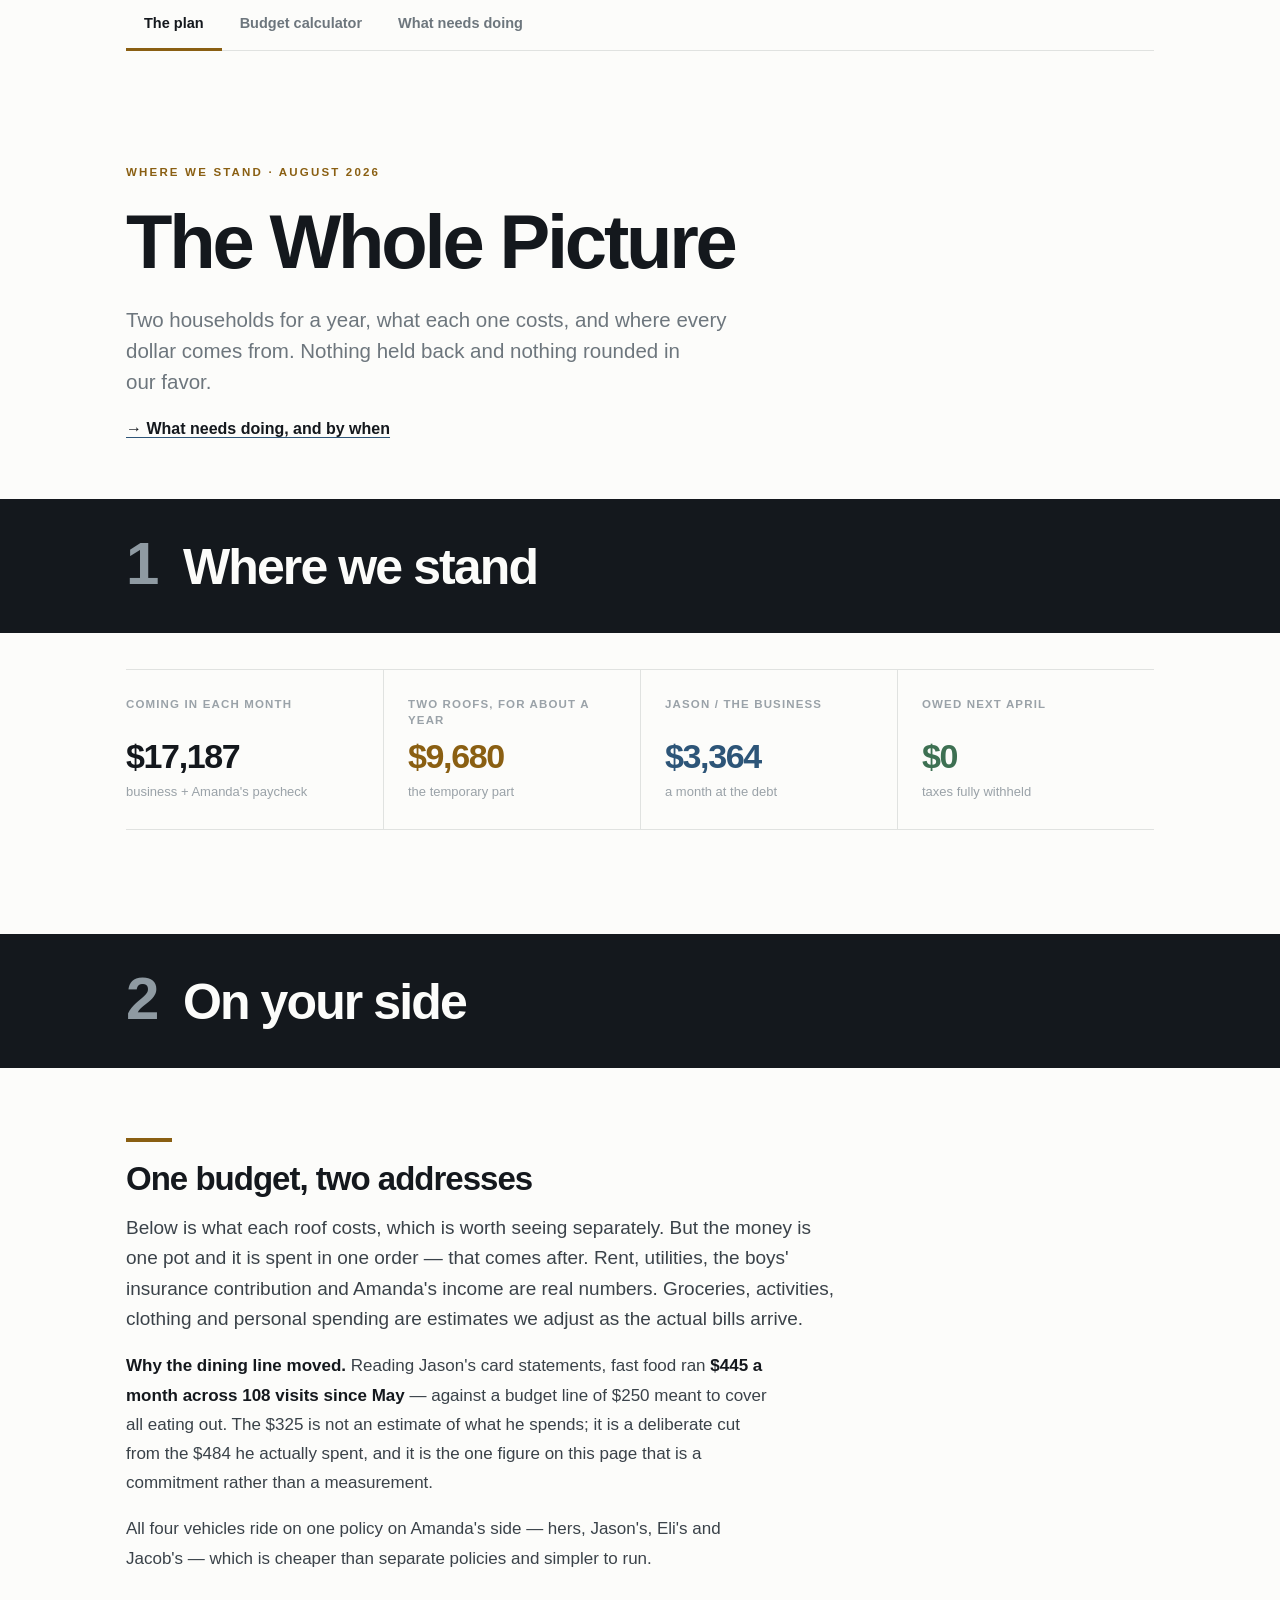
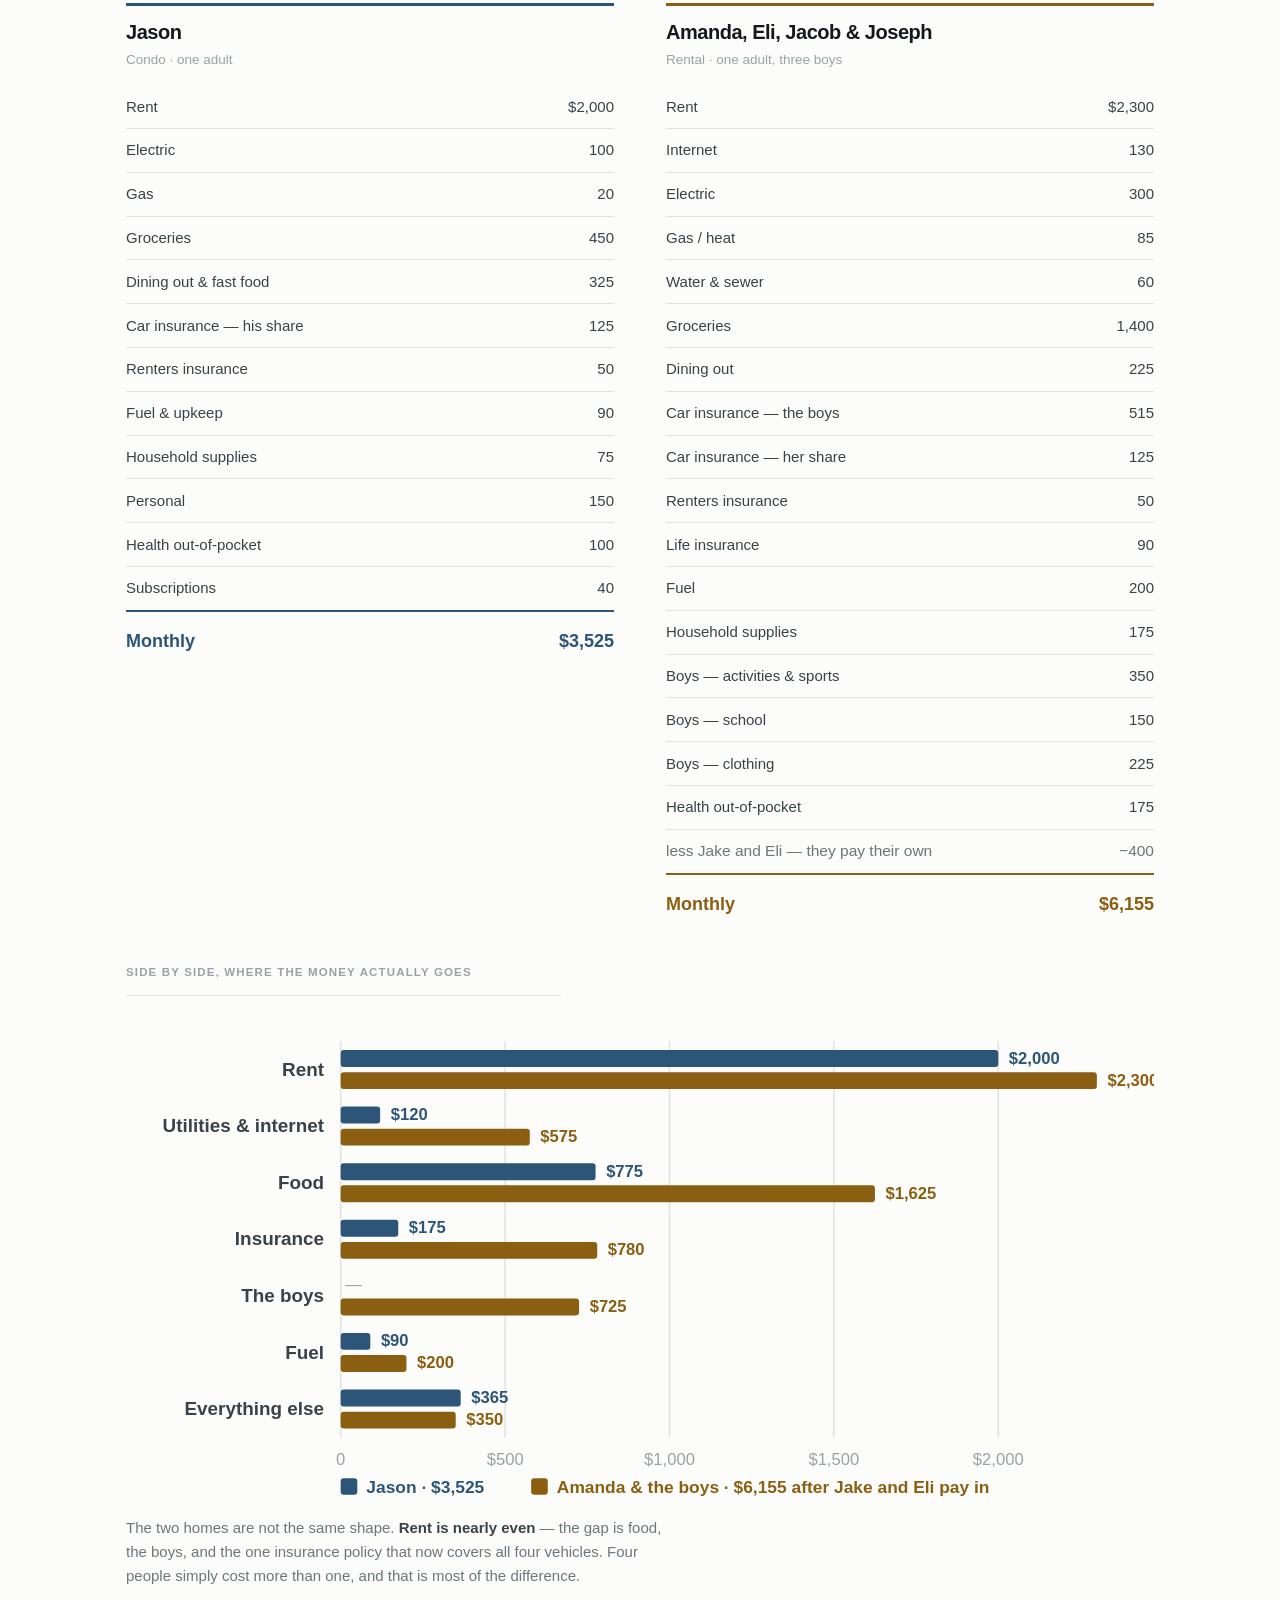
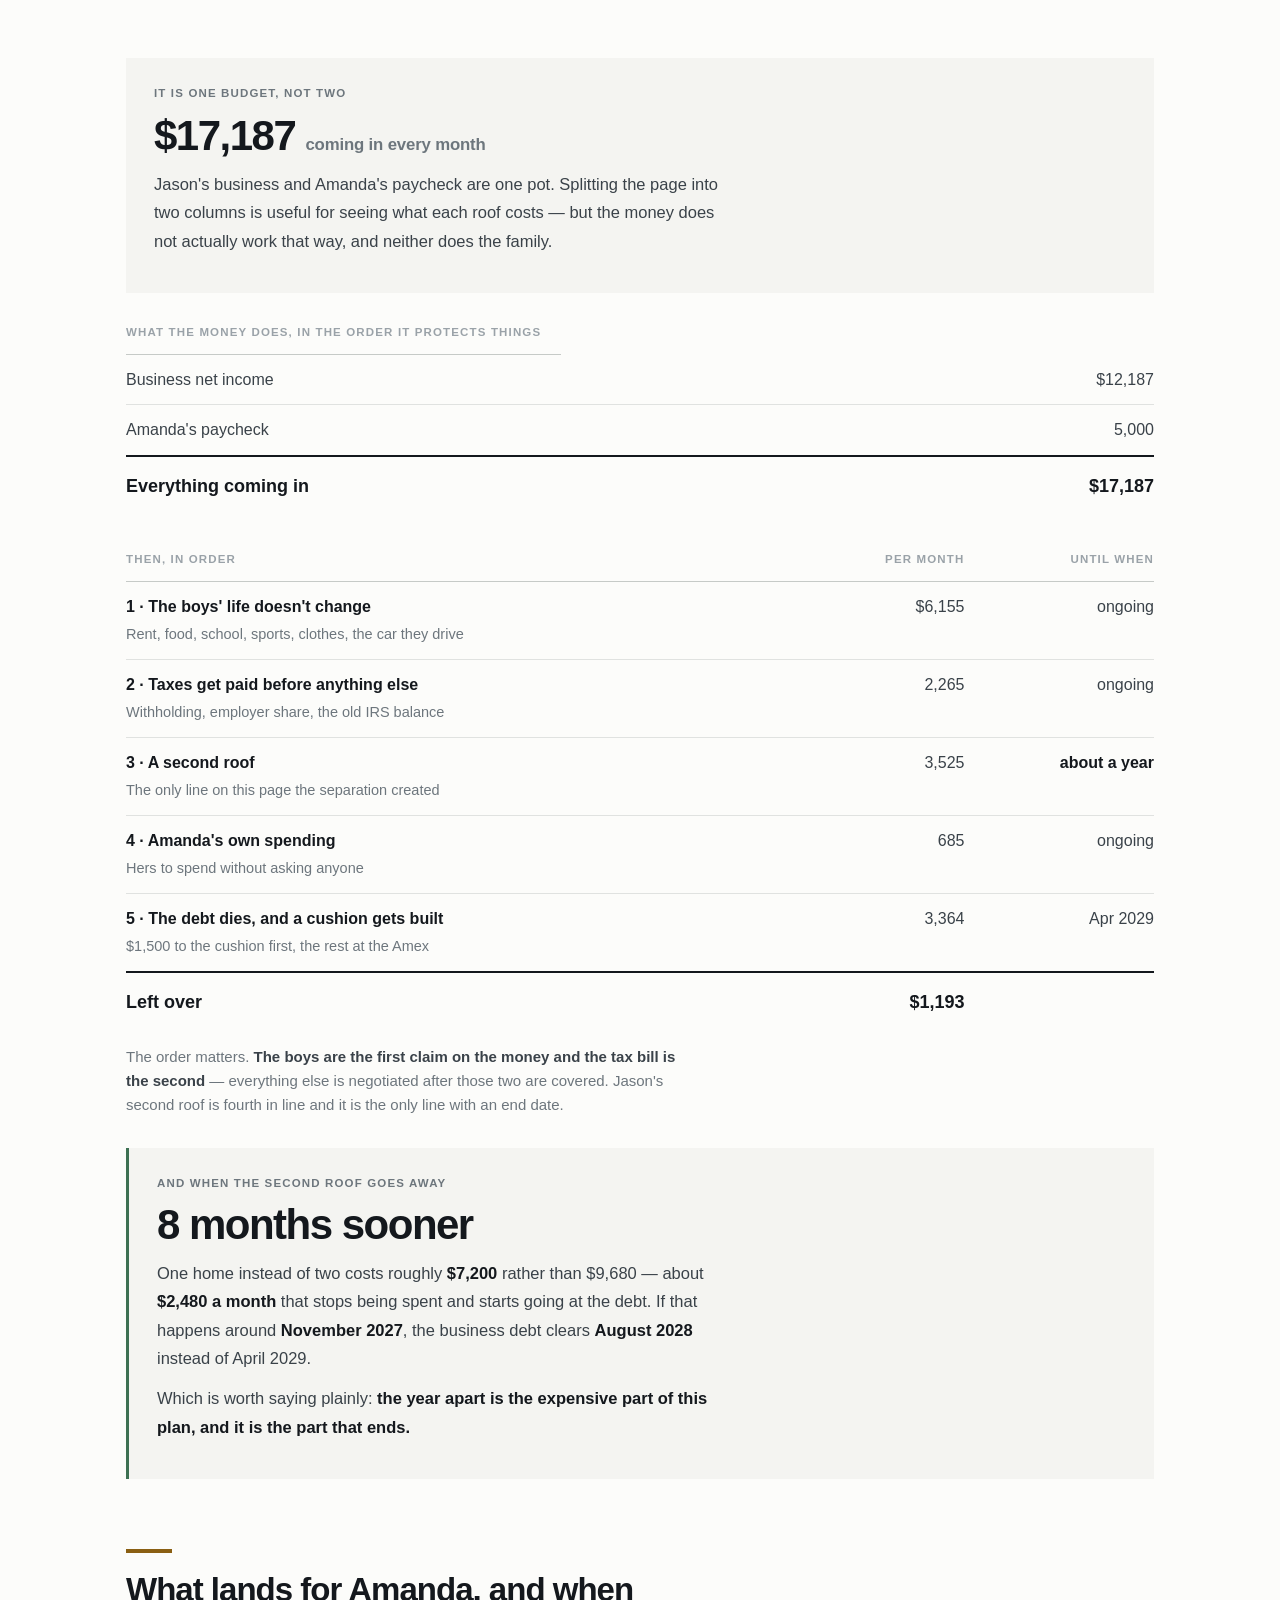
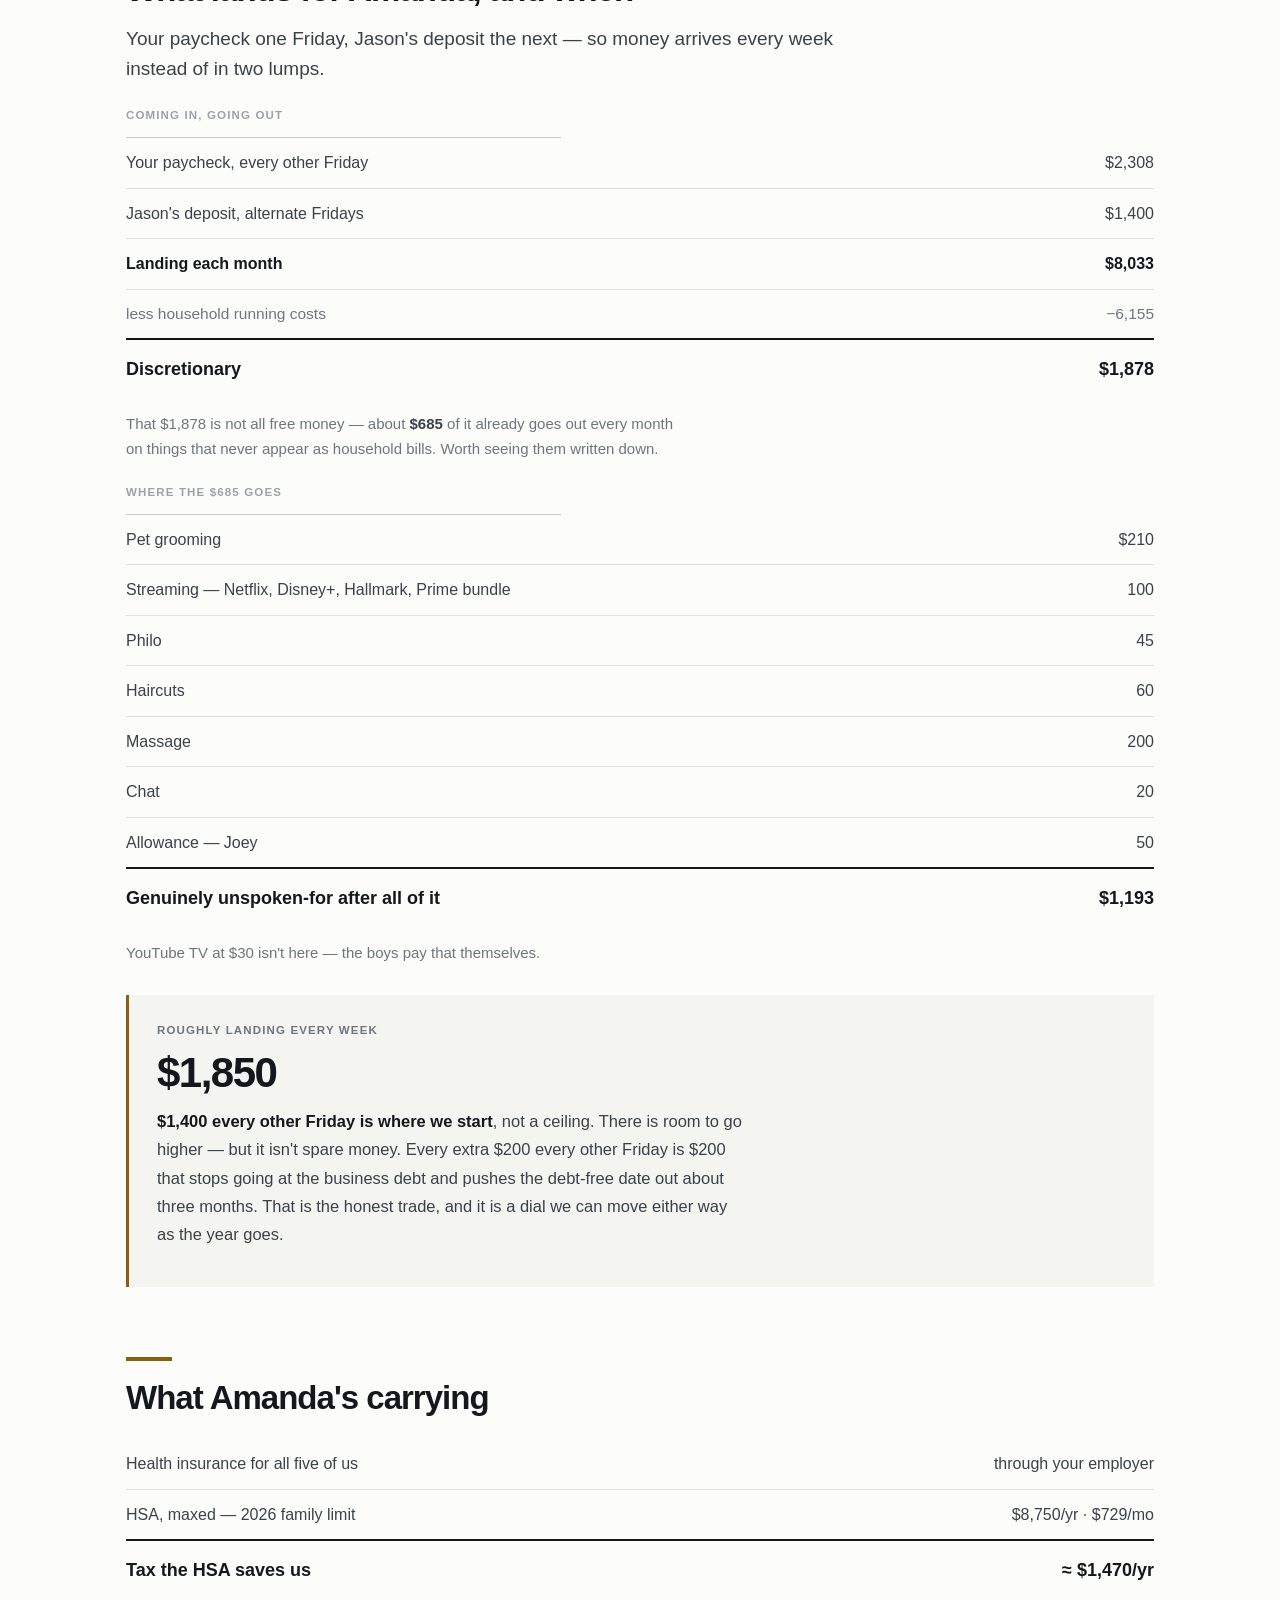
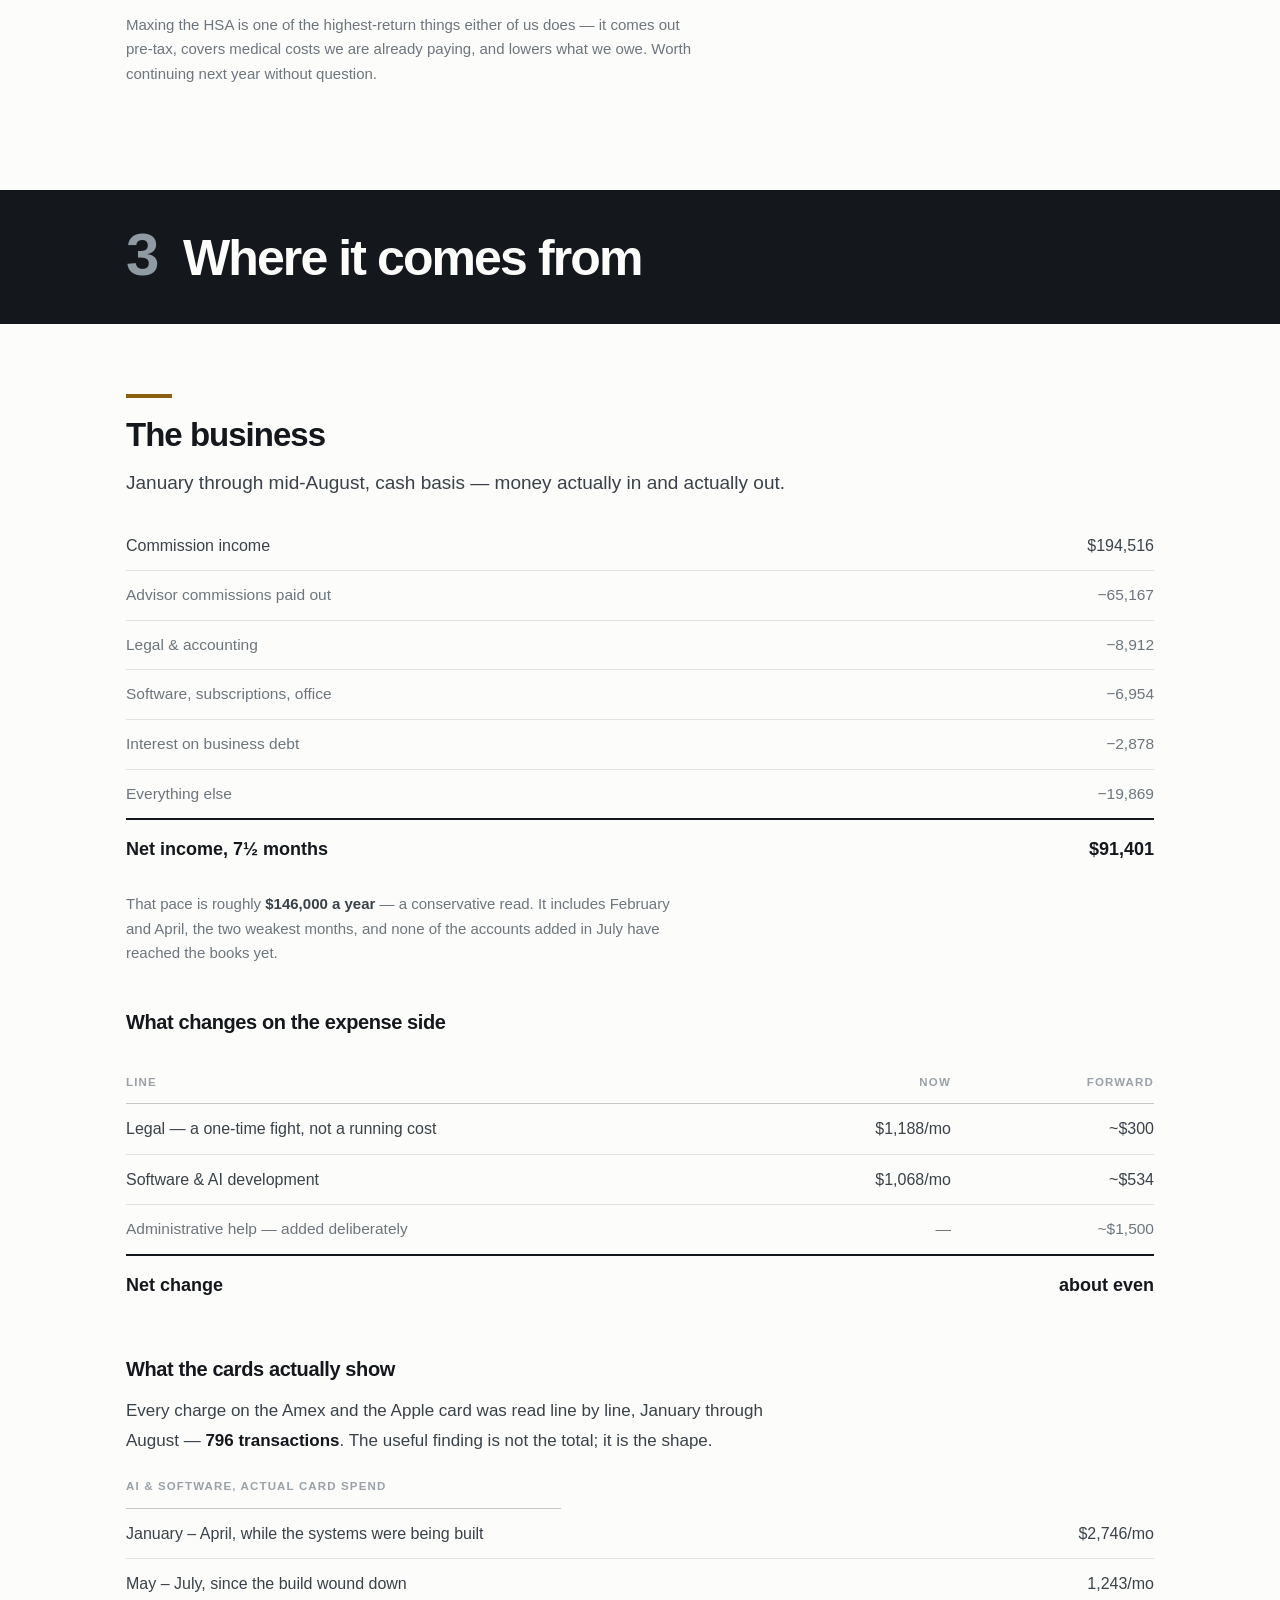
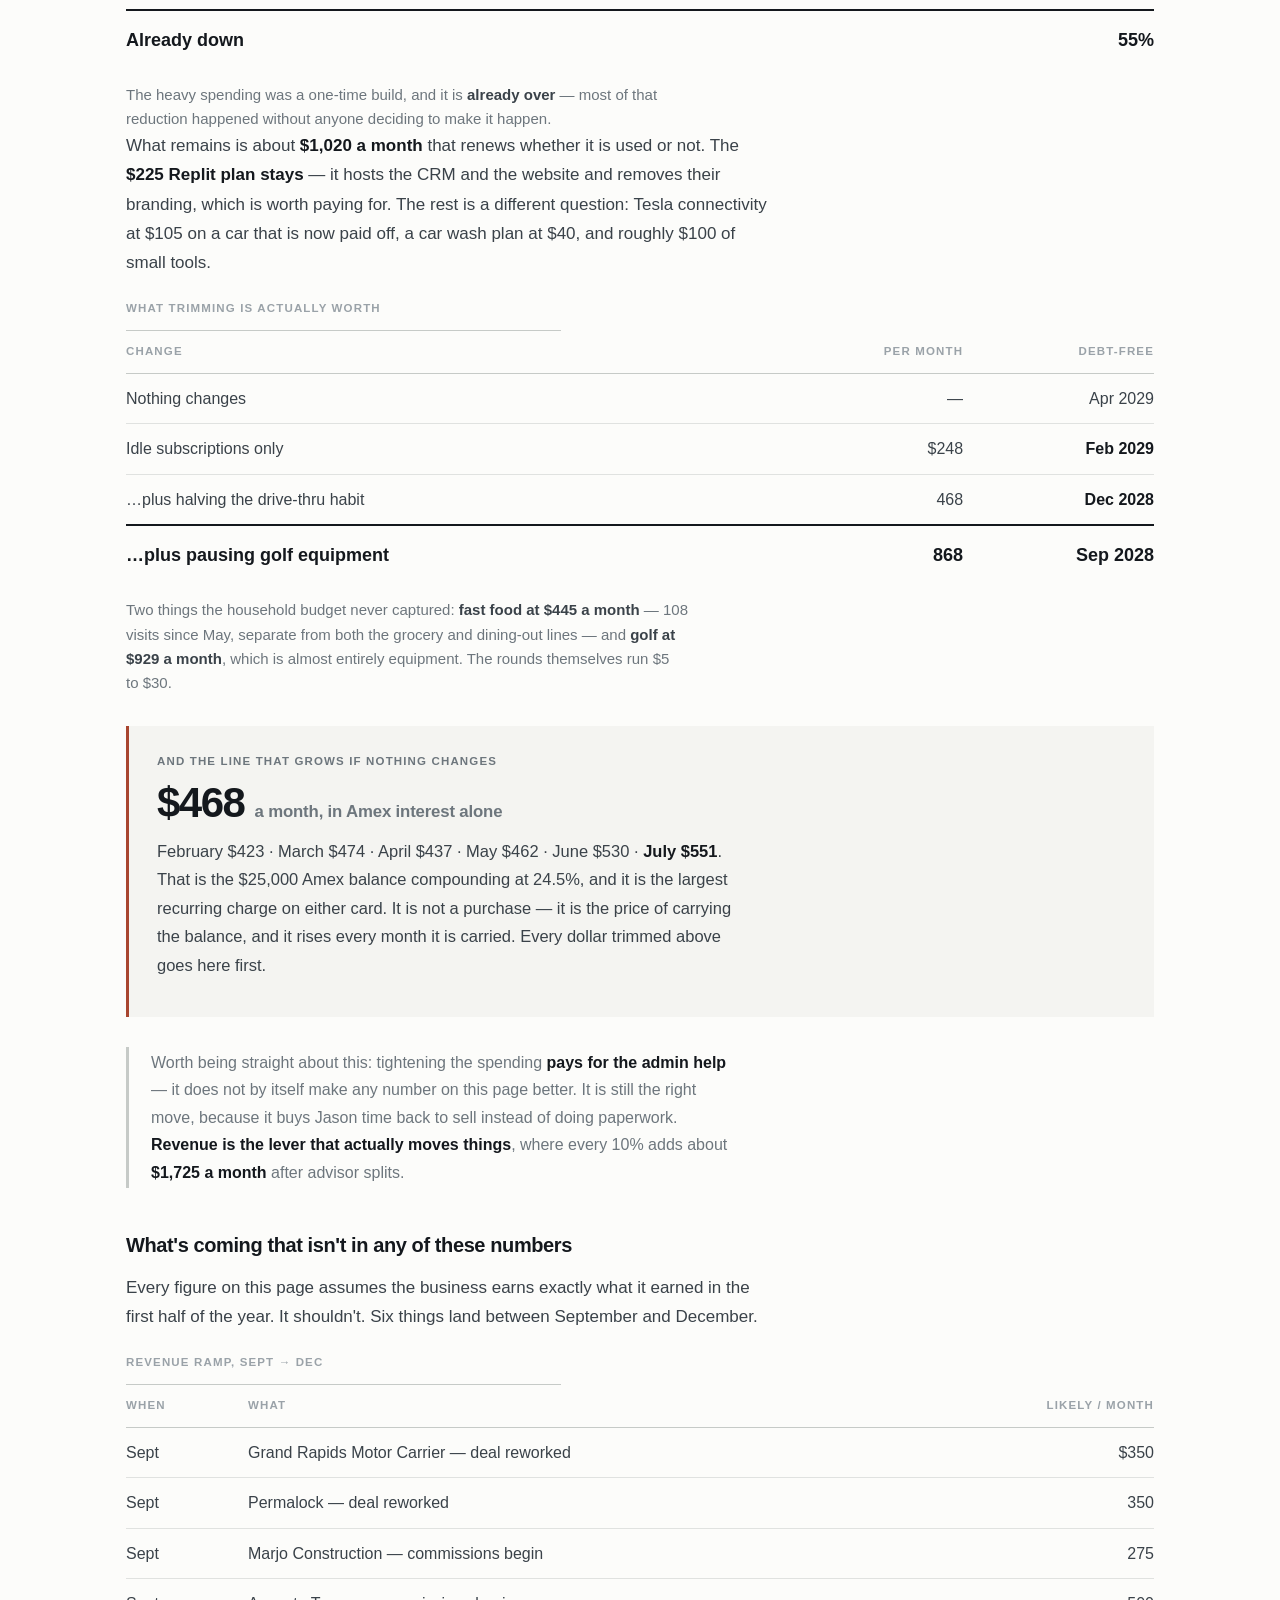
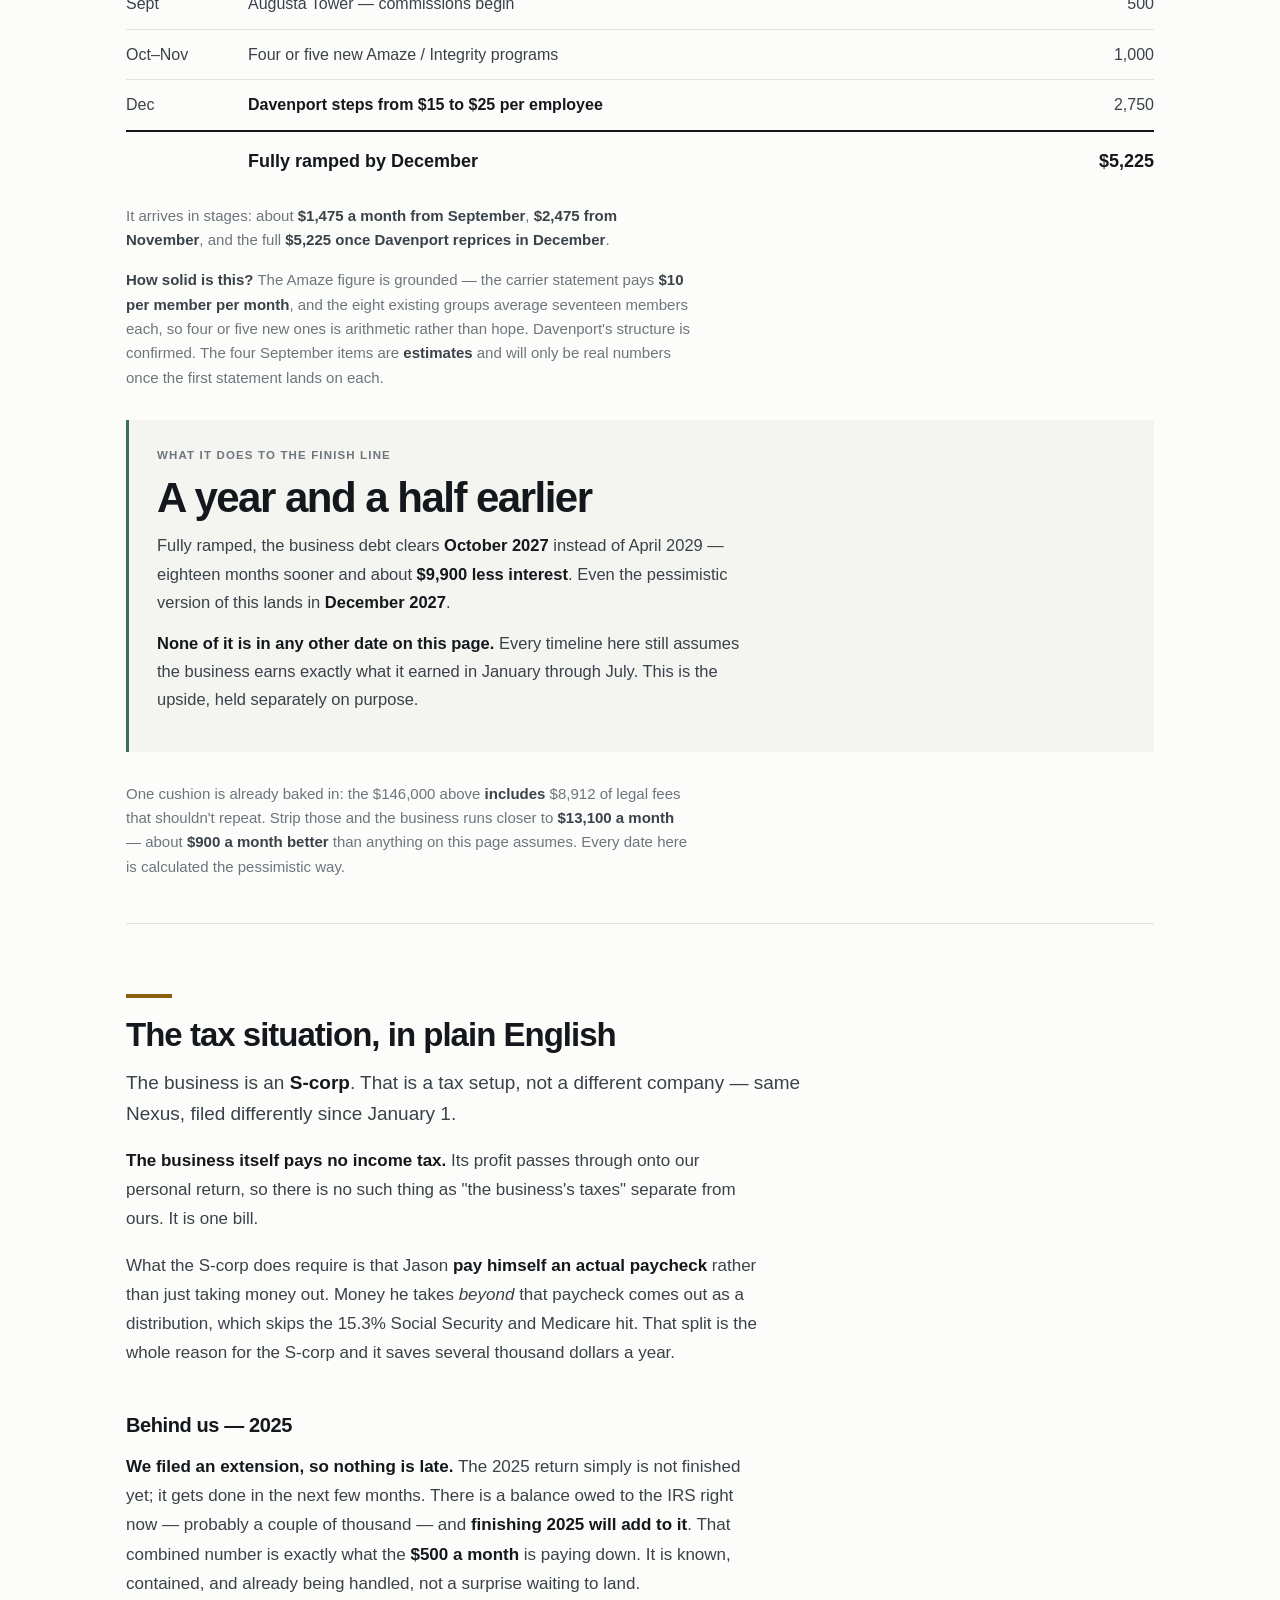
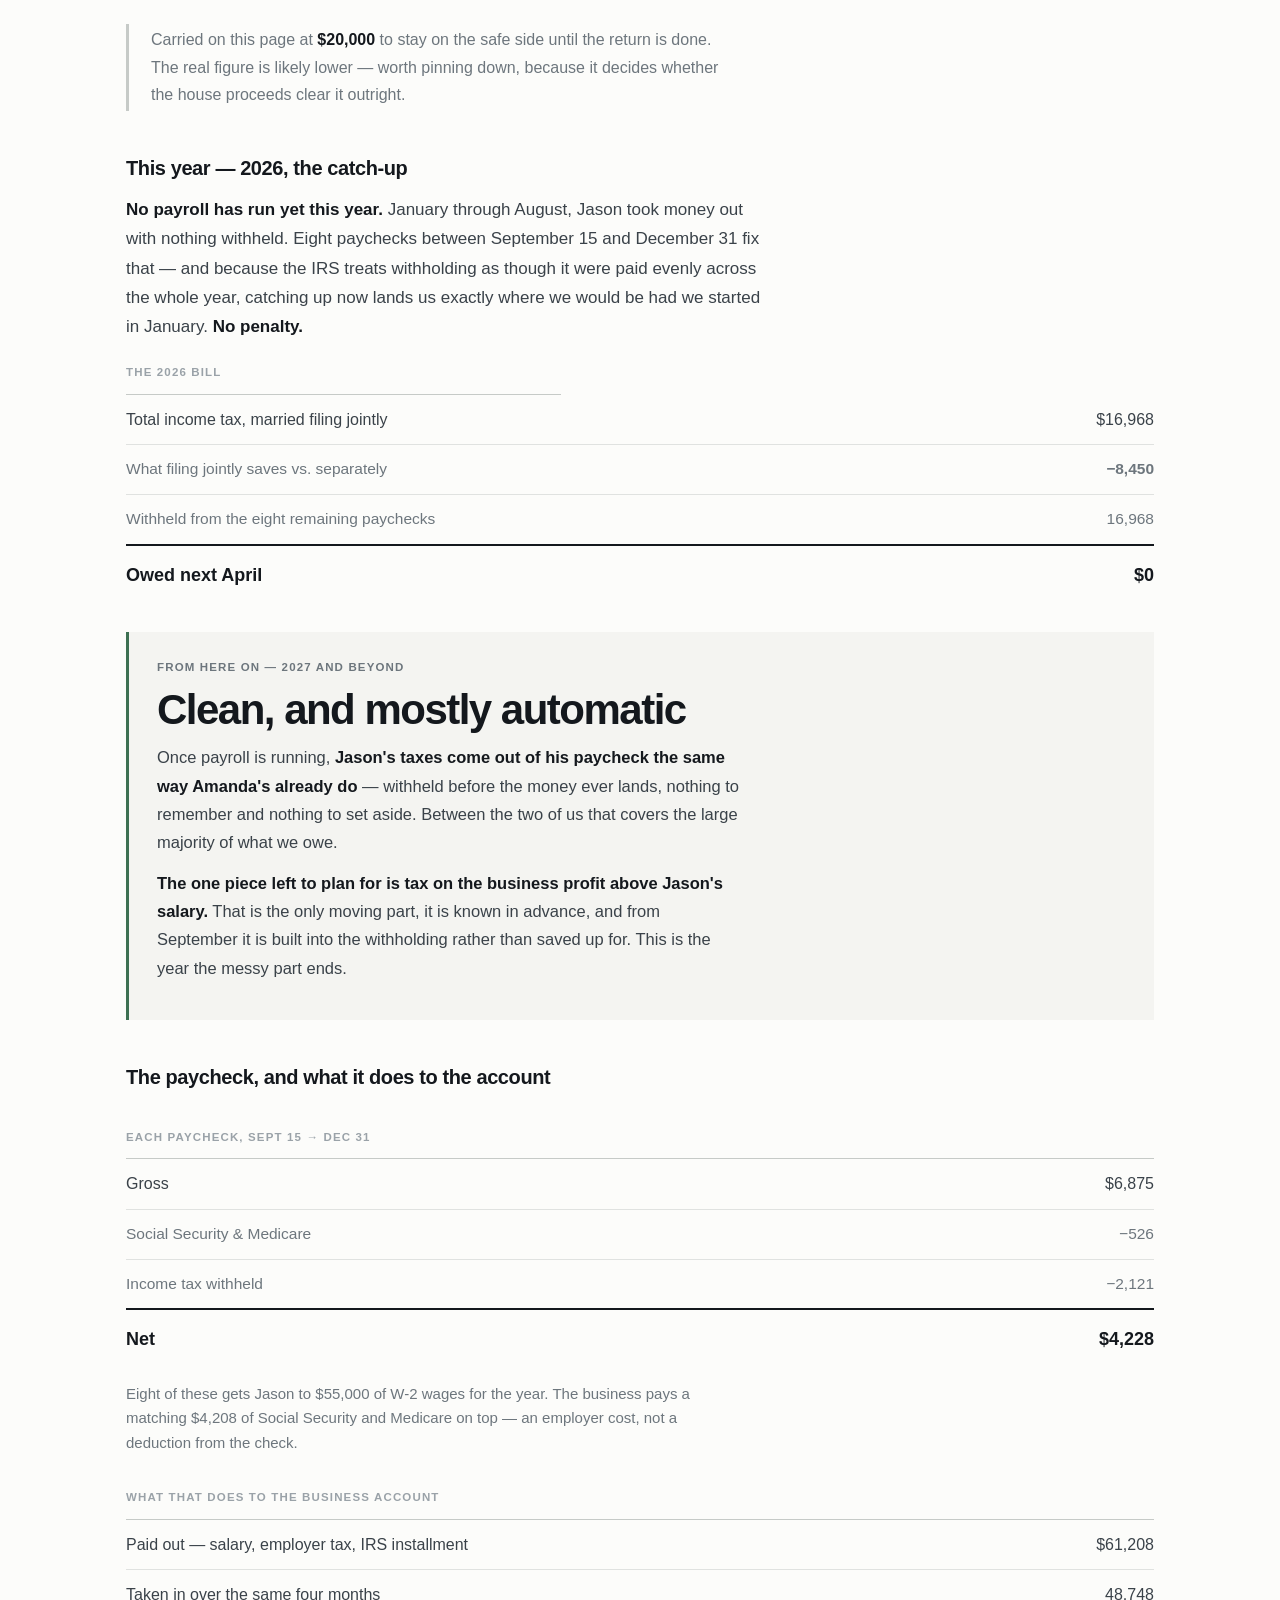
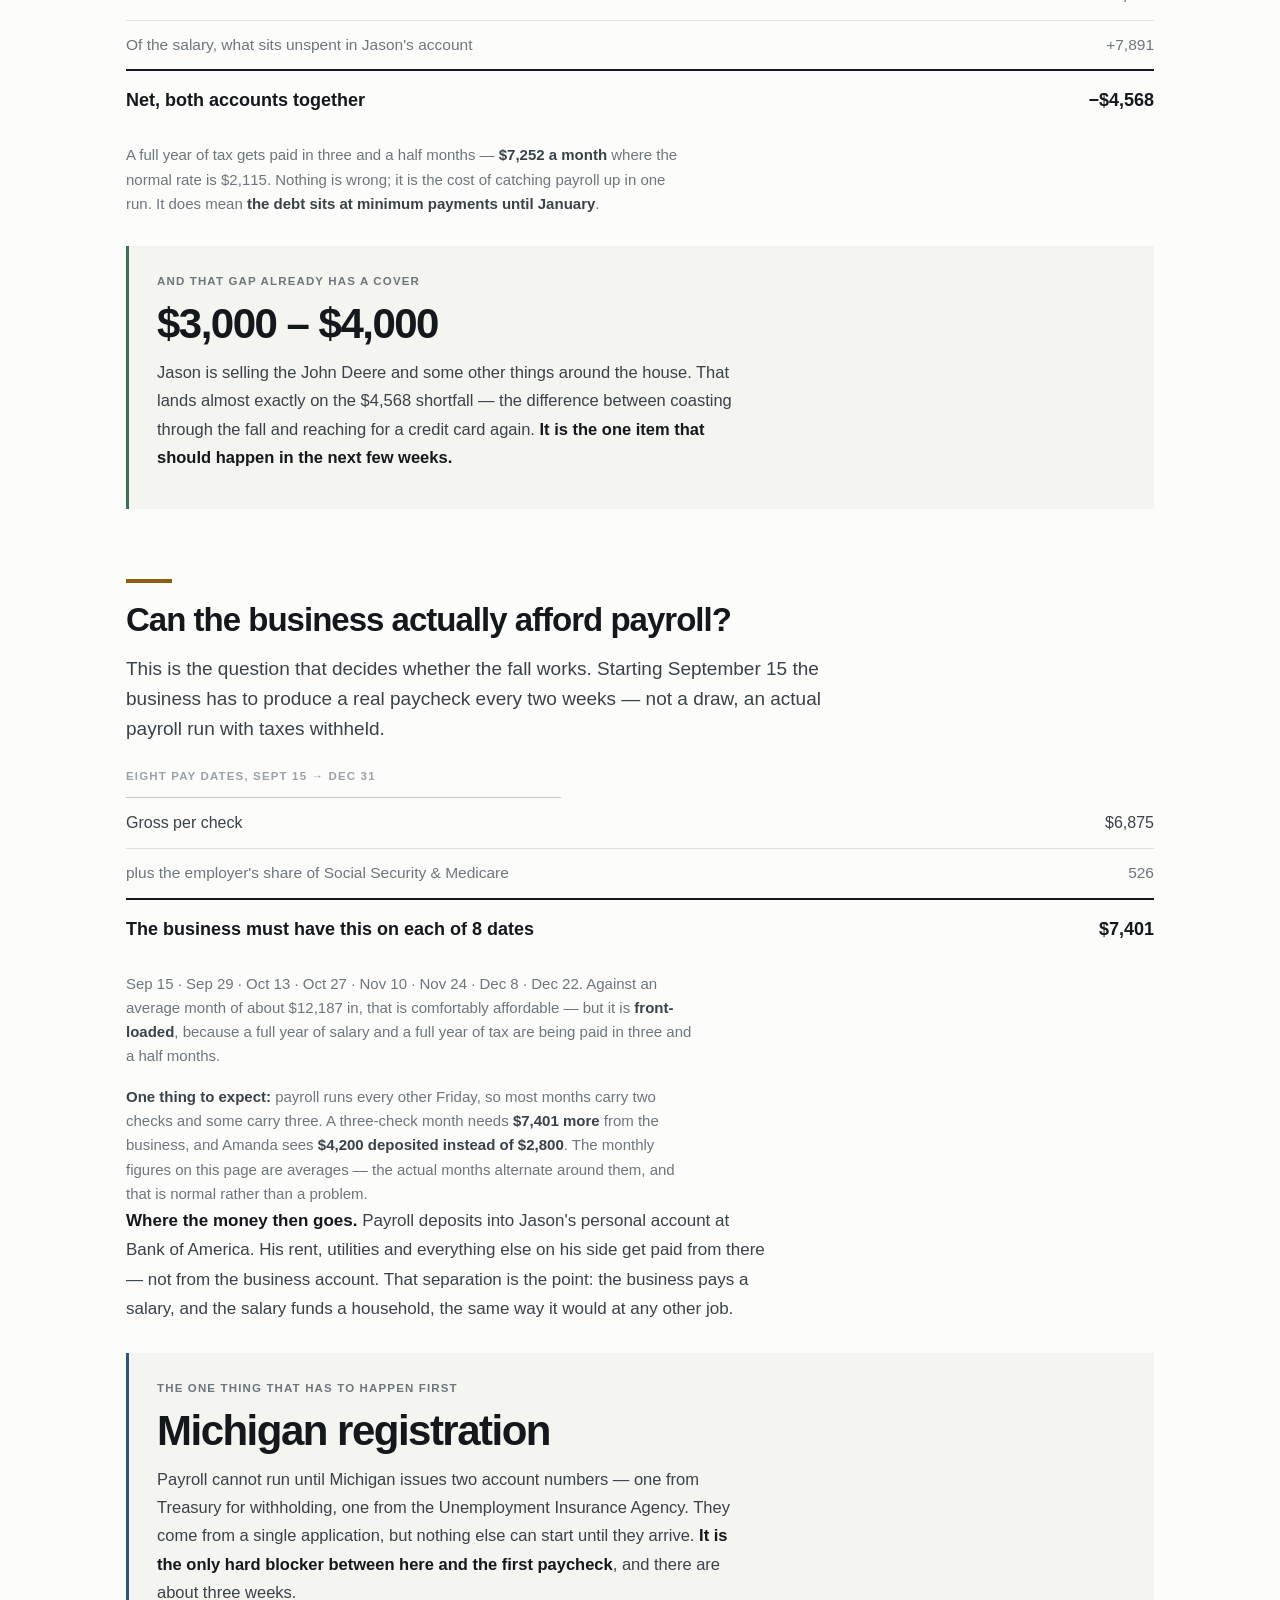
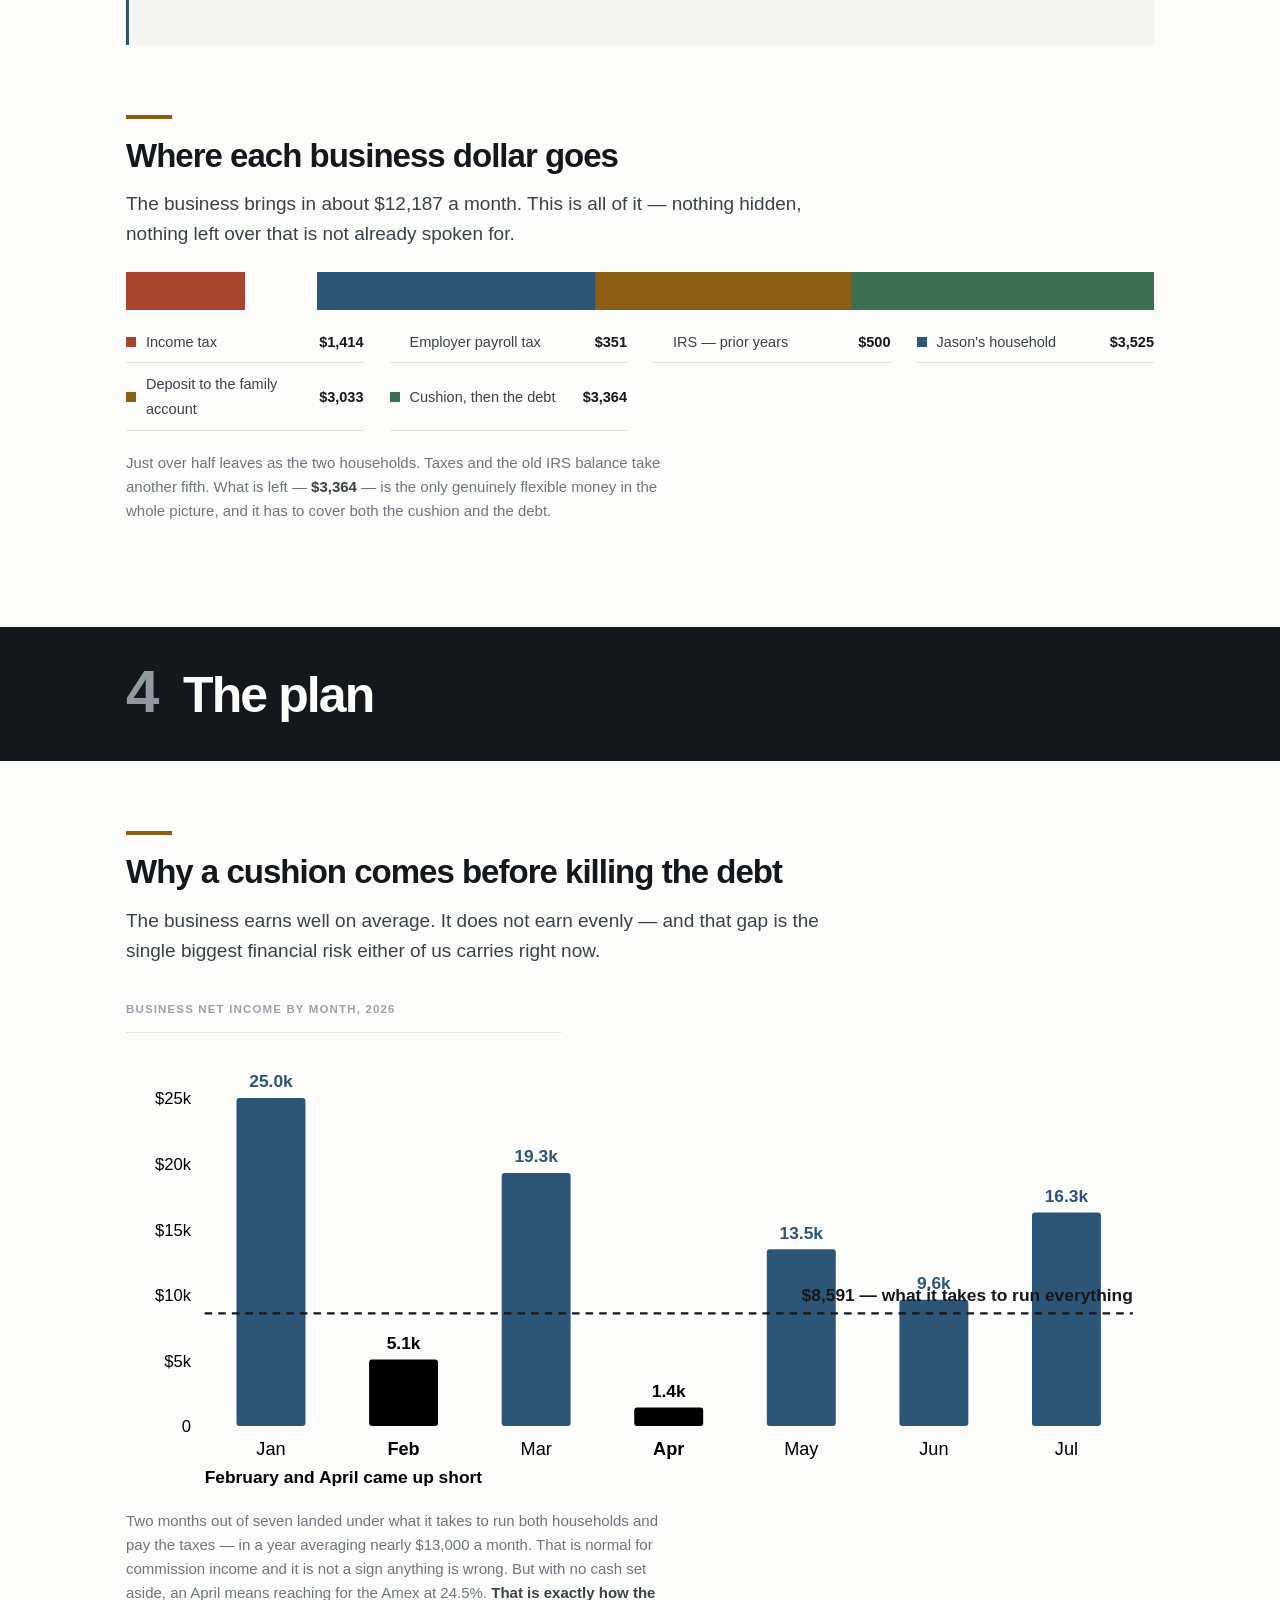
==== index.html @ 6b035476 "Add shared nav so all three pages reach each other" ====
<!doctype html>
<html lang="en">
<head>
<meta charset="utf-8">
<meta name="viewport" content="width=device-width,initial-scale=1">
<meta name="robots" content="noindex,nofollow">
<meta http-equiv="Cache-Control" content="no-cache, must-revalidate">
<link rel="icon" href="data:image/svg+xml,<svg xmlns=%22http://www.w3.org/2000/svg%22 viewBox=%220 0 100 100%22><text y=%22.9em%22 font-size=%2290%22>🏡</text></svg>">
<title>The Whole Picture</title>
<style>
:root{
  --paper:#fcfcfa; --ink:#14181d; --body:#3a4249; --soft:#6d767d; --faint:#9aa2a8;
  --rule:#e0e2e0; --rule-mid:#c6cac7; --wash:#f4f4f1;
  --jason:#2d5578; --amanda:#8a5f12; --good:#3d7052; --clay:#a8452f;
  --jason-w:#eaeff4; --amanda-w:#f8f2e4;
  --band-bg:#14181d; --band-fg:#fcfcfa; --band-dim:#8f9aa2;
  --seg-ptax:var(--seg-ptax); --seg-irs:var(--seg-irs);
}
@media(prefers-color-scheme:dark){:root:not([data-theme="light"]){
  --paper:#0f1214; --ink:#eef0f1; --body:#c4cacd; --soft:#8d959a; --faint:#69716f;
  --rule:#262b2e; --rule-mid:#3a4145; --wash:#171b1d;
  --jason:#82b3dc; --amanda:#dcaf58; --good:#7cb693; --clay:#dd8a74;
  --jason-w:#16232e; --amanda-w:#241f14;
  --band-bg:#1c2429; --band-fg:#eef0f1; --band-dim:#8d959a;
  --seg-ptax:#d99b7e; --seg-irs:#a2937c;
}}
:root[data-theme="dark"]{
  --paper:#0f1214; --ink:#eef0f1; --body:#c4cacd; --soft:#8d959a; --faint:#69716f;
  --rule:#262b2e; --rule-mid:#3a4145; --wash:#171b1d;
  --jason:#82b3dc; --amanda:#dcaf58; --good:#7cb693; --clay:#dd8a74;
  --jason-w:#16232e; --amanda-w:#241f14;
  --band-bg:#1c2429; --band-fg:#eef0f1; --band-dim:#8d959a;
  --seg-ptax:#d99b7e; --seg-irs:#a2937c;
}
*{box-sizing:border-box}
html{-webkit-text-size-adjust:100%}
body{margin:0;overflow-x:hidden;background:var(--paper);color:var(--body);
  font-family:-apple-system,BlinkMacSystemFont,"Segoe UI Variable Text","Segoe UI",Roboto,"Helvetica Neue",Arial,sans-serif;
  font-size:17px;line-height:1.72;-webkit-font-smoothing:antialiased;text-rendering:optimizeLegibility}
.num{font-variant-numeric:tabular-nums;font-feature-settings:"tnum" 1}

/* ---- editorial grid: narrow measure, wide breakouts ---- */
.page{max-width:1080px;margin:0 auto;padding:0 26px}
.wide{width:100%}
h2,h3,p,.lede,.dateline,.tl,.aside,.foot-note,figcaption,caption{max-width:68ch}
.lede{max-width:54ch}
.mark{max-width:none}
.mark p{max-width:64ch}
section>table{max-width:none}

/* ---- masthead ---- */
.mast{padding:78px 0 0}
.dateline{font-size:11.5px;letter-spacing:.19em;text-transform:uppercase;color:var(--amanda);font-weight:700;margin:0 0 22px}
h1{font-size:clamp(44px,8vw,76px);line-height:.98;margin:0;font-weight:800;letter-spacing:-.042em;color:var(--ink);text-wrap:balance}
.lede{font-size:20.5px;line-height:1.5;color:var(--soft);margin:26px 0 0;font-weight:400;text-wrap:pretty}
.mast .hr{height:3px;background:var(--ink);margin:44px 0 0}

/* ---- chapter openers ---- */
.chap{width:100vw;margin:104px 0 0 calc(50% - 50vw);padding:38px 0 40px;background:var(--band-bg);border-top:none}
.chap-in{max-width:1080px;margin:0 auto;padding:0 26px;display:flex;align-items:baseline;gap:26px}
.chap .n{font-size:clamp(40px,6vw,60px);font-weight:800;letter-spacing:-.04em;line-height:.9;
  color:var(--band-dim);white-space:nowrap;flex:none;font-variant-numeric:tabular-nums}
.chap .t{font-size:clamp(32px,5.4vw,50px);font-weight:800;letter-spacing:-.038em;line-height:1.02;
  color:var(--band-fg);margin:0;text-wrap:balance}
@media(max-width:620px){.chap{padding:28px 0 30px}.chap-in{gap:16px}}

/* ---- sections ---- */
section{margin:70px 0 0}
h2{font-size:clamp(26px,3.5vw,33px);font-weight:750;letter-spacing:-.03em;line-height:1.16;
  color:var(--ink);margin:0 0 14px;text-wrap:balance}
section>h2:first-child::before{content:"";display:block;width:46px;height:4px;
  background:var(--amanda);margin:0 0 18px}
h3{font-size:20px;font-weight:750;letter-spacing:-.02em;color:var(--ink);margin:40px 0 10px}
p{margin:0 0 17px;text-wrap:pretty}
p:last-child{margin-bottom:0}
b,strong{color:var(--ink);font-weight:650}
a{color:var(--jason);text-underline-offset:3px}
.stand{font-size:19px;line-height:1.6;color:var(--body)}

/* ---- rules & asides ---- */
.hr-thin{height:1px;background:var(--rule);margin:44px 0}
.aside{border-left:3px solid var(--rule-mid);padding:2px 0 2px 22px;margin:26px 0;font-size:16px;color:var(--soft)}
.aside b{color:var(--ink)}
.mark{background:var(--wash);padding:26px 28px;margin:30px 0}
.mark.j{border-left:3px solid var(--jason)} .mark.a{border-left:3px solid var(--amanda)}
.mark.g{border-left:3px solid var(--good)} .mark.c{border-left:3px solid var(--clay)}
.mark .lbl{font-size:11.5px;letter-spacing:.1em;text-transform:uppercase;color:var(--soft);font-weight:700;margin:0 0 10px}
.mark .big{font-size:clamp(30px,4.4vw,42px);font-weight:800;letter-spacing:-.036em;line-height:1.04;color:var(--ink);margin:0 0 12px}
.mark .big small{font-size:.4em;font-weight:650;letter-spacing:-.01em;color:var(--soft)}
.mark p{font-size:16.5px;margin-bottom:12px}

/* ---- the standings row ---- */
.stand-grid{display:grid;grid-template-columns:repeat(4,1fr);gap:0;border-top:1px solid var(--rule);margin:36px 0 0}
@media(max-width:720px){.stand-grid{grid-template-columns:1fr 1fr}}
.st{padding:26px 24px 26px 0;border-bottom:1px solid var(--rule)}
.st+.st{border-left:1px solid var(--rule);padding-left:24px}
@media(max-width:720px){.st:nth-child(3){border-left:none;padding-left:0}}
.st .l{font-size:11.5px;letter-spacing:.1em;text-transform:uppercase;color:var(--faint);font-weight:700;line-height:1.4;margin-bottom:11px;min-height:2.8em}
.st .v{font-size:34px;font-weight:800;letter-spacing:-.04em;line-height:1;color:var(--ink)}
.st .v.j{color:var(--jason)} .st .v.a{color:var(--amanda)} .st .v.g{color:var(--good)}
.st .s{font-size:13px;color:var(--faint);margin-top:8px}

/* ---- tables: rules, no boxes ---- */
table{width:100%;border-collapse:collapse;margin:22px 0 0}
caption{text-align:left;font-size:11.5px;letter-spacing:.1em;text-transform:uppercase;color:var(--faint);
  font-weight:700;padding-bottom:11px;border-bottom:1px solid var(--rule-mid)}
td,th{padding:11px 0;text-align:left;font-size:16px;border-bottom:1px solid var(--rule);vertical-align:baseline}
th{font-size:11.5px;letter-spacing:.1em;text-transform:uppercase;color:var(--faint);font-weight:700;
  border-bottom:1px solid var(--rule-mid);padding-bottom:11px}
td.r,th.r{text-align:right}
tr.sub td{color:var(--soft);font-size:15.5px}
tr.tot td{border-bottom:none;border-top:2px solid var(--ink);font-weight:750;font-size:18px;padding-top:14px;color:var(--ink)}
.neg{color:var(--clay);font-weight:700}
.pos{color:var(--good);font-weight:700}
.foot-note{font-size:15px;line-height:1.62;color:var(--soft);margin:16px 0 0}
.foot-note b{color:var(--body)}

/* ---- two households ---- */
.homes{display:grid;grid-template-columns:1fr 1fr;gap:0 52px;margin:30px 0 0}
@media(max-width:760px){.homes{grid-template-columns:1fr;gap:44px}}
.home .hd{border-top:3px solid var(--rule);padding-top:14px}
.home.j .hd{border-top-color:var(--jason)} .home.a .hd{border-top-color:var(--amanda)}
.home .who{font-size:20px;font-weight:750;letter-spacing:-.024em;color:var(--ink);line-height:1.25}
.home .where{font-size:13.5px;color:var(--faint);margin-top:3px}
.home table{margin-top:14px}
.home td{font-size:15px;padding:8.5px 0}
.home.j tr.tot td{border-top-color:var(--jason);color:var(--jason)}
.home.a tr.tot td{border-top-color:var(--amanda);color:var(--amanda)}

/* ---- charts ---- */
figure{margin:34px 0 0}
figcaption{font-size:11.5px;letter-spacing:.1em;text-transform:uppercase;color:var(--faint);font-weight:700;
  padding-bottom:12px;margin-bottom:6px;border-bottom:1px solid var(--rule)}
figure .cap{font-size:15px;color:var(--soft);margin-top:16px;line-height:1.6;max-width:66ch}
figure .cap b{color:var(--body)}
.bars{display:flex;height:38px;margin:22px 0 0;overflow:hidden}
.bars span{display:block;height:100%}
.key{display:grid;grid-template-columns:repeat(auto-fit,minmax(200px,1fr));gap:9px 26px;margin-top:20px}
.key div{display:flex;align-items:center;gap:10px;font-size:14.5px;color:var(--body);
  padding-bottom:8px;border-bottom:1px solid var(--rule)}
.key i{width:10px;height:10px;flex:none}
.key b{margin-left:auto;font-variant-numeric:tabular-nums;color:var(--ink);font-weight:700}

/* ---- lists ---- */
.tl{list-style:none;padding:0;margin:26px 0 0}
.tl li{display:flex;gap:24px;padding:15px 0;border-bottom:1px solid var(--rule);font-size:16px;line-height:1.6}
.tl .when{width:96px;flex:none;color:var(--jason);font-weight:750;font-size:12.5px;letter-spacing:.06em;
  text-transform:uppercase;padding-top:3px}
.tl.next .when{color:var(--amanda)}
@media(max-width:560px){.tl li{flex-direction:column;gap:5px}.tl .when{width:auto}}

.colophon{margin:92px 0 0;padding:26px 0 90px;border-top:1px solid var(--rule-mid);font-size:14px;
  line-height:1.65;color:var(--faint)}
@media(prefers-reduced-motion:reduce){*{transition:none!important}}

.sitenav{display:flex;gap:0;flex-wrap:wrap;margin:0 0 34px;border-bottom:1px solid var(--rule)}
.sitenav a{display:inline-block;padding:11px 18px 12px;font-size:14.5px;font-weight:650;
  text-decoration:none;color:var(--soft);border-bottom:3px solid transparent;margin-bottom:-1px}
.sitenav a:hover{color:var(--ink)}
.sitenav a.on{color:var(--ink);border-bottom-color:var(--amanda)}
@media(max-width:520px){.sitenav a{padding:10px 13px;font-size:13.5px}}
</style>
</head>
<body>
<div class="page">
<nav class="sitenav"><a href="./index.html" class="on">The plan</a><a href="./budget.html">Budget calculator</a><a href="./todo.html">What needs doing</a></nav>
<header class="mast">
  <p class="dateline">Where we stand · August 2026</p>
  <h1>The Whole Picture</h1>
  <p class="lede">Two households for a year, what each one costs, and where every dollar comes from. Nothing held back and nothing rounded in our favor.</p>
  <p style="margin:18px 0 0;font-size:16px"><a href="./todo.html"><b>→ What needs doing, and by when</b></a></p>
</header>

<div class="chap" style="margin-top:56px"><div class="chap-in"><span class="n num">1</span><h2 class="t">Where we stand</h2></div></div>

<div class="wide">
  <div class="stand-grid">
    <div class="st"><div class="l">Coming in each month</div><div class="v num">$17,187</div><div class="s">business + Amanda's paycheck</div></div>
    <div class="st"><div class="l">Two roofs, for about a year</div><div class="v num a">$9,680</div><div class="s">the temporary part</div></div>
    <div class="st"><div class="l">Jason / the business</div><div class="v num j">$3,364</div><div class="s">a month at the debt</div></div>
    <div class="st"><div class="l">Owed next April</div><div class="v num g">$0</div><div class="s">taxes fully withheld</div></div>
  </div>
</div>

<div class="chap"><div class="chap-in"><span class="n num">2</span><h2 class="t">On your side</h2></div></div>

<section>
    <h2>One budget, two addresses</h2>
  <p class="stand">Below is what each roof costs, which is worth seeing separately. But the money is one pot and it is spent in one order — that comes after. Rent, utilities, the boys' insurance contribution and Amanda's income are real numbers. Groceries, activities, clothing and personal spending are estimates we adjust as the actual bills arrive.</p>
  <p><b>Why the dining line moved.</b> Reading Jason's card statements, fast food ran <b>$445 a month across 108 visits since May</b> — against a budget line of $250 meant to cover all eating out. The $325 is not an estimate of what he spends; it is a deliberate cut from the $484 he actually spent, and it is the one figure on this page that is a commitment rather than a measurement.</p>
  <p>All four vehicles ride on one policy on Amanda's side — hers, Jason's, Eli's and Jacob's — which is cheaper than separate policies and simpler to run.</p>
</section>

<div class="wide">
  <div class="homes">
    <div class="home j">
      <div class="hd"><div class="who">Jason</div><div class="where">Condo · one adult</div></div>
      <table>
        <tr><td>Rent</td><td class="r num">$2,000</td></tr>
        <tr><td>Electric</td><td class="r num">100</td></tr>
        <tr><td>Gas</td><td class="r num">20</td></tr>
        <tr><td>Groceries</td><td class="r num">450</td></tr>
        <tr><td>Dining out &amp; fast food</td><td class="r num">325</td></tr>
        <tr><td>Car insurance — his share</td><td class="r num">125</td></tr>
        <tr><td>Renters insurance</td><td class="r num">50</td></tr>
        <tr><td>Fuel &amp; upkeep</td><td class="r num">90</td></tr>
        <tr><td>Household supplies</td><td class="r num">75</td></tr>
        <tr><td>Personal</td><td class="r num">150</td></tr>
        <tr><td>Health out-of-pocket</td><td class="r num">100</td></tr>
        <tr><td>Subscriptions</td><td class="r num">40</td></tr>
        <tr class="tot"><td>Monthly</td><td class="r num">$3,525</td></tr>
      </table>
    </div>
    <div class="home a">
      <div class="hd"><div class="who">Amanda, Eli, Jacob &amp; Joseph</div><div class="where">Rental · one adult, three boys</div></div>
      <table>
        <tr><td>Rent</td><td class="r num">$2,300</td></tr>
        <tr><td>Internet</td><td class="r num">130</td></tr>
        <tr><td>Electric</td><td class="r num">300</td></tr>
        <tr><td>Gas / heat</td><td class="r num">85</td></tr>
        <tr><td>Water &amp; sewer</td><td class="r num">60</td></tr>
        <tr><td>Groceries</td><td class="r num">1,400</td></tr>
        <tr><td>Dining out</td><td class="r num">225</td></tr>
        <tr><td>Car insurance — the boys</td><td class="r num">515</td></tr>
        <tr><td>Car insurance — her share</td><td class="r num">125</td></tr>
        <tr><td>Renters insurance</td><td class="r num">50</td></tr>
        <tr><td>Life insurance</td><td class="r num">90</td></tr>
        <tr><td>Fuel</td><td class="r num">200</td></tr>
        <tr><td>Household supplies</td><td class="r num">175</td></tr>
        <tr><td>Boys — activities &amp; sports</td><td class="r num">350</td></tr>
        <tr><td>Boys — school</td><td class="r num">150</td></tr>
        <tr><td>Boys — clothing</td><td class="r num">225</td></tr>
        <tr><td>Health out-of-pocket</td><td class="r num">175</td></tr>
        <tr class="sub"><td>less Jake and Eli — they pay their own</td><td class="r num">−400</td></tr>
        <tr class="tot"><td>Monthly</td><td class="r num">$6,155</td></tr>
      </table>
    </div>
  </div>
  <figure>
    <figcaption>Side by side, where the money actually goes</figcaption>
    <svg viewBox="0 0 680 330" role="img" aria-label="What each household spends by category" style="width:100%;height:auto;display:block">
<line x1="142.0" y1="26" x2="142.0" y2="288.0" stroke="var(--rule)" stroke-width="1"/>
<text x="142.0" y="306" text-anchor="middle" font-size="11" fill="var(--faint)">0</text>
<line x1="250.8" y1="26" x2="250.8" y2="288.0" stroke="var(--rule)" stroke-width="1"/>
<text x="250.8" y="306" text-anchor="middle" font-size="11" fill="var(--faint)">$500</text>
<line x1="359.5" y1="26" x2="359.5" y2="288.0" stroke="var(--rule)" stroke-width="1"/>
<text x="359.5" y="306" text-anchor="middle" font-size="11" fill="var(--faint)">$1,000</text>
<line x1="468.2" y1="26" x2="468.2" y2="288.0" stroke="var(--rule)" stroke-width="1"/>
<text x="468.2" y="306" text-anchor="middle" font-size="11" fill="var(--faint)">$1,500</text>
<line x1="577.0" y1="26" x2="577.0" y2="288.0" stroke="var(--rule)" stroke-width="1"/>
<text x="577.0" y="306" text-anchor="middle" font-size="11" fill="var(--faint)">$2,000</text>
<text x="131" y="48.7" text-anchor="end" font-size="12.5" font-weight="600" fill="var(--body)">Rent</text>
<rect x="142" y="31.8" width="435.0" height="11.2" fill="var(--jason)" rx="2"/>
<text x="584.0" y="40.7" font-size="11" font-weight="700" fill="var(--jason)">$2,000</text>
<rect x="142" y="46.4" width="500.2" height="11.2" fill="var(--amanda)" rx="2"/>
<text x="649.2" y="55.3" font-size="11" font-weight="700" fill="var(--amanda)">$2,300</text>
<text x="131" y="86.1" text-anchor="end" font-size="12.5" font-weight="600" fill="var(--body)">Utilities & internet</text>
<rect x="142" y="69.2" width="26.1" height="11.2" fill="var(--jason)" rx="2"/>
<text x="175.1" y="78.1" font-size="11" font-weight="700" fill="var(--jason)">$120</text>
<rect x="142" y="83.8" width="125.1" height="11.2" fill="var(--amanda)" rx="2"/>
<text x="274.1" y="92.7" font-size="11" font-weight="700" fill="var(--amanda)">$575</text>
<text x="131" y="123.6" text-anchor="end" font-size="12.5" font-weight="600" fill="var(--body)">Food</text>
<rect x="142" y="106.7" width="168.6" height="11.2" fill="var(--jason)" rx="2"/>
<text x="317.6" y="115.5" font-size="11" font-weight="700" fill="var(--jason)">$775</text>
<rect x="142" y="121.3" width="353.4" height="11.2" fill="var(--amanda)" rx="2"/>
<text x="502.4" y="130.1" font-size="11" font-weight="700" fill="var(--amanda)">$1,625</text>
<text x="131" y="161.0" text-anchor="end" font-size="12.5" font-weight="600" fill="var(--body)">Insurance</text>
<rect x="142" y="144.1" width="38.1" height="11.2" fill="var(--jason)" rx="2"/>
<text x="187.1" y="153.0" font-size="11" font-weight="700" fill="var(--jason)">$175</text>
<rect x="142" y="158.7" width="169.7" height="11.2" fill="var(--amanda)" rx="2"/>
<text x="318.6" y="167.6" font-size="11" font-weight="700" fill="var(--amanda)">$780</text>
<text x="131" y="198.4" text-anchor="end" font-size="12.5" font-weight="600" fill="var(--body)">The boys</text>
<text x="145" y="190.4" font-size="11" fill="var(--faint)">—</text>
<rect x="142" y="196.1" width="157.7" height="11.2" fill="var(--amanda)" rx="2"/>
<text x="306.7" y="205.0" font-size="11" font-weight="700" fill="var(--amanda)">$725</text>
<text x="131" y="235.9" text-anchor="end" font-size="12.5" font-weight="600" fill="var(--body)">Fuel</text>
<rect x="142" y="218.9" width="19.6" height="11.2" fill="var(--jason)" rx="2"/>
<text x="168.6" y="227.8" font-size="11" font-weight="700" fill="var(--jason)">$90</text>
<rect x="142" y="233.5" width="43.5" height="11.2" fill="var(--amanda)" rx="2"/>
<text x="192.5" y="242.4" font-size="11" font-weight="700" fill="var(--amanda)">$200</text>
<text x="131" y="273.3" text-anchor="end" font-size="12.5" font-weight="600" fill="var(--body)">Everything else</text>
<rect x="142" y="256.4" width="79.4" height="11.2" fill="var(--jason)" rx="2"/>
<text x="228.4" y="265.2" font-size="11" font-weight="700" fill="var(--jason)">$365</text>
<rect x="142" y="271.0" width="76.1" height="11.2" fill="var(--amanda)" rx="2"/>
<text x="225.1" y="279.8" font-size="11" font-weight="700" fill="var(--amanda)">$350</text>
<rect x="142" y="315" width="11" height="11" fill="var(--jason)" rx="2"/>
<text x="159" y="324.5" font-size="11.5" font-weight="600" fill="var(--jason)">Jason · $3,525</text>
<rect x="268" y="315" width="11" height="11" fill="var(--amanda)" rx="2"/>
<text x="285" y="324.5" font-size="11.5" font-weight="600" fill="var(--amanda)">Amanda &amp; the boys · $6,155 after Jake and Eli pay in</text>
</svg>
    <p class="cap">The two homes are not the same shape. <b>Rent is nearly even</b> — the gap is food, the boys, and the one insurance policy that now covers all four vehicles. Four people simply cost more than one, and that is most of the difference.</p>
  </figure>
</div>

<section>
  <div class="mark">
    <p class="lbl">It is one budget, not two</p>
    <p class="big num">$17,187 <small>coming in every month</small></p>
    <p>Jason's business and Amanda's paycheck are one pot. Splitting the page into two columns is useful for seeing what each roof costs — but the money does not actually work that way, and neither does the family.</p>
  </div>
  <table>
    <caption>What the money does, in the order it protects things</caption>
    <tr><td>Business net income</td><td class="r num">$12,187</td></tr>
    <tr><td>Amanda's paycheck</td><td class="r num">5,000</td></tr>
    <tr class="tot"><td>Everything coming in</td><td class="r num">$17,187</td></tr>
  </table>
  <table style="margin-top:26px">
    <tr><th>Then, in order</th><th class="r">Per month</th><th class="r">Until when</th></tr>
    <tr><td><b>1 · The boys' life doesn't change</b><br><span style="color:var(--soft);font-size:14.5px">Rent, food, school, sports, clothes, the car they drive</span></td><td class="r num">$6,155</td><td class="r">ongoing</td></tr>
    <tr><td><b>2 · Taxes get paid before anything else</b><br><span style="color:var(--soft);font-size:14.5px">Withholding, employer share, the old IRS balance</span></td><td class="r num">2,265</td><td class="r">ongoing</td></tr>
    <tr><td><b>3 · A second roof</b><br><span style="color:var(--soft);font-size:14.5px">The only line on this page the separation created</span></td><td class="r num">3,525</td><td class="r"><b>about a year</b></td></tr>
    <tr><td><b>4 · Amanda's own spending</b><br><span style="color:var(--soft);font-size:14.5px">Hers to spend without asking anyone</span></td><td class="r num">685</td><td class="r">ongoing</td></tr>
    <tr><td><b>5 · The debt dies, and a cushion gets built</b><br><span style="color:var(--soft);font-size:14.5px">$1,500 to the cushion first, the rest at the Amex</span></td><td class="r num">3,364</td><td class="r">Apr 2029</td></tr>
    <tr class="tot"><td>Left over</td><td class="r num pos">$1,193</td><td class="r"></td></tr>
  </table>
  <p class="foot-note">The order matters. <b>The boys are the first claim on the money and the tax bill is the second</b> — everything else is negotiated after those two are covered. Jason's second roof is fourth in line and it is the only line with an end date.</p>
  <div class="mark g">
    <p class="lbl">And when the second roof goes away</p>
    <p class="big num">8 months sooner</p>
    <p>One home instead of two costs roughly <b>$7,200</b> rather than $9,680 — about <b>$2,480 a month</b> that stops being spent and starts going at the debt. If that happens around <b>November 2027</b>, the business debt clears <b>August 2028</b> instead of April 2029.</p>
    <p>Which is worth saying plainly: <b>the year apart is the expensive part of this plan, and it is the part that ends.</b></p>
  </div>
</section>

<section>
  <h2>What lands for Amanda, and when</h2>
  <p class="stand">Your paycheck one Friday, Jason's deposit the next — so money arrives every week instead of in two lumps.</p>
  <table>
    <caption>Coming in, going out</caption>
    <tr><td>Your paycheck, every other Friday</td><td class="r num">$2,308</td></tr>
    <tr><td>Jason's deposit, alternate Fridays</td><td class="r num">$1,400</td></tr>
    <tr><td><b>Landing each month</b></td><td class="r num"><b>$8,033</b></td></tr>
    <tr class="sub"><td>less household running costs</td><td class="r num">−6,155</td></tr>
    <tr class="tot"><td>Discretionary</td><td class="r num pos">$1,878</td></tr>
  </table>
  <p class="foot-note">That $1,878 is not all free money — about <b>$685</b> of it already goes out every month on things that never appear as household bills. Worth seeing them written down.</p>
  <table>
    <caption>Where the $685 goes</caption>
    <tr><td>Pet grooming</td><td class="r num">$210</td></tr>
    <tr><td>Streaming — Netflix, Disney+, Hallmark, Prime bundle</td><td class="r num">100</td></tr>
    <tr><td>Philo</td><td class="r num">45</td></tr>
    <tr><td>Haircuts</td><td class="r num">60</td></tr>
    <tr><td>Massage</td><td class="r num">200</td></tr>
    <tr><td>Chat</td><td class="r num">20</td></tr>
    <tr><td>Allowance — Joey</td><td class="r num">50</td></tr>
    <tr class="tot"><td>Genuinely unspoken-for after all of it</td><td class="r num pos">$1,193</td></tr>
  </table>
  <p class="foot-note">YouTube TV at $30 isn't here — the boys pay that themselves.</p>
  <div class="mark a">
    <p class="lbl">Roughly landing every week</p>
    <p class="big num">$1,850</p>
    <p><b>$1,400 every other Friday is where we start</b>, not a ceiling. There is room to go higher — but it isn't spare money. Every extra $200 every other Friday is $200 that stops going at the business debt and pushes the debt-free date out about three months. That is the honest trade, and it is a dial we can move either way as the year goes.</p>
  </div>
</section>

<section>
  <h2>What Amanda's carrying</h2>
  <table>
    <tr><td>Health insurance for all five of us</td><td class="r">through your employer</td></tr>
    <tr><td>HSA, maxed — 2026 family limit</td><td class="r num">$8,750/yr · $729/mo</td></tr>
    <tr class="tot"><td>Tax the HSA saves us</td><td class="r num pos">≈ $1,470/yr</td></tr>
  </table>
  <p class="foot-note">Maxing the HSA is one of the highest-return things either of us does — it comes out pre-tax, covers medical costs we are already paying, and lowers what we owe. Worth continuing next year without question.</p>
</section>
<div class="chap"><div class="chap-in"><span class="n num">3</span><h2 class="t">Where it comes from</h2></div></div>

<section>
    <h2>The business</h2>
  <p class="stand">January through mid-August, cash basis — money actually in and actually out.</p>
  <table>
    <tr><td>Commission income</td><td class="r num">$194,516</td></tr>
    <tr class="sub"><td>Advisor commissions paid out</td><td class="r num">−65,167</td></tr>
    <tr class="sub"><td>Legal &amp; accounting</td><td class="r num">−8,912</td></tr>
    <tr class="sub"><td>Software, subscriptions, office</td><td class="r num">−6,954</td></tr>
    <tr class="sub"><td>Interest on business debt</td><td class="r num">−2,878</td></tr>
    <tr class="sub"><td>Everything else</td><td class="r num">−19,869</td></tr>
    <tr class="tot"><td>Net income, 7½ months</td><td class="r num">$91,401</td></tr>
  </table>
  <p class="foot-note">That pace is roughly <b>$146,000 a year</b> — a conservative read. It includes February and April, the two weakest months, and none of the accounts added in July have reached the books yet.</p>

  <h3>What changes on the expense side</h3>
  <table>
    <tr><th>Line</th><th class="r">Now</th><th class="r">Forward</th></tr>
    <tr><td>Legal — a one-time fight, not a running cost</td><td class="r num">$1,188/mo</td><td class="r num">~$300</td></tr>
    <tr><td>Software &amp; AI development</td><td class="r num">$1,068/mo</td><td class="r num">~$534</td></tr>
    <tr class="sub"><td>Administrative help — added deliberately</td><td class="r">—</td><td class="r num">~$1,500</td></tr>
    <tr class="tot"><td>Net change</td><td class="r"></td><td class="r">about even</td></tr>
  </table>
  <h3>What the cards actually show</h3>
  <p>Every charge on the Amex and the Apple card was read line by line, January through August — <b>796 transactions</b>. The useful finding is not the total; it is the shape.</p>
  <table>
    <caption>AI &amp; software, actual card spend</caption>
    <tr><td>January – April, while the systems were being built</td><td class="r num">$2,746/mo</td></tr>
    <tr><td>May – July, since the build wound down</td><td class="r num">1,243/mo</td></tr>
    <tr class="tot"><td>Already down</td><td class="r num pos">55%</td></tr>
  </table>
  <p class="foot-note">The heavy spending was a one-time build, and it is <b>already over</b> — most of that reduction happened without anyone deciding to make it happen.</p>
  <p>What remains is about <b>$1,020 a month</b> that renews whether it is used or not. The <b>$225 Replit plan stays</b> — it hosts the CRM and the website and removes their branding, which is worth paying for. The rest is a different question: Tesla connectivity at $105 on a car that is now paid off, a car wash plan at $40, and roughly $100 of small tools.</p>
  <table>
    <caption>What trimming is actually worth</caption>
    <tr><th>Change</th><th class="r">Per month</th><th class="r">Debt-free</th></tr>
    <tr><td>Nothing changes</td><td class="r">—</td><td class="r">Apr 2029</td></tr>
    <tr><td>Idle subscriptions only</td><td class="r num">$248</td><td class="r"><b>Feb 2029</b></td></tr>
    <tr><td>…plus halving the drive-thru habit</td><td class="r num">468</td><td class="r"><b>Dec 2028</b></td></tr>
    <tr class="tot"><td>…plus pausing golf equipment</td><td class="r num">868</td><td class="r">Sep 2028</td></tr>
  </table>
  <p class="foot-note">Two things the household budget never captured: <b>fast food at $445 a month</b> — 108 visits since May, separate from both the grocery and dining-out lines — and <b>golf at $929 a month</b>, which is almost entirely equipment. The rounds themselves run $5 to $30.</p>
  <div class="mark c">
    <p class="lbl">And the line that grows if nothing changes</p>
    <p class="big num">$468 <small>a month, in Amex interest alone</small></p>
    <p>February $423 · March $474 · April $437 · May $462 · June $530 · <b>July $551</b>. That is the $25,000 Amex balance compounding at 24.5%, and it is the largest recurring charge on either card. It is not a purchase — it is the price of carrying the balance, and it rises every month it is carried. Every dollar trimmed above goes here first.</p>
  </div>
  <div class="aside">Worth being straight about this: tightening the spending <b>pays for the admin help</b> — it does not by itself make any number on this page better. It is still the right move, because it buys Jason time back to sell instead of doing paperwork. <b>Revenue is the lever that actually moves things</b>, where every 10% adds about <b>$1,725 a month</b> after advisor splits.</div>
  <h3>What's coming that isn't in any of these numbers</h3>
  <p>Every figure on this page assumes the business earns exactly what it earned in the first half of the year. It shouldn't. Six things land between September and December.</p>
  <table>
    <caption>Revenue ramp, Sept → Dec</caption>
    <tr><th>When</th><th>What</th><th class="r">Likely / month</th></tr>
    <tr><td>Sept</td><td>Grand Rapids Motor Carrier — deal reworked</td><td class="r num">$350</td></tr>
    <tr><td>Sept</td><td>Permalock — deal reworked</td><td class="r num">350</td></tr>
    <tr><td>Sept</td><td>Marjo Construction — commissions begin</td><td class="r num">275</td></tr>
    <tr><td>Sept</td><td>Augusta Tower — commissions begin</td><td class="r num">500</td></tr>
    <tr><td>Oct–Nov</td><td>Four or five new Amaze / Integrity programs</td><td class="r num">1,000</td></tr>
    <tr><td>Dec</td><td><b>Davenport steps from $15 to $25 per employee</b></td><td class="r num">2,750</td></tr>
    <tr class="tot"><td></td><td>Fully ramped by December</td><td class="r num pos">$5,225</td></tr>
  </table>
  <p class="foot-note">It arrives in stages: about <b>$1,475 a month from September</b>, <b>$2,475 from November</b>, and the full <b>$5,225 once Davenport reprices in December</b>.</p>
  <p class="foot-note"><b>How solid is this?</b> The Amaze figure is grounded — the carrier statement pays <b>$10 per member per month</b>, and the eight existing groups average seventeen members each, so four or five new ones is arithmetic rather than hope. Davenport's structure is confirmed. The four September items are <b>estimates</b> and will only be real numbers once the first statement lands on each.</p>
  <div class="mark g">
    <p class="lbl">What it does to the finish line</p>
    <p class="big">A year and a half earlier</p>
    <p>Fully ramped, the business debt clears <b>October 2027</b> instead of April 2029 — eighteen months sooner and about <b>$9,900 less interest</b>. Even the pessimistic version of this lands in <b>December 2027</b>.</p>
    <p><b>None of it is in any other date on this page.</b> Every timeline here still assumes the business earns exactly what it earned in January through July. This is the upside, held separately on purpose.</p>
  </div>

  <p class="foot-note">One cushion is already baked in: the $146,000 above <b>includes</b> $8,912 of legal fees that shouldn't repeat. Strip those and the business runs closer to <b>$13,100 a month</b> — about <b>$900 a month better</b> than anything on this page assumes. Every date here is calculated the pessimistic way.</p>
</section>

<div class="hr-thin"></div>

<section>
    <h2>The tax situation, in plain English</h2>
  <p class="stand">The business is an <b>S-corp</b>. That is a tax setup, not a different company — same Nexus, filed differently since January 1.</p>
  <p><b>The business itself pays no income tax.</b> Its profit passes through onto our personal return, so there is no such thing as "the business's taxes" separate from ours. It is one bill.</p>
  <p>What the S-corp does require is that Jason <b>pay himself an actual paycheck</b> rather than just taking money out. Money he takes <i>beyond</i> that paycheck comes out as a distribution, which skips the 15.3% Social Security and Medicare hit. That split is the whole reason for the S-corp and it saves several thousand dollars a year.</p>

  <h3>Behind us — 2025</h3>
  <p><b>We filed an extension, so nothing is late.</b> The 2025 return simply is not finished yet; it gets done in the next few months. There is a balance owed to the IRS right now — probably a couple of thousand — and <b>finishing 2025 will add to it</b>. That combined number is exactly what the <b>$500 a month</b> is paying down. It is known, contained, and already being handled, not a surprise waiting to land.</p>
  <div class="aside">Carried on this page at <b>$20,000</b> to stay on the safe side until the return is done. The real figure is likely lower — worth pinning down, because it decides whether the house proceeds clear it outright.</div>

  <h3>This year — 2026, the catch-up</h3>
  <p><b>No payroll has run yet this year.</b> January through August, Jason took money out with nothing withheld. Eight paychecks between September 15 and December 31 fix that — and because the IRS treats withholding as though it were paid evenly across the whole year, catching up now lands us exactly where we would be had we started in January. <b>No penalty.</b></p>
  <table>
    <caption>The 2026 bill</caption>
    <tr><td>Total income tax, married filing jointly</td><td class="r num">$16,968</td></tr>
    <tr class="sub"><td>What filing jointly saves vs. separately</td><td class="r num pos">−8,450</td></tr>
    <tr class="sub"><td>Withheld from the eight remaining paychecks</td><td class="r num">16,968</td></tr>
    <tr class="tot"><td>Owed next April</td><td class="r num pos">$0</td></tr>
  </table>

  <div class="mark g">
    <p class="lbl">From here on — 2027 and beyond</p>
    <p class="big">Clean, and mostly automatic</p>
    <p>Once payroll is running, <b>Jason's taxes come out of his paycheck the same way Amanda's already do</b> — withheld before the money ever lands, nothing to remember and nothing to set aside. Between the two of us that covers the large majority of what we owe.</p>
    <p><b>The one piece left to plan for is tax on the business profit above Jason's salary.</b> That is the only moving part, it is known in advance, and from September it is built into the withholding rather than saved up for. This is the year the messy part ends.</p>
  </div>

  <h3>The paycheck, and what it does to the account</h3>
  <table>
    <tr><th>Each paycheck, Sept 15 → Dec 31</th><th class="r"></th></tr>
    <tr><td>Gross</td><td class="r num">$6,875</td></tr>
    <tr class="sub"><td>Social Security &amp; Medicare</td><td class="r num">−526</td></tr>
    <tr class="sub"><td>Income tax withheld</td><td class="r num">−2,121</td></tr>
    <tr class="tot"><td>Net</td><td class="r num">$4,228</td></tr>
  </table>
  <p class="foot-note">Eight of these gets Jason to $55,000 of W-2 wages for the year. The business pays a matching $4,208 of Social Security and Medicare on top — an employer cost, not a deduction from the check.</p>
  <table>
    <tr><th>What that does to the business account</th><th class="r"></th></tr>
    <tr><td>Paid out — salary, employer tax, IRS installment</td><td class="r num">$61,208</td></tr>
    <tr><td>Taken in over the same four months</td><td class="r num">48,748</td></tr>
    <tr class="sub"><td>Of the salary, what sits unspent in Jason's account</td><td class="r num">+7,891</td></tr>
    <tr class="tot"><td>Net, both accounts together</td><td class="r num neg">−$4,568</td></tr>
  </table>
  <p class="foot-note">A full year of tax gets paid in three and a half months — <b>$7,252 a month</b> where the normal rate is $2,115. Nothing is wrong; it is the cost of catching payroll up in one run. It does mean <b>the debt sits at minimum payments until January</b>.</p>
  <div class="mark g">
    <p class="lbl">And that gap already has a cover</p>
    <p class="big num">$3,000 – $4,000</p>
    <p>Jason is selling the John Deere and some other things around the house. That lands almost exactly on the $4,568 shortfall — the difference between coasting through the fall and reaching for a credit card again. <b>It is the one item that should happen in the next few weeks.</b></p>
  </div>
</section>

<section>
  <h2>Can the business actually afford payroll?</h2>
  <p class="stand">This is the question that decides whether the fall works. Starting September 15 the business has to produce a real paycheck every two weeks — not a draw, an actual payroll run with taxes withheld.</p>
  <table>
    <caption>Eight pay dates, Sept 15 → Dec 31</caption>
    <tr><td>Gross per check</td><td class="r num">$6,875</td></tr>
    <tr class="sub"><td>plus the employer's share of Social Security &amp; Medicare</td><td class="r num">526</td></tr>
    <tr class="tot"><td>The business must have this on each of 8 dates</td><td class="r num">$7,401</td></tr>
  </table>
  <p class="foot-note">Sep 15 · Sep 29 · Oct 13 · Oct 27 · Nov 10 · Nov 24 · Dec 8 · Dec 22. Against an average month of about $12,187 in, that is comfortably affordable — but it is <b>front-loaded</b>, because a full year of salary and a full year of tax are being paid in three and a half months.</p>
  <p class="foot-note"><b>One thing to expect:</b> payroll runs every other Friday, so most months carry two checks and some carry three. A three-check month needs <b>$7,401 more</b> from the business, and Amanda sees <b>$4,200 deposited instead of $2,800</b>. The monthly figures on this page are averages — the actual months alternate around them, and that is normal rather than a problem.</p>
  <p><b>Where the money then goes.</b> Payroll deposits into Jason's personal account at Bank of America. His rent, utilities and everything else on his side get paid from there — not from the business account. That separation is the point: the business pays a salary, and the salary funds a household, the same way it would at any other job.</p>
  <div class="mark j">
    <p class="lbl">The one thing that has to happen first</p>
    <p class="big">Michigan registration</p>
    <p>Payroll cannot run until Michigan issues two account numbers — one from Treasury for withholding, one from the Unemployment Insurance Agency. They come from a single application, but nothing else can start until they arrive. <b>It is the only hard blocker between here and the first paycheck</b>, and there are about three weeks.</p>
  </div>
</section>

<section>
  <h2>Where each business dollar goes</h2>
  <p class="stand">The business brings in about $12,187 a month. This is all of it — nothing hidden, nothing left over that is not already spoken for.</p>
</section>
<div class="wide">
  <div class="bars"><span style="width:11.60%;background:var(--clay)"></span><span style="width:2.88%;background:var(--seg-ptax)"></span><span style="width:4.10%;background:var(--seg-irs)"></span><span style="width:27.02%;background:var(--jason)"></span><span style="width:24.89%;background:var(--amanda)"></span><span style="width:29.51%;background:var(--good)"></span></div>
  <div class="key"><div><i style="background:var(--clay)"></i>Income tax<b>$1,414</b></div><div><i style="background:var(--seg-ptax)"></i>Employer payroll tax<b>$351</b></div><div><i style="background:var(--seg-irs)"></i>IRS — prior years<b>$500</b></div><div><i style="background:var(--jason)"></i>Jason's household<b>$3,525</b></div><div><i style="background:var(--amanda)"></i>Deposit to the family account<b>$3,033</b></div><div><i style="background:var(--good)"></i>Cushion, then the debt<b>$3,364</b></div></div>
  <p class="cap" style="font-size:15px;color:var(--soft);margin-top:20px;line-height:1.6;max-width:66ch">Just over half leaves as the two households. Taxes and the old IRS balance take another fifth. What is left — <b style="color:var(--body)">$3,364</b> — is the only genuinely flexible money in the whole picture, and it has to cover both the cushion and the debt.</p>
</div>
<div class="chap"><div class="chap-in"><span class="n num">4</span><h2 class="t">The plan</h2></div></div>

<section>
    <h2>Why a cushion comes before killing the debt</h2>
  <p class="stand">The business earns well on average. It does not earn evenly — and that gap is the single biggest financial risk either of us carries right now.</p>
</section>
<div class="wide">
  <figure>
    <figcaption>Business net income by month, 2026</figcaption>
    <svg viewBox="0 0 680 300" role="img" aria-label="Monthly business net income against the $8,591 needed each month" style="width:100%;height:auto;display:block">
<line x1="52" y1="256.0" x2="666" y2="256.0" stroke="var(--hair)" stroke-width="1"/>
<text x="43" y="260.0" text-anchor="end" font-size="11" fill="var(--ink-faint)">0</text>
<line x1="52" y1="212.7" x2="666" y2="212.7" stroke="var(--hair)" stroke-width="1"/>
<text x="43" y="216.7" text-anchor="end" font-size="11" fill="var(--ink-faint)">$5k</text>
<line x1="52" y1="169.3" x2="666" y2="169.3" stroke="var(--hair)" stroke-width="1"/>
<text x="43" y="173.3" text-anchor="end" font-size="11" fill="var(--ink-faint)">$10k</text>
<line x1="52" y1="126.0" x2="666" y2="126.0" stroke="var(--hair)" stroke-width="1"/>
<text x="43" y="130.0" text-anchor="end" font-size="11" fill="var(--ink-faint)">$15k</text>
<line x1="52" y1="82.7" x2="666" y2="82.7" stroke="var(--hair)" stroke-width="1"/>
<text x="43" y="86.7" text-anchor="end" font-size="11" fill="var(--ink-faint)">$20k</text>
<line x1="52" y1="39.3" x2="666" y2="39.3" stroke="var(--hair)" stroke-width="1"/>
<text x="43" y="43.3" text-anchor="end" font-size="11" fill="var(--ink-faint)">$25k</text>
<rect x="73.1" y="39.0" width="45.6" height="217.0" fill="var(--jason)" rx="2"/>
<text x="95.9" y="32.0" text-anchor="middle" font-size="11.5" font-weight="700" fill="var(--jason)">25.0k</text>
<text x="95.9" y="275.0" text-anchor="middle" font-size="12" font-weight="500" fill="var(--ink-soft)">Jan</text>
<rect x="160.8" y="212.0" width="45.6" height="44.0" fill="var(--warn)" rx="2"/>
<text x="183.6" y="205.0" text-anchor="middle" font-size="11.5" font-weight="700" fill="var(--warn)">5.1k</text>
<text x="183.6" y="275.0" text-anchor="middle" font-size="12" font-weight="700" fill="var(--warn)">Feb</text>
<rect x="248.5" y="88.6" width="45.6" height="167.4" fill="var(--jason)" rx="2"/>
<text x="271.3" y="81.6" text-anchor="middle" font-size="11.5" font-weight="700" fill="var(--jason)">19.3k</text>
<text x="271.3" y="275.0" text-anchor="middle" font-size="12" font-weight="500" fill="var(--ink-soft)">Mar</text>
<rect x="336.2" y="243.7" width="45.6" height="12.3" fill="var(--warn)" rx="2"/>
<text x="359.0" y="236.7" text-anchor="middle" font-size="11.5" font-weight="700" fill="var(--warn)">1.4k</text>
<text x="359.0" y="275.0" text-anchor="middle" font-size="12" font-weight="700" fill="var(--warn)">Apr</text>
<rect x="423.9" y="139.0" width="45.6" height="117.0" fill="var(--jason)" rx="2"/>
<text x="446.7" y="132.0" text-anchor="middle" font-size="11.5" font-weight="700" fill="var(--jason)">13.5k</text>
<text x="446.7" y="275.0" text-anchor="middle" font-size="12" font-weight="500" fill="var(--ink-soft)">May</text>
<rect x="511.6" y="172.5" width="45.6" height="83.5" fill="var(--jason)" rx="2"/>
<text x="534.4" y="165.5" text-anchor="middle" font-size="11.5" font-weight="700" fill="var(--jason)">9.6k</text>
<text x="534.4" y="275.0" text-anchor="middle" font-size="12" font-weight="500" fill="var(--ink-soft)">Jun</text>
<rect x="599.3" y="114.7" width="45.6" height="141.3" fill="var(--jason)" rx="2"/>
<text x="622.1" y="107.7" text-anchor="middle" font-size="11.5" font-weight="700" fill="var(--jason)">16.3k</text>
<text x="622.1" y="275.0" text-anchor="middle" font-size="12" font-weight="500" fill="var(--ink-soft)">Jul</text>
<line x1="52" y1="181.5" x2="666" y2="181.5" stroke="var(--ink)" stroke-width="1.5" stroke-dasharray="5 4"/>
<text x="666" y="173.5" text-anchor="end" font-size="11.5" font-weight="700" fill="var(--ink)">$8,591 — what it takes to run everything</text>
<text x="52" y="294.0" font-size="11.5" fill="var(--warn)" font-weight="600">February and April came up short</text>
</svg>
    <p class="cap">Two months out of seven landed under what it takes to run both households and pay the taxes — in a year averaging nearly $13,000 a month. That is normal for commission income and it is not a sign anything is wrong. But with no cash set aside, an April means reaching for the Amex at 24.5%. <b>That is exactly how the $65,000 got there.</b></p>
  </figure>
</div>
<section style="margin-top:40px">
  <div class="mark g">
    <p class="lbl">So the first $15,000 of surplus goes here</p>
    <p class="big num">$10,000 <small>business</small> · $5,000 <small>family</small></p>
    <p>At <b>$1,500 a month</b> starting in January, both are funded by <b>October 2027</b>. After that every dollar goes back at the debt. Curiously, saving $1,500 a month instead of $1,000 lands on the <b>same debt-free month</b> — it just gets us protected five months sooner. So we take the $1,500.</p>
  </div>
</section>

<section>
  <h2>The debt, and how it ends</h2>
  <p class="stand"><b>$65,000 — and it sits on the business, not on us personally.</b> Paid from business income, worst rate first. No consolidation loan — the savings were small enough that an application fee ate most of them.</p>
</section>
<div class="wide">
  <figure>
    <figcaption>What's still owed, month by month</figcaption>
    <svg viewBox="0 0 680 290" role="img" aria-label="Business debt balance falling to zero" style="width:100%;height:auto;display:block">
<line x1="56" y1="248.0" x2="664" y2="248.0" stroke="var(--rule)" stroke-width="1"/>
<text x="47" y="252.0" text-anchor="end" font-size="11" fill="var(--faint)">0</text>
<line x1="56" y1="182.7" x2="664" y2="182.7" stroke="var(--rule)" stroke-width="1"/>
<text x="47" y="186.7" text-anchor="end" font-size="11" fill="var(--faint)">$20k</text>
<line x1="56" y1="117.4" x2="664" y2="117.4" stroke="var(--rule)" stroke-width="1"/>
<text x="47" y="121.4" text-anchor="end" font-size="11" fill="var(--faint)">$40k</text>
<line x1="56" y1="52.1" x2="664" y2="52.1" stroke="var(--rule)" stroke-width="1"/>
<text x="47" y="56.1" text-anchor="end" font-size="11" fill="var(--faint)">$60k</text>
<path d="M56.0,35.8 L75.0,35.8 L94.0,35.8 L113.0,35.8 L132.0,35.8 L151.0,38.7 L170.0,41.8 L189.0,44.9 L208.0,48.0 L227.0,51.3 L246.0,54.6 L265.0,58.0 L284.0,61.5 L303.0,65.0 L322.0,68.6 L341.0,77.3 L360.0,86.1 L379.0,95.1 L398.0,104.3 L417.0,113.7 L436.0,123.3 L455.0,133.1 L474.0,143.1 L493.0,153.2 L512.0,163.4 L531.0,173.6 L550.0,184.0 L569.0,194.4 L588.0,205.0 L607.0,215.6 L626.0,226.3 L645.0,237.1 L664.0,248.0 L664.0,248.0 L56,248.0 Z" fill="var(--jason)" opacity=".13"/>
<path d="M56.0,35.8 L75.0,35.8 L94.0,35.8 L113.0,35.8 L132.0,35.8 L151.0,38.7 L170.0,41.8 L189.0,44.9 L208.0,48.0 L227.0,51.3 L246.0,54.6 L265.0,58.0 L284.0,61.5 L303.0,65.0 L322.0,68.6 L341.0,77.3 L360.0,86.1 L379.0,95.1 L398.0,104.3 L417.0,113.7 L436.0,123.3 L455.0,133.1 L474.0,143.1 L493.0,153.2 L512.0,163.4 L531.0,173.6 L550.0,184.0 L569.0,194.4 L588.0,205.0 L607.0,215.6 L626.0,226.3 L645.0,237.1 L664.0,248.0" fill="none" stroke="var(--jason)" stroke-width="2.5" stroke-linejoin="round"/>
<circle cx="379.0" cy="95.1" r="4.5" fill="var(--paper)" stroke="var(--clay)" stroke-width="2.5"/>
<text x="379.0" y="82.1" text-anchor="middle" font-size="11" font-weight="700" fill="var(--clay)">Amex gone</text>
<circle cx="455.0" cy="133.1" r="4.5" fill="var(--paper)" stroke="var(--clay)" stroke-width="2.5"/>
<text x="455.0" y="120.1" text-anchor="middle" font-size="11" font-weight="700" fill="var(--clay)">Apple gone</text>
<circle cx="303.0" cy="65.0" r="4.5" fill="var(--paper)" stroke="var(--good)" stroke-width="2.5"/>
<text x="303.0" y="52.0" text-anchor="middle" font-size="11" font-weight="700" fill="var(--good)">Reserve full</text>
<circle cx="664.0" cy="248.0" r="5" fill="var(--good)"/>
<text x="664.0" y="234.0" text-anchor="end" font-size="12.5" font-weight="700" fill="var(--good)">Apr 2029 — clear</text>
<text x="56.0" y="268.0" text-anchor="middle" font-size="11.5" fill="var(--soft)">Sep 2026</text>
<text x="132.0" y="268.0" text-anchor="middle" font-size="11.5" fill="var(--soft)">2027</text>
<text x="360.0" y="268.0" text-anchor="middle" font-size="11.5" fill="var(--soft)">2028</text>
<text x="588.0" y="268.0" text-anchor="middle" font-size="11.5" fill="var(--soft)">2029</text>
<text x="56" y="286.0" font-size="11.5" fill="var(--faint)">Flat through December while payroll catches up, then it falls steadily.</text>
</svg>
  </figure>
</div>
<section style="margin-top:34px">
  <table>
    <tr><th>What</th><th class="r">Balance</th><th class="r">Rate</th><th class="r">Gone by</th></tr>
    <tr><td>American Express</td><td class="r num">$25,000</td><td class="r num">24.5%</td><td class="r"><b>Feb 2028</b></td></tr>
    <tr><td>Apple / Goldman</td><td class="r num">$10,000</td><td class="r num">24.0%</td><td class="r"><b>Jun 2028</b></td></tr>
    <tr><td>Loan from Jason's dad</td><td class="r num">$30,000</td><td class="r num">10.0%</td><td class="r"><b>Apr 2029</b></td></tr>
    <tr class="tot"><td>Total</td><td class="r num">$65,000</td><td class="r num">17.7%</td><td class="r">32 months</td></tr>
  </table>
  <p class="foot-note">These dates build in two things a straight-line payoff ignores: <b>nothing meaningful gets paid down until January</b>, and <b>$1,500 a month funds the cushion first</b>. Insuring against a bad month costs five months and about $3,900 of extra interest. It is worth it.</p>

  <h3>The plan: refinance all of it into one business loan</h3>
  <p>Jason is pursuing a small business loan to pay off all three at once — the two cards and the loan from his dad. The case for it is straightforward: <b>24.5% is punitive money</b>, and the interest is not holding steady, it is accelerating.</p>
  <table>
    <caption>Same money going out, one loan instead of three debts</caption>
    <tr><th>Rate</th><th class="r">Debt-free</th><th class="r">Total interest</th><th class="r">vs. today</th></tr>
    <tr><td>Stay on the cards — 17.7% blended</td><td class="r">Apr 2029</td><td class="r num">$14,189</td><td class="r">—</td></tr>
    <tr><td>Refinanced at 10%</td><td class="r">Feb 2029</td><td class="r num">$8,474</td><td class="r num pos">saves 5,299</td></tr>
    <tr><td>Refinanced at 11%</td><td class="r">Mar 2029</td><td class="r num">$9,458</td><td class="r num pos">saves 4,315</td></tr>
    <tr class="tot"><td>Refinanced at 12%</td><td class="r">Mar 2029</td><td class="r num">$10,479</td><td class="r num pos">saves 3,294</td></tr>
  </table>
  <p class="foot-note">Roughly <b>$3,300 to $5,300 saved</b>, less a guarantee fee of $1,300–2,275 and closing costs. The real gain is on the two cards: moving $35,000 from 24.4% to 11% avoids about <b>$391 a month</b> of interest immediately.</p>

  <div class="mark c">
    <p class="lbl">And the one way this goes wrong</p>
    <p class="big num">$42,445</p>
    <p>That is what the same loan costs at 11% over ten years if only the scheduled payment is made — <b>three times</b> what changing nothing costs. A lower monthly payment is what a longer term buys, and it is the trap, not the benefit.</p>
    <p><b>The loan is only a win if the payment stays where it is today.</b> Take it, then keep sending what is already being sent. Same loan, opposite outcome, entirely down to that.</p>
  </div>

  <p class="foot-note"><b>One honest note on the family piece.</b> Jason's dad is already at 10%, and a business loan lands around 10–12% — so refinancing him saves nothing and could cost $300 a year. He is in the loan because <b>he gets his money back and it stops being a family obligation</b>, which is a real reason, just not a financial one. The savings above come almost entirely from the two credit cards.</p>

  <p class="foot-note"><b>What has to happen first:</b> the 2025 return has to be filed — lenders want two to three years of business returns — and the roughly $20,000 owed to the IRS needs to sit under a documented installment agreement rather than informal payments. Both are being handled this fall. Funding then runs 30 to 90 days, landing near when the house closes.</p>
</section>

<div class="hr-thin"></div>

<section>
  <h2>Getting the house ready</h2>
  <p class="stand">Everything that needs doing before it lists. Most of it is Jason's own labor plus some paid help.</p>
  <table>
    <tr><th>Job</th><th class="r">Cost</th></tr>
    <tr><td>Deck repair — materials already bought</td><td class="r">—</td></tr>
    <tr><td>Yard cleanup</td><td class="r">—</td></tr>
    <tr><td>Paint &amp; clean</td><td class="r num">$350</td></tr>
    <tr><td>Basement bathroom exhaust fan</td><td class="r num">250</td></tr>
    <tr><td><b>Egress window — Joseph's room</b></td><td class="r num">900</td></tr>
    <tr><td>Slider doors, power wash, touch-ups</td><td class="r num">400</td></tr>
    <tr><td>Paid help</td><td class="r num">1,000</td></tr>
    <tr class="tot"><td>Total</td><td class="r num">$2,900</td></tr>
  </table>
  <p class="foot-note">The window is the one that pays for itself — it makes the house a legal <b>four-bedroom</b>, which moves both the asking price and the pool of buyers far more than $900.</p>
</section>

<section>
  <h2>What happens next</h2>
  <p class="stand">In order of what matters most.</p>
  <ul class="tl next">
    <li><span class="when">Now</span><span><b>Sell the John Deere and the household items.</b> Roughly $3,500 against the $4,568 that Sept–Dec runs short. This is the one that keeps the fall off a credit card.</span></li>
    <li><span class="when">Now</span><span><b>Confirm the car insurance quote.</b> $750 a month for four vehicles with two teen drivers in Michigan is an estimate, not a bill. It is the largest soft number here.</span></li>
    <li><span class="when">Sept</span><span><b>Michigan registration, then first payroll September 15.</b> Eight checks, $6,875 gross each.</span></li>
    <li><span class="when">Sept</span><span><b>House work finished</b> — deck, yard, paint, exhaust fan, Joseph's egress window. About $2,900.</span></li>
    <li><span class="when">Fall</span><span><b>Finish the 2025 return</b> and pin down the real IRS balance. The $20,000 carried here may be too high.</span></li>
  </ul>
</section>

<section>
    <h2>The year ahead</h2>
  <ul class="tl">
    <li><span class="when">Sept</span><span>House prepped for sale. First payroll runs — taxes start being withheld.</span></li>
    <li><span class="when">Oct</span><span>House lists. Start looking for Amanda's place.</span></li>
    <li><span class="when">Nov</span><span>Moved in before Thanksgiving. Proceeds clear the student loans and the last credit card.</span></li>
    <li><span class="when">Dec</span><span>Holidays in the new home.</span></li>
    <li><span class="when">Dec</span><span>2026 taxes fully paid through withholding. Nothing owed in April.</span></li>
    <li><span class="when">Jan 2027</span><span>Payroll settles into a normal rhythm. Real debt paydown and the cushion both begin.</span></li>
    <li><span class="when">Oct 2027</span><span>Cash reserve fully funded — $10,000 business, $5,000 family. From here everything goes at the debt.</span></li>
    <li><span class="when">Feb 2028</span><span>Amex gone — the worst debt, at 24.5%, is the first to go.</span></li>
    <li><span class="when">Jun 2028</span><span>Apple card gone. Only Dad's loan left, at the lowest rate.</span></li>
    <li><span class="when">Apr 2029</span><span>Business debt clear, including Jason's dad.</span></li>
  </ul>
  <div class="mark">
    <p class="lbl">Where this lands</p>
    <p class="big">Debt-free, with a cushion</p>
    <p>The year apart costs about <b>$36,000</b> in duplicate housing and moving. We can carry that, build a real cushion for the first time, and still retire the business note — because after taxes and both households the business has <b>$3,364 a month</b> left over. It buys safety first, then speed.</p>
    <p><b>Nothing on this page depends on the business growing.</b> Jason expects it to; if he is right, every date here moves earlier.</p>
  </div>
</section>

<div class="colophon">
  Built from the business books as of 19 August 2026. Monthly figures restate the Amex and Apple expenses across the months they were actually incurred. Tax figures use published 2026 brackets and assume married filing jointly. Household estimates are ours and easy to change — the working numbers live in the <a href="./budget.html">household budget</a>, where every figure can be edited and the debt-free date recalculates as you change them.
</div>

</div>
</body>
</html>
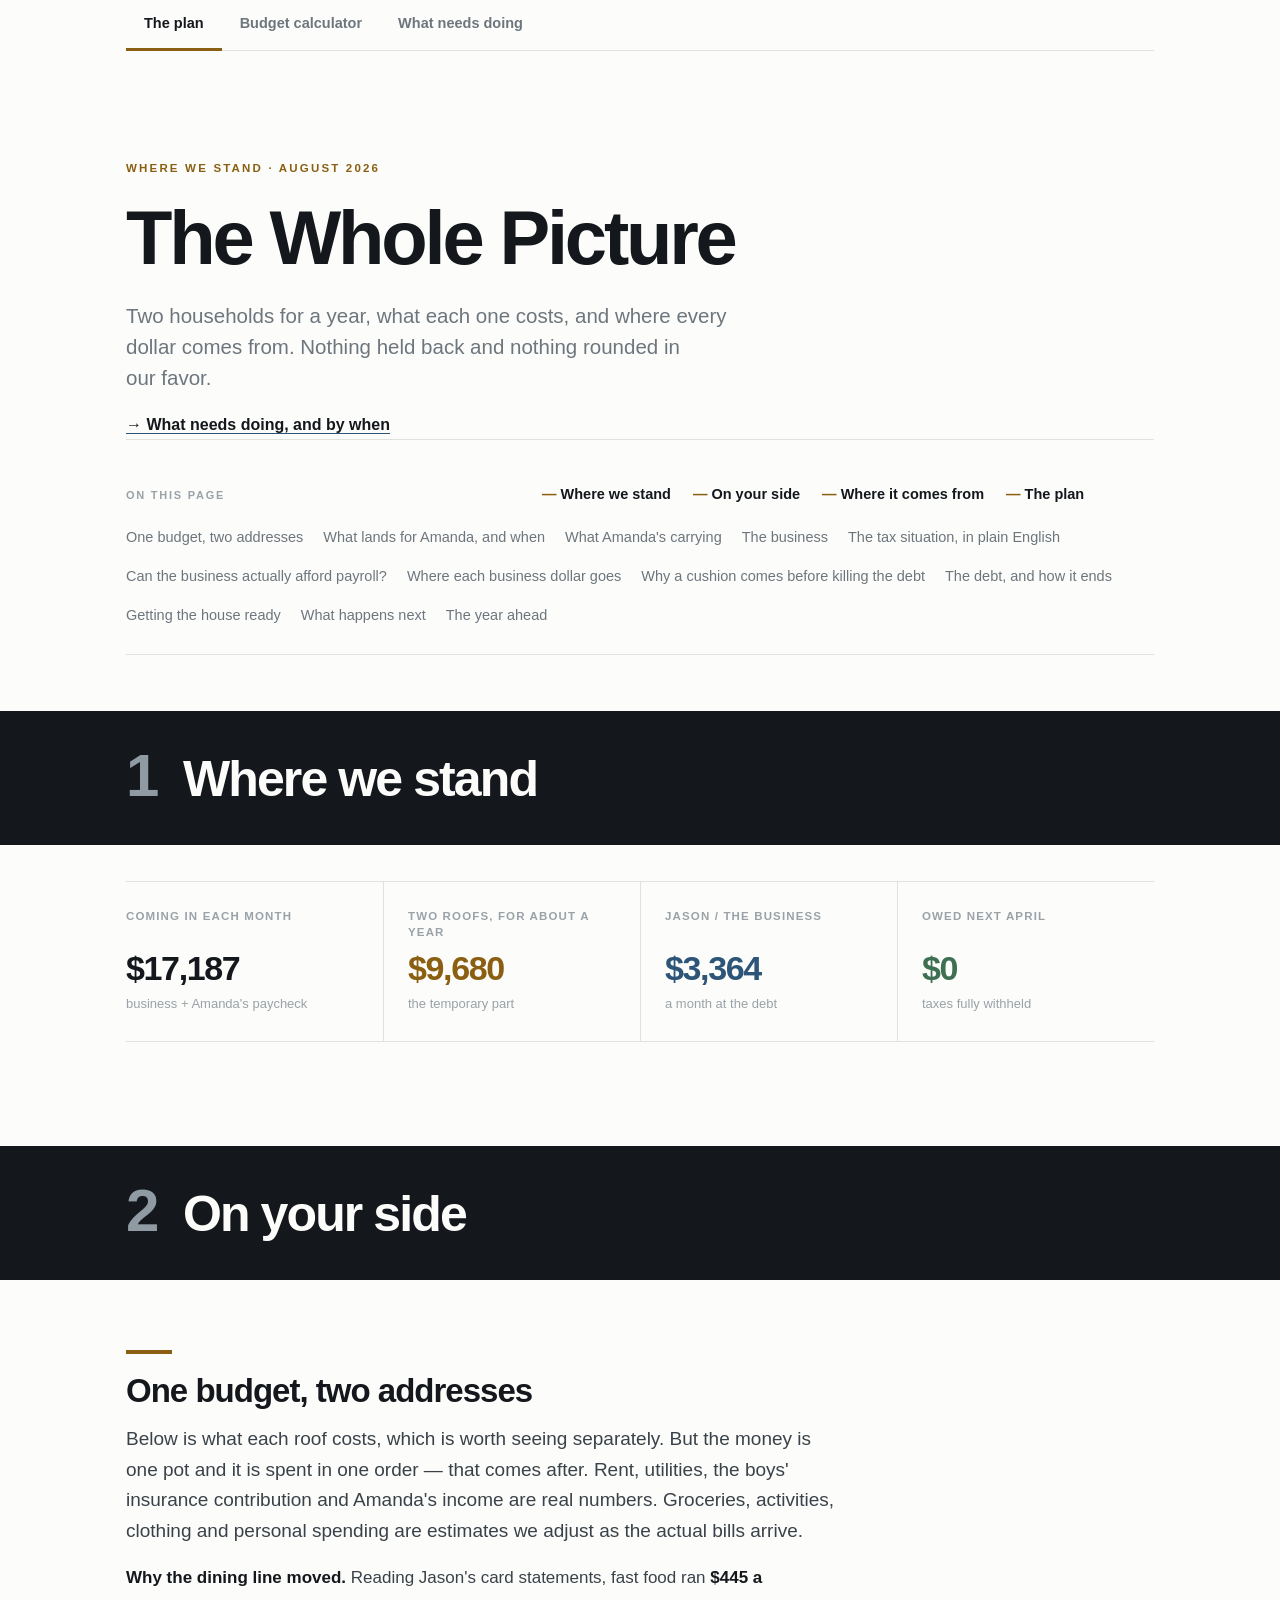
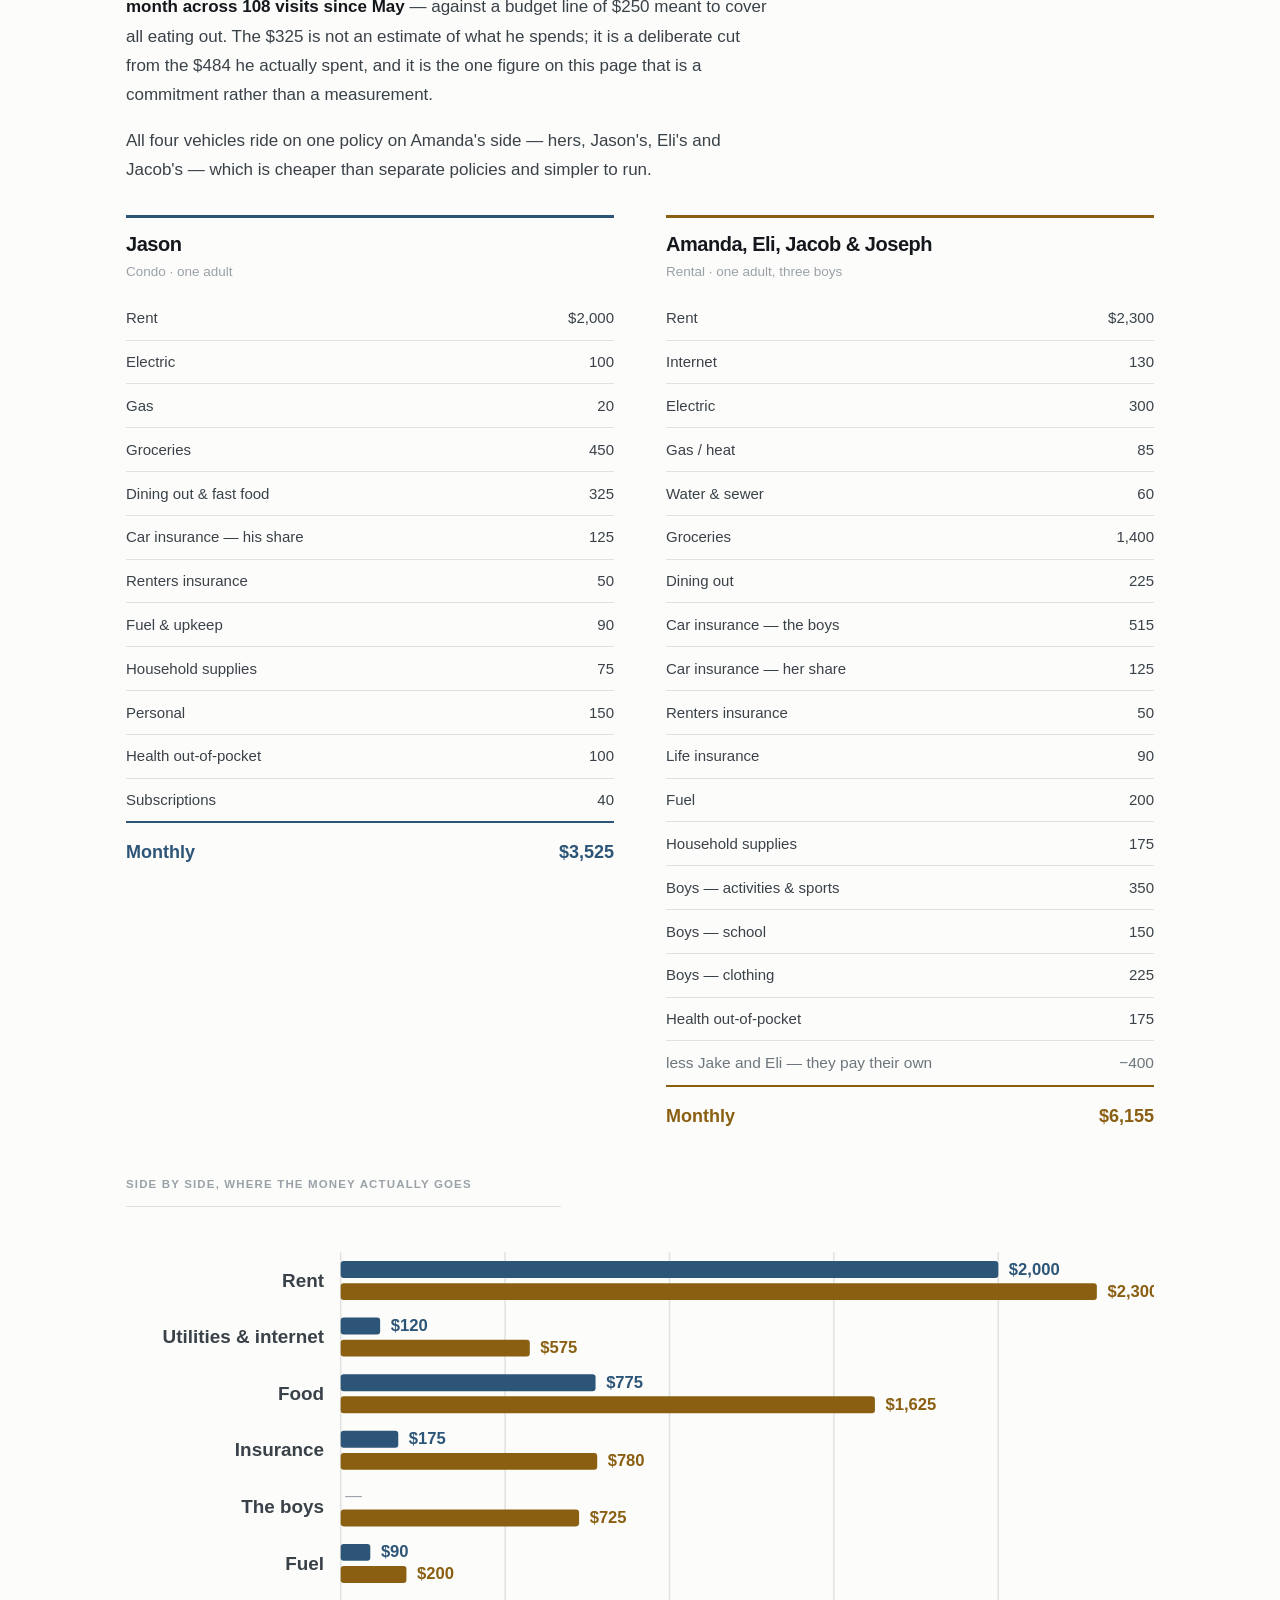
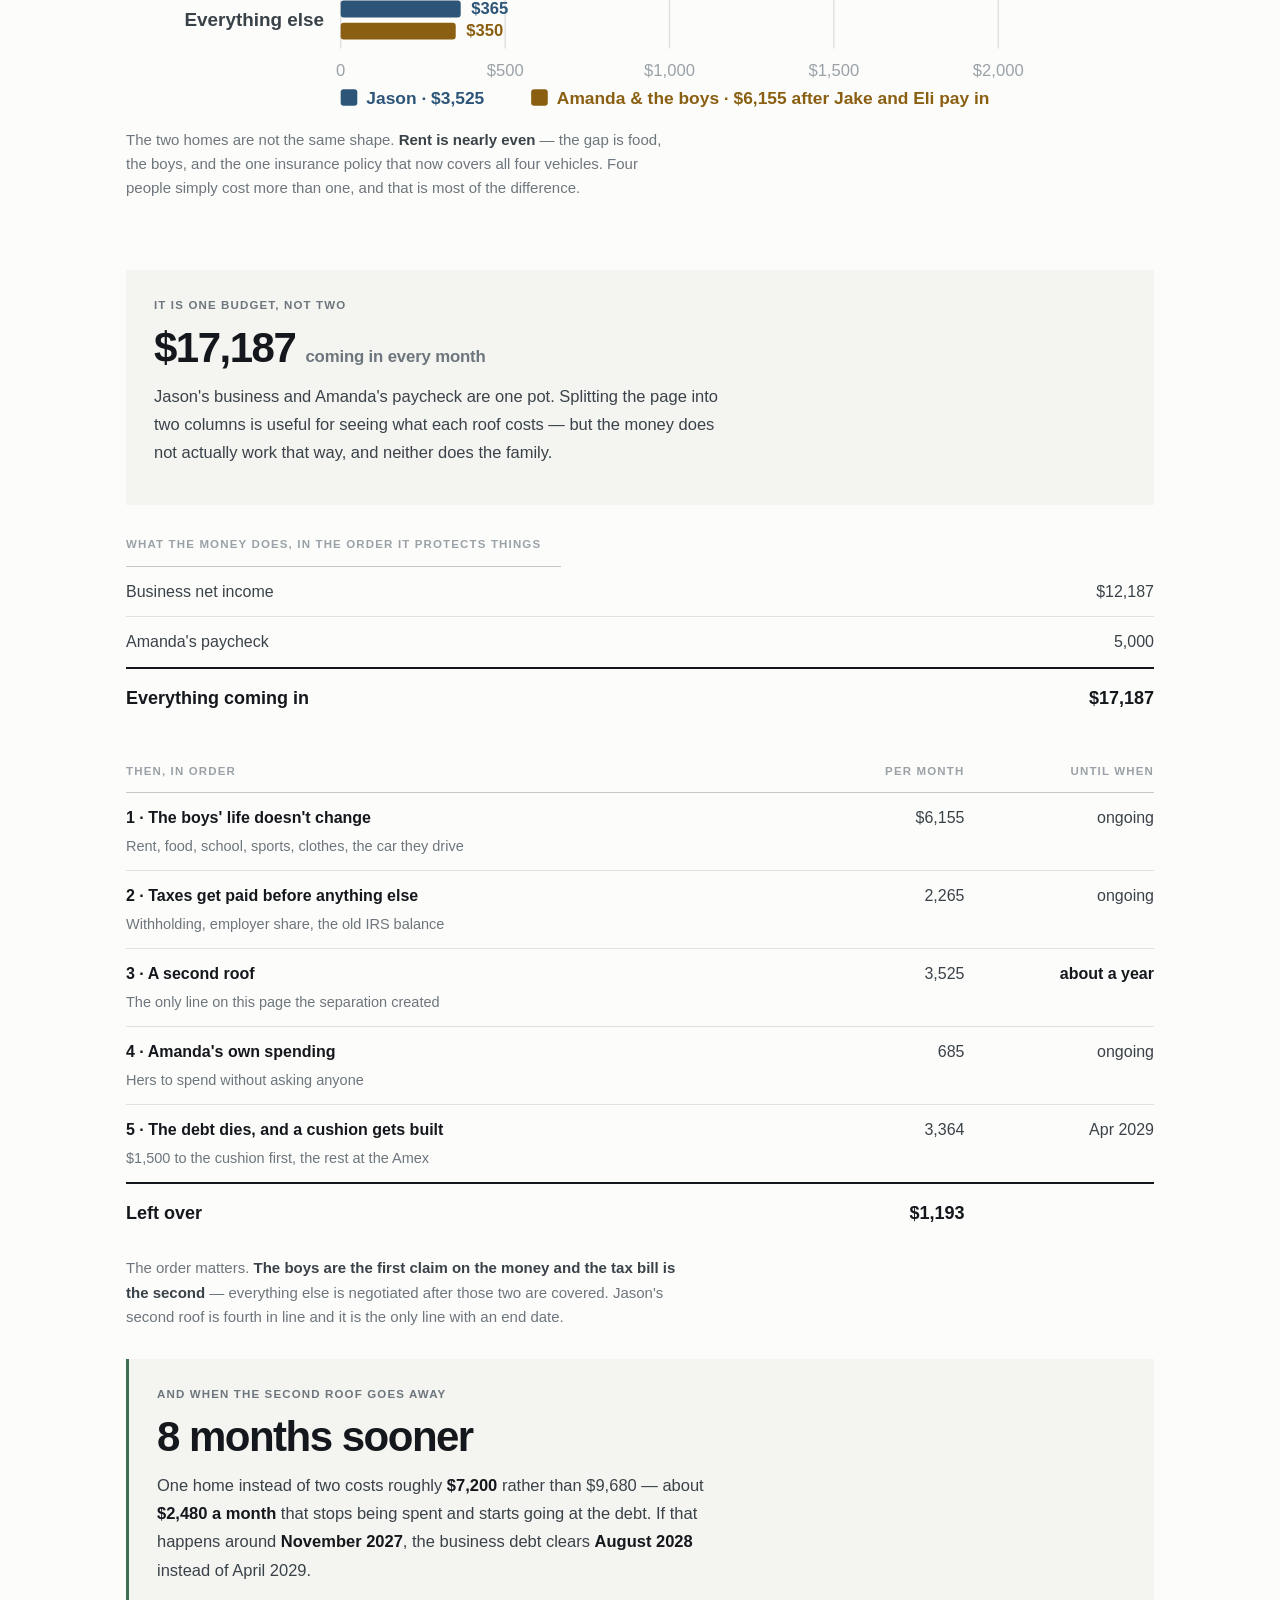
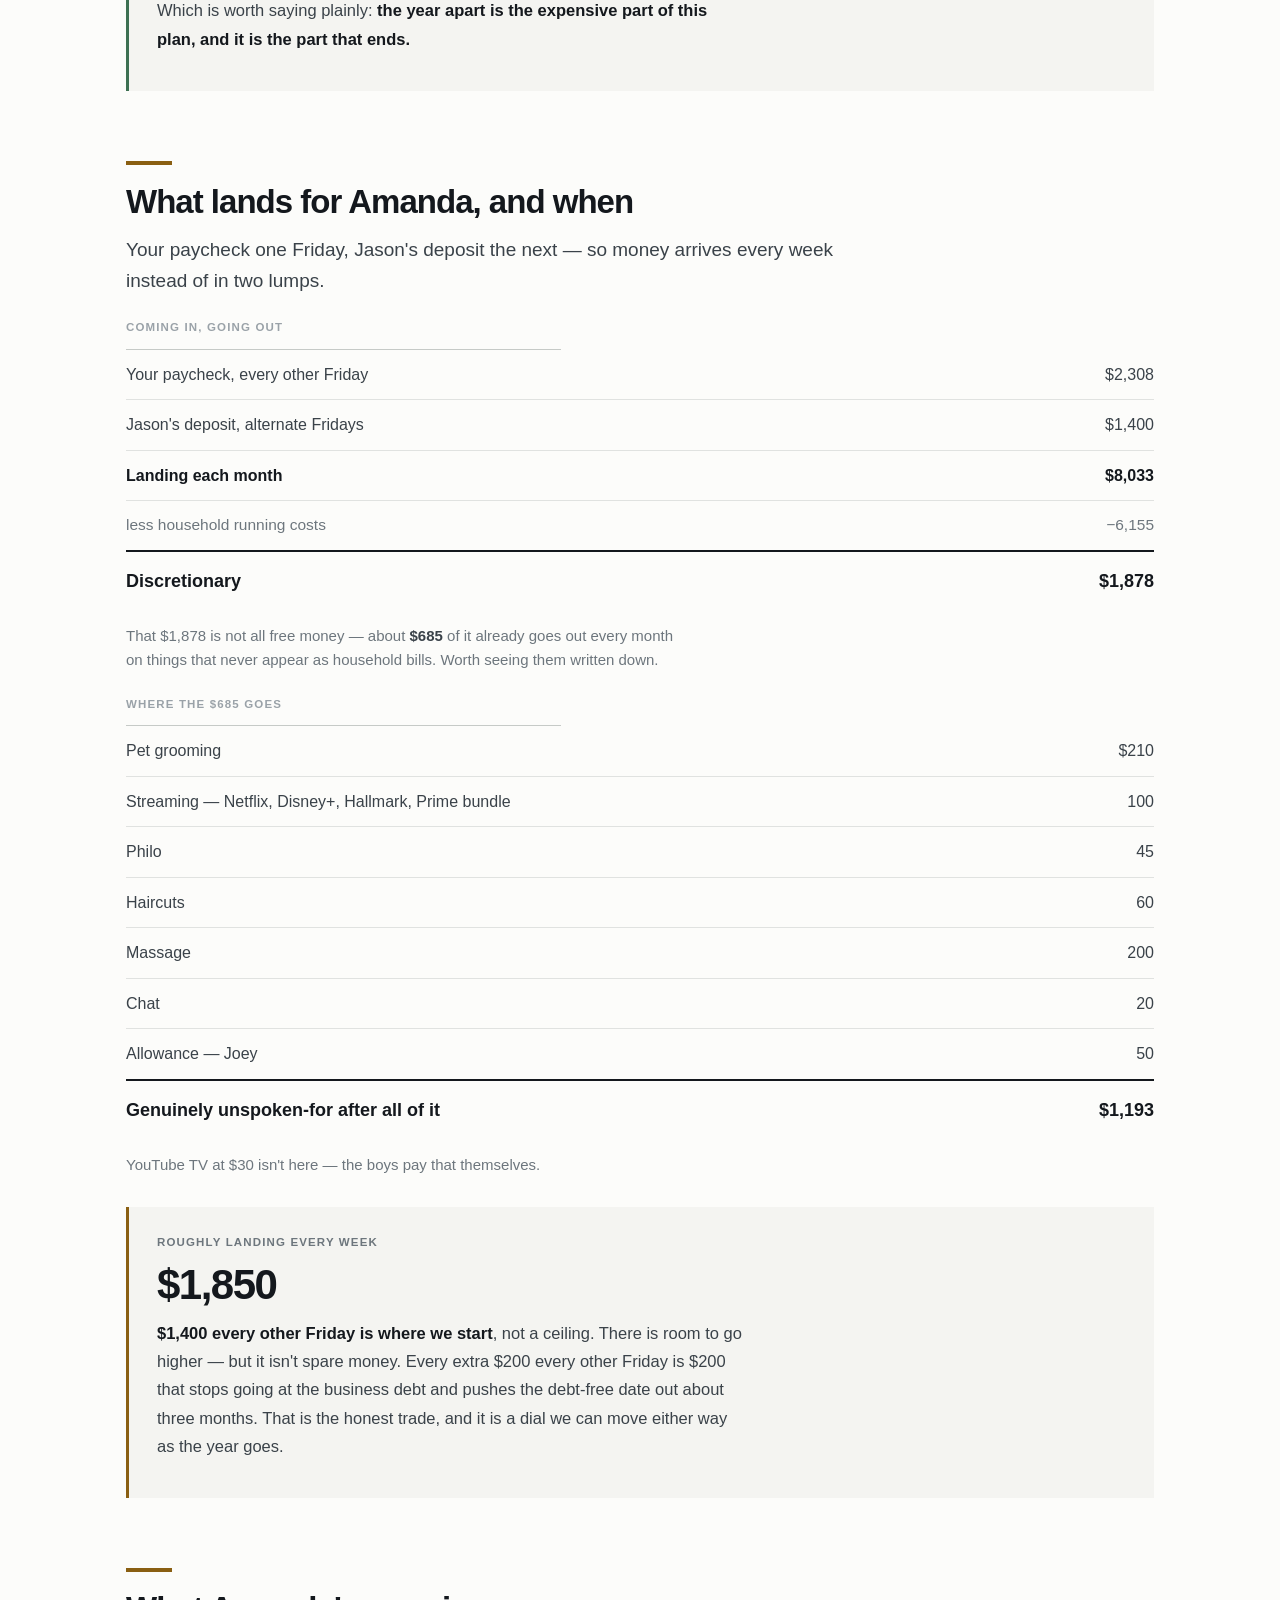
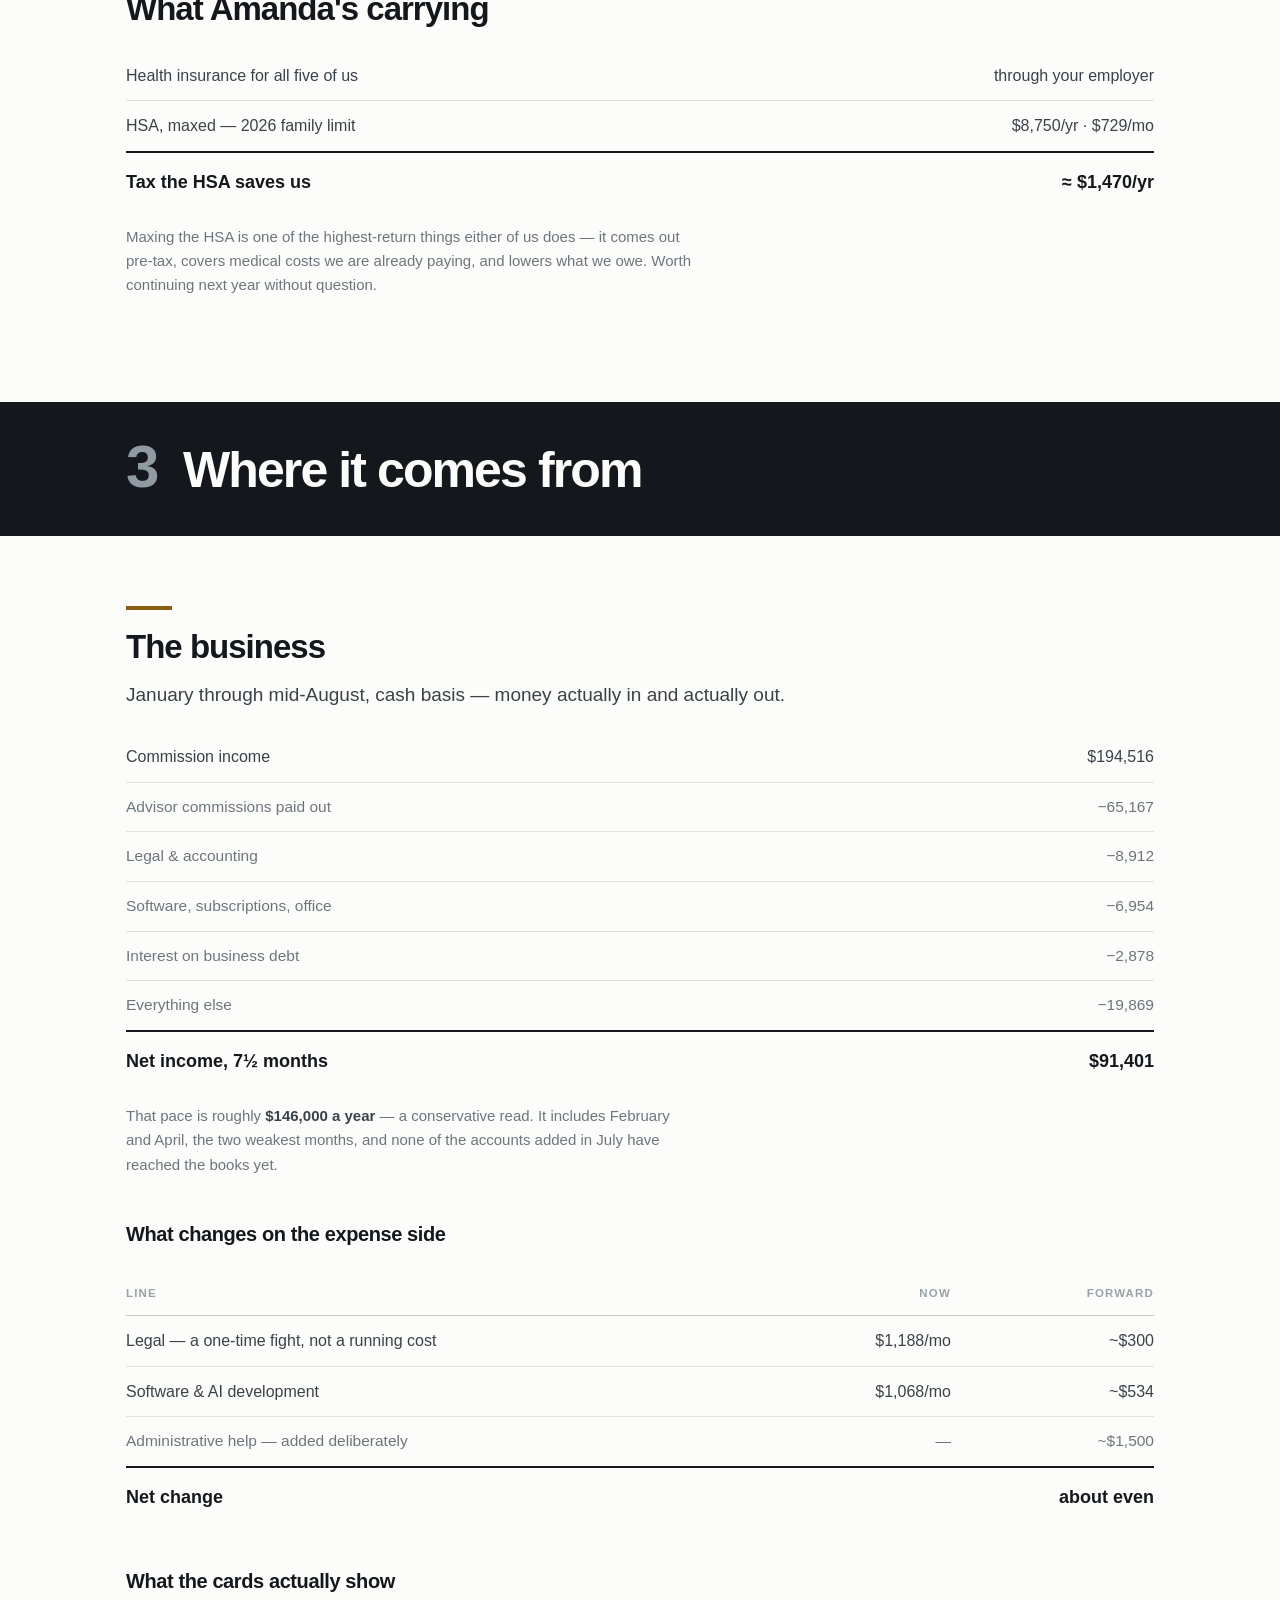
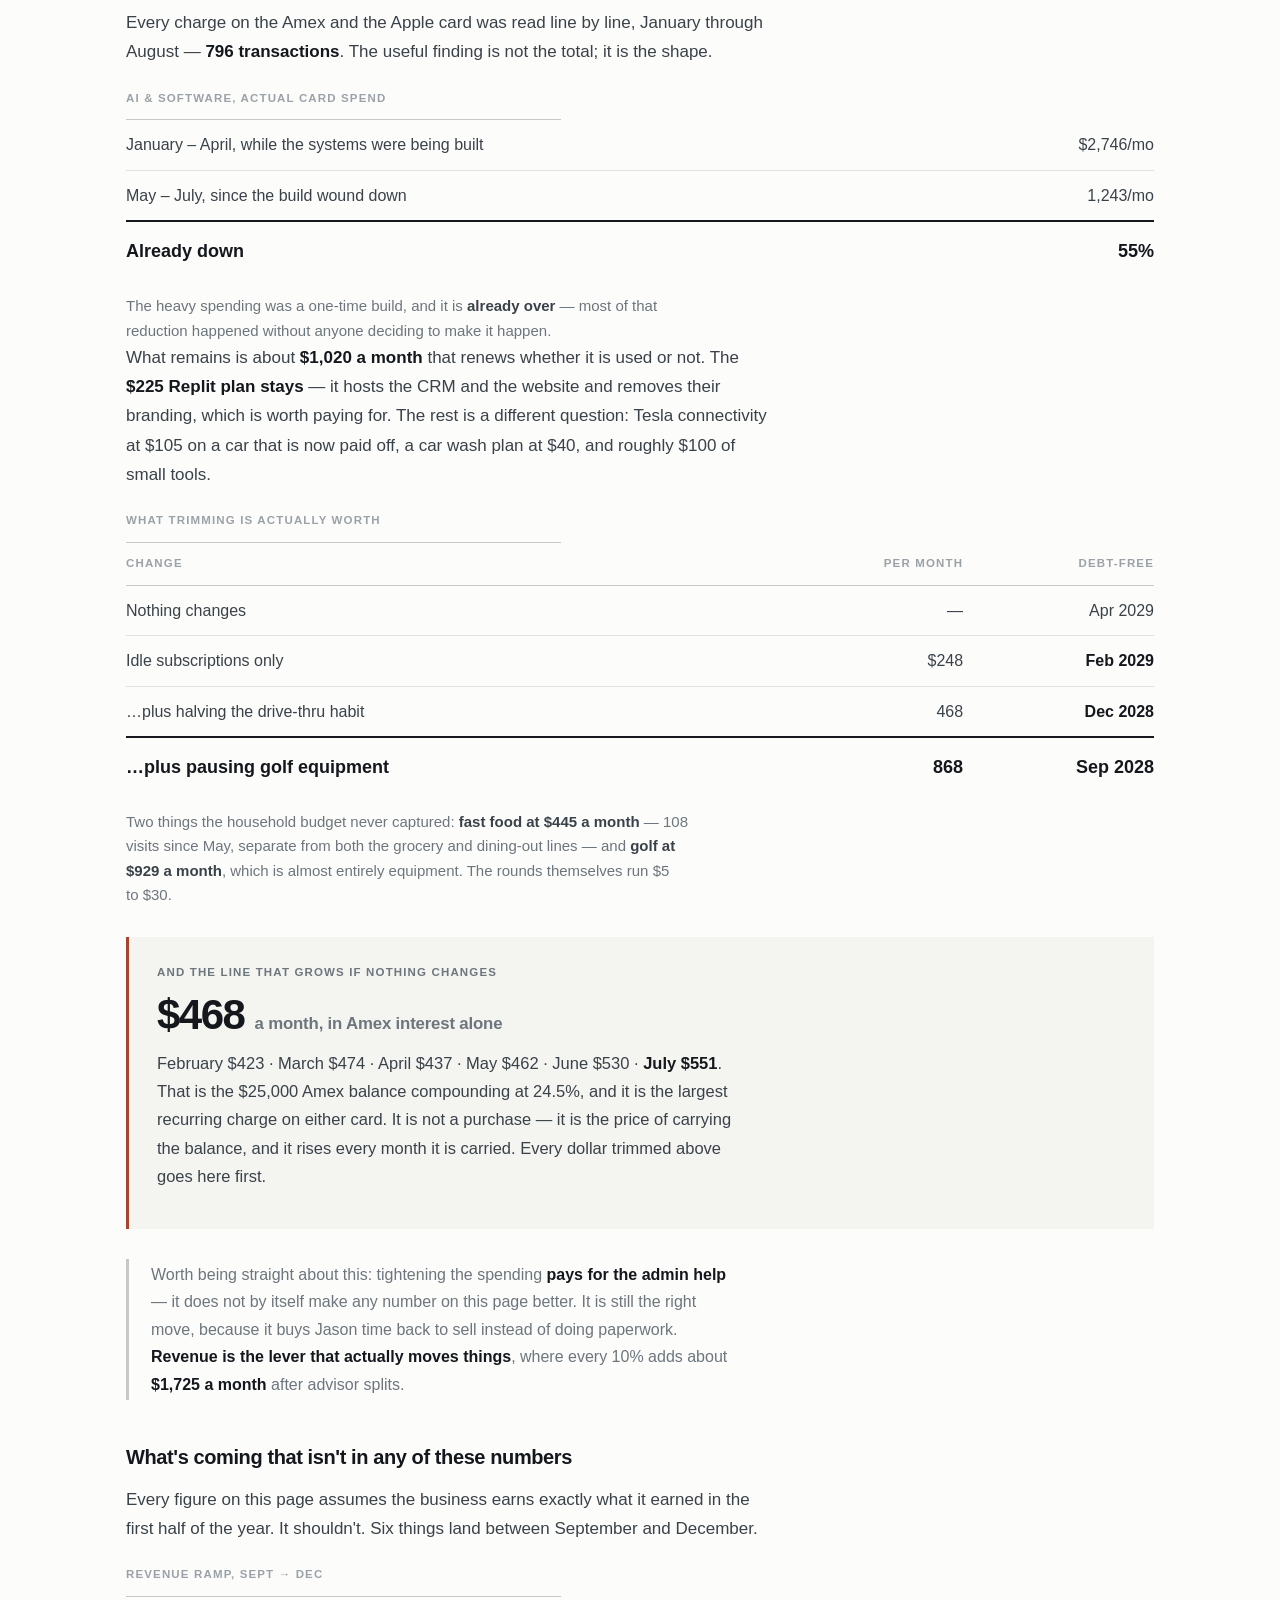
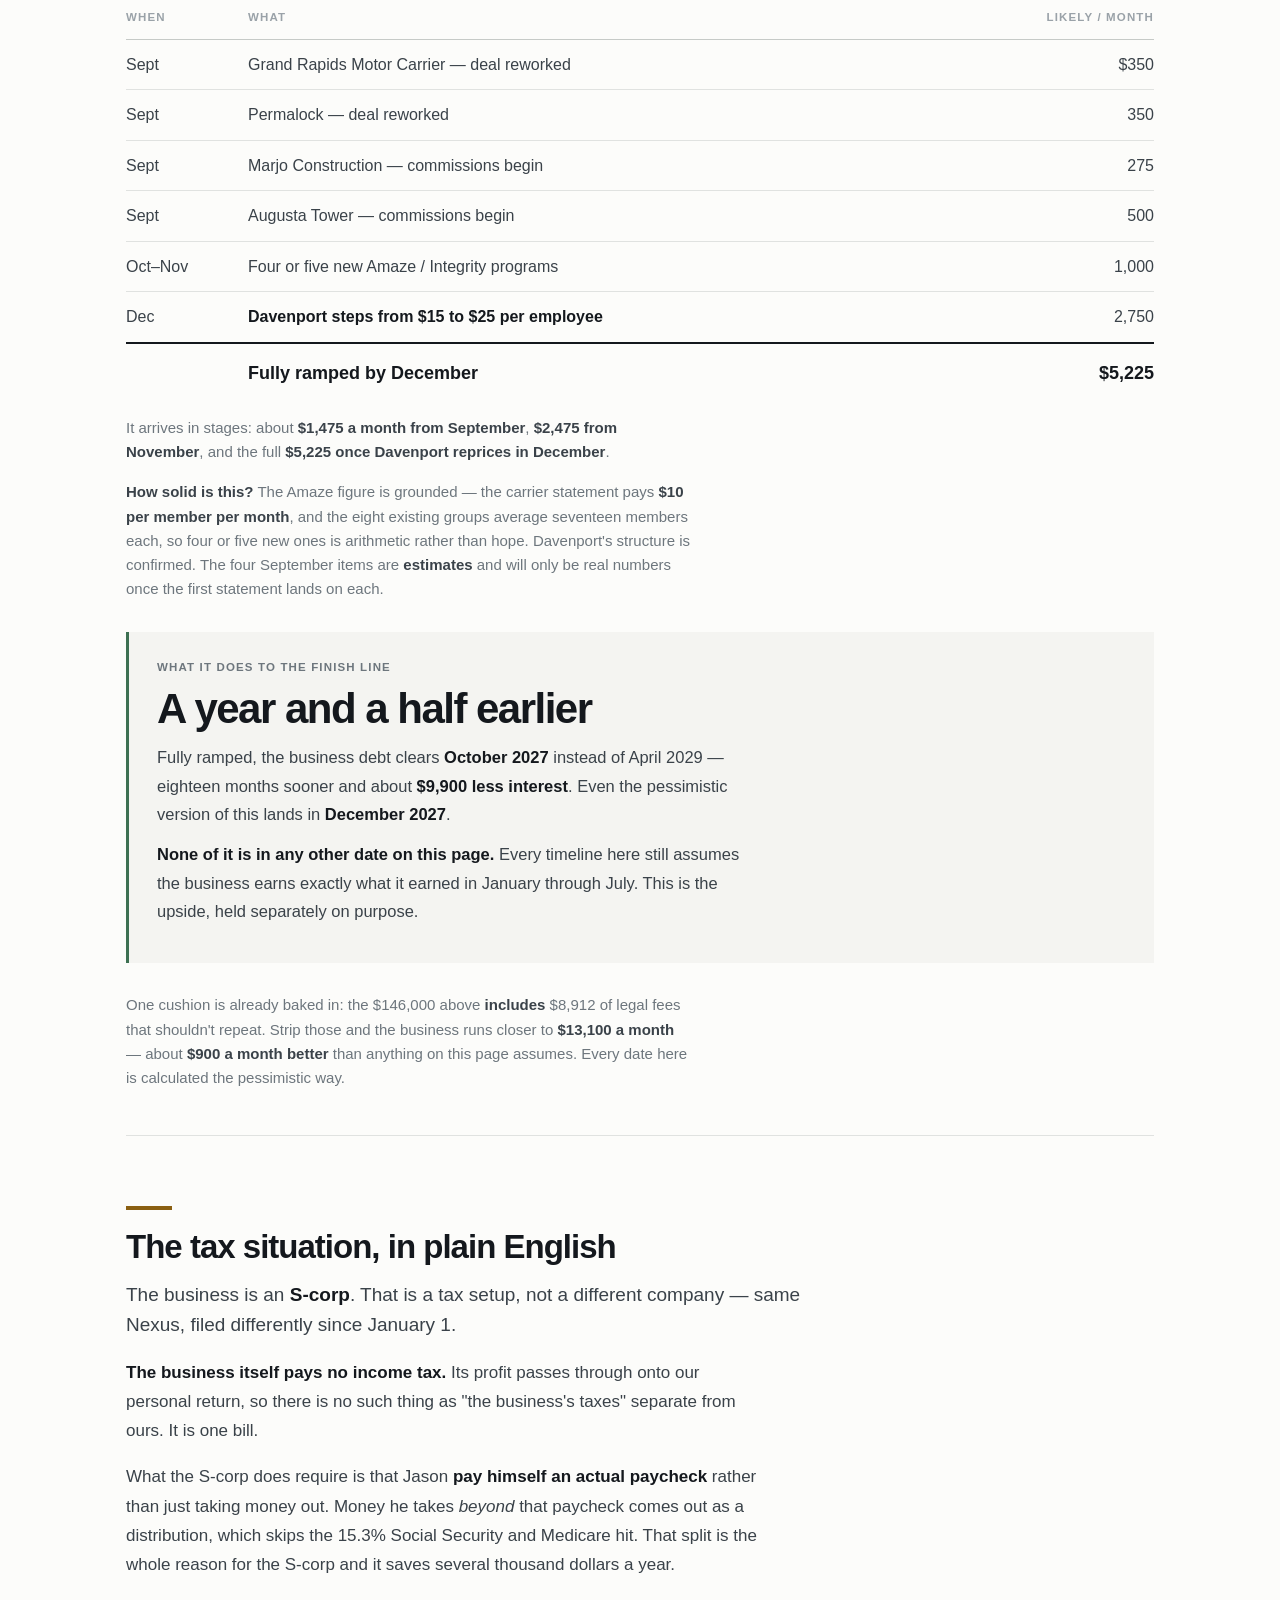
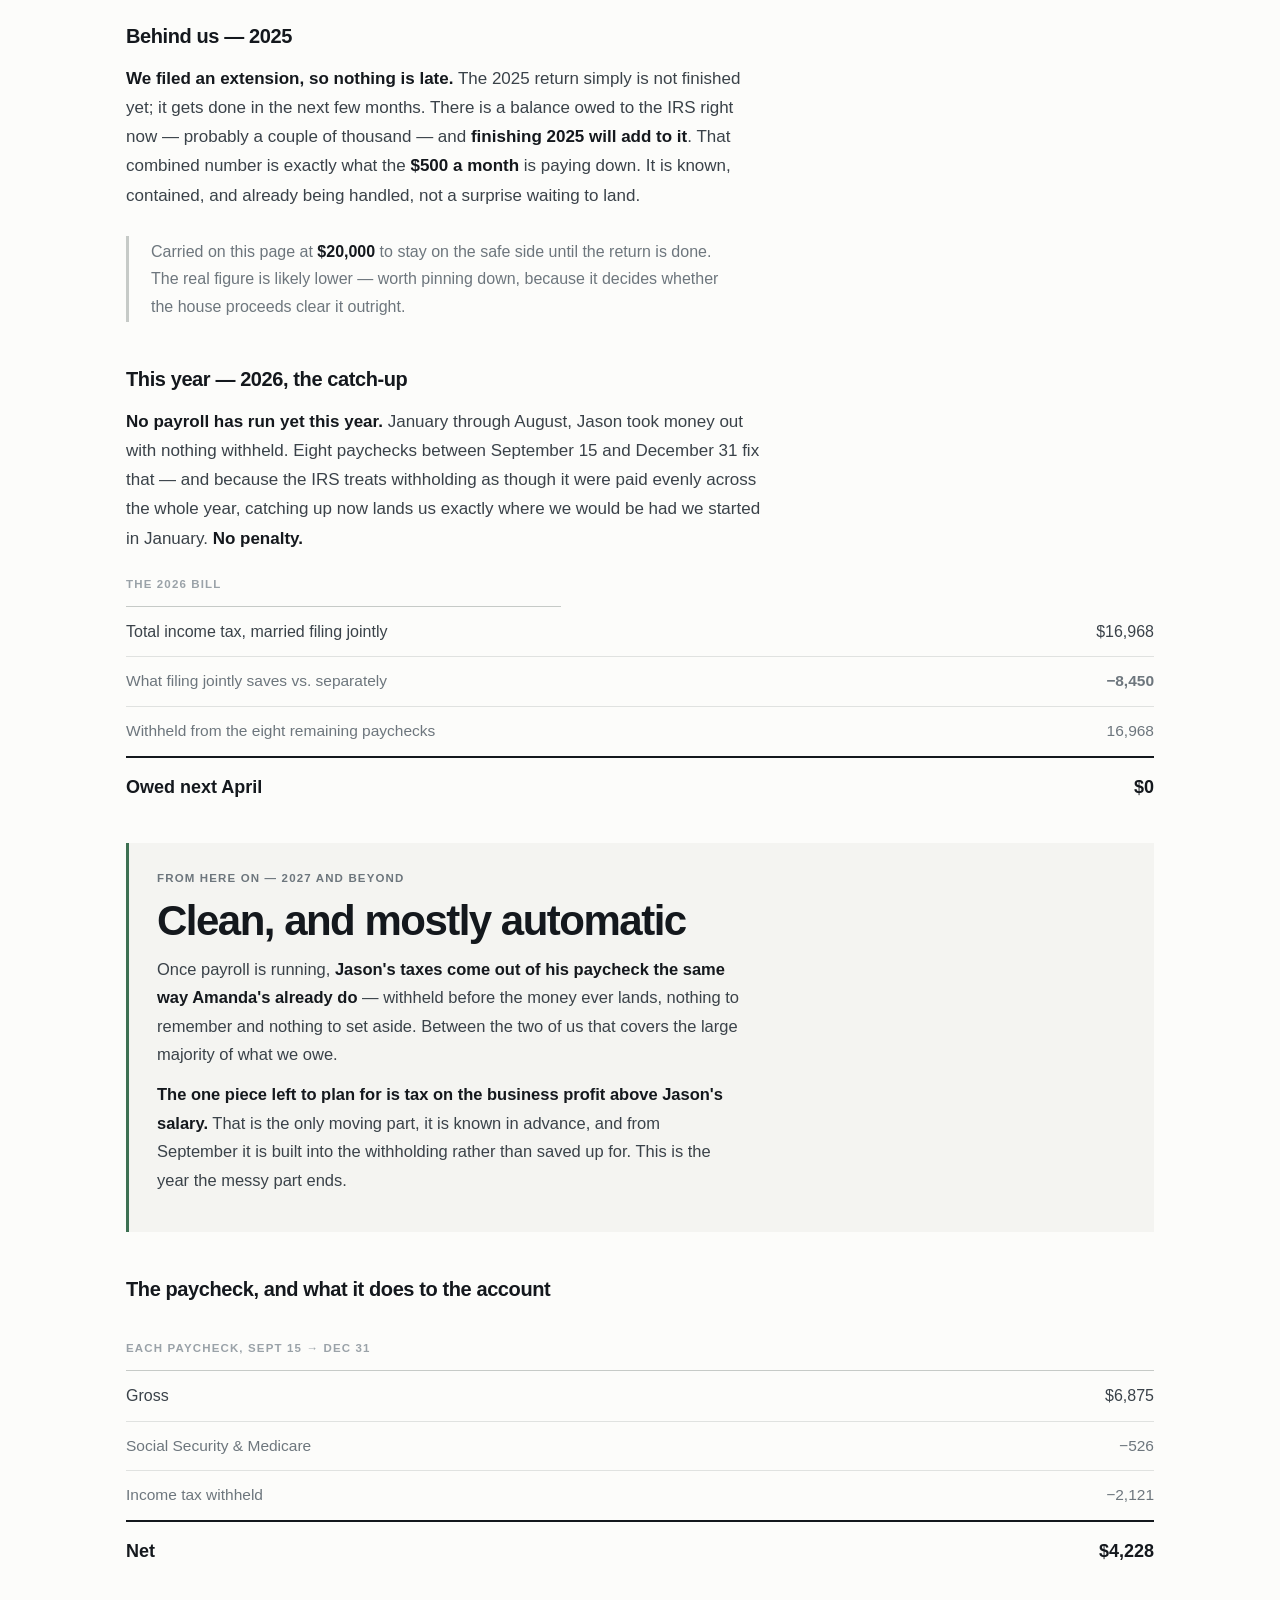
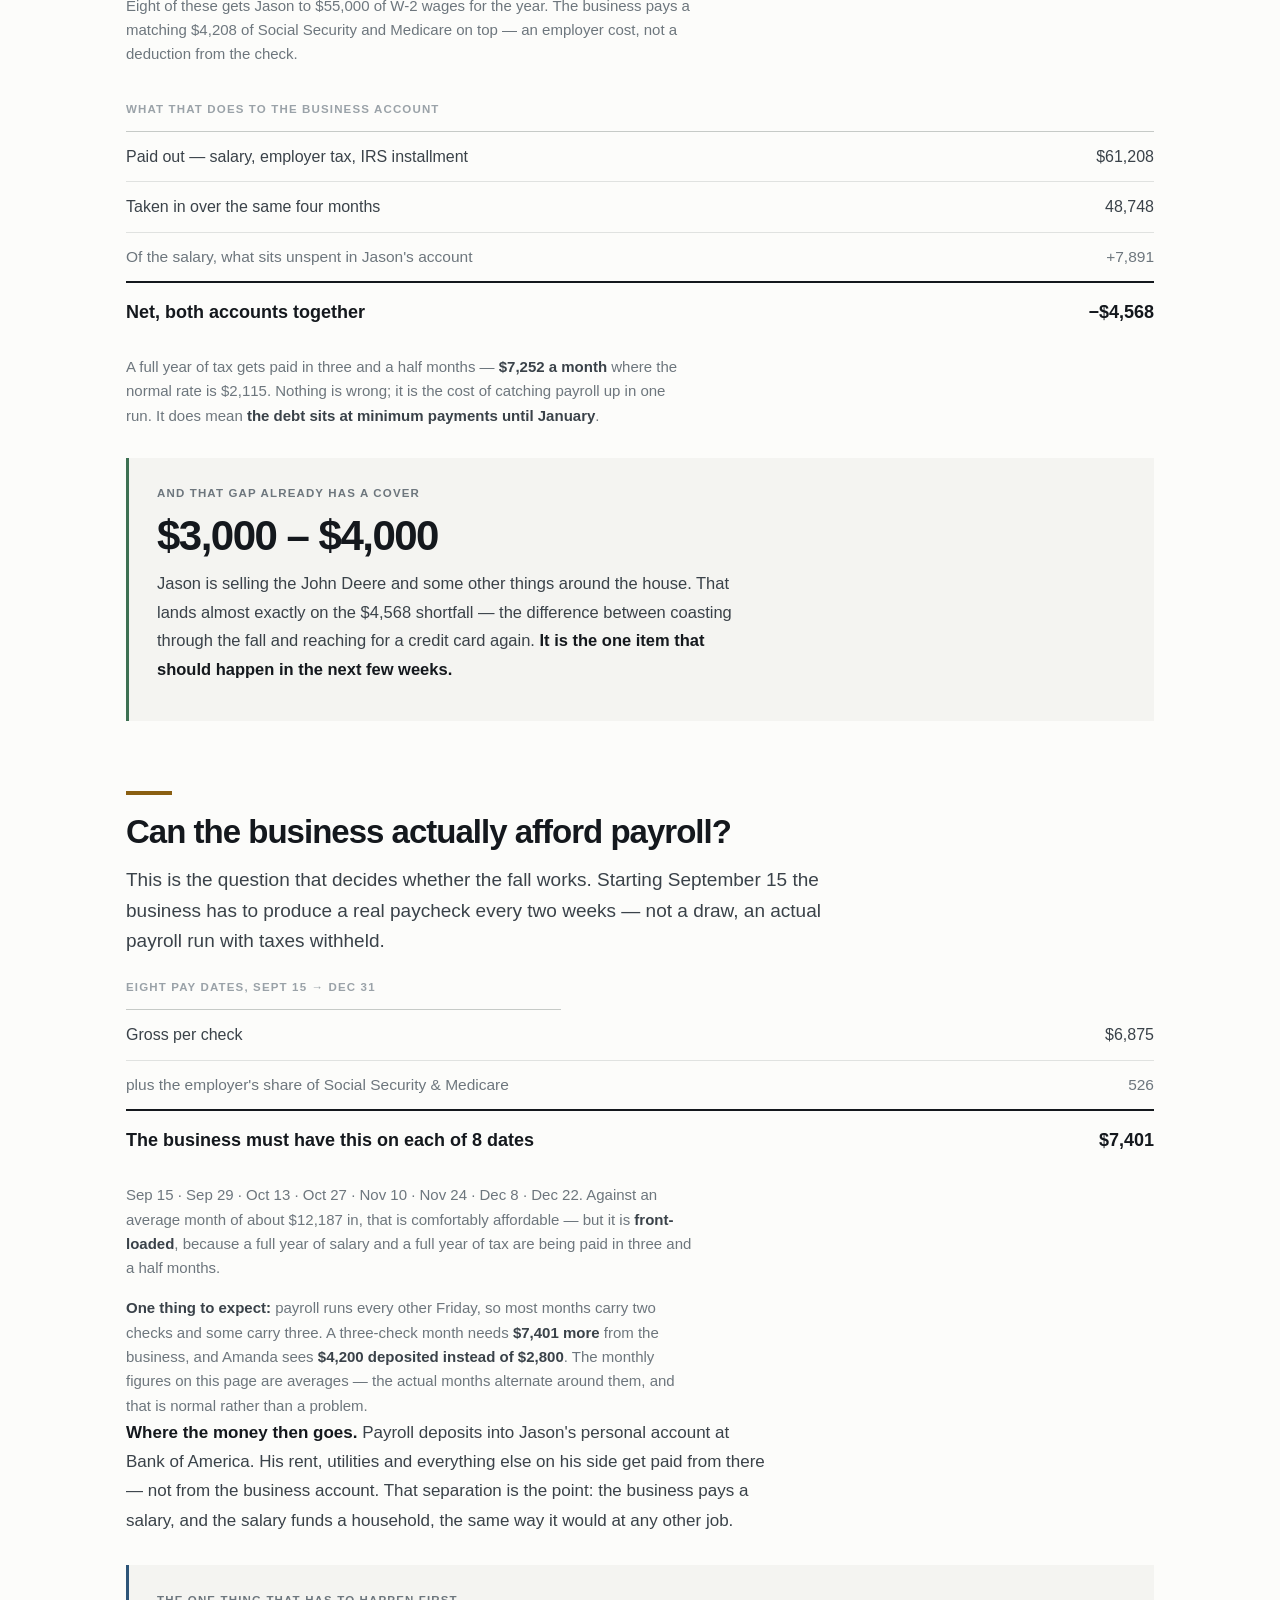
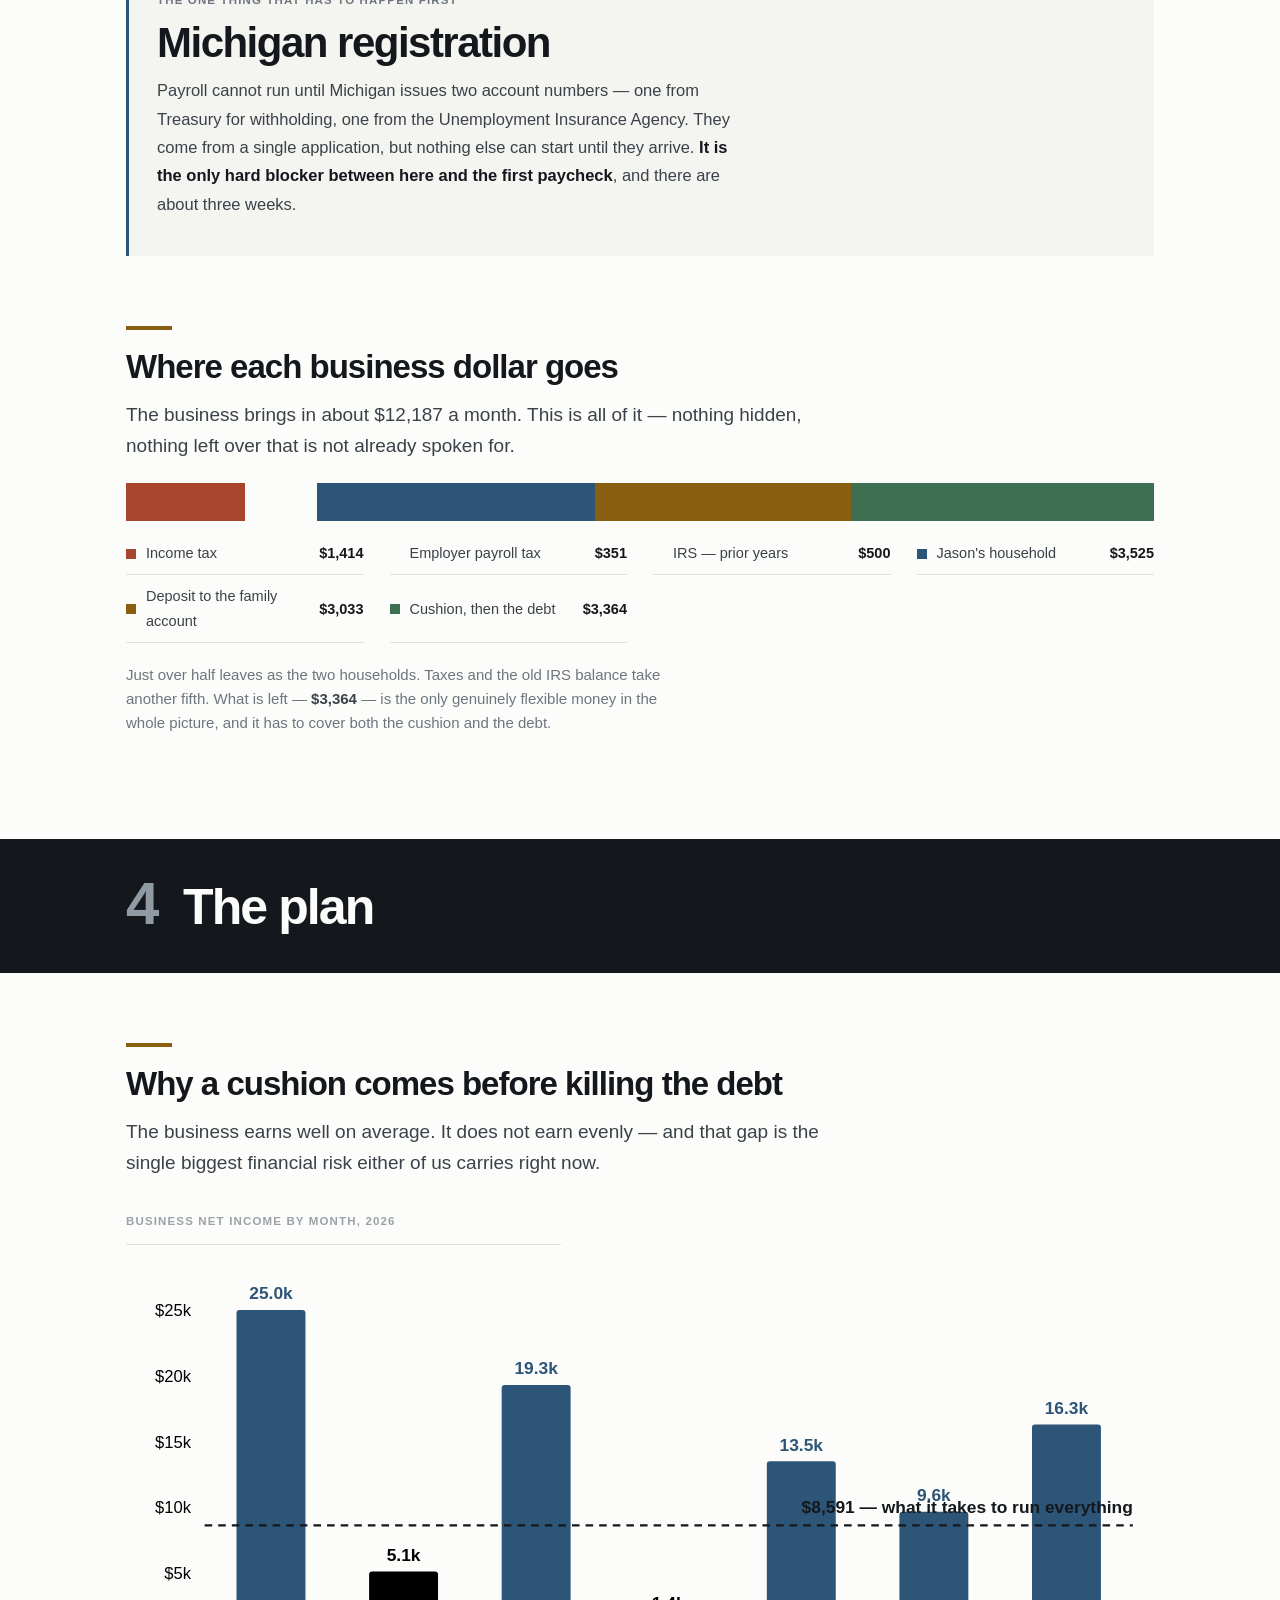
==== commit 902e5e80: "Sticky nav plus an on-this-page jump menu with working anchors" ====
--- a/index.html
+++ b/index.html
@@ -153,12 +153,27 @@
   line-height:1.65;color:var(--faint)}
 @media(prefers-reduced-motion:reduce){*{transition:none!important}}
 
-.sitenav{display:flex;gap:0;flex-wrap:wrap;margin:0 0 34px;border-bottom:1px solid var(--rule)}
 .sitenav a{display:inline-block;padding:11px 18px 12px;font-size:14.5px;font-weight:650;
   text-decoration:none;color:var(--soft);border-bottom:3px solid transparent;margin-bottom:-1px}
 .sitenav a:hover{color:var(--ink)}
 .sitenav a.on{color:var(--ink);border-bottom-color:var(--amanda)}
 @media(max-width:520px){.sitenav a{padding:10px 13px;font-size:13.5px}}
+
+.sitenav{position:sticky;top:0;z-index:50;background:var(--paper);
+  display:flex;gap:0;flex-wrap:wrap;margin:0 0 30px;border-bottom:1px solid var(--rule)}
+.toc{display:flex;flex-wrap:wrap;gap:7px 0;align-items:baseline;margin:0 0 40px;
+  padding:20px 0 22px;border-top:1px solid var(--rule);border-bottom:1px solid var(--rule)}
+.toc .tl{flex:0 0 100%;font-size:11px;letter-spacing:.16em;text-transform:uppercase;
+  color:var(--faint);font-weight:700;margin-bottom:10px}
+.toc a{font-size:14.5px;color:var(--soft);text-decoration:none;padding:3px 0;margin-right:20px;
+  border-bottom:1px solid transparent;white-space:nowrap}
+.toc a:hover{color:var(--ink);border-bottom-color:var(--amanda)}
+.toc a.c{color:var(--ink);font-weight:750;margin-right:22px}
+.toc a.c::before{content:"— ";color:var(--amanda)}
+h2[id],.chap[id]{scroll-margin-top:76px}
+html{scroll-behavior:smooth}
+@media(prefers-reduced-motion:reduce){html{scroll-behavior:auto}}
+@media(max-width:520px){.toc a{font-size:13.5px;margin-right:15px}}
 </style>
 </head>
 <body>
@@ -170,8 +185,9 @@
   <p class="lede">Two households for a year, what each one costs, and where every dollar comes from. Nothing held back and nothing rounded in our favor.</p>
   <p style="margin:18px 0 0;font-size:16px"><a href="./todo.html"><b>→ What needs doing, and by when</b></a></p>
 </header>
-
-<div class="chap" style="margin-top:56px"><div class="chap-in"><span class="n num">1</span><h2 class="t">Where we stand</h2></div></div>
+<nav class="toc"><span class="tl">On this page</span><a href="#where-we-stand" class="c">Where we stand</a><a href="#on-your-side" class="c">On your side</a><a href="#where-it-comes-from" class="c">Where it comes from</a><a href="#the-plan" class="c">The plan</a><a href="#one-budget-two-addresses">One budget, two addresses</a><a href="#what-lands-for-amanda-and-when">What lands for Amanda, and when</a><a href="#what-amandas-carrying">What Amanda's carrying</a><a href="#the-business">The business</a><a href="#the-tax-situation-in-plain-english">The tax situation, in plain English</a><a href="#can-the-business-actually-afford-payroll">Can the business actually afford payroll?</a><a href="#where-each-business-dollar-goes">Where each business dollar goes</a><a href="#why-a-cushion-comes-before-killing-the-debt">Why a cushion comes before killing the debt</a><a href="#the-debt-and-how-it-ends">The debt, and how it ends</a><a href="#getting-the-house-ready">Getting the house ready</a><a href="#what-happens-next">What happens next</a><a href="#the-year-ahead">The year ahead</a></nav>
+
+<div class="chap" id="where-we-stand" style="margin-top:56px"><div class="chap-in"><span class="n num">1</span><h2 class="t">Where we stand</h2></div></div>
 
 <div class="wide">
   <div class="stand-grid">
@@ -182,10 +198,10 @@
   </div>
 </div>
 
-<div class="chap"><div class="chap-in"><span class="n num">2</span><h2 class="t">On your side</h2></div></div>
-
-<section>
-    <h2>One budget, two addresses</h2>
+<div class="chap" id="on-your-side"><div class="chap-in"><span class="n num">2</span><h2 class="t">On your side</h2></div></div>
+
+<section>
+    <h2 id="one-budget-two-addresses">One budget, two addresses</h2>
   <p class="stand">Below is what each roof costs, which is worth seeing separately. But the money is one pot and it is spent in one order — that comes after. Rent, utilities, the boys' insurance contribution and Amanda's income are real numbers. Groceries, activities, clothing and personal spending are estimates we adjust as the actual bills arrive.</p>
   <p><b>Why the dining line moved.</b> Reading Jason's card statements, fast food ran <b>$445 a month across 108 visits since May</b> — against a budget line of $250 meant to cover all eating out. The $325 is not an estimate of what he spends; it is a deliberate cut from the $484 he actually spent, and it is the one figure on this page that is a commitment rather than a measurement.</p>
   <p>All four vehicles ride on one policy on Amanda's side — hers, Jason's, Eli's and Jacob's — which is cheaper than separate policies and simpler to run.</p>
@@ -323,7 +339,7 @@
 </section>
 
 <section>
-  <h2>What lands for Amanda, and when</h2>
+  <h2 id="what-lands-for-amanda-and-when">What lands for Amanda, and when</h2>
   <p class="stand">Your paycheck one Friday, Jason's deposit the next — so money arrives every week instead of in two lumps.</p>
   <table>
     <caption>Coming in, going out</caption>
@@ -354,7 +370,7 @@
 </section>
 
 <section>
-  <h2>What Amanda's carrying</h2>
+  <h2 id="what-amandas-carrying">What Amanda's carrying</h2>
   <table>
     <tr><td>Health insurance for all five of us</td><td class="r">through your employer</td></tr>
     <tr><td>HSA, maxed — 2026 family limit</td><td class="r num">$8,750/yr · $729/mo</td></tr>
@@ -362,10 +378,10 @@
   </table>
   <p class="foot-note">Maxing the HSA is one of the highest-return things either of us does — it comes out pre-tax, covers medical costs we are already paying, and lowers what we owe. Worth continuing next year without question.</p>
 </section>
-<div class="chap"><div class="chap-in"><span class="n num">3</span><h2 class="t">Where it comes from</h2></div></div>
-
-<section>
-    <h2>The business</h2>
+<div class="chap" id="where-it-comes-from"><div class="chap-in"><span class="n num">3</span><h2 class="t">Where it comes from</h2></div></div>
+
+<section>
+    <h2 id="the-business">The business</h2>
   <p class="stand">January through mid-August, cash basis — money actually in and actually out.</p>
   <table>
     <tr><td>Commission income</td><td class="r num">$194,516</td></tr>
@@ -439,7 +455,7 @@
 <div class="hr-thin"></div>
 
 <section>
-    <h2>The tax situation, in plain English</h2>
+    <h2 id="the-tax-situation-in-plain-english">The tax situation, in plain English</h2>
   <p class="stand">The business is an <b>S-corp</b>. That is a tax setup, not a different company — same Nexus, filed differently since January 1.</p>
   <p><b>The business itself pays no income tax.</b> Its profit passes through onto our personal return, so there is no such thing as "the business's taxes" separate from ours. It is one bill.</p>
   <p>What the S-corp does require is that Jason <b>pay himself an actual paycheck</b> rather than just taking money out. Money he takes <i>beyond</i> that paycheck comes out as a distribution, which skips the 15.3% Social Security and Medicare hit. That split is the whole reason for the S-corp and it saves several thousand dollars a year.</p>
@@ -490,7 +506,7 @@
 </section>
 
 <section>
-  <h2>Can the business actually afford payroll?</h2>
+  <h2 id="can-the-business-actually-afford-payroll">Can the business actually afford payroll?</h2>
   <p class="stand">This is the question that decides whether the fall works. Starting September 15 the business has to produce a real paycheck every two weeks — not a draw, an actual payroll run with taxes withheld.</p>
   <table>
     <caption>Eight pay dates, Sept 15 → Dec 31</caption>
@@ -509,7 +525,7 @@
 </section>
 
 <section>
-  <h2>Where each business dollar goes</h2>
+  <h2 id="where-each-business-dollar-goes">Where each business dollar goes</h2>
   <p class="stand">The business brings in about $12,187 a month. This is all of it — nothing hidden, nothing left over that is not already spoken for.</p>
 </section>
 <div class="wide">
@@ -517,10 +533,10 @@
   <div class="key"><div><i style="background:var(--clay)"></i>Income tax<b>$1,414</b></div><div><i style="background:var(--seg-ptax)"></i>Employer payroll tax<b>$351</b></div><div><i style="background:var(--seg-irs)"></i>IRS — prior years<b>$500</b></div><div><i style="background:var(--jason)"></i>Jason's household<b>$3,525</b></div><div><i style="background:var(--amanda)"></i>Deposit to the family account<b>$3,033</b></div><div><i style="background:var(--good)"></i>Cushion, then the debt<b>$3,364</b></div></div>
   <p class="cap" style="font-size:15px;color:var(--soft);margin-top:20px;line-height:1.6;max-width:66ch">Just over half leaves as the two households. Taxes and the old IRS balance take another fifth. What is left — <b style="color:var(--body)">$3,364</b> — is the only genuinely flexible money in the whole picture, and it has to cover both the cushion and the debt.</p>
 </div>
-<div class="chap"><div class="chap-in"><span class="n num">4</span><h2 class="t">The plan</h2></div></div>
-
-<section>
-    <h2>Why a cushion comes before killing the debt</h2>
+<div class="chap" id="the-plan"><div class="chap-in"><span class="n num">4</span><h2 class="t">The plan</h2></div></div>
+
+<section>
+    <h2 id="why-a-cushion-comes-before-killing-the-debt">Why a cushion comes before killing the debt</h2>
   <p class="stand">The business earns well on average. It does not earn evenly — and that gap is the single biggest financial risk either of us carries right now.</p>
 </section>
 <div class="wide">
@@ -576,7 +592,7 @@
 </section>
 
 <section>
-  <h2>The debt, and how it ends</h2>
+  <h2 id="the-debt-and-how-it-ends">The debt, and how it ends</h2>
   <p class="stand"><b>$65,000 — and it sits on the business, not on us personally.</b> Paid from business income, worst rate first. No consolidation loan — the savings were small enough that an application fee ate most of them.</p>
 </section>
 <div class="wide">
@@ -646,7 +662,7 @@
 <div class="hr-thin"></div>
 
 <section>
-  <h2>Getting the house ready</h2>
+  <h2 id="getting-the-house-ready">Getting the house ready</h2>
   <p class="stand">Everything that needs doing before it lists. Most of it is Jason's own labor plus some paid help.</p>
   <table>
     <tr><th>Job</th><th class="r">Cost</th></tr>
@@ -663,7 +679,7 @@
 </section>
 
 <section>
-  <h2>What happens next</h2>
+  <h2 id="what-happens-next">What happens next</h2>
   <p class="stand">In order of what matters most.</p>
   <ul class="tl next">
     <li><span class="when">Now</span><span><b>Sell the John Deere and the household items.</b> Roughly $3,500 against the $4,568 that Sept–Dec runs short. This is the one that keeps the fall off a credit card.</span></li>
@@ -675,7 +691,7 @@
 </section>
 
 <section>
-    <h2>The year ahead</h2>
+    <h2 id="the-year-ahead">The year ahead</h2>
   <ul class="tl">
     <li><span class="when">Sept</span><span>House prepped for sale. First payroll runs — taxes start being withheld.</span></li>
     <li><span class="when">Oct</span><span>House lists. Start looking for Amanda's place.</span></li>
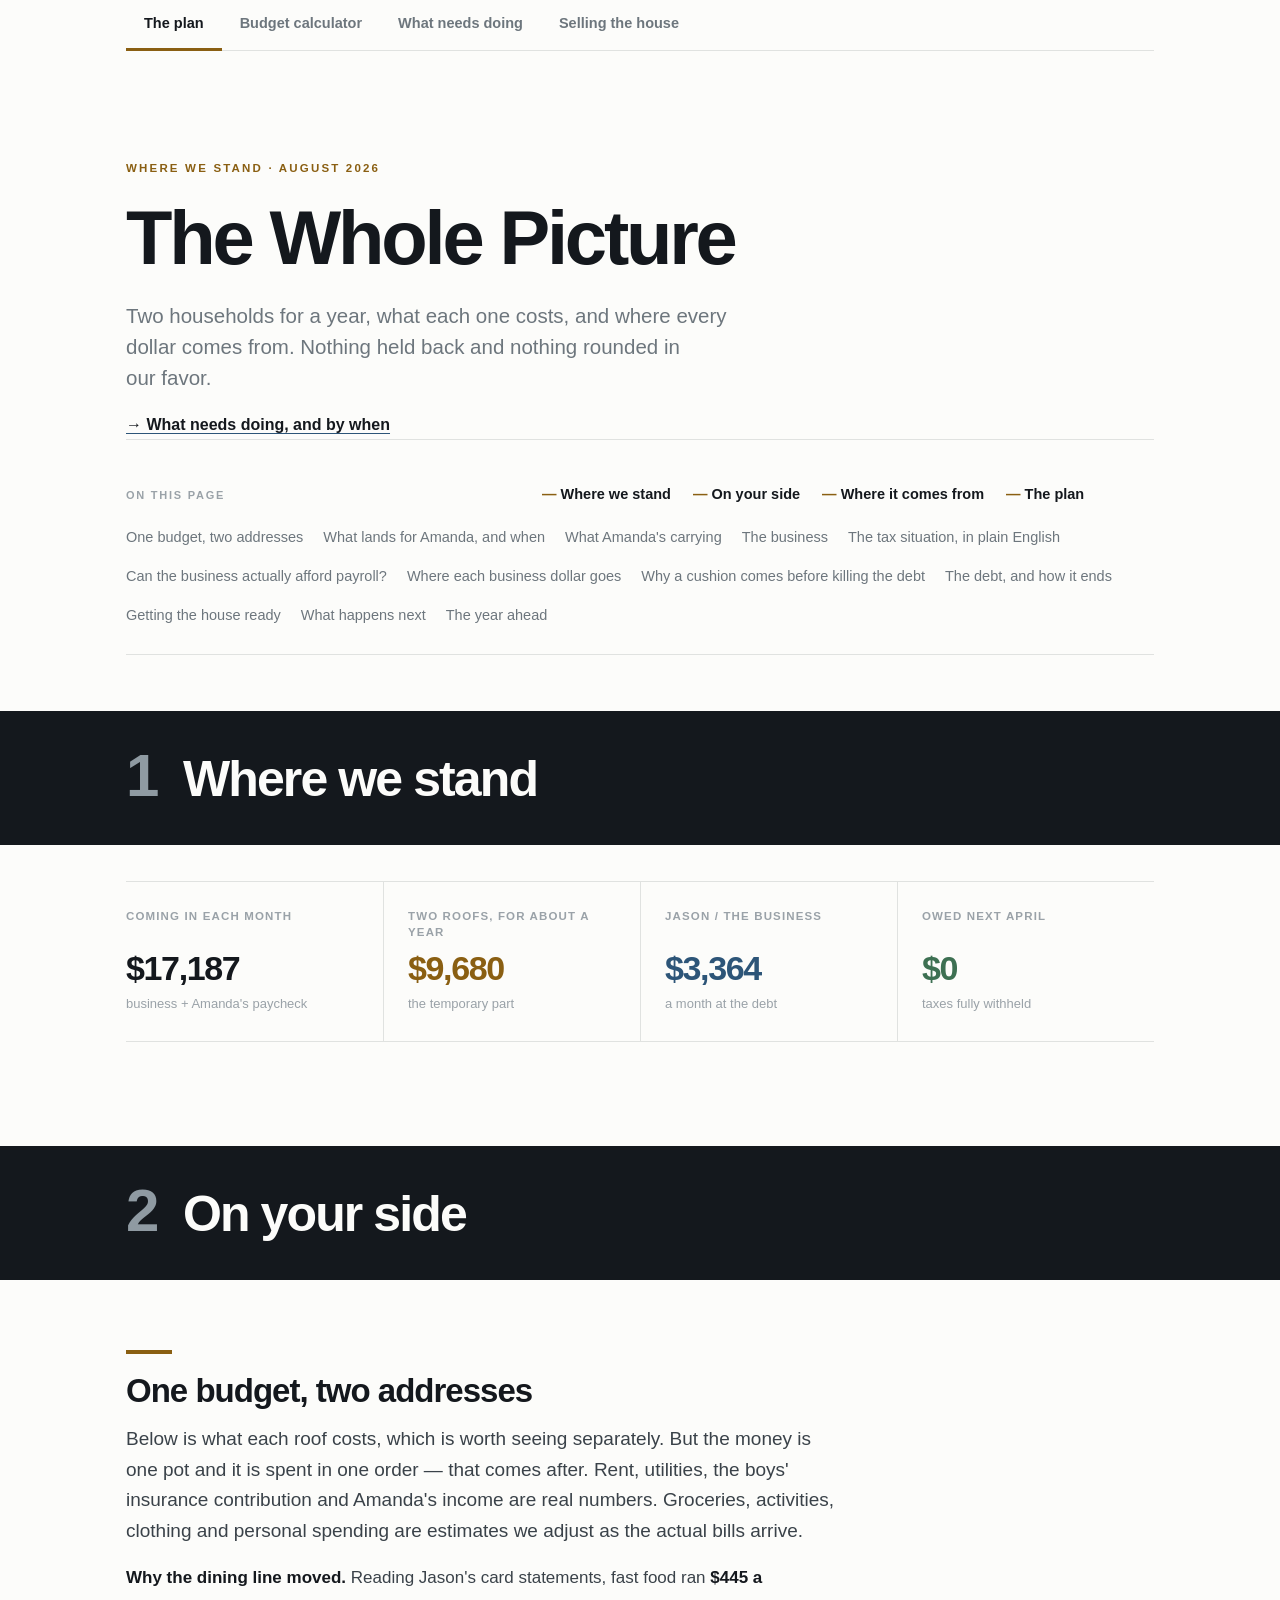
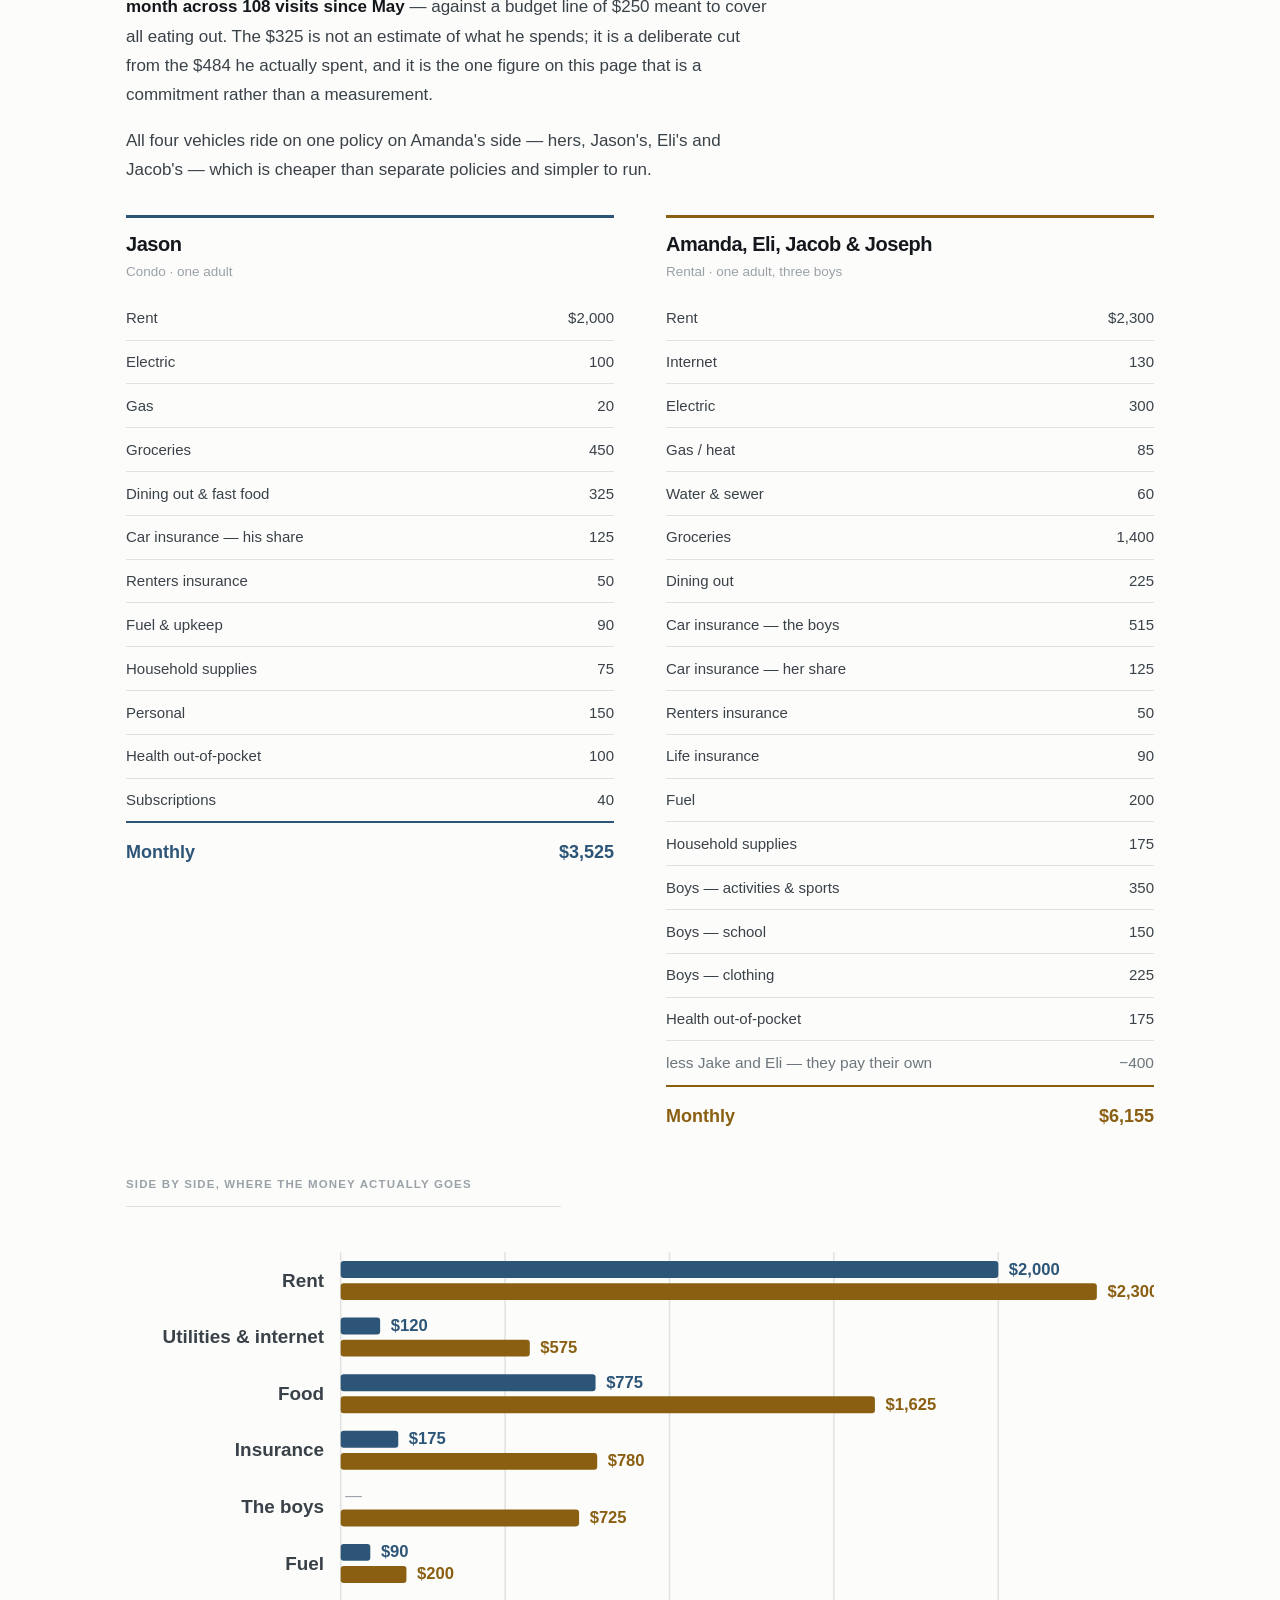
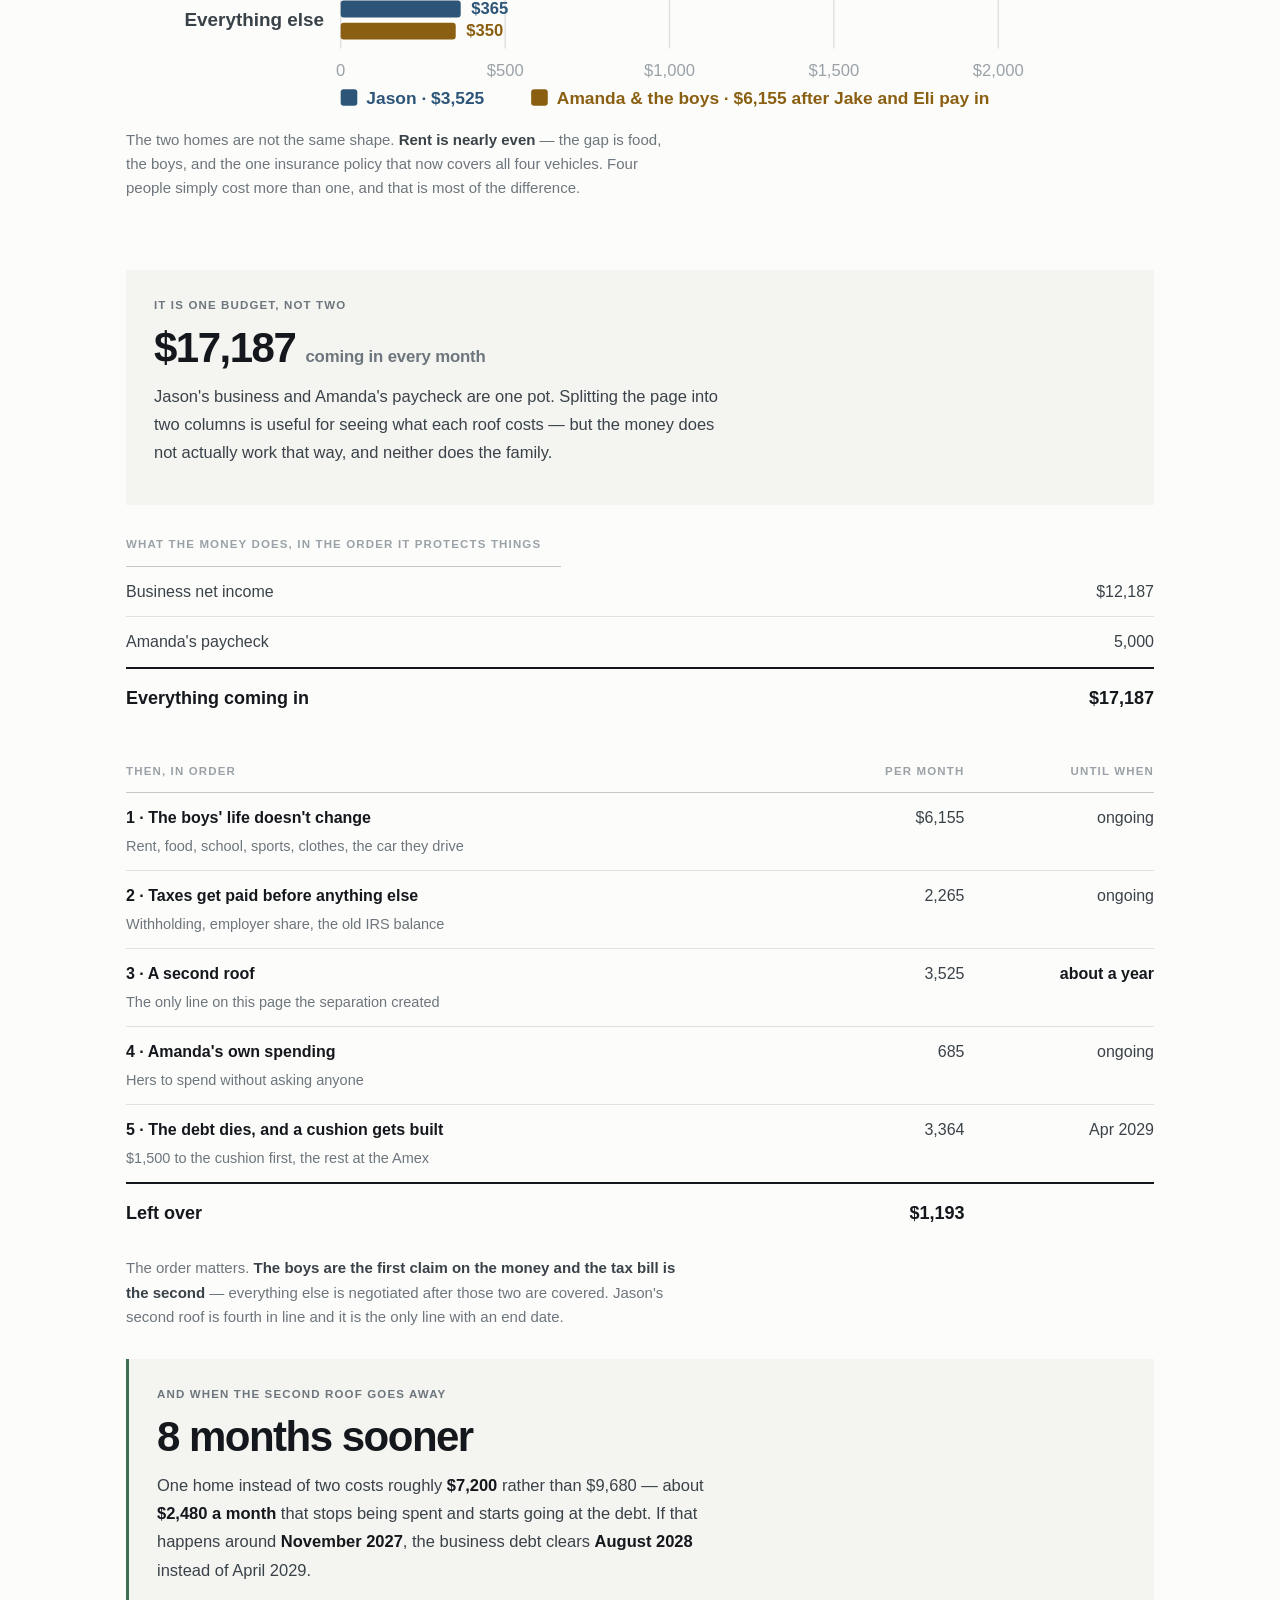
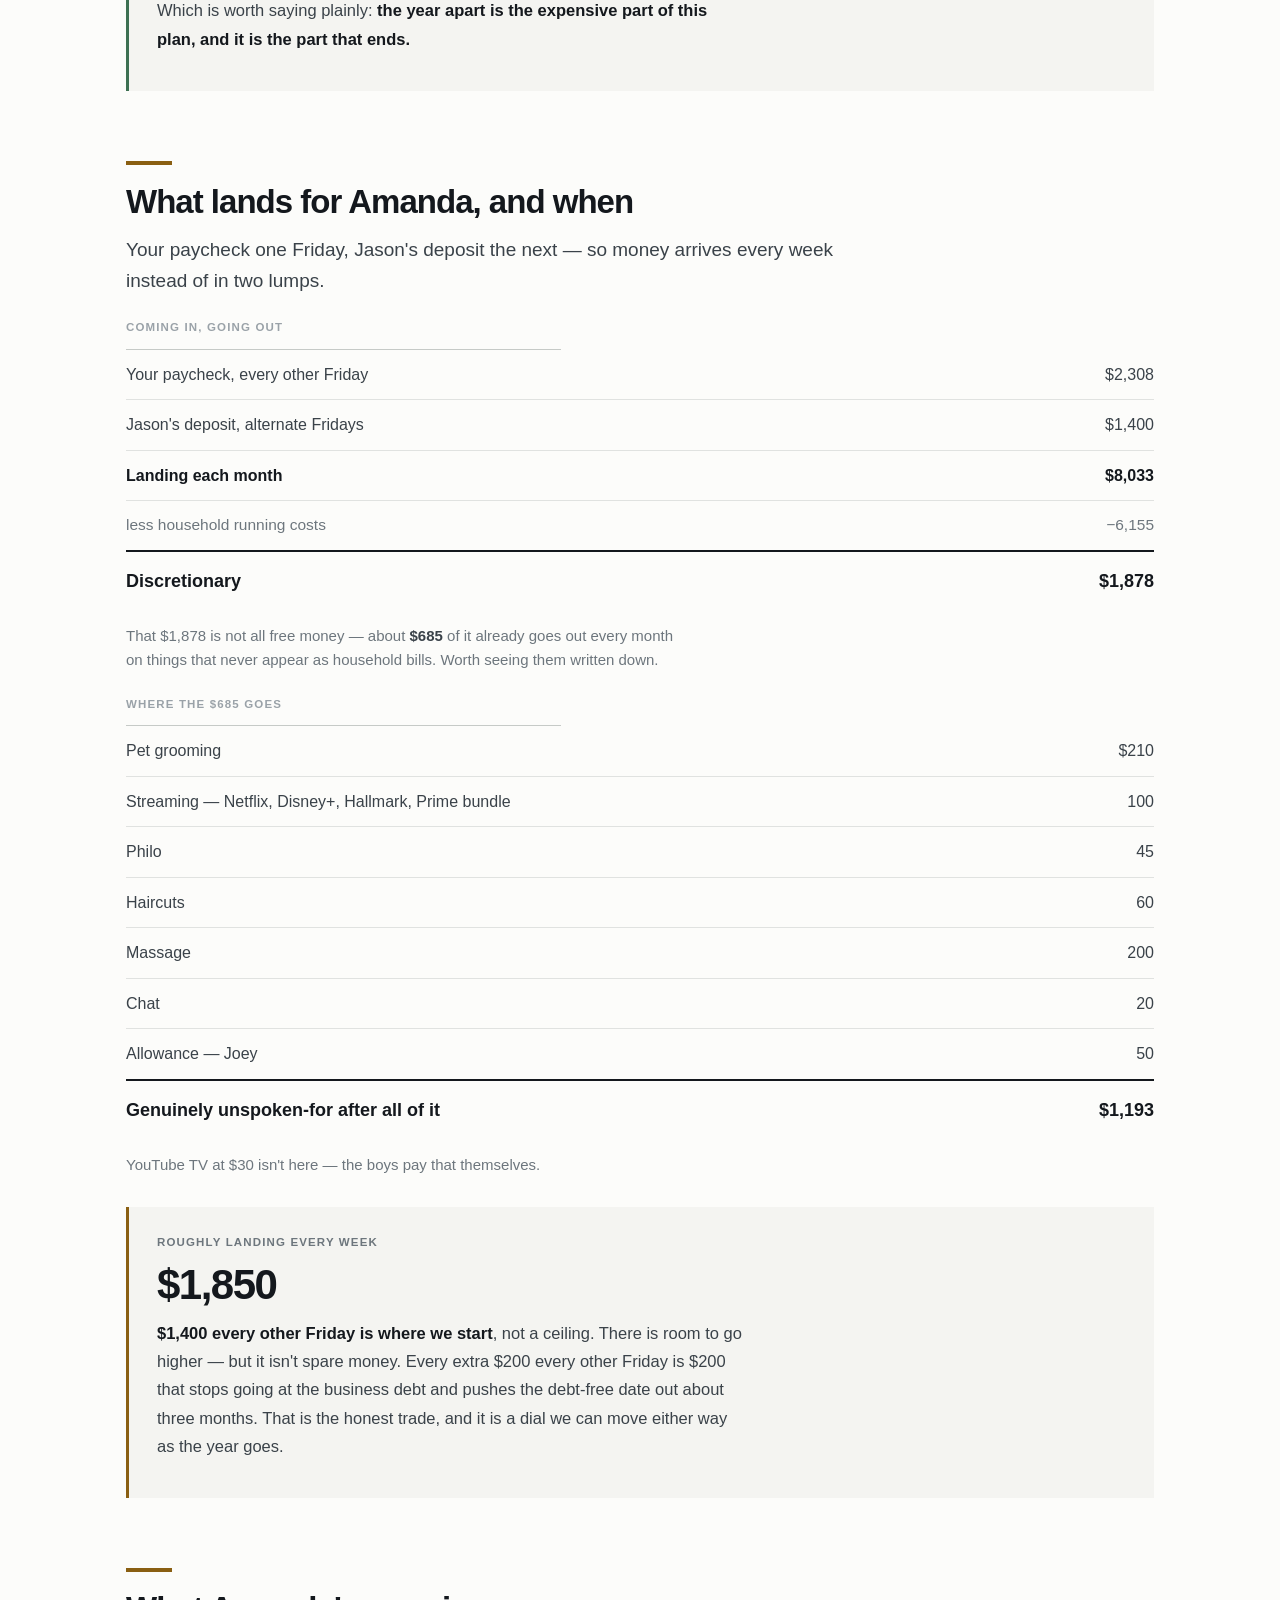
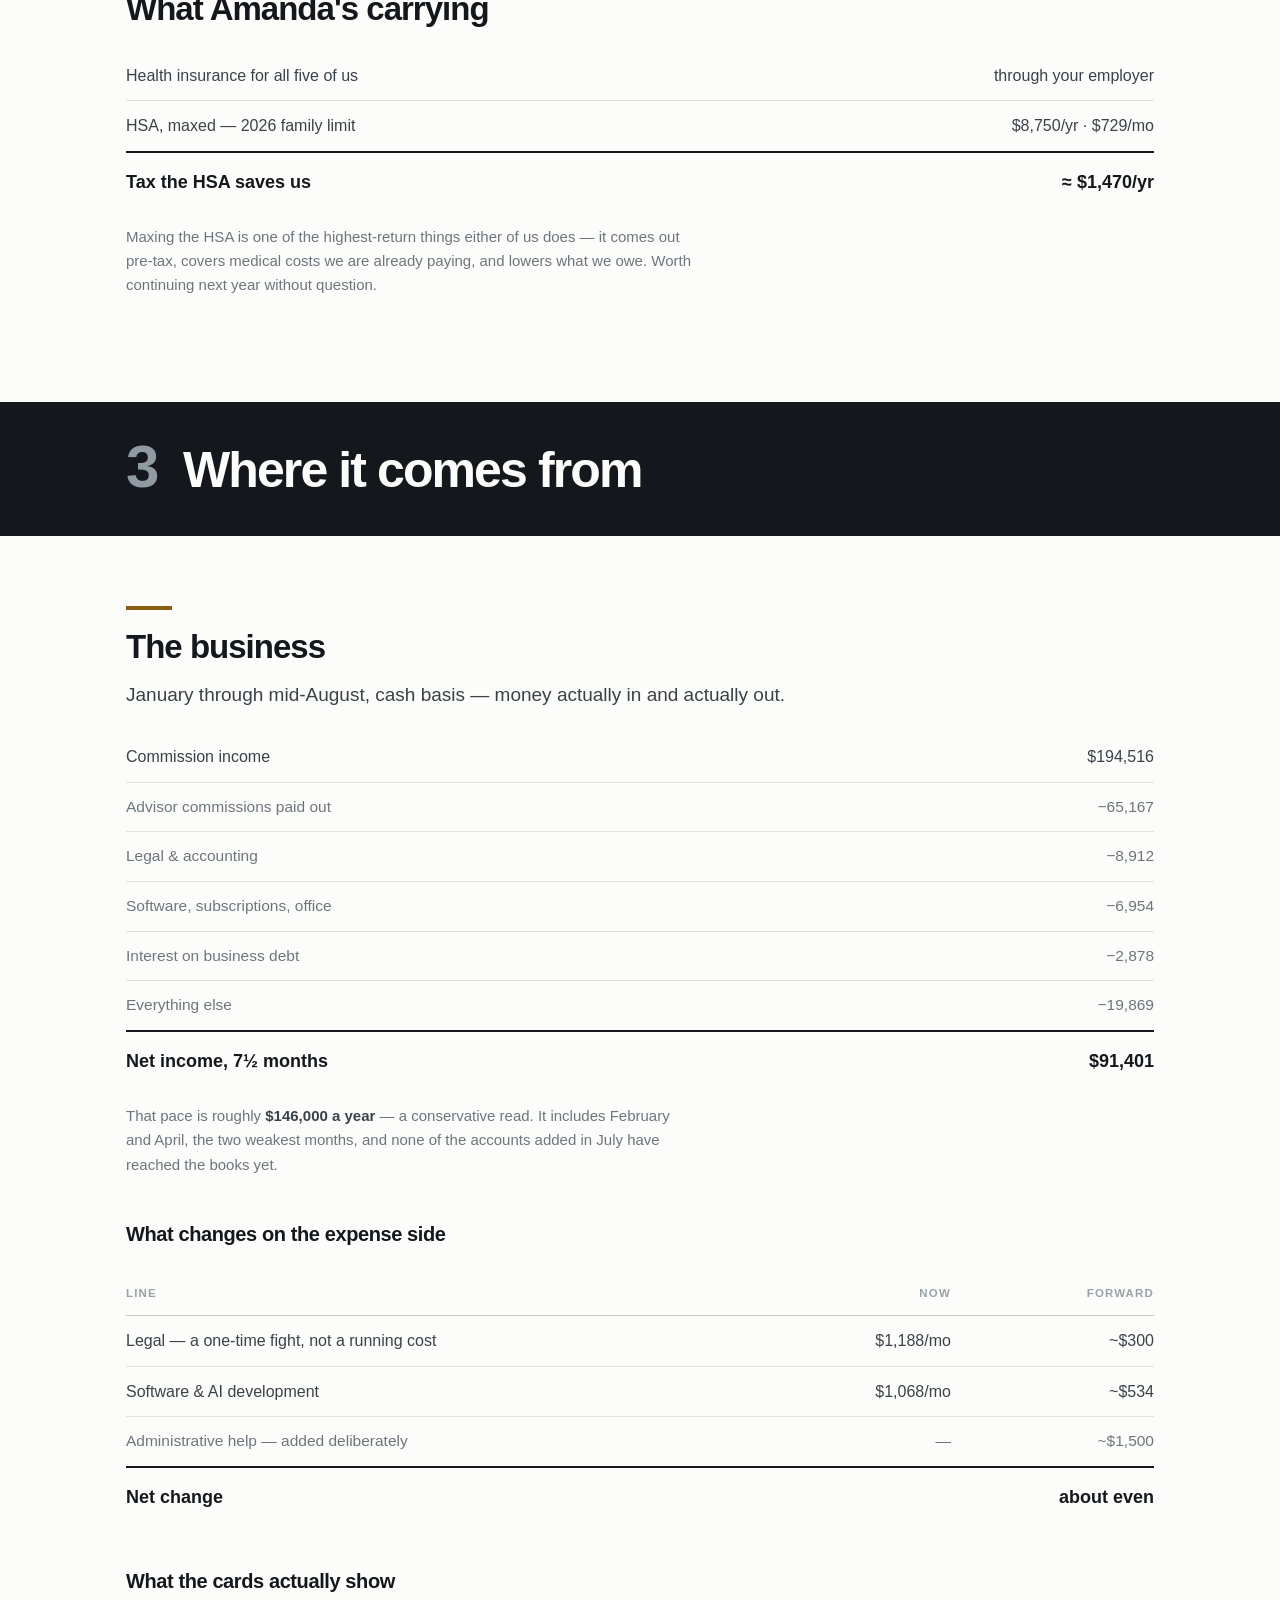
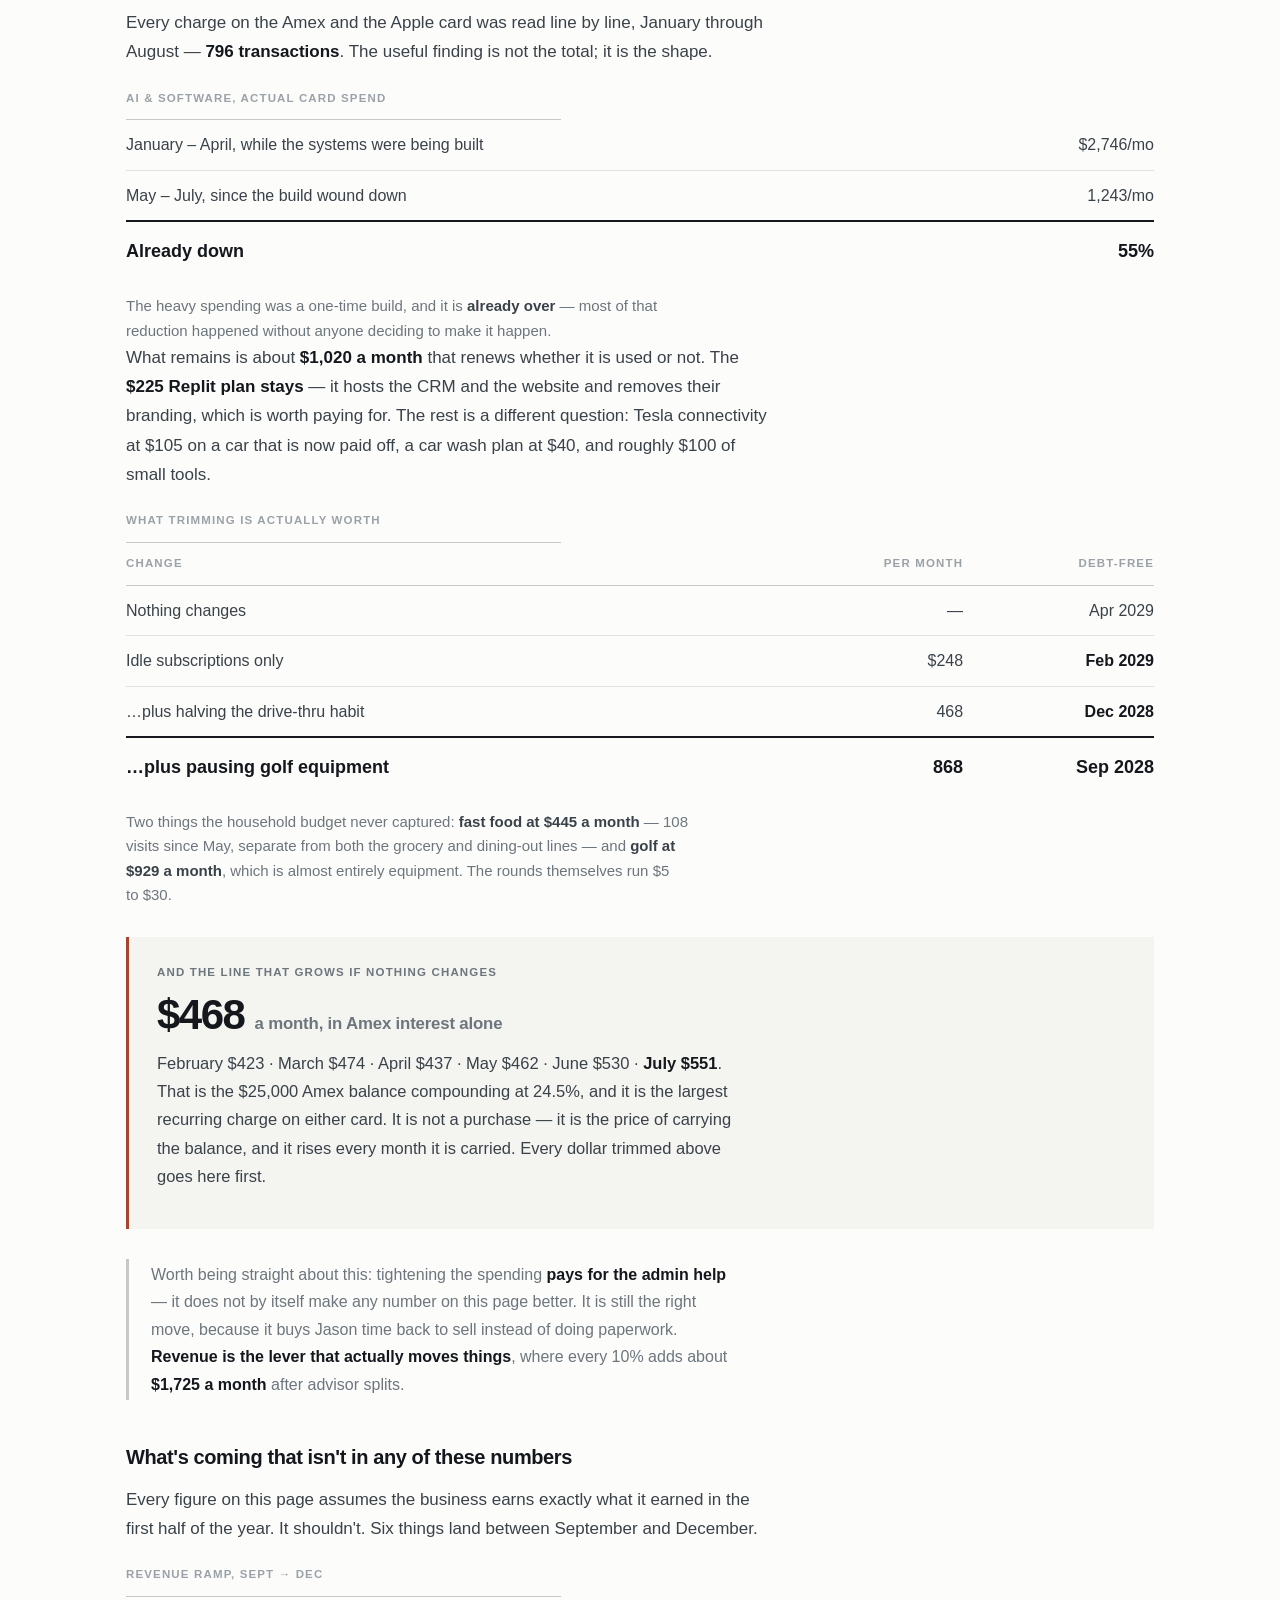
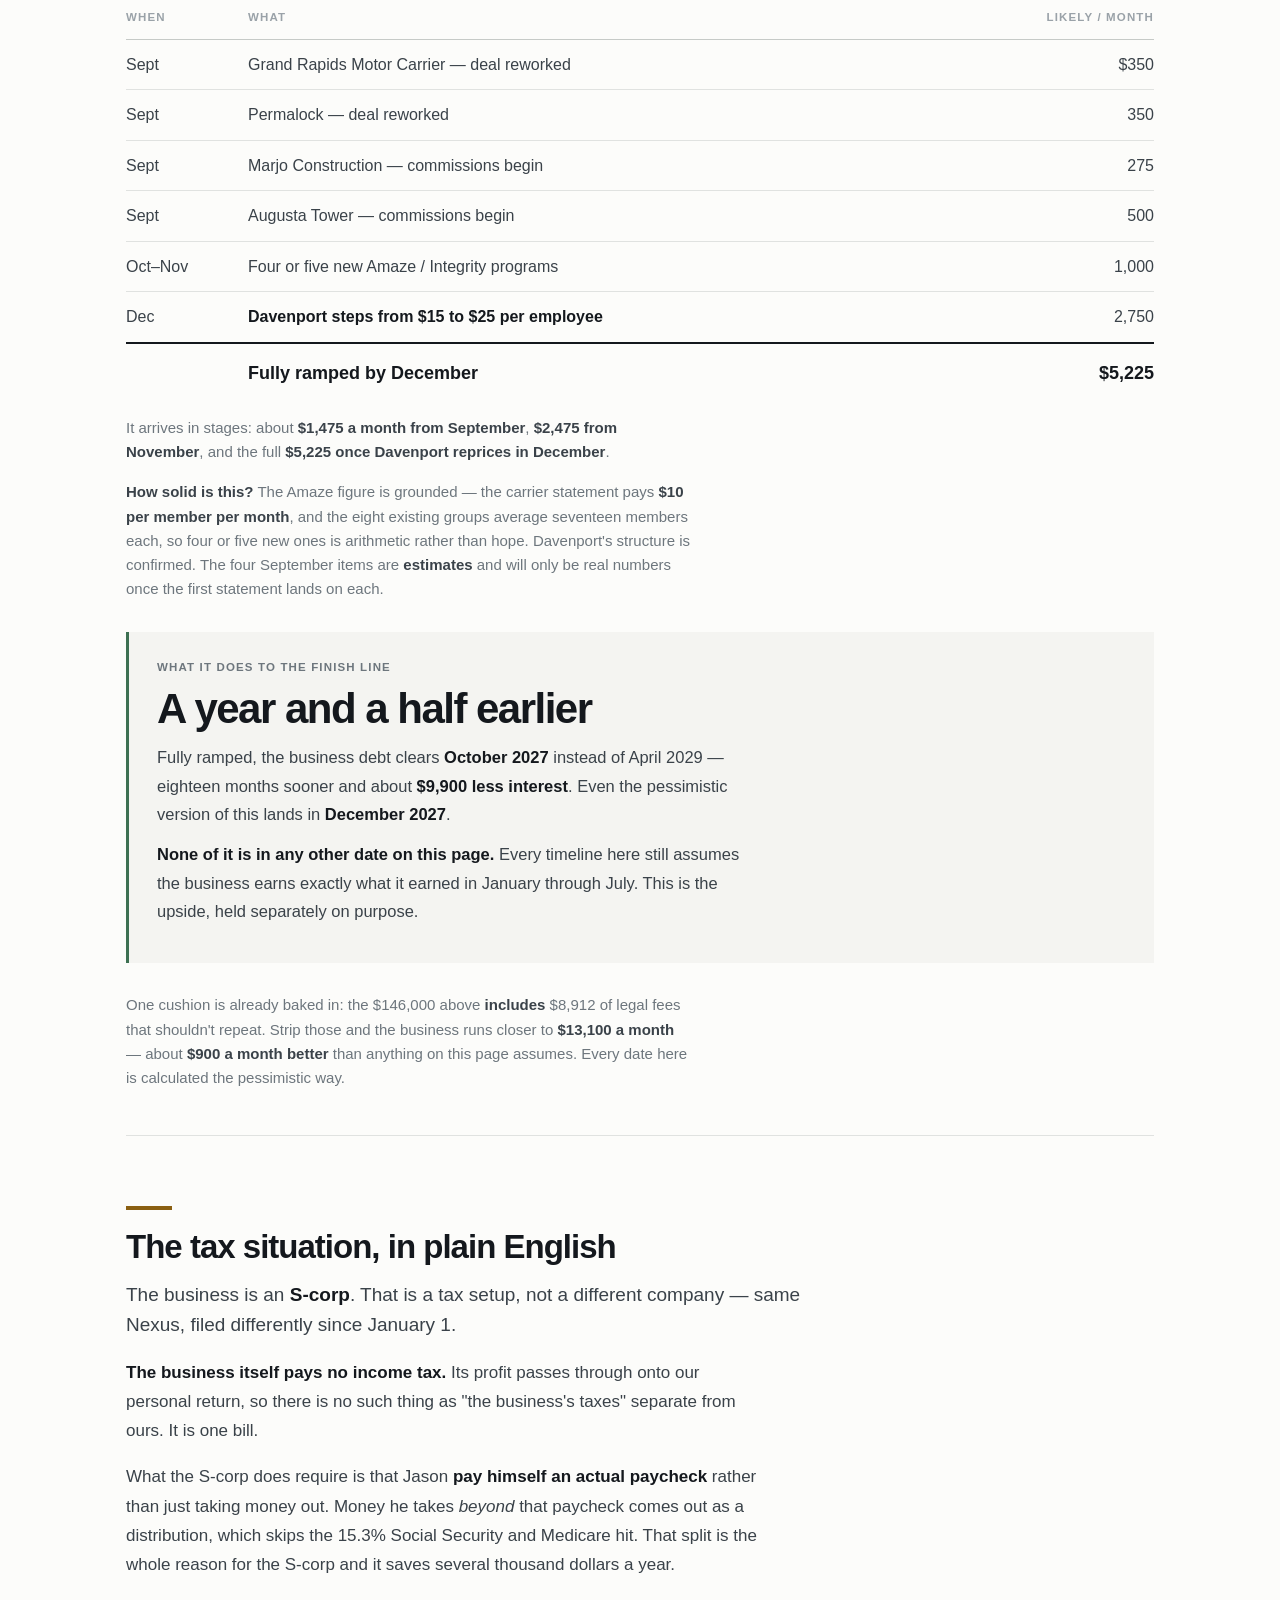
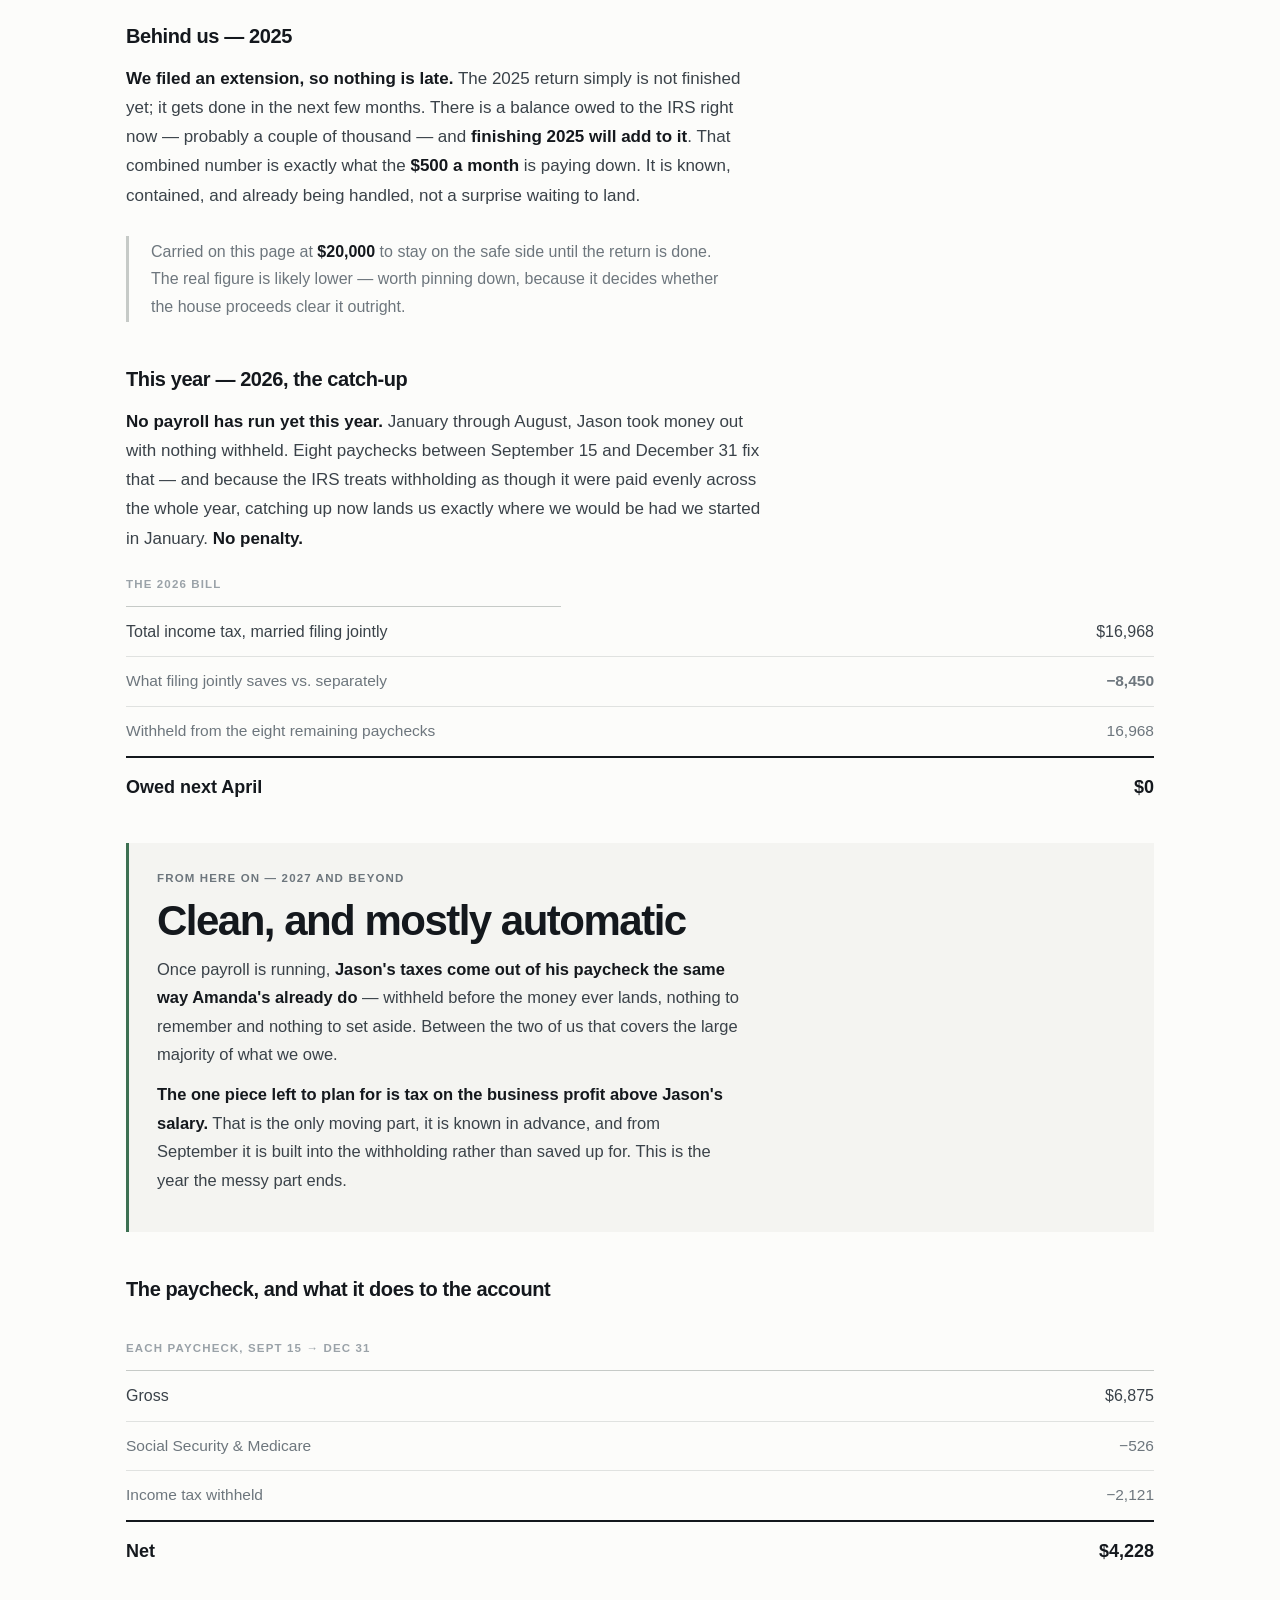
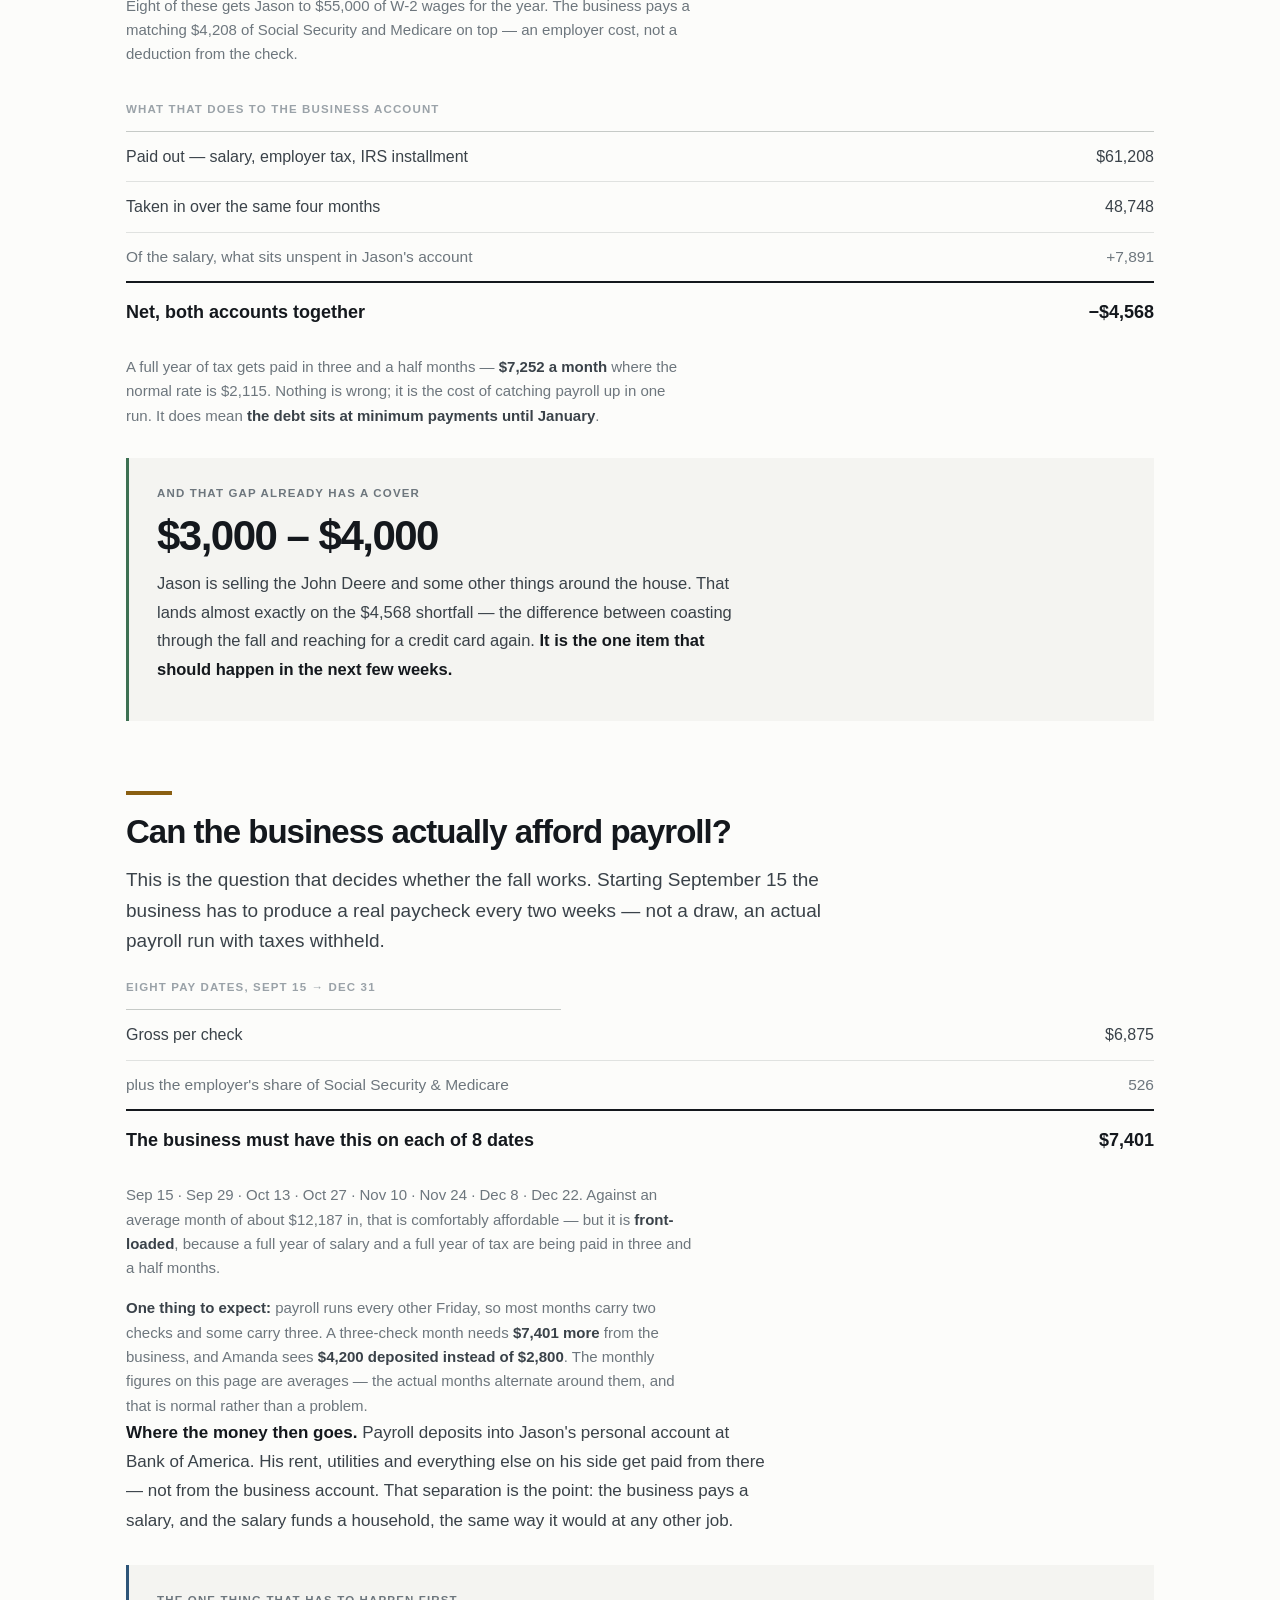
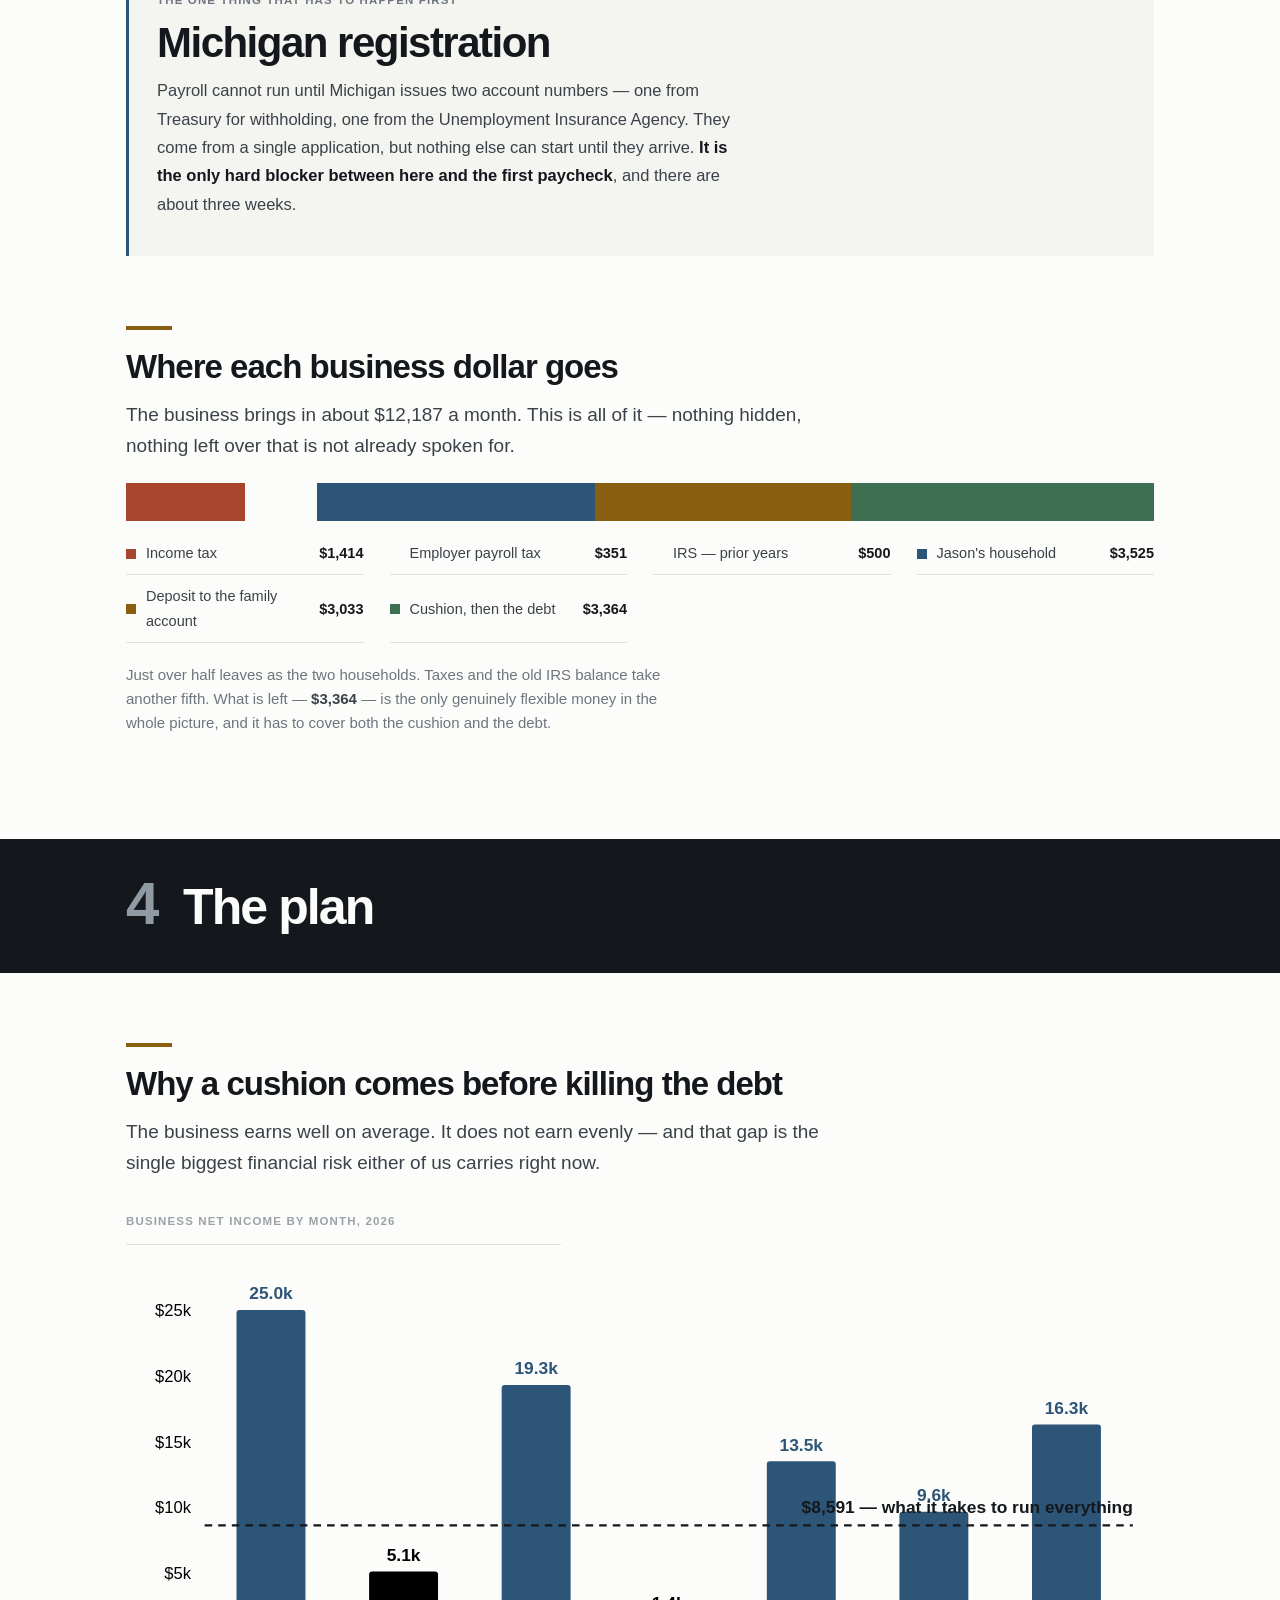
==== commit 47efdb5d: "Add the for-sale-by-owner page and wire it into the nav" ====
--- a/index.html
+++ b/index.html
@@ -34,7 +34,7 @@
 }
 *{box-sizing:border-box}
 html{-webkit-text-size-adjust:100%}
-body{margin:0;overflow-x:hidden;background:var(--paper);color:var(--body);
+body{margin:0;overflow-x:clip;background:var(--paper);color:var(--body);
   font-family:-apple-system,BlinkMacSystemFont,"Segoe UI Variable Text","Segoe UI",Roboto,"Helvetica Neue",Arial,sans-serif;
   font-size:17px;line-height:1.72;-webkit-font-smoothing:antialiased;text-rendering:optimizeLegibility}
 .num{font-variant-numeric:tabular-nums;font-feature-settings:"tnum" 1}
@@ -178,7 +178,7 @@
 </head>
 <body>
 <div class="page">
-<nav class="sitenav"><a href="./index.html" class="on">The plan</a><a href="./budget.html">Budget calculator</a><a href="./todo.html">What needs doing</a></nav>
+<nav class="sitenav"><a href="./index.html" class="on">The plan</a><a href="./budget.html">Budget calculator</a><a href="./todo.html">What needs doing</a><a href="./fsbo.html">Selling the house</a></nav>
 <header class="mast">
   <p class="dateline">Where we stand · August 2026</p>
   <h1>The Whole Picture</h1>
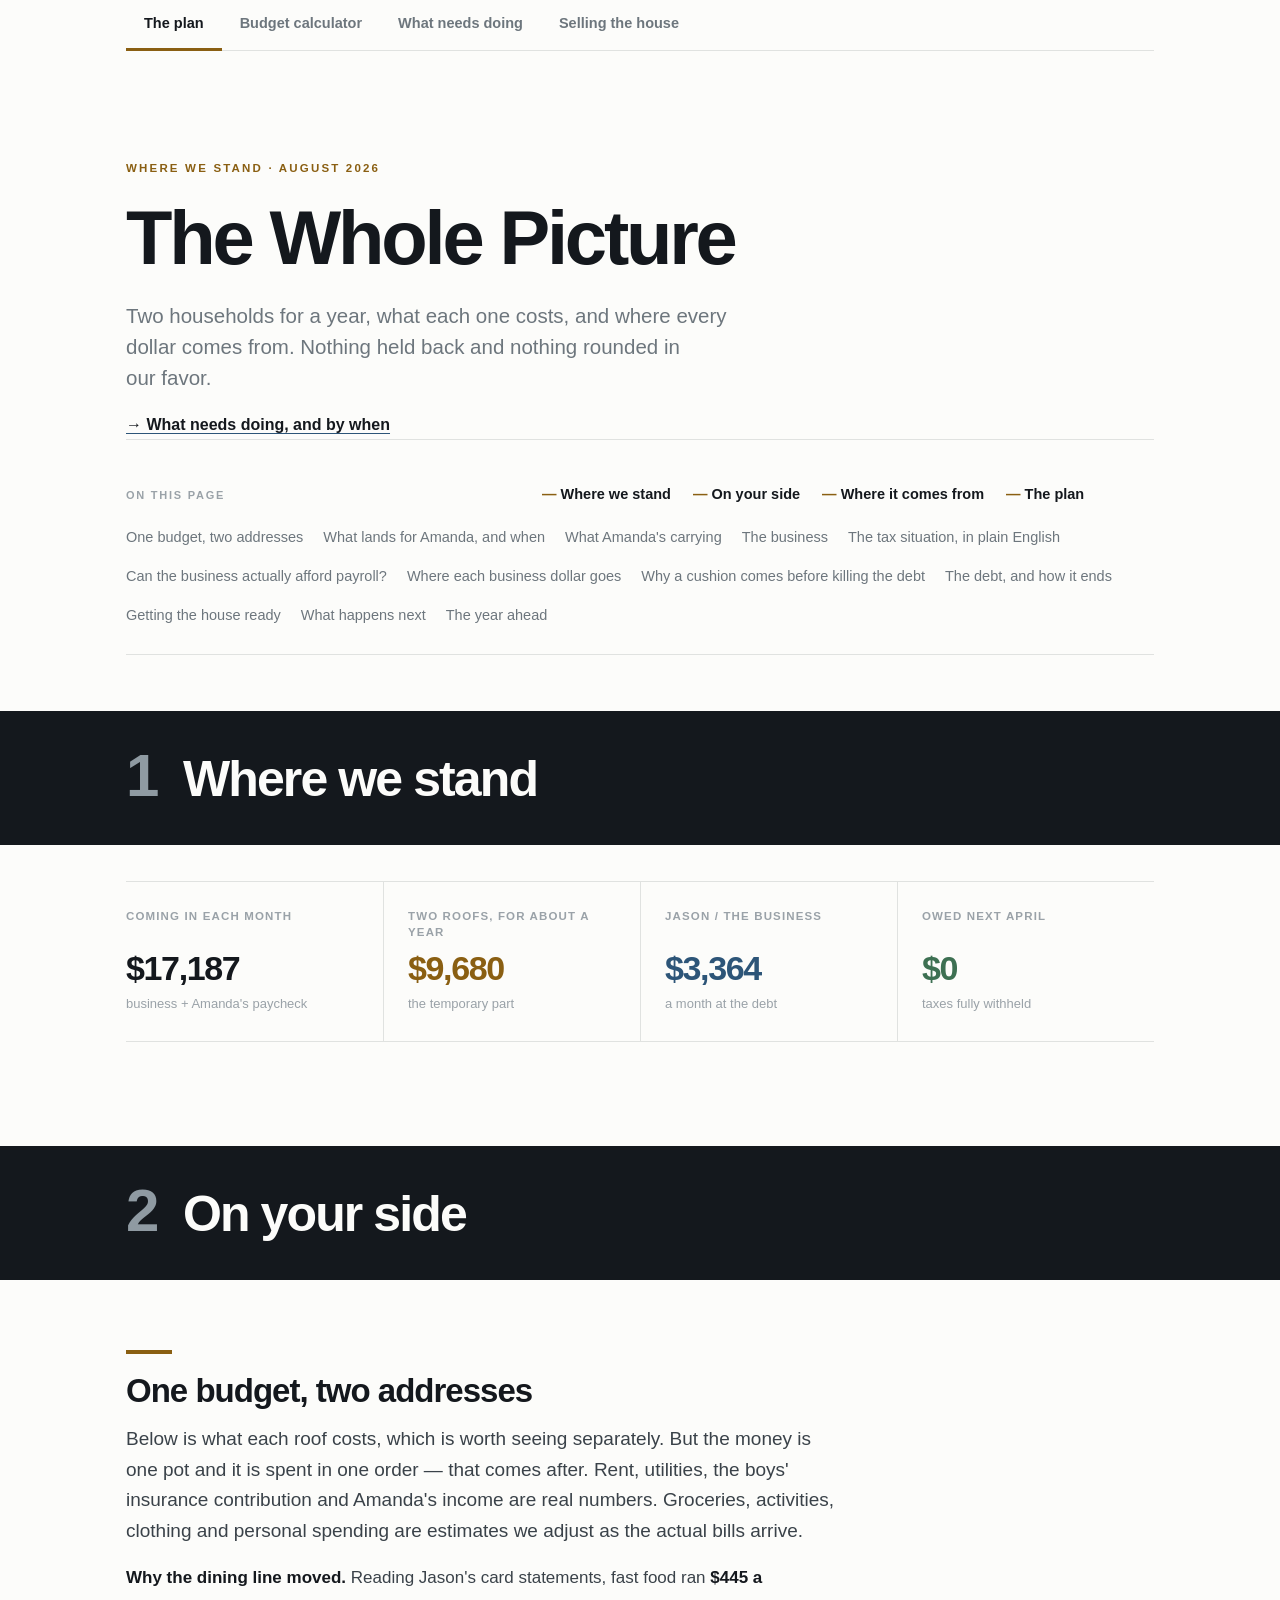
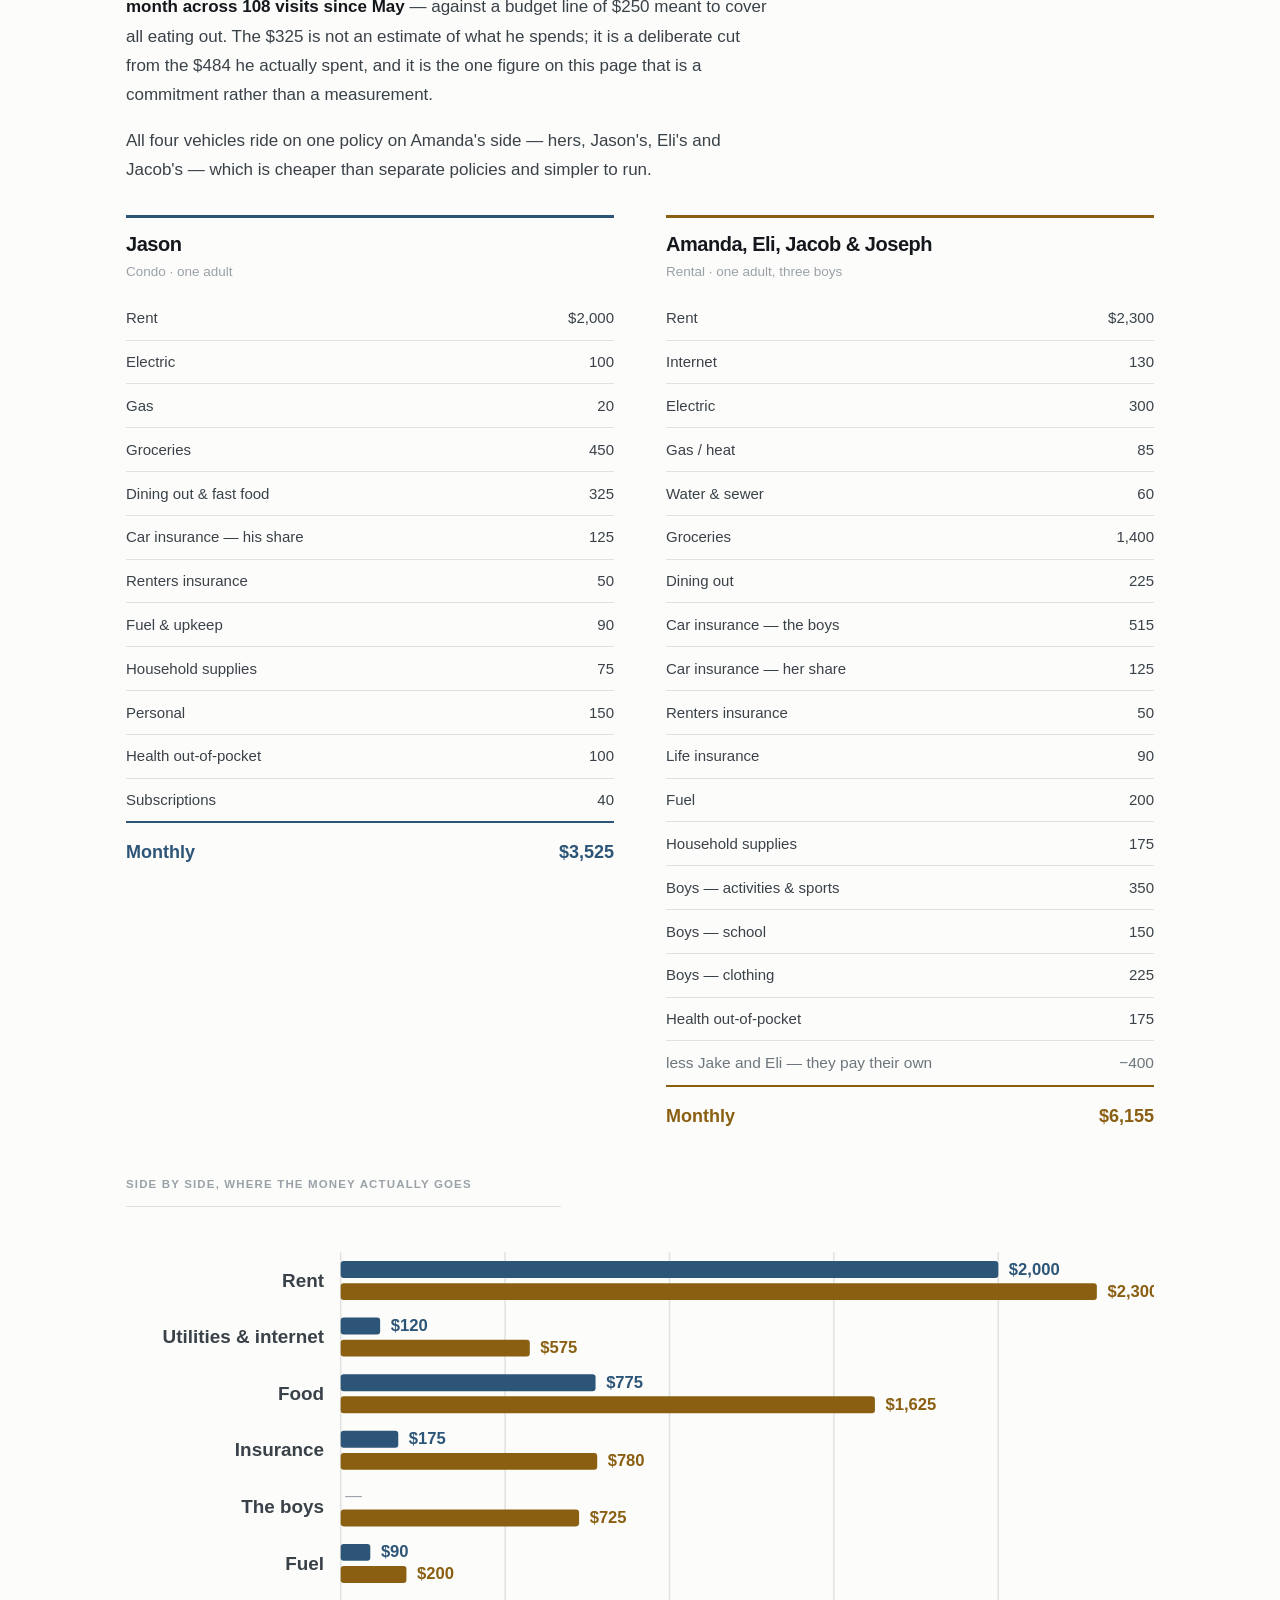
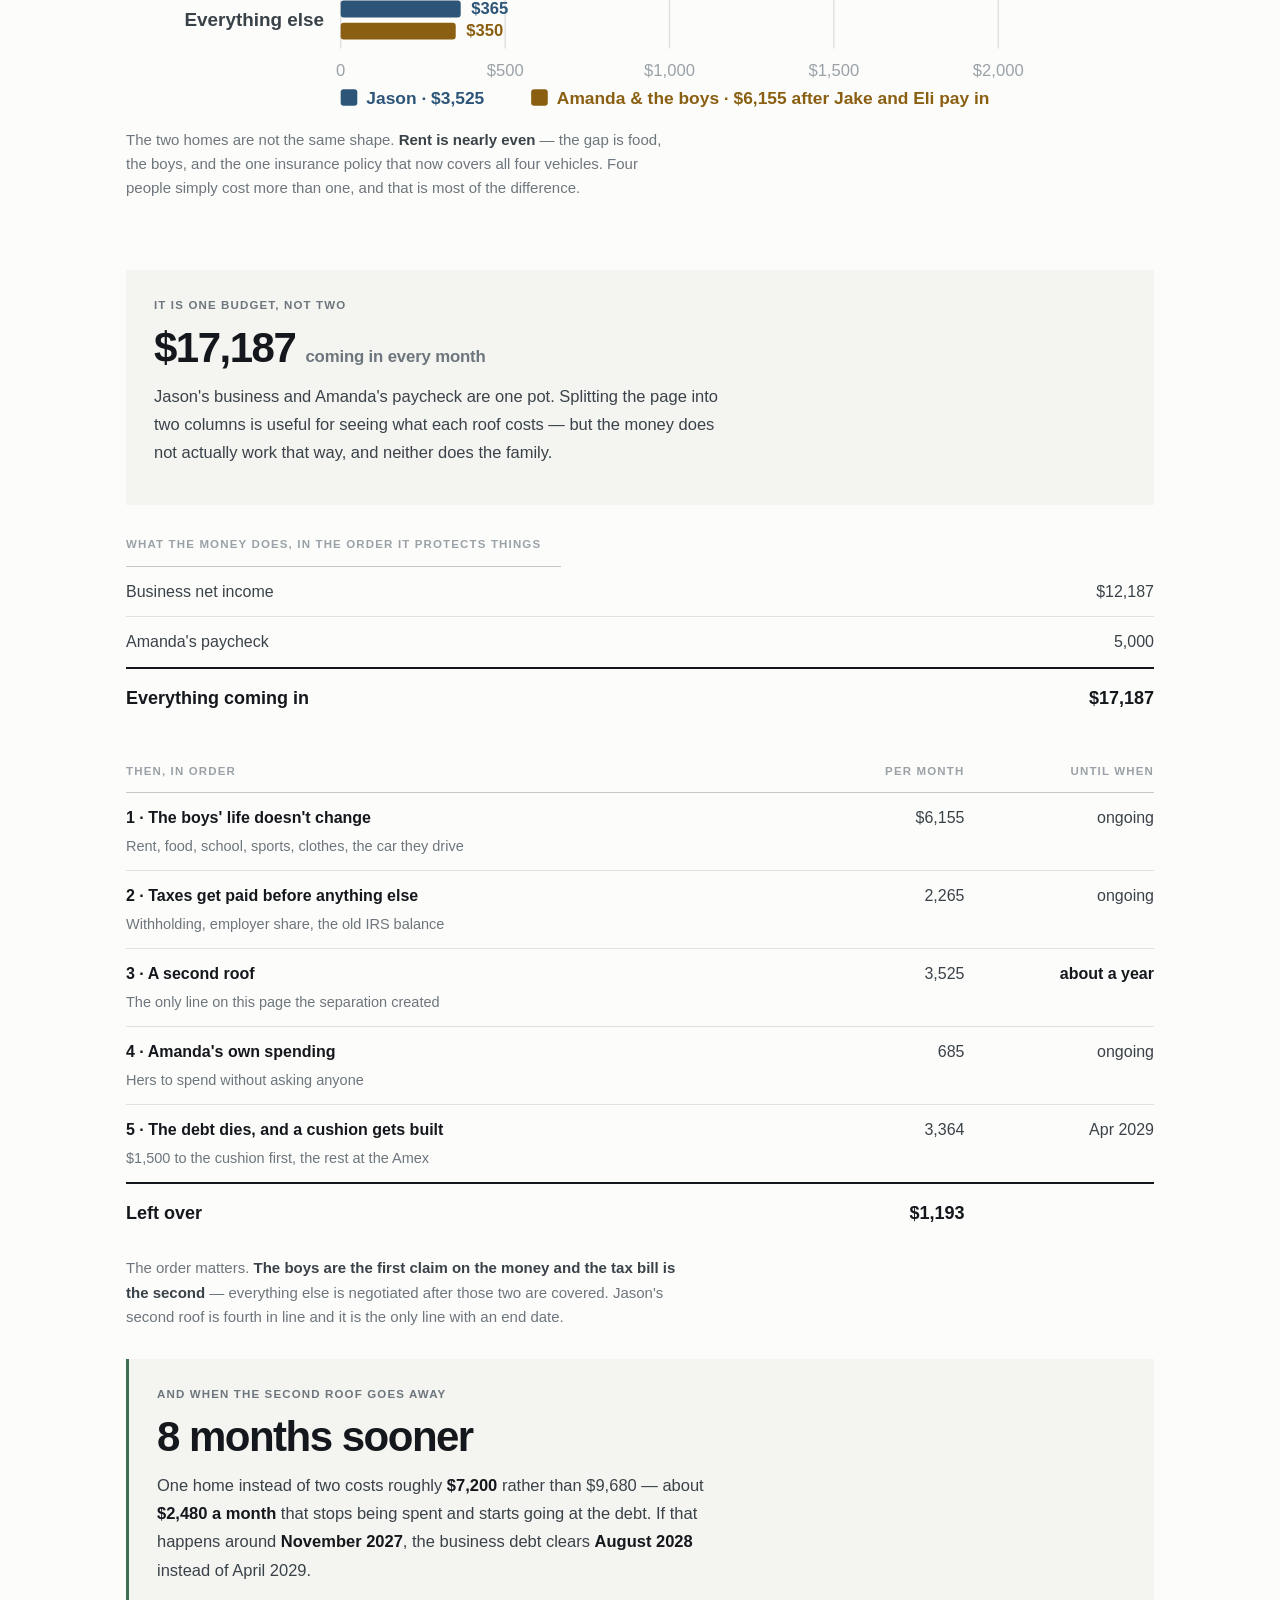
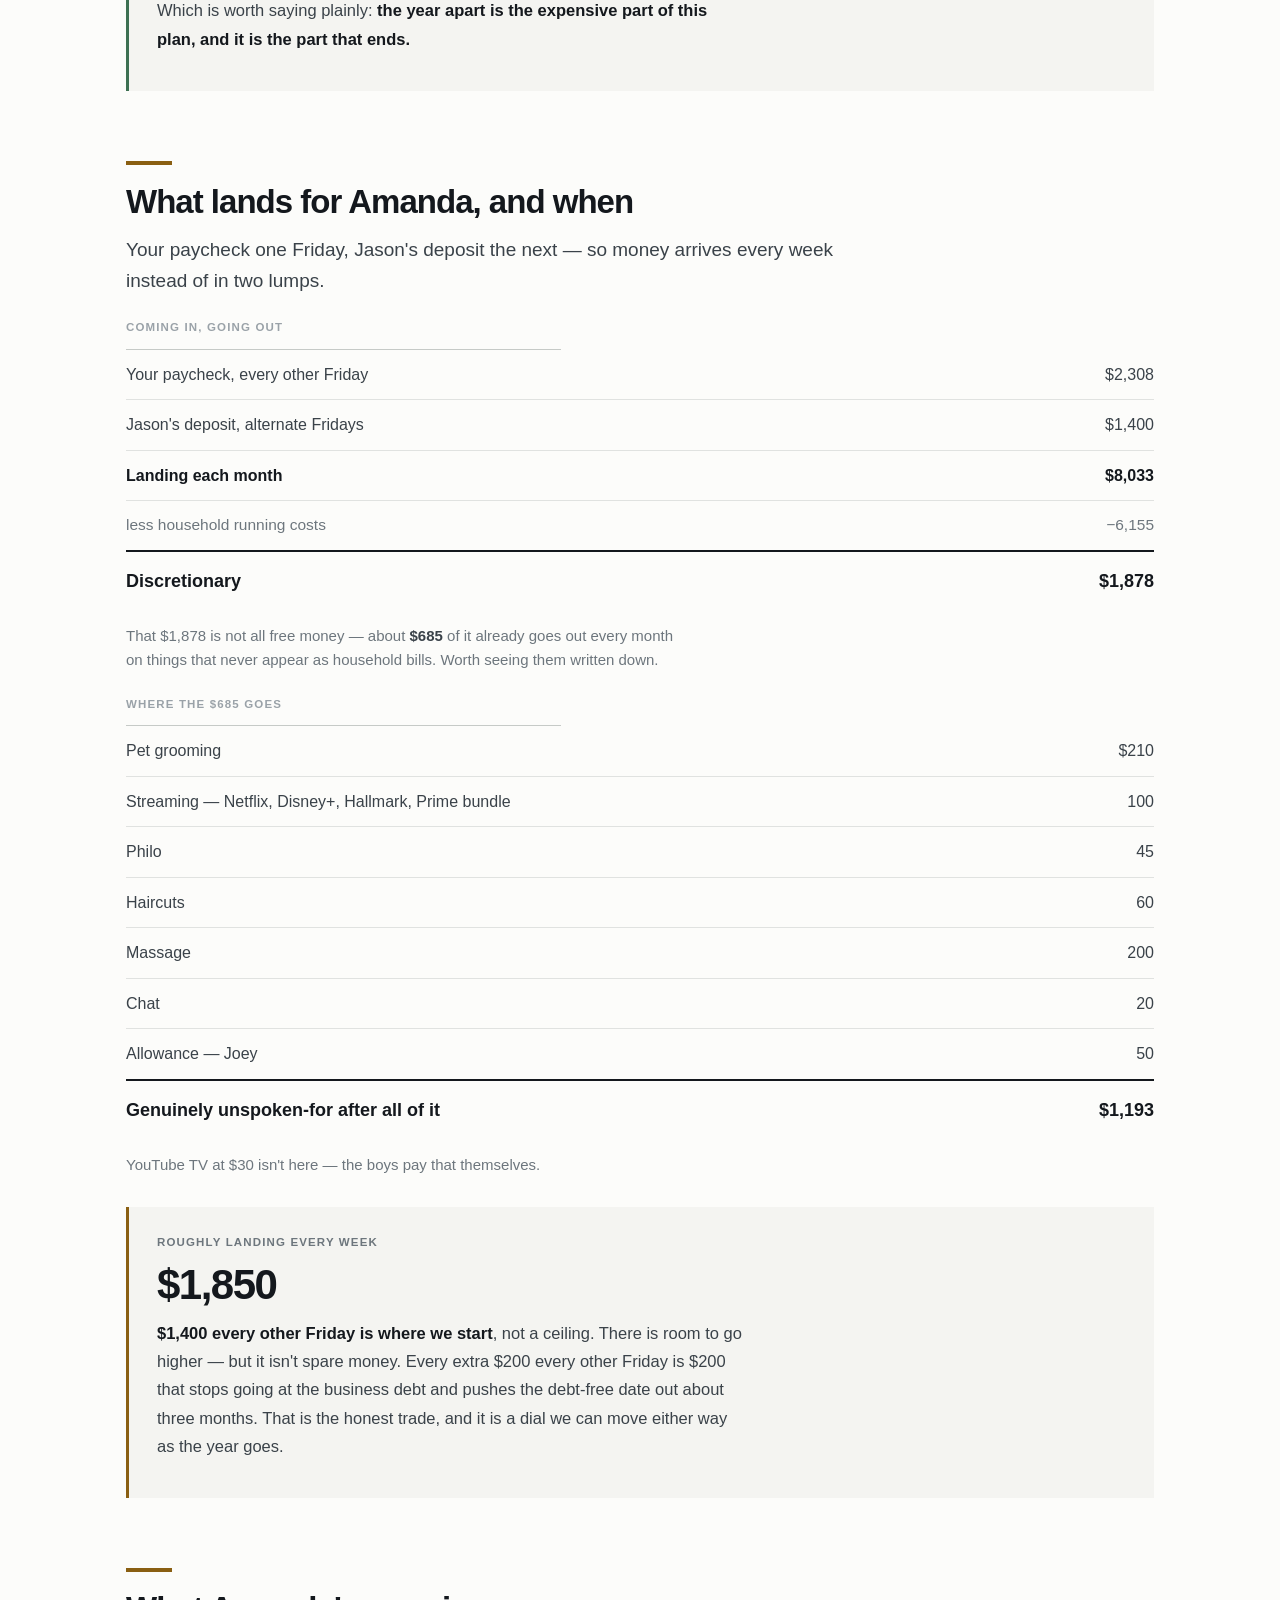
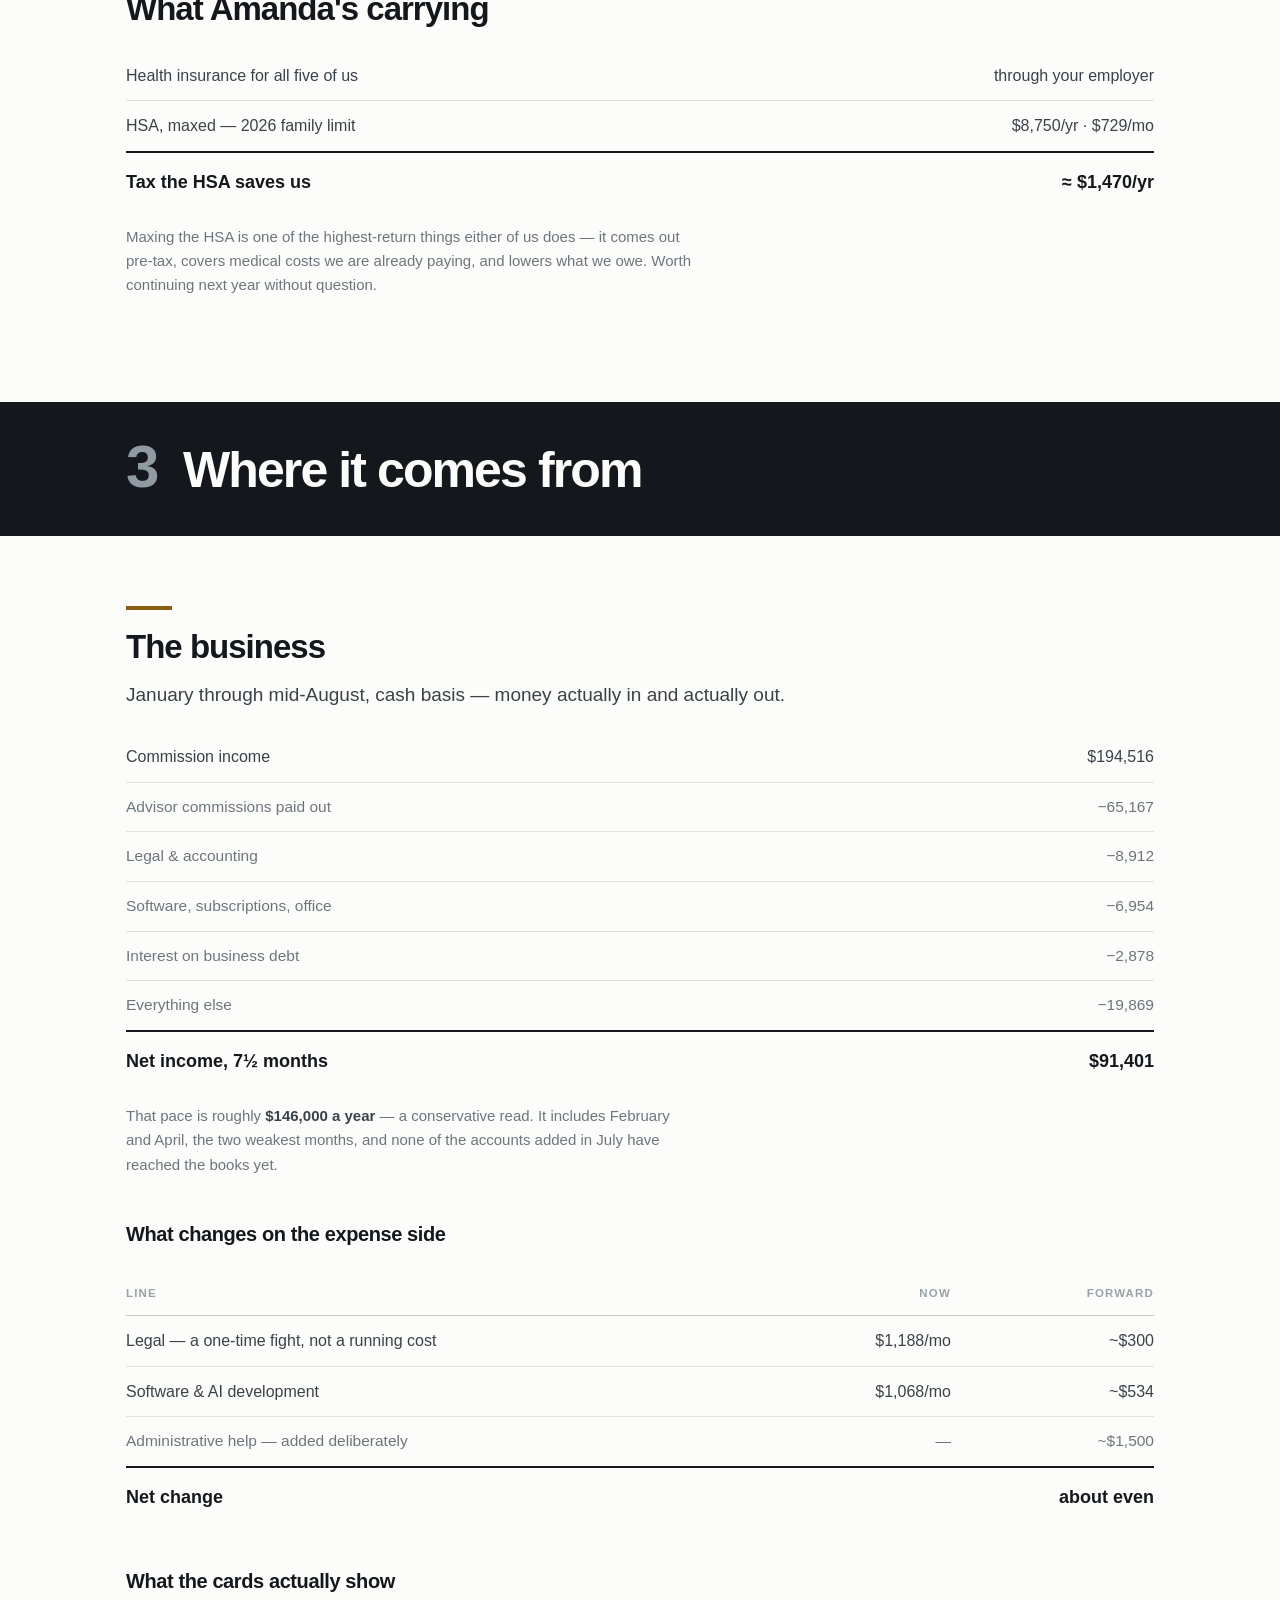
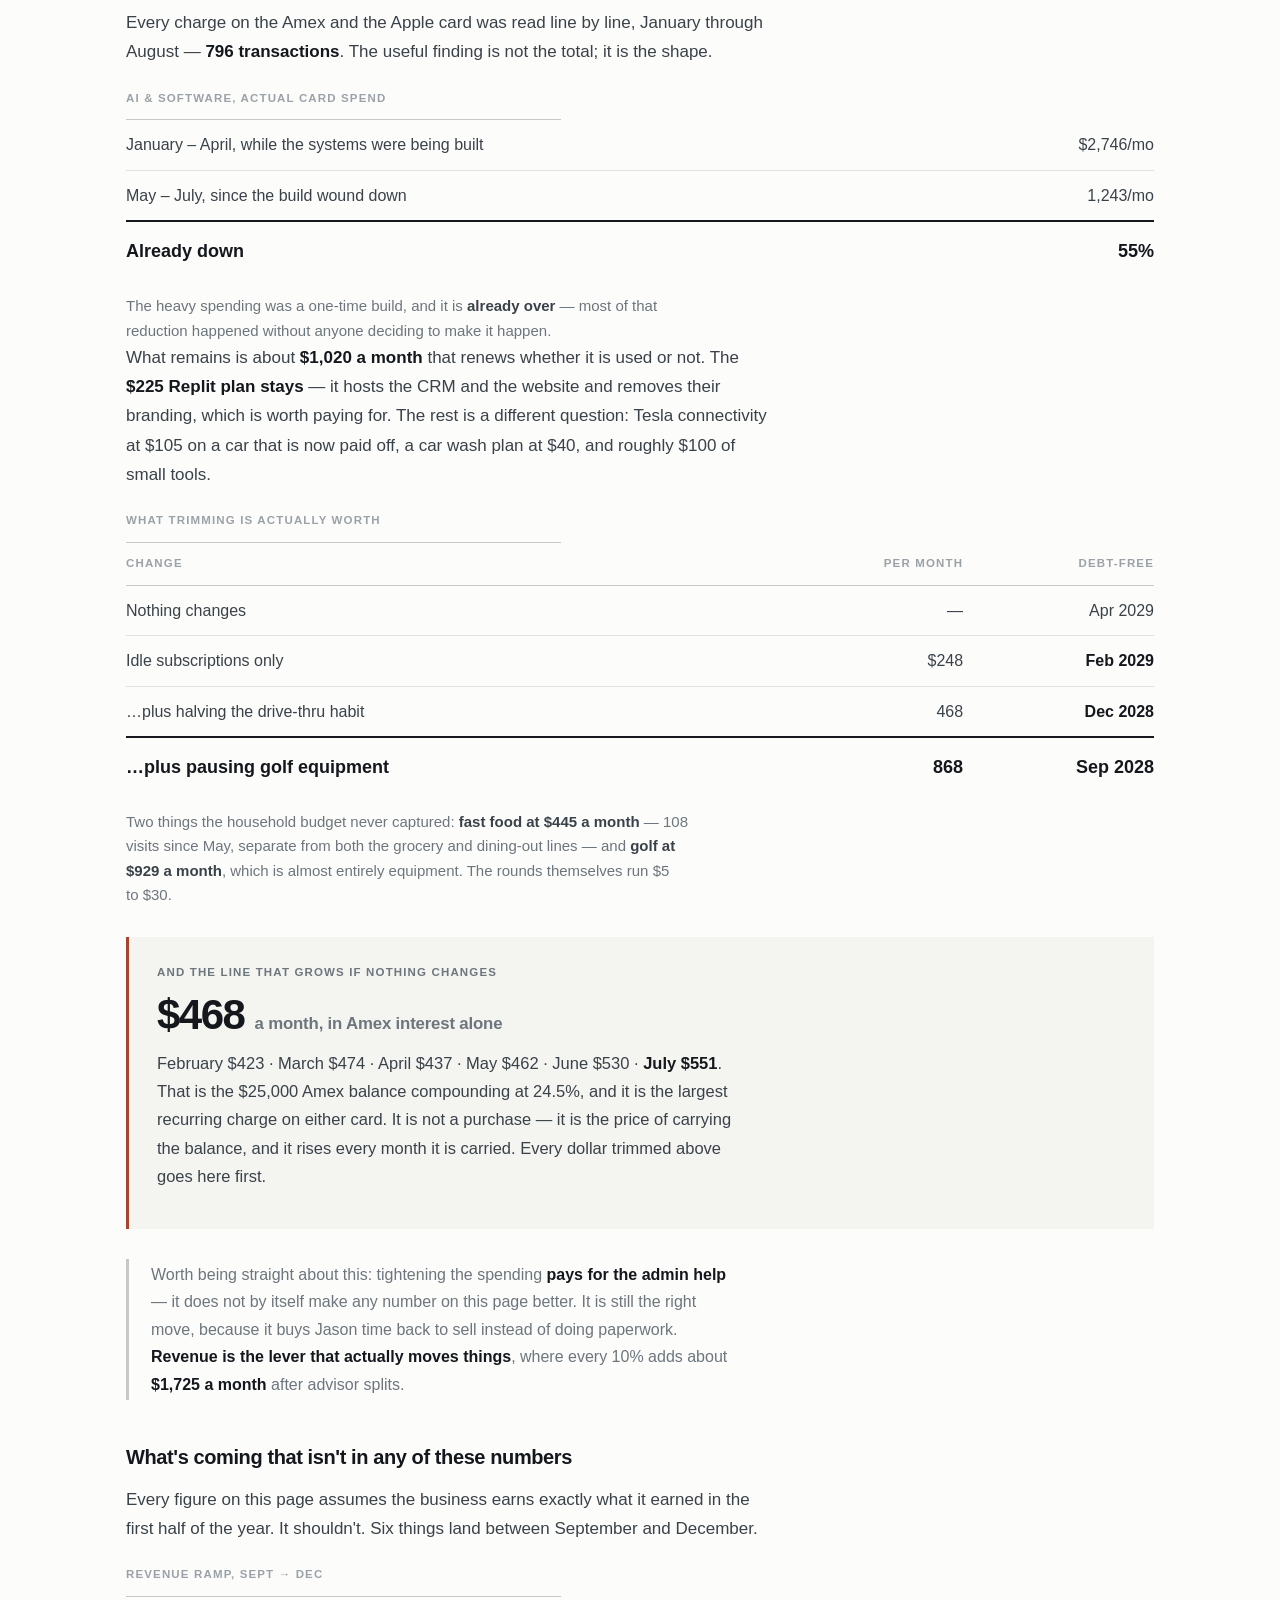
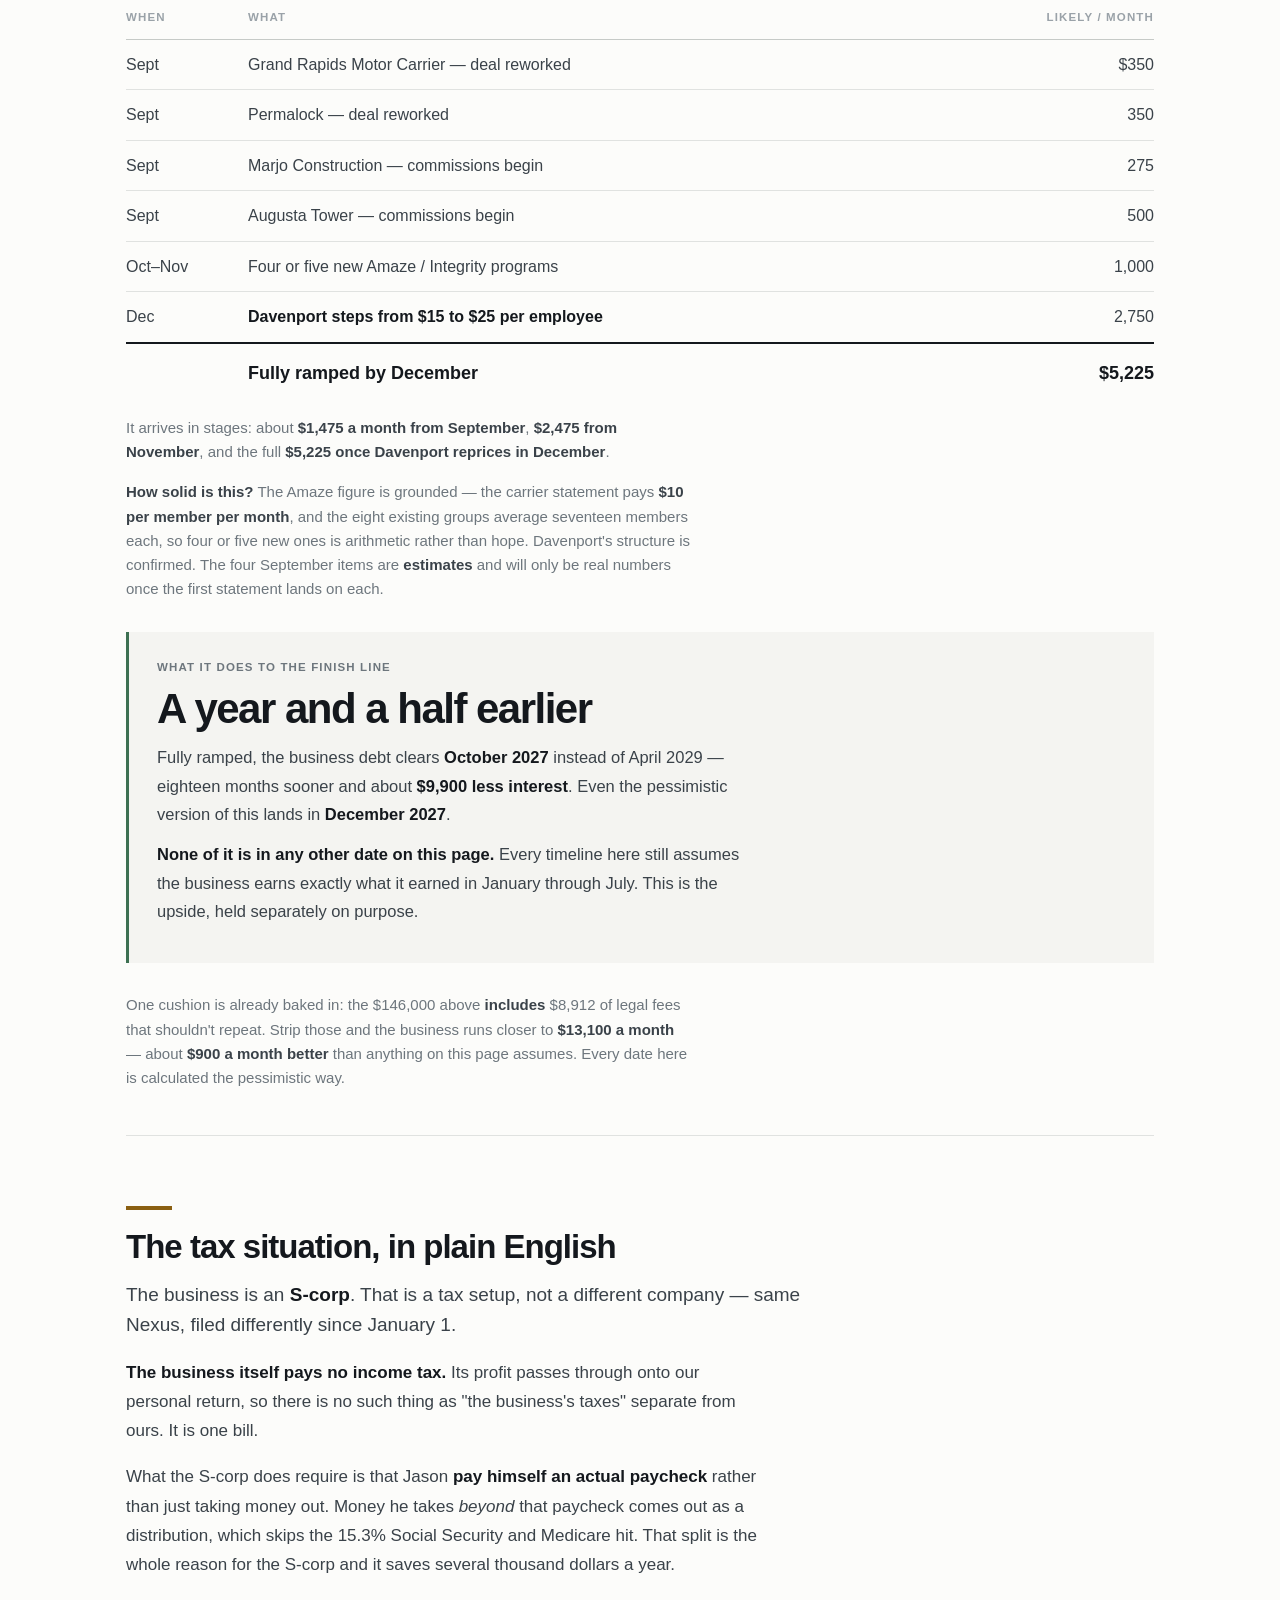
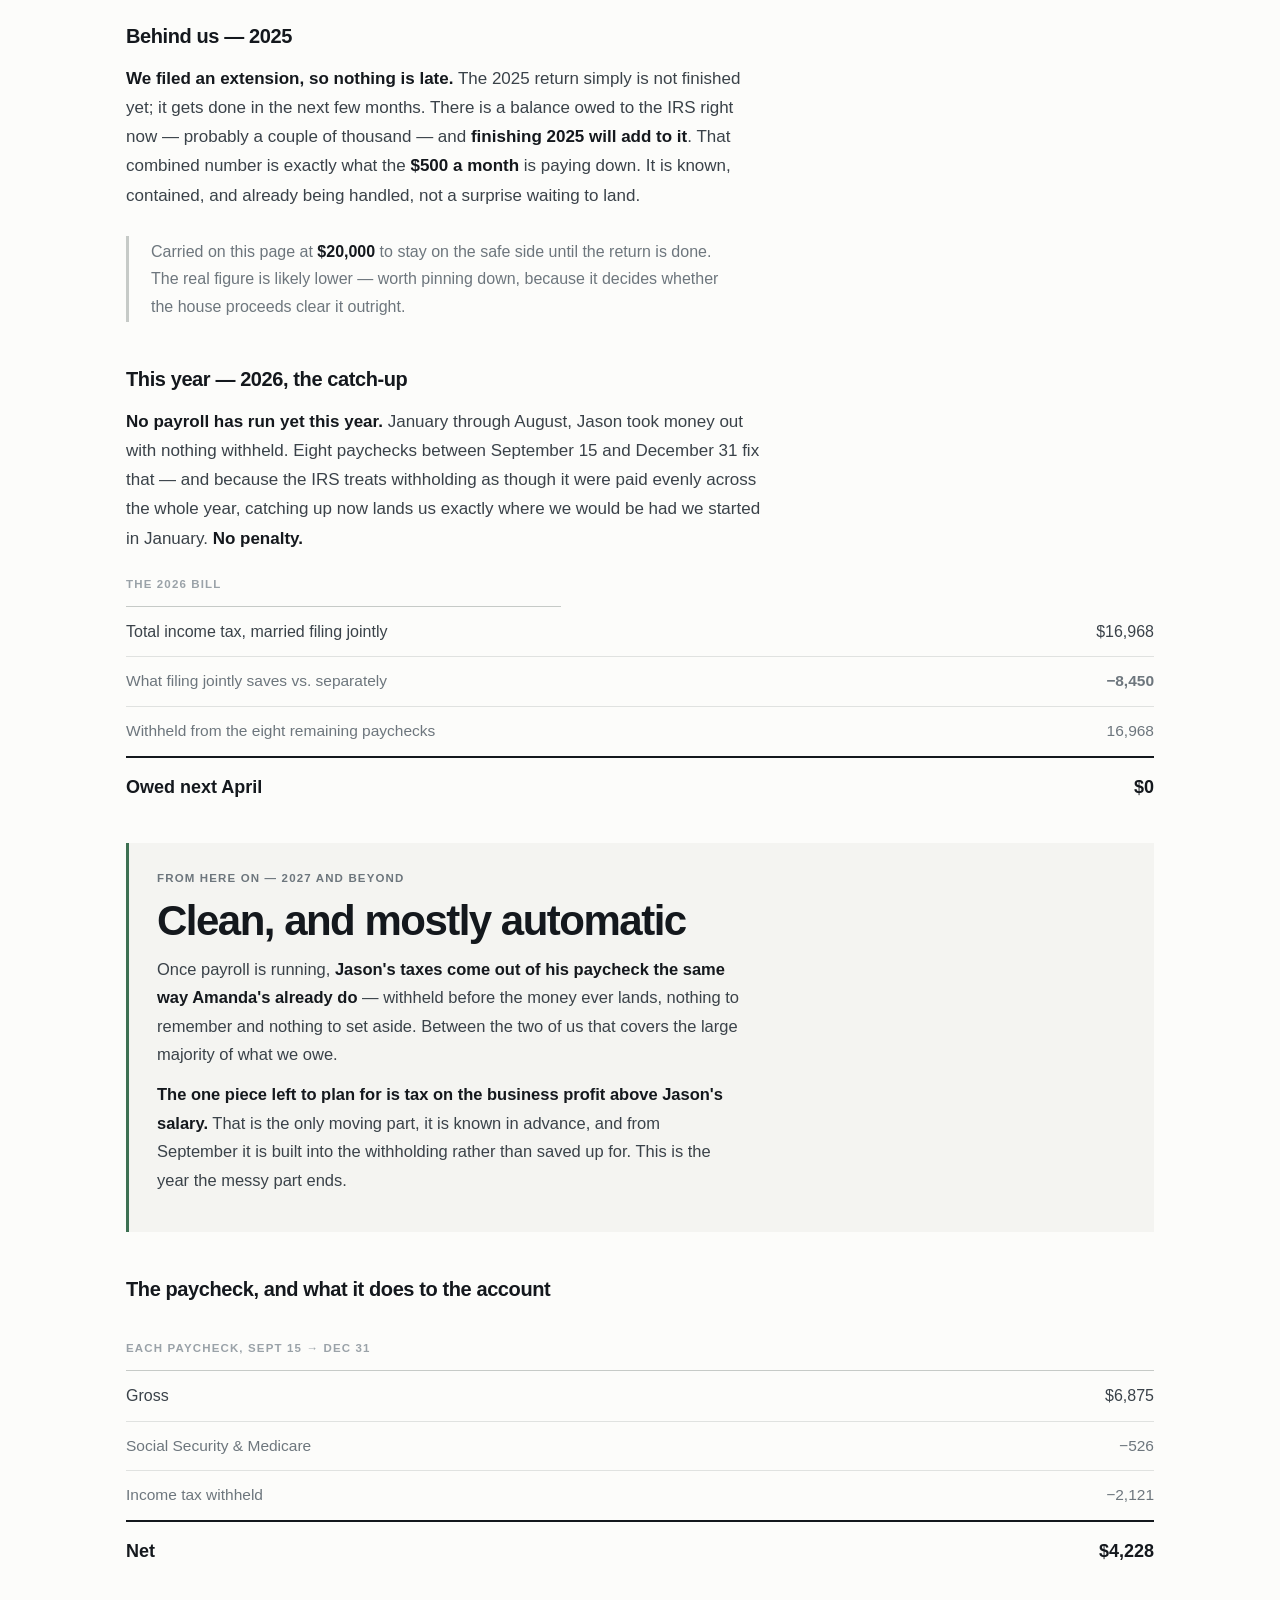
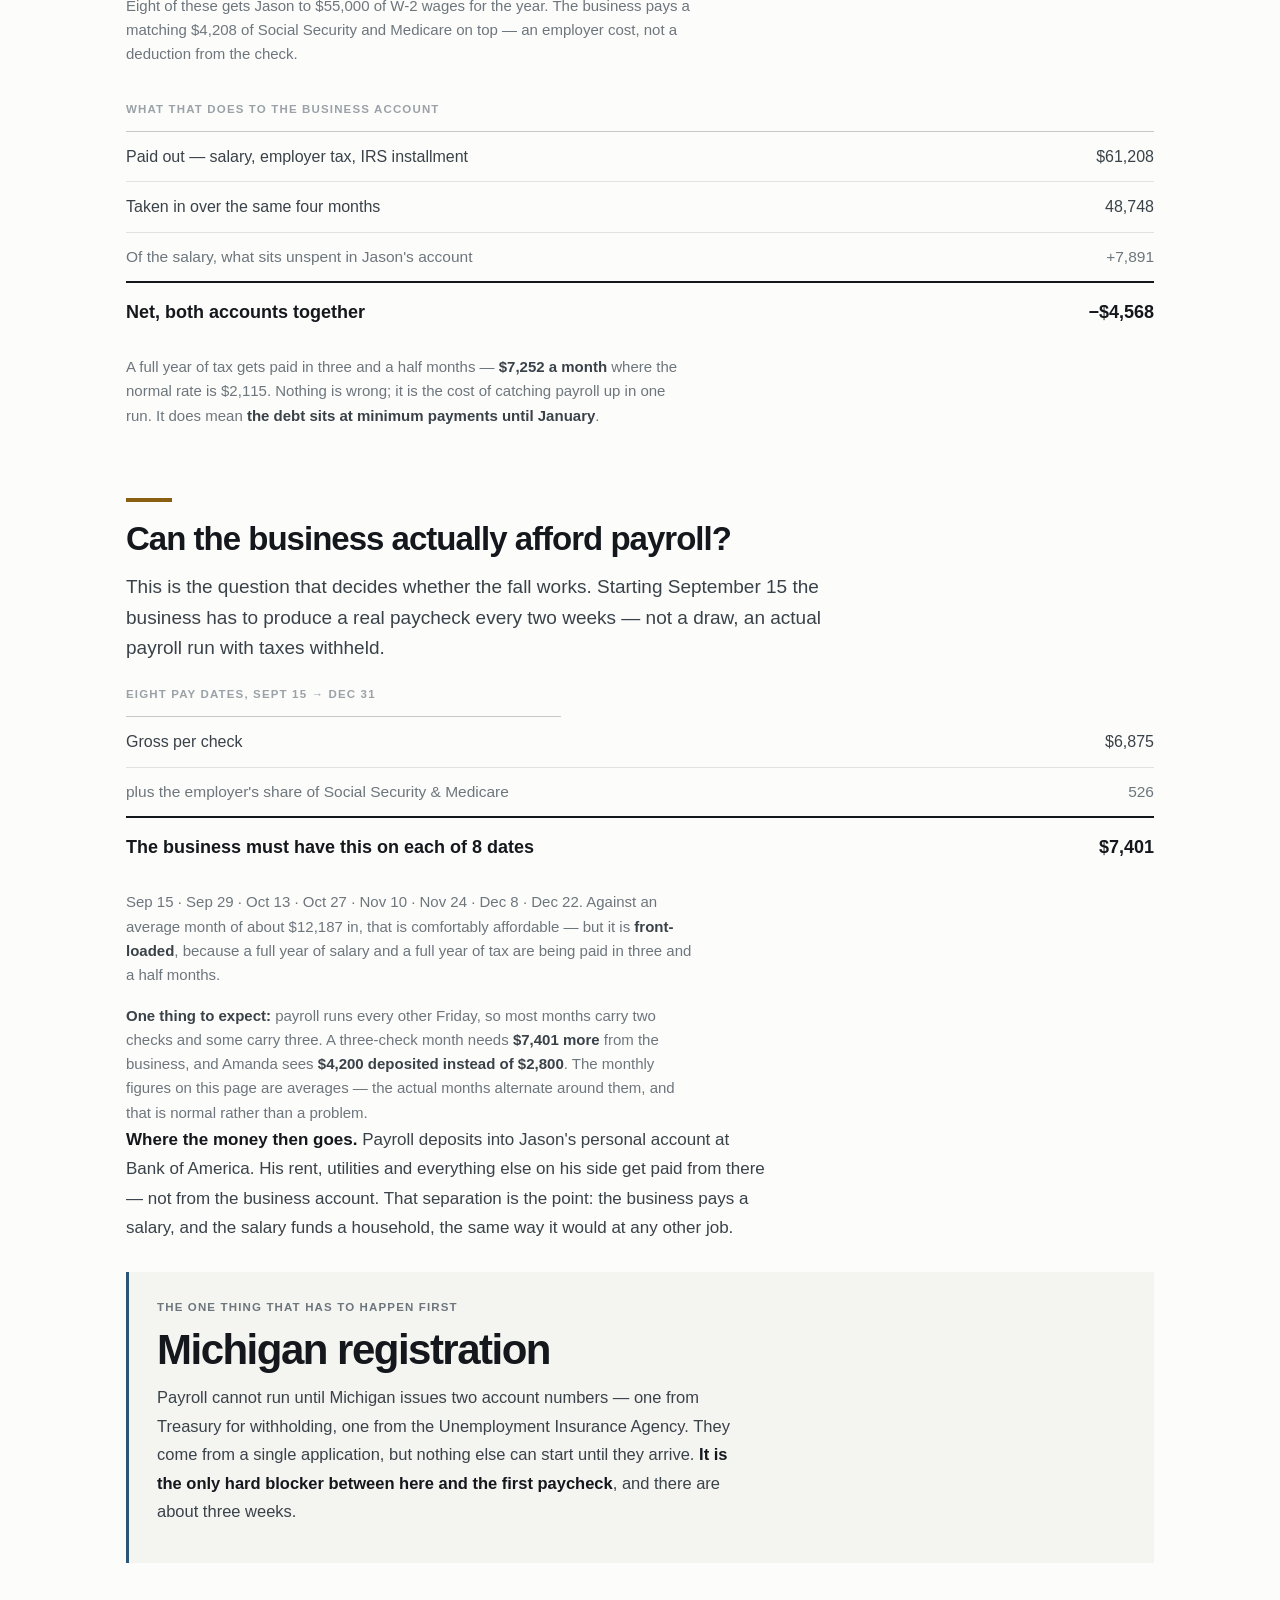
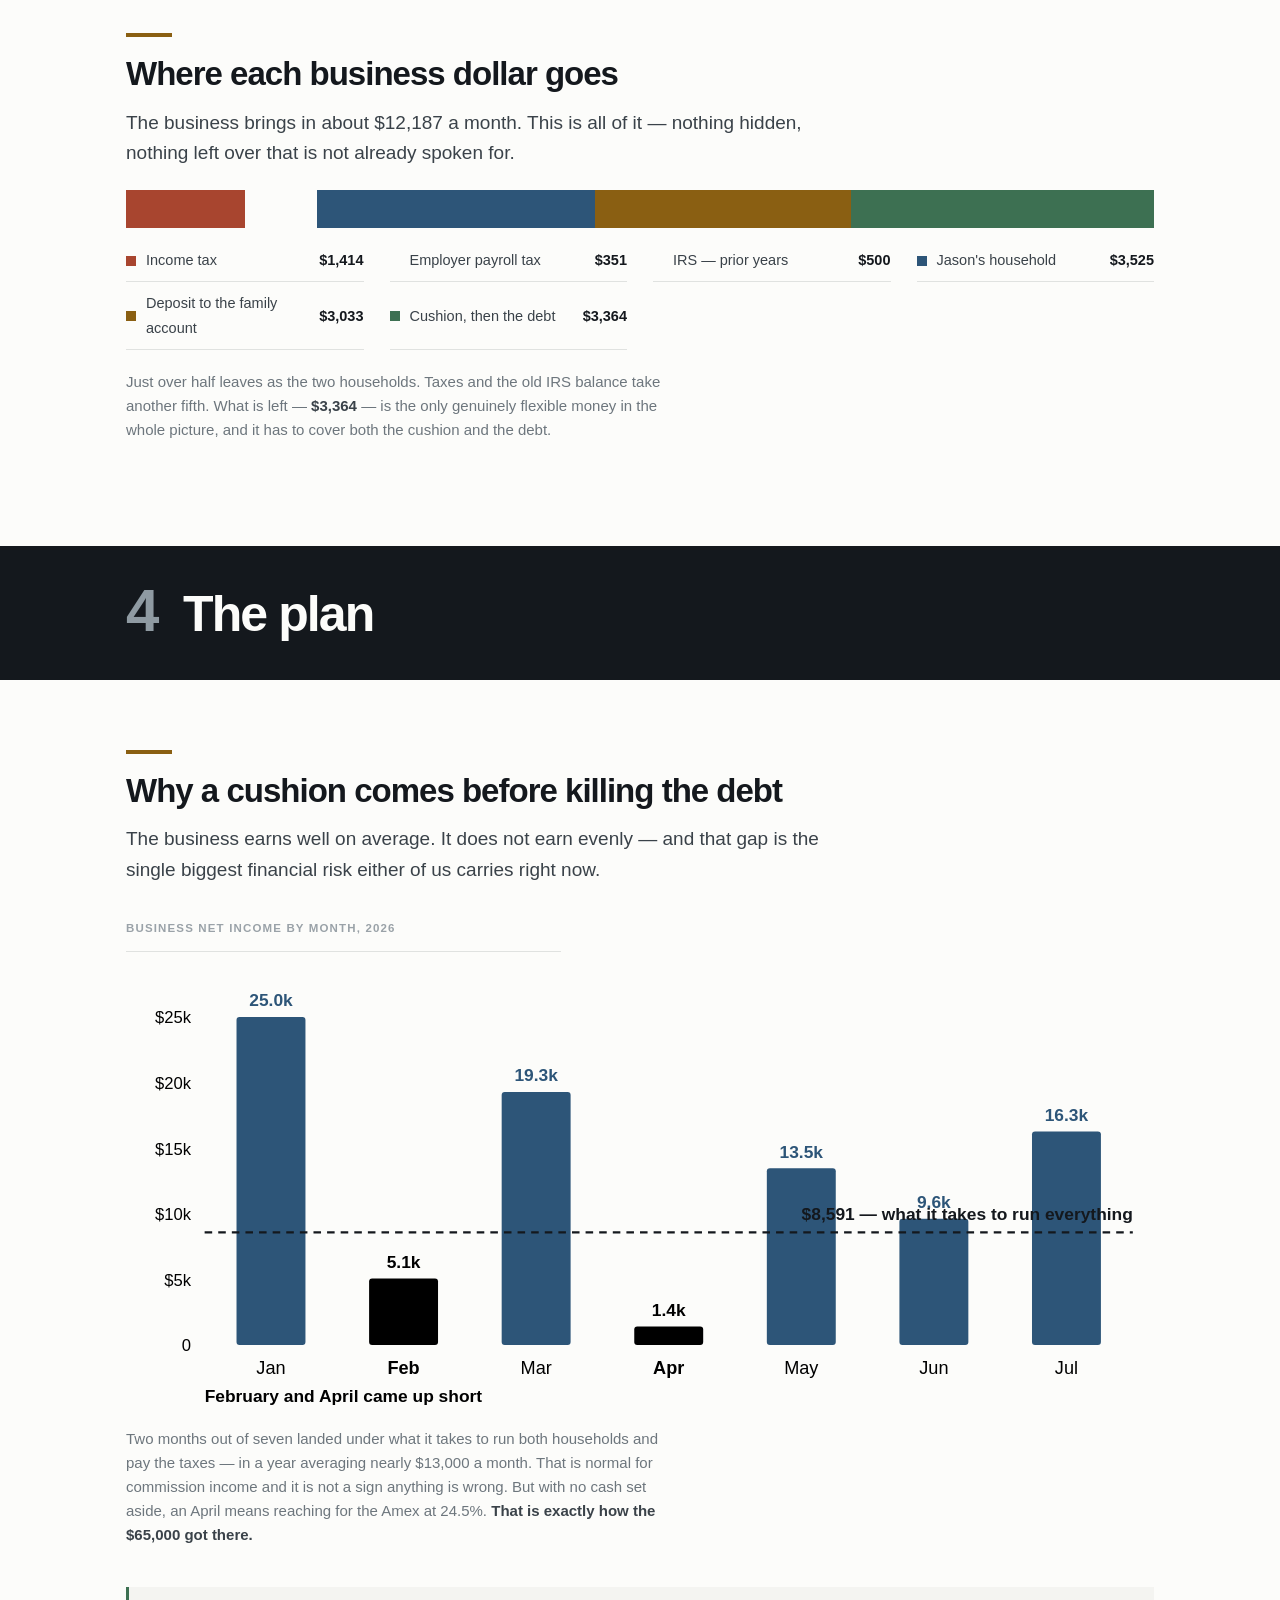
==== commit 47dfb5f7: "Remove asset-sale dependency: Sept-Dec payroll carries on operating cash" ====
--- a/index.html
+++ b/index.html
@@ -498,12 +498,7 @@
     <tr class="tot"><td>Net, both accounts together</td><td class="r num neg">−$4,568</td></tr>
   </table>
   <p class="foot-note">A full year of tax gets paid in three and a half months — <b>$7,252 a month</b> where the normal rate is $2,115. Nothing is wrong; it is the cost of catching payroll up in one run. It does mean <b>the debt sits at minimum payments until January</b>.</p>
-  <div class="mark g">
-    <p class="lbl">And that gap already has a cover</p>
-    <p class="big num">$3,000 – $4,000</p>
-    <p>Jason is selling the John Deere and some other things around the house. That lands almost exactly on the $4,568 shortfall — the difference between coasting through the fall and reaching for a credit card again. <b>It is the one item that should happen in the next few weeks.</b></p>
-  </div>
-</section>
+  </section>
 
 <section>
   <h2 id="can-the-business-actually-afford-payroll">Can the business actually afford payroll?</h2>
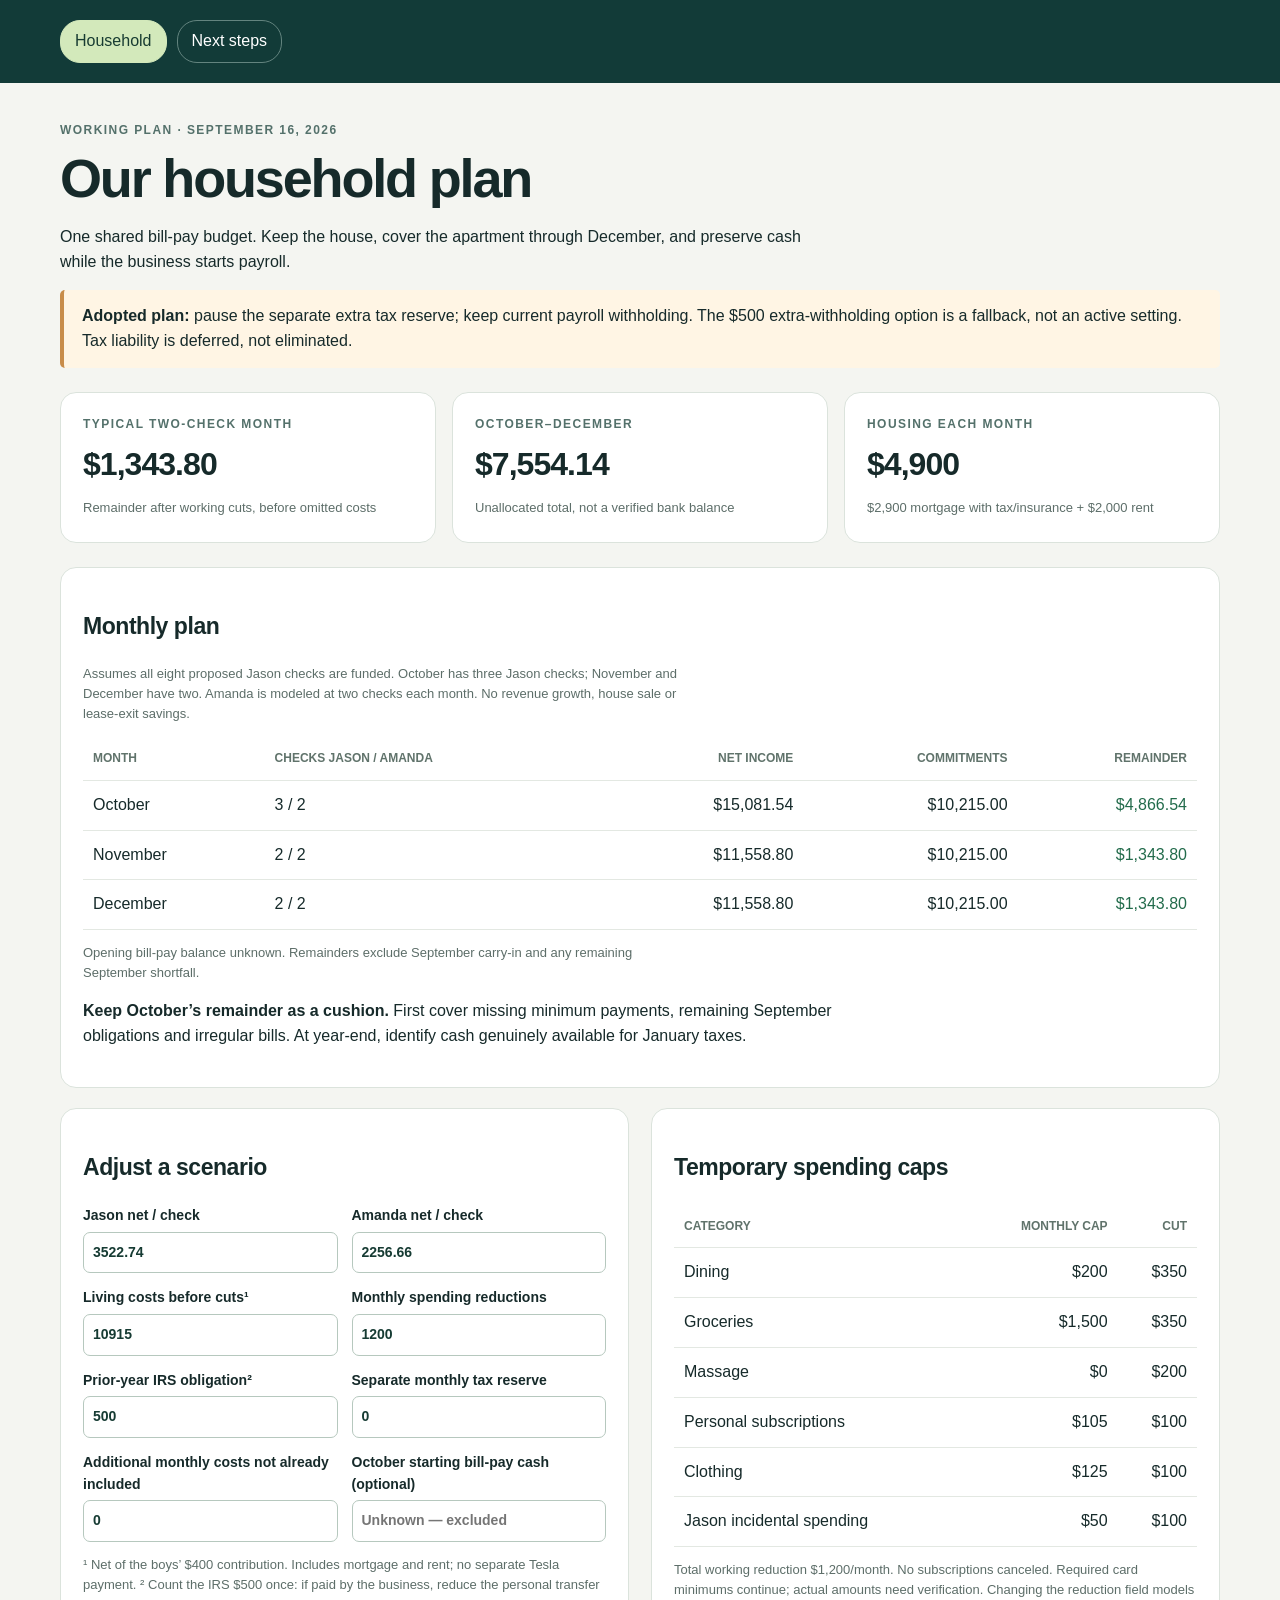
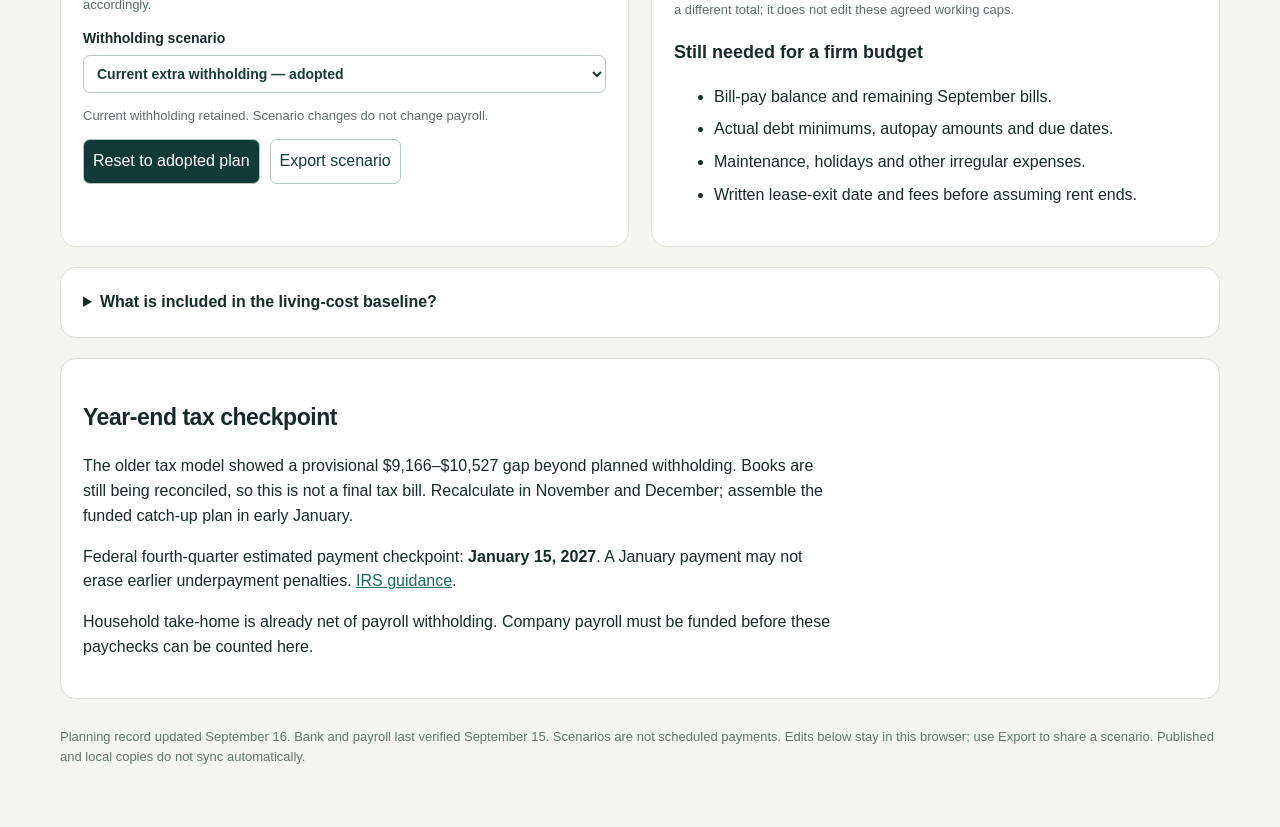
==== commit 6fcf25eb: "Update household board for adopted September–December budget" ====
--- a/index.html
+++ b/index.html
@@ -1,716 +1 @@
-<!doctype html>
-<html lang="en">
-<head>
-<meta charset="utf-8">
-<meta name="viewport" content="width=device-width,initial-scale=1">
-<meta name="robots" content="noindex,nofollow">
-<meta http-equiv="Cache-Control" content="no-cache, must-revalidate">
-<link rel="icon" href="data:image/svg+xml,<svg xmlns=%22http://www.w3.org/2000/svg%22 viewBox=%220 0 100 100%22><text y=%22.9em%22 font-size=%2290%22>🏡</text></svg>">
-<title>The Whole Picture</title>
-<style>
-:root{
-  --paper:#fcfcfa; --ink:#14181d; --body:#3a4249; --soft:#6d767d; --faint:#9aa2a8;
-  --rule:#e0e2e0; --rule-mid:#c6cac7; --wash:#f4f4f1;
-  --jason:#2d5578; --amanda:#8a5f12; --good:#3d7052; --clay:#a8452f;
-  --jason-w:#eaeff4; --amanda-w:#f8f2e4;
-  --band-bg:#14181d; --band-fg:#fcfcfa; --band-dim:#8f9aa2;
-  --seg-ptax:var(--seg-ptax); --seg-irs:var(--seg-irs);
-}
-@media(prefers-color-scheme:dark){:root:not([data-theme="light"]){
-  --paper:#0f1214; --ink:#eef0f1; --body:#c4cacd; --soft:#8d959a; --faint:#69716f;
-  --rule:#262b2e; --rule-mid:#3a4145; --wash:#171b1d;
-  --jason:#82b3dc; --amanda:#dcaf58; --good:#7cb693; --clay:#dd8a74;
-  --jason-w:#16232e; --amanda-w:#241f14;
-  --band-bg:#1c2429; --band-fg:#eef0f1; --band-dim:#8d959a;
-  --seg-ptax:#d99b7e; --seg-irs:#a2937c;
-}}
-:root[data-theme="dark"]{
-  --paper:#0f1214; --ink:#eef0f1; --body:#c4cacd; --soft:#8d959a; --faint:#69716f;
-  --rule:#262b2e; --rule-mid:#3a4145; --wash:#171b1d;
-  --jason:#82b3dc; --amanda:#dcaf58; --good:#7cb693; --clay:#dd8a74;
-  --jason-w:#16232e; --amanda-w:#241f14;
-  --band-bg:#1c2429; --band-fg:#eef0f1; --band-dim:#8d959a;
-  --seg-ptax:#d99b7e; --seg-irs:#a2937c;
-}
-*{box-sizing:border-box}
-html{-webkit-text-size-adjust:100%}
-body{margin:0;overflow-x:clip;background:var(--paper);color:var(--body);
-  font-family:-apple-system,BlinkMacSystemFont,"Segoe UI Variable Text","Segoe UI",Roboto,"Helvetica Neue",Arial,sans-serif;
-  font-size:17px;line-height:1.72;-webkit-font-smoothing:antialiased;text-rendering:optimizeLegibility}
-.num{font-variant-numeric:tabular-nums;font-feature-settings:"tnum" 1}
-
-/* ---- editorial grid: narrow measure, wide breakouts ---- */
-.page{max-width:1080px;margin:0 auto;padding:0 26px}
-.wide{width:100%}
-h2,h3,p,.lede,.dateline,.tl,.aside,.foot-note,figcaption,caption{max-width:68ch}
-.lede{max-width:54ch}
-.mark{max-width:none}
-.mark p{max-width:64ch}
-section>table{max-width:none}
-
-/* ---- masthead ---- */
-.mast{padding:78px 0 0}
-.dateline{font-size:11.5px;letter-spacing:.19em;text-transform:uppercase;color:var(--amanda);font-weight:700;margin:0 0 22px}
-h1{font-size:clamp(44px,8vw,76px);line-height:.98;margin:0;font-weight:800;letter-spacing:-.042em;color:var(--ink);text-wrap:balance}
-.lede{font-size:20.5px;line-height:1.5;color:var(--soft);margin:26px 0 0;font-weight:400;text-wrap:pretty}
-.mast .hr{height:3px;background:var(--ink);margin:44px 0 0}
-
-/* ---- chapter openers ---- */
-.chap{width:100vw;margin:104px 0 0 calc(50% - 50vw);padding:38px 0 40px;background:var(--band-bg);border-top:none}
-.chap-in{max-width:1080px;margin:0 auto;padding:0 26px;display:flex;align-items:baseline;gap:26px}
-.chap .n{font-size:clamp(40px,6vw,60px);font-weight:800;letter-spacing:-.04em;line-height:.9;
-  color:var(--band-dim);white-space:nowrap;flex:none;font-variant-numeric:tabular-nums}
-.chap .t{font-size:clamp(32px,5.4vw,50px);font-weight:800;letter-spacing:-.038em;line-height:1.02;
-  color:var(--band-fg);margin:0;text-wrap:balance}
-@media(max-width:620px){.chap{padding:28px 0 30px}.chap-in{gap:16px}}
-
-/* ---- sections ---- */
-section{margin:70px 0 0}
-h2{font-size:clamp(26px,3.5vw,33px);font-weight:750;letter-spacing:-.03em;line-height:1.16;
-  color:var(--ink);margin:0 0 14px;text-wrap:balance}
-section>h2:first-child::before{content:"";display:block;width:46px;height:4px;
-  background:var(--amanda);margin:0 0 18px}
-h3{font-size:20px;font-weight:750;letter-spacing:-.02em;color:var(--ink);margin:40px 0 10px}
-p{margin:0 0 17px;text-wrap:pretty}
-p:last-child{margin-bottom:0}
-b,strong{color:var(--ink);font-weight:650}
-a{color:var(--jason);text-underline-offset:3px}
-.stand{font-size:19px;line-height:1.6;color:var(--body)}
-
-/* ---- rules & asides ---- */
-.hr-thin{height:1px;background:var(--rule);margin:44px 0}
-.aside{border-left:3px solid var(--rule-mid);padding:2px 0 2px 22px;margin:26px 0;font-size:16px;color:var(--soft)}
-.aside b{color:var(--ink)}
-.mark{background:var(--wash);padding:26px 28px;margin:30px 0}
-.mark.j{border-left:3px solid var(--jason)} .mark.a{border-left:3px solid var(--amanda)}
-.mark.g{border-left:3px solid var(--good)} .mark.c{border-left:3px solid var(--clay)}
-.mark .lbl{font-size:11.5px;letter-spacing:.1em;text-transform:uppercase;color:var(--soft);font-weight:700;margin:0 0 10px}
-.mark .big{font-size:clamp(30px,4.4vw,42px);font-weight:800;letter-spacing:-.036em;line-height:1.04;color:var(--ink);margin:0 0 12px}
-.mark .big small{font-size:.4em;font-weight:650;letter-spacing:-.01em;color:var(--soft)}
-.mark p{font-size:16.5px;margin-bottom:12px}
-
-/* ---- the standings row ---- */
-.stand-grid{display:grid;grid-template-columns:repeat(4,1fr);gap:0;border-top:1px solid var(--rule);margin:36px 0 0}
-@media(max-width:720px){.stand-grid{grid-template-columns:1fr 1fr}}
-.st{padding:26px 24px 26px 0;border-bottom:1px solid var(--rule)}
-.st+.st{border-left:1px solid var(--rule);padding-left:24px}
-@media(max-width:720px){.st:nth-child(3){border-left:none;padding-left:0}}
-.st .l{font-size:11.5px;letter-spacing:.1em;text-transform:uppercase;color:var(--faint);font-weight:700;line-height:1.4;margin-bottom:11px;min-height:2.8em}
-.st .v{font-size:34px;font-weight:800;letter-spacing:-.04em;line-height:1;color:var(--ink)}
-.st .v.j{color:var(--jason)} .st .v.a{color:var(--amanda)} .st .v.g{color:var(--good)}
-.st .s{font-size:13px;color:var(--faint);margin-top:8px}
-
-/* ---- tables: rules, no boxes ---- */
-table{width:100%;border-collapse:collapse;margin:22px 0 0}
-caption{text-align:left;font-size:11.5px;letter-spacing:.1em;text-transform:uppercase;color:var(--faint);
-  font-weight:700;padding-bottom:11px;border-bottom:1px solid var(--rule-mid)}
-td,th{padding:11px 0;text-align:left;font-size:16px;border-bottom:1px solid var(--rule);vertical-align:baseline}
-th{font-size:11.5px;letter-spacing:.1em;text-transform:uppercase;color:var(--faint);font-weight:700;
-  border-bottom:1px solid var(--rule-mid);padding-bottom:11px}
-td.r,th.r{text-align:right}
-tr.sub td{color:var(--soft);font-size:15.5px}
-tr.tot td{border-bottom:none;border-top:2px solid var(--ink);font-weight:750;font-size:18px;padding-top:14px;color:var(--ink)}
-.neg{color:var(--clay);font-weight:700}
-.pos{color:var(--good);font-weight:700}
-.foot-note{font-size:15px;line-height:1.62;color:var(--soft);margin:16px 0 0}
-.foot-note b{color:var(--body)}
-
-/* ---- two households ---- */
-.homes{display:grid;grid-template-columns:1fr 1fr;gap:0 52px;margin:30px 0 0}
-@media(max-width:760px){.homes{grid-template-columns:1fr;gap:44px}}
-.home .hd{border-top:3px solid var(--rule);padding-top:14px}
-.home.j .hd{border-top-color:var(--jason)} .home.a .hd{border-top-color:var(--amanda)}
-.home .who{font-size:20px;font-weight:750;letter-spacing:-.024em;color:var(--ink);line-height:1.25}
-.home .where{font-size:13.5px;color:var(--faint);margin-top:3px}
-.home table{margin-top:14px}
-.home td{font-size:15px;padding:8.5px 0}
-.home.j tr.tot td{border-top-color:var(--jason);color:var(--jason)}
-.home.a tr.tot td{border-top-color:var(--amanda);color:var(--amanda)}
-
-/* ---- charts ---- */
-figure{margin:34px 0 0}
-figcaption{font-size:11.5px;letter-spacing:.1em;text-transform:uppercase;color:var(--faint);font-weight:700;
-  padding-bottom:12px;margin-bottom:6px;border-bottom:1px solid var(--rule)}
-figure .cap{font-size:15px;color:var(--soft);margin-top:16px;line-height:1.6;max-width:66ch}
-figure .cap b{color:var(--body)}
-.bars{display:flex;height:38px;margin:22px 0 0;overflow:hidden}
-.bars span{display:block;height:100%}
-.key{display:grid;grid-template-columns:repeat(auto-fit,minmax(200px,1fr));gap:9px 26px;margin-top:20px}
-.key div{display:flex;align-items:center;gap:10px;font-size:14.5px;color:var(--body);
-  padding-bottom:8px;border-bottom:1px solid var(--rule)}
-.key i{width:10px;height:10px;flex:none}
-.key b{margin-left:auto;font-variant-numeric:tabular-nums;color:var(--ink);font-weight:700}
-
-/* ---- lists ---- */
-.tl{list-style:none;padding:0;margin:26px 0 0}
-.tl li{display:flex;gap:24px;padding:15px 0;border-bottom:1px solid var(--rule);font-size:16px;line-height:1.6}
-.tl .when{width:96px;flex:none;color:var(--jason);font-weight:750;font-size:12.5px;letter-spacing:.06em;
-  text-transform:uppercase;padding-top:3px}
-.tl.next .when{color:var(--amanda)}
-@media(max-width:560px){.tl li{flex-direction:column;gap:5px}.tl .when{width:auto}}
-
-.colophon{margin:92px 0 0;padding:26px 0 90px;border-top:1px solid var(--rule-mid);font-size:14px;
-  line-height:1.65;color:var(--faint)}
-@media(prefers-reduced-motion:reduce){*{transition:none!important}}
-
-.sitenav a{display:inline-block;padding:11px 18px 12px;font-size:14.5px;font-weight:650;
-  text-decoration:none;color:var(--soft);border-bottom:3px solid transparent;margin-bottom:-1px}
-.sitenav a:hover{color:var(--ink)}
-.sitenav a.on{color:var(--ink);border-bottom-color:var(--amanda)}
-@media(max-width:520px){.sitenav a{padding:10px 13px;font-size:13.5px}}
-
-.sitenav{position:sticky;top:0;z-index:50;background:var(--paper);
-  display:flex;gap:0;flex-wrap:wrap;margin:0 0 30px;border-bottom:1px solid var(--rule)}
-.toc{display:flex;flex-wrap:wrap;gap:7px 0;align-items:baseline;margin:0 0 40px;
-  padding:20px 0 22px;border-top:1px solid var(--rule);border-bottom:1px solid var(--rule)}
-.toc .tl{flex:0 0 100%;font-size:11px;letter-spacing:.16em;text-transform:uppercase;
-  color:var(--faint);font-weight:700;margin-bottom:10px}
-.toc a{font-size:14.5px;color:var(--soft);text-decoration:none;padding:3px 0;margin-right:20px;
-  border-bottom:1px solid transparent;white-space:nowrap}
-.toc a:hover{color:var(--ink);border-bottom-color:var(--amanda)}
-.toc a.c{color:var(--ink);font-weight:750;margin-right:22px}
-.toc a.c::before{content:"— ";color:var(--amanda)}
-h2[id],.chap[id]{scroll-margin-top:76px}
-html{scroll-behavior:smooth}
-@media(prefers-reduced-motion:reduce){html{scroll-behavior:auto}}
-@media(max-width:520px){.toc a{font-size:13.5px;margin-right:15px}}
-</style>
-</head>
-<body>
-<div class="page">
-<nav class="sitenav"><a href="./index.html" class="on">The plan</a><a href="./budget.html">Budget calculator</a><a href="./todo.html">What needs doing</a><a href="./fsbo.html">Selling the house</a></nav>
-<header class="mast">
-  <p class="dateline">Where we stand · August 2026</p>
-  <h1>The Whole Picture</h1>
-  <p class="lede">Two households for a year, what each one costs, and where every dollar comes from. Nothing held back and nothing rounded in our favor.</p>
-  <p style="margin:18px 0 0;font-size:16px"><a href="./todo.html"><b>→ What needs doing, and by when</b></a></p>
-</header>
-<nav class="toc"><span class="tl">On this page</span><a href="#where-we-stand" class="c">Where we stand</a><a href="#on-your-side" class="c">On your side</a><a href="#where-it-comes-from" class="c">Where it comes from</a><a href="#the-plan" class="c">The plan</a><a href="#one-budget-two-addresses">One budget, two addresses</a><a href="#what-lands-for-amanda-and-when">What lands for Amanda, and when</a><a href="#what-amandas-carrying">What Amanda's carrying</a><a href="#the-business">The business</a><a href="#the-tax-situation-in-plain-english">The tax situation, in plain English</a><a href="#can-the-business-actually-afford-payroll">Can the business actually afford payroll?</a><a href="#where-each-business-dollar-goes">Where each business dollar goes</a><a href="#why-a-cushion-comes-before-killing-the-debt">Why a cushion comes before killing the debt</a><a href="#the-debt-and-how-it-ends">The debt, and how it ends</a><a href="#getting-the-house-ready">Getting the house ready</a><a href="#what-happens-next">What happens next</a><a href="#the-year-ahead">The year ahead</a></nav>
-
-<div class="chap" id="where-we-stand" style="margin-top:56px"><div class="chap-in"><span class="n num">1</span><h2 class="t">Where we stand</h2></div></div>
-
-<div class="wide">
-  <div class="stand-grid">
-    <div class="st"><div class="l">Coming in each month</div><div class="v num">$17,187</div><div class="s">business + Amanda's paycheck</div></div>
-    <div class="st"><div class="l">Two roofs, for about a year</div><div class="v num a">$9,680</div><div class="s">the temporary part</div></div>
-    <div class="st"><div class="l">Jason / the business</div><div class="v num j">$3,364</div><div class="s">a month at the debt</div></div>
-    <div class="st"><div class="l">Owed next April</div><div class="v num g">$0</div><div class="s">taxes fully withheld</div></div>
-  </div>
-</div>
-
-<div class="chap" id="on-your-side"><div class="chap-in"><span class="n num">2</span><h2 class="t">On your side</h2></div></div>
-
-<section>
-    <h2 id="one-budget-two-addresses">One budget, two addresses</h2>
-  <p class="stand">Below is what each roof costs, which is worth seeing separately. But the money is one pot and it is spent in one order — that comes after. Rent, utilities, the boys' insurance contribution and Amanda's income are real numbers. Groceries, activities, clothing and personal spending are estimates we adjust as the actual bills arrive.</p>
-  <p><b>Why the dining line moved.</b> Reading Jason's card statements, fast food ran <b>$445 a month across 108 visits since May</b> — against a budget line of $250 meant to cover all eating out. The $325 is not an estimate of what he spends; it is a deliberate cut from the $484 he actually spent, and it is the one figure on this page that is a commitment rather than a measurement.</p>
-  <p>All four vehicles ride on one policy on Amanda's side — hers, Jason's, Eli's and Jacob's — which is cheaper than separate policies and simpler to run.</p>
-</section>
-
-<div class="wide">
-  <div class="homes">
-    <div class="home j">
-      <div class="hd"><div class="who">Jason</div><div class="where">Condo · one adult</div></div>
-      <table>
-        <tr><td>Rent</td><td class="r num">$2,000</td></tr>
-        <tr><td>Electric</td><td class="r num">100</td></tr>
-        <tr><td>Gas</td><td class="r num">20</td></tr>
-        <tr><td>Groceries</td><td class="r num">450</td></tr>
-        <tr><td>Dining out &amp; fast food</td><td class="r num">325</td></tr>
-        <tr><td>Car insurance — his share</td><td class="r num">125</td></tr>
-        <tr><td>Renters insurance</td><td class="r num">50</td></tr>
-        <tr><td>Fuel &amp; upkeep</td><td class="r num">90</td></tr>
-        <tr><td>Household supplies</td><td class="r num">75</td></tr>
-        <tr><td>Personal</td><td class="r num">150</td></tr>
-        <tr><td>Health out-of-pocket</td><td class="r num">100</td></tr>
-        <tr><td>Subscriptions</td><td class="r num">40</td></tr>
-        <tr class="tot"><td>Monthly</td><td class="r num">$3,525</td></tr>
-      </table>
-    </div>
-    <div class="home a">
-      <div class="hd"><div class="who">Amanda, Eli, Jacob &amp; Joseph</div><div class="where">Rental · one adult, three boys</div></div>
-      <table>
-        <tr><td>Rent</td><td class="r num">$2,300</td></tr>
-        <tr><td>Internet</td><td class="r num">130</td></tr>
-        <tr><td>Electric</td><td class="r num">300</td></tr>
-        <tr><td>Gas / heat</td><td class="r num">85</td></tr>
-        <tr><td>Water &amp; sewer</td><td class="r num">60</td></tr>
-        <tr><td>Groceries</td><td class="r num">1,400</td></tr>
-        <tr><td>Dining out</td><td class="r num">225</td></tr>
-        <tr><td>Car insurance — the boys</td><td class="r num">515</td></tr>
-        <tr><td>Car insurance — her share</td><td class="r num">125</td></tr>
-        <tr><td>Renters insurance</td><td class="r num">50</td></tr>
-        <tr><td>Life insurance</td><td class="r num">90</td></tr>
-        <tr><td>Fuel</td><td class="r num">200</td></tr>
-        <tr><td>Household supplies</td><td class="r num">175</td></tr>
-        <tr><td>Boys — activities &amp; sports</td><td class="r num">350</td></tr>
-        <tr><td>Boys — school</td><td class="r num">150</td></tr>
-        <tr><td>Boys — clothing</td><td class="r num">225</td></tr>
-        <tr><td>Health out-of-pocket</td><td class="r num">175</td></tr>
-        <tr class="sub"><td>less Jake and Eli — they pay their own</td><td class="r num">−400</td></tr>
-        <tr class="tot"><td>Monthly</td><td class="r num">$6,155</td></tr>
-      </table>
-    </div>
-  </div>
-  <figure>
-    <figcaption>Side by side, where the money actually goes</figcaption>
-    <svg viewBox="0 0 680 330" role="img" aria-label="What each household spends by category" style="width:100%;height:auto;display:block">
-<line x1="142.0" y1="26" x2="142.0" y2="288.0" stroke="var(--rule)" stroke-width="1"/>
-<text x="142.0" y="306" text-anchor="middle" font-size="11" fill="var(--faint)">0</text>
-<line x1="250.8" y1="26" x2="250.8" y2="288.0" stroke="var(--rule)" stroke-width="1"/>
-<text x="250.8" y="306" text-anchor="middle" font-size="11" fill="var(--faint)">$500</text>
-<line x1="359.5" y1="26" x2="359.5" y2="288.0" stroke="var(--rule)" stroke-width="1"/>
-<text x="359.5" y="306" text-anchor="middle" font-size="11" fill="var(--faint)">$1,000</text>
-<line x1="468.2" y1="26" x2="468.2" y2="288.0" stroke="var(--rule)" stroke-width="1"/>
-<text x="468.2" y="306" text-anchor="middle" font-size="11" fill="var(--faint)">$1,500</text>
-<line x1="577.0" y1="26" x2="577.0" y2="288.0" stroke="var(--rule)" stroke-width="1"/>
-<text x="577.0" y="306" text-anchor="middle" font-size="11" fill="var(--faint)">$2,000</text>
-<text x="131" y="48.7" text-anchor="end" font-size="12.5" font-weight="600" fill="var(--body)">Rent</text>
-<rect x="142" y="31.8" width="435.0" height="11.2" fill="var(--jason)" rx="2"/>
-<text x="584.0" y="40.7" font-size="11" font-weight="700" fill="var(--jason)">$2,000</text>
-<rect x="142" y="46.4" width="500.2" height="11.2" fill="var(--amanda)" rx="2"/>
-<text x="649.2" y="55.3" font-size="11" font-weight="700" fill="var(--amanda)">$2,300</text>
-<text x="131" y="86.1" text-anchor="end" font-size="12.5" font-weight="600" fill="var(--body)">Utilities & internet</text>
-<rect x="142" y="69.2" width="26.1" height="11.2" fill="var(--jason)" rx="2"/>
-<text x="175.1" y="78.1" font-size="11" font-weight="700" fill="var(--jason)">$120</text>
-<rect x="142" y="83.8" width="125.1" height="11.2" fill="var(--amanda)" rx="2"/>
-<text x="274.1" y="92.7" font-size="11" font-weight="700" fill="var(--amanda)">$575</text>
-<text x="131" y="123.6" text-anchor="end" font-size="12.5" font-weight="600" fill="var(--body)">Food</text>
-<rect x="142" y="106.7" width="168.6" height="11.2" fill="var(--jason)" rx="2"/>
-<text x="317.6" y="115.5" font-size="11" font-weight="700" fill="var(--jason)">$775</text>
-<rect x="142" y="121.3" width="353.4" height="11.2" fill="var(--amanda)" rx="2"/>
-<text x="502.4" y="130.1" font-size="11" font-weight="700" fill="var(--amanda)">$1,625</text>
-<text x="131" y="161.0" text-anchor="end" font-size="12.5" font-weight="600" fill="var(--body)">Insurance</text>
-<rect x="142" y="144.1" width="38.1" height="11.2" fill="var(--jason)" rx="2"/>
-<text x="187.1" y="153.0" font-size="11" font-weight="700" fill="var(--jason)">$175</text>
-<rect x="142" y="158.7" width="169.7" height="11.2" fill="var(--amanda)" rx="2"/>
-<text x="318.6" y="167.6" font-size="11" font-weight="700" fill="var(--amanda)">$780</text>
-<text x="131" y="198.4" text-anchor="end" font-size="12.5" font-weight="600" fill="var(--body)">The boys</text>
-<text x="145" y="190.4" font-size="11" fill="var(--faint)">—</text>
-<rect x="142" y="196.1" width="157.7" height="11.2" fill="var(--amanda)" rx="2"/>
-<text x="306.7" y="205.0" font-size="11" font-weight="700" fill="var(--amanda)">$725</text>
-<text x="131" y="235.9" text-anchor="end" font-size="12.5" font-weight="600" fill="var(--body)">Fuel</text>
-<rect x="142" y="218.9" width="19.6" height="11.2" fill="var(--jason)" rx="2"/>
-<text x="168.6" y="227.8" font-size="11" font-weight="700" fill="var(--jason)">$90</text>
-<rect x="142" y="233.5" width="43.5" height="11.2" fill="var(--amanda)" rx="2"/>
-<text x="192.5" y="242.4" font-size="11" font-weight="700" fill="var(--amanda)">$200</text>
-<text x="131" y="273.3" text-anchor="end" font-size="12.5" font-weight="600" fill="var(--body)">Everything else</text>
-<rect x="142" y="256.4" width="79.4" height="11.2" fill="var(--jason)" rx="2"/>
-<text x="228.4" y="265.2" font-size="11" font-weight="700" fill="var(--jason)">$365</text>
-<rect x="142" y="271.0" width="76.1" height="11.2" fill="var(--amanda)" rx="2"/>
-<text x="225.1" y="279.8" font-size="11" font-weight="700" fill="var(--amanda)">$350</text>
-<rect x="142" y="315" width="11" height="11" fill="var(--jason)" rx="2"/>
-<text x="159" y="324.5" font-size="11.5" font-weight="600" fill="var(--jason)">Jason · $3,525</text>
-<rect x="268" y="315" width="11" height="11" fill="var(--amanda)" rx="2"/>
-<text x="285" y="324.5" font-size="11.5" font-weight="600" fill="var(--amanda)">Amanda &amp; the boys · $6,155 after Jake and Eli pay in</text>
-</svg>
-    <p class="cap">The two homes are not the same shape. <b>Rent is nearly even</b> — the gap is food, the boys, and the one insurance policy that now covers all four vehicles. Four people simply cost more than one, and that is most of the difference.</p>
-  </figure>
-</div>
-
-<section>
-  <div class="mark">
-    <p class="lbl">It is one budget, not two</p>
-    <p class="big num">$17,187 <small>coming in every month</small></p>
-    <p>Jason's business and Amanda's paycheck are one pot. Splitting the page into two columns is useful for seeing what each roof costs — but the money does not actually work that way, and neither does the family.</p>
-  </div>
-  <table>
-    <caption>What the money does, in the order it protects things</caption>
-    <tr><td>Business net income</td><td class="r num">$12,187</td></tr>
-    <tr><td>Amanda's paycheck</td><td class="r num">5,000</td></tr>
-    <tr class="tot"><td>Everything coming in</td><td class="r num">$17,187</td></tr>
-  </table>
-  <table style="margin-top:26px">
-    <tr><th>Then, in order</th><th class="r">Per month</th><th class="r">Until when</th></tr>
-    <tr><td><b>1 · The boys' life doesn't change</b><br><span style="color:var(--soft);font-size:14.5px">Rent, food, school, sports, clothes, the car they drive</span></td><td class="r num">$6,155</td><td class="r">ongoing</td></tr>
-    <tr><td><b>2 · Taxes get paid before anything else</b><br><span style="color:var(--soft);font-size:14.5px">Withholding, employer share, the old IRS balance</span></td><td class="r num">2,265</td><td class="r">ongoing</td></tr>
-    <tr><td><b>3 · A second roof</b><br><span style="color:var(--soft);font-size:14.5px">The only line on this page the separation created</span></td><td class="r num">3,525</td><td class="r"><b>about a year</b></td></tr>
-    <tr><td><b>4 · Amanda's own spending</b><br><span style="color:var(--soft);font-size:14.5px">Hers to spend without asking anyone</span></td><td class="r num">685</td><td class="r">ongoing</td></tr>
-    <tr><td><b>5 · The debt dies, and a cushion gets built</b><br><span style="color:var(--soft);font-size:14.5px">$1,500 to the cushion first, the rest at the Amex</span></td><td class="r num">3,364</td><td class="r">Apr 2029</td></tr>
-    <tr class="tot"><td>Left over</td><td class="r num pos">$1,193</td><td class="r"></td></tr>
-  </table>
-  <p class="foot-note">The order matters. <b>The boys are the first claim on the money and the tax bill is the second</b> — everything else is negotiated after those two are covered. Jason's second roof is fourth in line and it is the only line with an end date.</p>
-  <div class="mark g">
-    <p class="lbl">And when the second roof goes away</p>
-    <p class="big num">8 months sooner</p>
-    <p>One home instead of two costs roughly <b>$7,200</b> rather than $9,680 — about <b>$2,480 a month</b> that stops being spent and starts going at the debt. If that happens around <b>November 2027</b>, the business debt clears <b>August 2028</b> instead of April 2029.</p>
-    <p>Which is worth saying plainly: <b>the year apart is the expensive part of this plan, and it is the part that ends.</b></p>
-  </div>
-</section>
-
-<section>
-  <h2 id="what-lands-for-amanda-and-when">What lands for Amanda, and when</h2>
-  <p class="stand">Your paycheck one Friday, Jason's deposit the next — so money arrives every week instead of in two lumps.</p>
-  <table>
-    <caption>Coming in, going out</caption>
-    <tr><td>Your paycheck, every other Friday</td><td class="r num">$2,308</td></tr>
-    <tr><td>Jason's deposit, alternate Fridays</td><td class="r num">$1,400</td></tr>
-    <tr><td><b>Landing each month</b></td><td class="r num"><b>$8,033</b></td></tr>
-    <tr class="sub"><td>less household running costs</td><td class="r num">−6,155</td></tr>
-    <tr class="tot"><td>Discretionary</td><td class="r num pos">$1,878</td></tr>
-  </table>
-  <p class="foot-note">That $1,878 is not all free money — about <b>$685</b> of it already goes out every month on things that never appear as household bills. Worth seeing them written down.</p>
-  <table>
-    <caption>Where the $685 goes</caption>
-    <tr><td>Pet grooming</td><td class="r num">$210</td></tr>
-    <tr><td>Streaming — Netflix, Disney+, Hallmark, Prime bundle</td><td class="r num">100</td></tr>
-    <tr><td>Philo</td><td class="r num">45</td></tr>
-    <tr><td>Haircuts</td><td class="r num">60</td></tr>
-    <tr><td>Massage</td><td class="r num">200</td></tr>
-    <tr><td>Chat</td><td class="r num">20</td></tr>
-    <tr><td>Allowance — Joey</td><td class="r num">50</td></tr>
-    <tr class="tot"><td>Genuinely unspoken-for after all of it</td><td class="r num pos">$1,193</td></tr>
-  </table>
-  <p class="foot-note">YouTube TV at $30 isn't here — the boys pay that themselves.</p>
-  <div class="mark a">
-    <p class="lbl">Roughly landing every week</p>
-    <p class="big num">$1,850</p>
-    <p><b>$1,400 every other Friday is where we start</b>, not a ceiling. There is room to go higher — but it isn't spare money. Every extra $200 every other Friday is $200 that stops going at the business debt and pushes the debt-free date out about three months. That is the honest trade, and it is a dial we can move either way as the year goes.</p>
-  </div>
-</section>
-
-<section>
-  <h2 id="what-amandas-carrying">What Amanda's carrying</h2>
-  <table>
-    <tr><td>Health insurance for all five of us</td><td class="r">through your employer</td></tr>
-    <tr><td>HSA, maxed — 2026 family limit</td><td class="r num">$8,750/yr · $729/mo</td></tr>
-    <tr class="tot"><td>Tax the HSA saves us</td><td class="r num pos">≈ $1,470/yr</td></tr>
-  </table>
-  <p class="foot-note">Maxing the HSA is one of the highest-return things either of us does — it comes out pre-tax, covers medical costs we are already paying, and lowers what we owe. Worth continuing next year without question.</p>
-</section>
-<div class="chap" id="where-it-comes-from"><div class="chap-in"><span class="n num">3</span><h2 class="t">Where it comes from</h2></div></div>
-
-<section>
-    <h2 id="the-business">The business</h2>
-  <p class="stand">January through mid-August, cash basis — money actually in and actually out.</p>
-  <table>
-    <tr><td>Commission income</td><td class="r num">$194,516</td></tr>
-    <tr class="sub"><td>Advisor commissions paid out</td><td class="r num">−65,167</td></tr>
-    <tr class="sub"><td>Legal &amp; accounting</td><td class="r num">−8,912</td></tr>
-    <tr class="sub"><td>Software, subscriptions, office</td><td class="r num">−6,954</td></tr>
-    <tr class="sub"><td>Interest on business debt</td><td class="r num">−2,878</td></tr>
-    <tr class="sub"><td>Everything else</td><td class="r num">−19,869</td></tr>
-    <tr class="tot"><td>Net income, 7½ months</td><td class="r num">$91,401</td></tr>
-  </table>
-  <p class="foot-note">That pace is roughly <b>$146,000 a year</b> — a conservative read. It includes February and April, the two weakest months, and none of the accounts added in July have reached the books yet.</p>
-
-  <h3>What changes on the expense side</h3>
-  <table>
-    <tr><th>Line</th><th class="r">Now</th><th class="r">Forward</th></tr>
-    <tr><td>Legal — a one-time fight, not a running cost</td><td class="r num">$1,188/mo</td><td class="r num">~$300</td></tr>
-    <tr><td>Software &amp; AI development</td><td class="r num">$1,068/mo</td><td class="r num">~$534</td></tr>
-    <tr class="sub"><td>Administrative help — added deliberately</td><td class="r">—</td><td class="r num">~$1,500</td></tr>
-    <tr class="tot"><td>Net change</td><td class="r"></td><td class="r">about even</td></tr>
-  </table>
-  <h3>What the cards actually show</h3>
-  <p>Every charge on the Amex and the Apple card was read line by line, January through August — <b>796 transactions</b>. The useful finding is not the total; it is the shape.</p>
-  <table>
-    <caption>AI &amp; software, actual card spend</caption>
-    <tr><td>January – April, while the systems were being built</td><td class="r num">$2,746/mo</td></tr>
-    <tr><td>May – July, since the build wound down</td><td class="r num">1,243/mo</td></tr>
-    <tr class="tot"><td>Already down</td><td class="r num pos">55%</td></tr>
-  </table>
-  <p class="foot-note">The heavy spending was a one-time build, and it is <b>already over</b> — most of that reduction happened without anyone deciding to make it happen.</p>
-  <p>What remains is about <b>$1,020 a month</b> that renews whether it is used or not. The <b>$225 Replit plan stays</b> — it hosts the CRM and the website and removes their branding, which is worth paying for. The rest is a different question: Tesla connectivity at $105 on a car that is now paid off, a car wash plan at $40, and roughly $100 of small tools.</p>
-  <table>
-    <caption>What trimming is actually worth</caption>
-    <tr><th>Change</th><th class="r">Per month</th><th class="r">Debt-free</th></tr>
-    <tr><td>Nothing changes</td><td class="r">—</td><td class="r">Apr 2029</td></tr>
-    <tr><td>Idle subscriptions only</td><td class="r num">$248</td><td class="r"><b>Feb 2029</b></td></tr>
-    <tr><td>…plus halving the drive-thru habit</td><td class="r num">468</td><td class="r"><b>Dec 2028</b></td></tr>
-    <tr class="tot"><td>…plus pausing golf equipment</td><td class="r num">868</td><td class="r">Sep 2028</td></tr>
-  </table>
-  <p class="foot-note">Two things the household budget never captured: <b>fast food at $445 a month</b> — 108 visits since May, separate from both the grocery and dining-out lines — and <b>golf at $929 a month</b>, which is almost entirely equipment. The rounds themselves run $5 to $30.</p>
-  <div class="mark c">
-    <p class="lbl">And the line that grows if nothing changes</p>
-    <p class="big num">$468 <small>a month, in Amex interest alone</small></p>
-    <p>February $423 · March $474 · April $437 · May $462 · June $530 · <b>July $551</b>. That is the $25,000 Amex balance compounding at 24.5%, and it is the largest recurring charge on either card. It is not a purchase — it is the price of carrying the balance, and it rises every month it is carried. Every dollar trimmed above goes here first.</p>
-  </div>
-  <div class="aside">Worth being straight about this: tightening the spending <b>pays for the admin help</b> — it does not by itself make any number on this page better. It is still the right move, because it buys Jason time back to sell instead of doing paperwork. <b>Revenue is the lever that actually moves things</b>, where every 10% adds about <b>$1,725 a month</b> after advisor splits.</div>
-  <h3>What's coming that isn't in any of these numbers</h3>
-  <p>Every figure on this page assumes the business earns exactly what it earned in the first half of the year. It shouldn't. Six things land between September and December.</p>
-  <table>
-    <caption>Revenue ramp, Sept → Dec</caption>
-    <tr><th>When</th><th>What</th><th class="r">Likely / month</th></tr>
-    <tr><td>Sept</td><td>Grand Rapids Motor Carrier — deal reworked</td><td class="r num">$350</td></tr>
-    <tr><td>Sept</td><td>Permalock — deal reworked</td><td class="r num">350</td></tr>
-    <tr><td>Sept</td><td>Marjo Construction — commissions begin</td><td class="r num">275</td></tr>
-    <tr><td>Sept</td><td>Augusta Tower — commissions begin</td><td class="r num">500</td></tr>
-    <tr><td>Oct–Nov</td><td>Four or five new Amaze / Integrity programs</td><td class="r num">1,000</td></tr>
-    <tr><td>Dec</td><td><b>Davenport steps from $15 to $25 per employee</b></td><td class="r num">2,750</td></tr>
-    <tr class="tot"><td></td><td>Fully ramped by December</td><td class="r num pos">$5,225</td></tr>
-  </table>
-  <p class="foot-note">It arrives in stages: about <b>$1,475 a month from September</b>, <b>$2,475 from November</b>, and the full <b>$5,225 once Davenport reprices in December</b>.</p>
-  <p class="foot-note"><b>How solid is this?</b> The Amaze figure is grounded — the carrier statement pays <b>$10 per member per month</b>, and the eight existing groups average seventeen members each, so four or five new ones is arithmetic rather than hope. Davenport's structure is confirmed. The four September items are <b>estimates</b> and will only be real numbers once the first statement lands on each.</p>
-  <div class="mark g">
-    <p class="lbl">What it does to the finish line</p>
-    <p class="big">A year and a half earlier</p>
-    <p>Fully ramped, the business debt clears <b>October 2027</b> instead of April 2029 — eighteen months sooner and about <b>$9,900 less interest</b>. Even the pessimistic version of this lands in <b>December 2027</b>.</p>
-    <p><b>None of it is in any other date on this page.</b> Every timeline here still assumes the business earns exactly what it earned in January through July. This is the upside, held separately on purpose.</p>
-  </div>
-
-  <p class="foot-note">One cushion is already baked in: the $146,000 above <b>includes</b> $8,912 of legal fees that shouldn't repeat. Strip those and the business runs closer to <b>$13,100 a month</b> — about <b>$900 a month better</b> than anything on this page assumes. Every date here is calculated the pessimistic way.</p>
-</section>
-
-<div class="hr-thin"></div>
-
-<section>
-    <h2 id="the-tax-situation-in-plain-english">The tax situation, in plain English</h2>
-  <p class="stand">The business is an <b>S-corp</b>. That is a tax setup, not a different company — same Nexus, filed differently since January 1.</p>
-  <p><b>The business itself pays no income tax.</b> Its profit passes through onto our personal return, so there is no such thing as "the business's taxes" separate from ours. It is one bill.</p>
-  <p>What the S-corp does require is that Jason <b>pay himself an actual paycheck</b> rather than just taking money out. Money he takes <i>beyond</i> that paycheck comes out as a distribution, which skips the 15.3% Social Security and Medicare hit. That split is the whole reason for the S-corp and it saves several thousand dollars a year.</p>
-
-  <h3>Behind us — 2025</h3>
-  <p><b>We filed an extension, so nothing is late.</b> The 2025 return simply is not finished yet; it gets done in the next few months. There is a balance owed to the IRS right now — probably a couple of thousand — and <b>finishing 2025 will add to it</b>. That combined number is exactly what the <b>$500 a month</b> is paying down. It is known, contained, and already being handled, not a surprise waiting to land.</p>
-  <div class="aside">Carried on this page at <b>$20,000</b> to stay on the safe side until the return is done. The real figure is likely lower — worth pinning down, because it decides whether the house proceeds clear it outright.</div>
-
-  <h3>This year — 2026, the catch-up</h3>
-  <p><b>No payroll has run yet this year.</b> January through August, Jason took money out with nothing withheld. Eight paychecks between September 15 and December 31 fix that — and because the IRS treats withholding as though it were paid evenly across the whole year, catching up now lands us exactly where we would be had we started in January. <b>No penalty.</b></p>
-  <table>
-    <caption>The 2026 bill</caption>
-    <tr><td>Total income tax, married filing jointly</td><td class="r num">$16,968</td></tr>
-    <tr class="sub"><td>What filing jointly saves vs. separately</td><td class="r num pos">−8,450</td></tr>
-    <tr class="sub"><td>Withheld from the eight remaining paychecks</td><td class="r num">16,968</td></tr>
-    <tr class="tot"><td>Owed next April</td><td class="r num pos">$0</td></tr>
-  </table>
-
-  <div class="mark g">
-    <p class="lbl">From here on — 2027 and beyond</p>
-    <p class="big">Clean, and mostly automatic</p>
-    <p>Once payroll is running, <b>Jason's taxes come out of his paycheck the same way Amanda's already do</b> — withheld before the money ever lands, nothing to remember and nothing to set aside. Between the two of us that covers the large majority of what we owe.</p>
-    <p><b>The one piece left to plan for is tax on the business profit above Jason's salary.</b> That is the only moving part, it is known in advance, and from September it is built into the withholding rather than saved up for. This is the year the messy part ends.</p>
-  </div>
-
-  <h3>The paycheck, and what it does to the account</h3>
-  <table>
-    <tr><th>Each paycheck, Sept 15 → Dec 31</th><th class="r"></th></tr>
-    <tr><td>Gross</td><td class="r num">$6,875</td></tr>
-    <tr class="sub"><td>Social Security &amp; Medicare</td><td class="r num">−526</td></tr>
-    <tr class="sub"><td>Income tax withheld</td><td class="r num">−2,121</td></tr>
-    <tr class="tot"><td>Net</td><td class="r num">$4,228</td></tr>
-  </table>
-  <p class="foot-note">Eight of these gets Jason to $55,000 of W-2 wages for the year. The business pays a matching $4,208 of Social Security and Medicare on top — an employer cost, not a deduction from the check.</p>
-  <table>
-    <tr><th>What that does to the business account</th><th class="r"></th></tr>
-    <tr><td>Paid out — salary, employer tax, IRS installment</td><td class="r num">$61,208</td></tr>
-    <tr><td>Taken in over the same four months</td><td class="r num">48,748</td></tr>
-    <tr class="sub"><td>Of the salary, what sits unspent in Jason's account</td><td class="r num">+7,891</td></tr>
-    <tr class="tot"><td>Net, both accounts together</td><td class="r num neg">−$4,568</td></tr>
-  </table>
-  <p class="foot-note">A full year of tax gets paid in three and a half months — <b>$7,252 a month</b> where the normal rate is $2,115. Nothing is wrong; it is the cost of catching payroll up in one run. It does mean <b>the debt sits at minimum payments until January</b>.</p>
-  </section>
-
-<section>
-  <h2 id="can-the-business-actually-afford-payroll">Can the business actually afford payroll?</h2>
-  <p class="stand">This is the question that decides whether the fall works. Starting September 15 the business has to produce a real paycheck every two weeks — not a draw, an actual payroll run with taxes withheld.</p>
-  <table>
-    <caption>Eight pay dates, Sept 15 → Dec 31</caption>
-    <tr><td>Gross per check</td><td class="r num">$6,875</td></tr>
-    <tr class="sub"><td>plus the employer's share of Social Security &amp; Medicare</td><td class="r num">526</td></tr>
-    <tr class="tot"><td>The business must have this on each of 8 dates</td><td class="r num">$7,401</td></tr>
-  </table>
-  <p class="foot-note">Sep 15 · Sep 29 · Oct 13 · Oct 27 · Nov 10 · Nov 24 · Dec 8 · Dec 22. Against an average month of about $12,187 in, that is comfortably affordable — but it is <b>front-loaded</b>, because a full year of salary and a full year of tax are being paid in three and a half months.</p>
-  <p class="foot-note"><b>One thing to expect:</b> payroll runs every other Friday, so most months carry two checks and some carry three. A three-check month needs <b>$7,401 more</b> from the business, and Amanda sees <b>$4,200 deposited instead of $2,800</b>. The monthly figures on this page are averages — the actual months alternate around them, and that is normal rather than a problem.</p>
-  <p><b>Where the money then goes.</b> Payroll deposits into Jason's personal account at Bank of America. His rent, utilities and everything else on his side get paid from there — not from the business account. That separation is the point: the business pays a salary, and the salary funds a household, the same way it would at any other job.</p>
-  <div class="mark j">
-    <p class="lbl">The one thing that has to happen first</p>
-    <p class="big">Michigan registration</p>
-    <p>Payroll cannot run until Michigan issues two account numbers — one from Treasury for withholding, one from the Unemployment Insurance Agency. They come from a single application, but nothing else can start until they arrive. <b>It is the only hard blocker between here and the first paycheck</b>, and there are about three weeks.</p>
-  </div>
-</section>
-
-<section>
-  <h2 id="where-each-business-dollar-goes">Where each business dollar goes</h2>
-  <p class="stand">The business brings in about $12,187 a month. This is all of it — nothing hidden, nothing left over that is not already spoken for.</p>
-</section>
-<div class="wide">
-  <div class="bars"><span style="width:11.60%;background:var(--clay)"></span><span style="width:2.88%;background:var(--seg-ptax)"></span><span style="width:4.10%;background:var(--seg-irs)"></span><span style="width:27.02%;background:var(--jason)"></span><span style="width:24.89%;background:var(--amanda)"></span><span style="width:29.51%;background:var(--good)"></span></div>
-  <div class="key"><div><i style="background:var(--clay)"></i>Income tax<b>$1,414</b></div><div><i style="background:var(--seg-ptax)"></i>Employer payroll tax<b>$351</b></div><div><i style="background:var(--seg-irs)"></i>IRS — prior years<b>$500</b></div><div><i style="background:var(--jason)"></i>Jason's household<b>$3,525</b></div><div><i style="background:var(--amanda)"></i>Deposit to the family account<b>$3,033</b></div><div><i style="background:var(--good)"></i>Cushion, then the debt<b>$3,364</b></div></div>
-  <p class="cap" style="font-size:15px;color:var(--soft);margin-top:20px;line-height:1.6;max-width:66ch">Just over half leaves as the two households. Taxes and the old IRS balance take another fifth. What is left — <b style="color:var(--body)">$3,364</b> — is the only genuinely flexible money in the whole picture, and it has to cover both the cushion and the debt.</p>
-</div>
-<div class="chap" id="the-plan"><div class="chap-in"><span class="n num">4</span><h2 class="t">The plan</h2></div></div>
-
-<section>
-    <h2 id="why-a-cushion-comes-before-killing-the-debt">Why a cushion comes before killing the debt</h2>
-  <p class="stand">The business earns well on average. It does not earn evenly — and that gap is the single biggest financial risk either of us carries right now.</p>
-</section>
-<div class="wide">
-  <figure>
-    <figcaption>Business net income by month, 2026</figcaption>
-    <svg viewBox="0 0 680 300" role="img" aria-label="Monthly business net income against the $8,591 needed each month" style="width:100%;height:auto;display:block">
-<line x1="52" y1="256.0" x2="666" y2="256.0" stroke="var(--hair)" stroke-width="1"/>
-<text x="43" y="260.0" text-anchor="end" font-size="11" fill="var(--ink-faint)">0</text>
-<line x1="52" y1="212.7" x2="666" y2="212.7" stroke="var(--hair)" stroke-width="1"/>
-<text x="43" y="216.7" text-anchor="end" font-size="11" fill="var(--ink-faint)">$5k</text>
-<line x1="52" y1="169.3" x2="666" y2="169.3" stroke="var(--hair)" stroke-width="1"/>
-<text x="43" y="173.3" text-anchor="end" font-size="11" fill="var(--ink-faint)">$10k</text>
-<line x1="52" y1="126.0" x2="666" y2="126.0" stroke="var(--hair)" stroke-width="1"/>
-<text x="43" y="130.0" text-anchor="end" font-size="11" fill="var(--ink-faint)">$15k</text>
-<line x1="52" y1="82.7" x2="666" y2="82.7" stroke="var(--hair)" stroke-width="1"/>
-<text x="43" y="86.7" text-anchor="end" font-size="11" fill="var(--ink-faint)">$20k</text>
-<line x1="52" y1="39.3" x2="666" y2="39.3" stroke="var(--hair)" stroke-width="1"/>
-<text x="43" y="43.3" text-anchor="end" font-size="11" fill="var(--ink-faint)">$25k</text>
-<rect x="73.1" y="39.0" width="45.6" height="217.0" fill="var(--jason)" rx="2"/>
-<text x="95.9" y="32.0" text-anchor="middle" font-size="11.5" font-weight="700" fill="var(--jason)">25.0k</text>
-<text x="95.9" y="275.0" text-anchor="middle" font-size="12" font-weight="500" fill="var(--ink-soft)">Jan</text>
-<rect x="160.8" y="212.0" width="45.6" height="44.0" fill="var(--warn)" rx="2"/>
-<text x="183.6" y="205.0" text-anchor="middle" font-size="11.5" font-weight="700" fill="var(--warn)">5.1k</text>
-<text x="183.6" y="275.0" text-anchor="middle" font-size="12" font-weight="700" fill="var(--warn)">Feb</text>
-<rect x="248.5" y="88.6" width="45.6" height="167.4" fill="var(--jason)" rx="2"/>
-<text x="271.3" y="81.6" text-anchor="middle" font-size="11.5" font-weight="700" fill="var(--jason)">19.3k</text>
-<text x="271.3" y="275.0" text-anchor="middle" font-size="12" font-weight="500" fill="var(--ink-soft)">Mar</text>
-<rect x="336.2" y="243.7" width="45.6" height="12.3" fill="var(--warn)" rx="2"/>
-<text x="359.0" y="236.7" text-anchor="middle" font-size="11.5" font-weight="700" fill="var(--warn)">1.4k</text>
-<text x="359.0" y="275.0" text-anchor="middle" font-size="12" font-weight="700" fill="var(--warn)">Apr</text>
-<rect x="423.9" y="139.0" width="45.6" height="117.0" fill="var(--jason)" rx="2"/>
-<text x="446.7" y="132.0" text-anchor="middle" font-size="11.5" font-weight="700" fill="var(--jason)">13.5k</text>
-<text x="446.7" y="275.0" text-anchor="middle" font-size="12" font-weight="500" fill="var(--ink-soft)">May</text>
-<rect x="511.6" y="172.5" width="45.6" height="83.5" fill="var(--jason)" rx="2"/>
-<text x="534.4" y="165.5" text-anchor="middle" font-size="11.5" font-weight="700" fill="var(--jason)">9.6k</text>
-<text x="534.4" y="275.0" text-anchor="middle" font-size="12" font-weight="500" fill="var(--ink-soft)">Jun</text>
-<rect x="599.3" y="114.7" width="45.6" height="141.3" fill="var(--jason)" rx="2"/>
-<text x="622.1" y="107.7" text-anchor="middle" font-size="11.5" font-weight="700" fill="var(--jason)">16.3k</text>
-<text x="622.1" y="275.0" text-anchor="middle" font-size="12" font-weight="500" fill="var(--ink-soft)">Jul</text>
-<line x1="52" y1="181.5" x2="666" y2="181.5" stroke="var(--ink)" stroke-width="1.5" stroke-dasharray="5 4"/>
-<text x="666" y="173.5" text-anchor="end" font-size="11.5" font-weight="700" fill="var(--ink)">$8,591 — what it takes to run everything</text>
-<text x="52" y="294.0" font-size="11.5" fill="var(--warn)" font-weight="600">February and April came up short</text>
-</svg>
-    <p class="cap">Two months out of seven landed under what it takes to run both households and pay the taxes — in a year averaging nearly $13,000 a month. That is normal for commission income and it is not a sign anything is wrong. But with no cash set aside, an April means reaching for the Amex at 24.5%. <b>That is exactly how the $65,000 got there.</b></p>
-  </figure>
-</div>
-<section style="margin-top:40px">
-  <div class="mark g">
-    <p class="lbl">So the first $15,000 of surplus goes here</p>
-    <p class="big num">$10,000 <small>business</small> · $5,000 <small>family</small></p>
-    <p>At <b>$1,500 a month</b> starting in January, both are funded by <b>October 2027</b>. After that every dollar goes back at the debt. Curiously, saving $1,500 a month instead of $1,000 lands on the <b>same debt-free month</b> — it just gets us protected five months sooner. So we take the $1,500.</p>
-  </div>
-</section>
-
-<section>
-  <h2 id="the-debt-and-how-it-ends">The debt, and how it ends</h2>
-  <p class="stand"><b>$65,000 — and it sits on the business, not on us personally.</b> Paid from business income, worst rate first. No consolidation loan — the savings were small enough that an application fee ate most of them.</p>
-</section>
-<div class="wide">
-  <figure>
-    <figcaption>What's still owed, month by month</figcaption>
-    <svg viewBox="0 0 680 290" role="img" aria-label="Business debt balance falling to zero" style="width:100%;height:auto;display:block">
-<line x1="56" y1="248.0" x2="664" y2="248.0" stroke="var(--rule)" stroke-width="1"/>
-<text x="47" y="252.0" text-anchor="end" font-size="11" fill="var(--faint)">0</text>
-<line x1="56" y1="182.7" x2="664" y2="182.7" stroke="var(--rule)" stroke-width="1"/>
-<text x="47" y="186.7" text-anchor="end" font-size="11" fill="var(--faint)">$20k</text>
-<line x1="56" y1="117.4" x2="664" y2="117.4" stroke="var(--rule)" stroke-width="1"/>
-<text x="47" y="121.4" text-anchor="end" font-size="11" fill="var(--faint)">$40k</text>
-<line x1="56" y1="52.1" x2="664" y2="52.1" stroke="var(--rule)" stroke-width="1"/>
-<text x="47" y="56.1" text-anchor="end" font-size="11" fill="var(--faint)">$60k</text>
-<path d="M56.0,35.8 L75.0,35.8 L94.0,35.8 L113.0,35.8 L132.0,35.8 L151.0,38.7 L170.0,41.8 L189.0,44.9 L208.0,48.0 L227.0,51.3 L246.0,54.6 L265.0,58.0 L284.0,61.5 L303.0,65.0 L322.0,68.6 L341.0,77.3 L360.0,86.1 L379.0,95.1 L398.0,104.3 L417.0,113.7 L436.0,123.3 L455.0,133.1 L474.0,143.1 L493.0,153.2 L512.0,163.4 L531.0,173.6 L550.0,184.0 L569.0,194.4 L588.0,205.0 L607.0,215.6 L626.0,226.3 L645.0,237.1 L664.0,248.0 L664.0,248.0 L56,248.0 Z" fill="var(--jason)" opacity=".13"/>
-<path d="M56.0,35.8 L75.0,35.8 L94.0,35.8 L113.0,35.8 L132.0,35.8 L151.0,38.7 L170.0,41.8 L189.0,44.9 L208.0,48.0 L227.0,51.3 L246.0,54.6 L265.0,58.0 L284.0,61.5 L303.0,65.0 L322.0,68.6 L341.0,77.3 L360.0,86.1 L379.0,95.1 L398.0,104.3 L417.0,113.7 L436.0,123.3 L455.0,133.1 L474.0,143.1 L493.0,153.2 L512.0,163.4 L531.0,173.6 L550.0,184.0 L569.0,194.4 L588.0,205.0 L607.0,215.6 L626.0,226.3 L645.0,237.1 L664.0,248.0" fill="none" stroke="var(--jason)" stroke-width="2.5" stroke-linejoin="round"/>
-<circle cx="379.0" cy="95.1" r="4.5" fill="var(--paper)" stroke="var(--clay)" stroke-width="2.5"/>
-<text x="379.0" y="82.1" text-anchor="middle" font-size="11" font-weight="700" fill="var(--clay)">Amex gone</text>
-<circle cx="455.0" cy="133.1" r="4.5" fill="var(--paper)" stroke="var(--clay)" stroke-width="2.5"/>
-<text x="455.0" y="120.1" text-anchor="middle" font-size="11" font-weight="700" fill="var(--clay)">Apple gone</text>
-<circle cx="303.0" cy="65.0" r="4.5" fill="var(--paper)" stroke="var(--good)" stroke-width="2.5"/>
-<text x="303.0" y="52.0" text-anchor="middle" font-size="11" font-weight="700" fill="var(--good)">Reserve full</text>
-<circle cx="664.0" cy="248.0" r="5" fill="var(--good)"/>
-<text x="664.0" y="234.0" text-anchor="end" font-size="12.5" font-weight="700" fill="var(--good)">Apr 2029 — clear</text>
-<text x="56.0" y="268.0" text-anchor="middle" font-size="11.5" fill="var(--soft)">Sep 2026</text>
-<text x="132.0" y="268.0" text-anchor="middle" font-size="11.5" fill="var(--soft)">2027</text>
-<text x="360.0" y="268.0" text-anchor="middle" font-size="11.5" fill="var(--soft)">2028</text>
-<text x="588.0" y="268.0" text-anchor="middle" font-size="11.5" fill="var(--soft)">2029</text>
-<text x="56" y="286.0" font-size="11.5" fill="var(--faint)">Flat through December while payroll catches up, then it falls steadily.</text>
-</svg>
-  </figure>
-</div>
-<section style="margin-top:34px">
-  <table>
-    <tr><th>What</th><th class="r">Balance</th><th class="r">Rate</th><th class="r">Gone by</th></tr>
-    <tr><td>American Express</td><td class="r num">$25,000</td><td class="r num">24.5%</td><td class="r"><b>Feb 2028</b></td></tr>
-    <tr><td>Apple / Goldman</td><td class="r num">$10,000</td><td class="r num">24.0%</td><td class="r"><b>Jun 2028</b></td></tr>
-    <tr><td>Loan from Jason's dad</td><td class="r num">$30,000</td><td class="r num">10.0%</td><td class="r"><b>Apr 2029</b></td></tr>
-    <tr class="tot"><td>Total</td><td class="r num">$65,000</td><td class="r num">17.7%</td><td class="r">32 months</td></tr>
-  </table>
-  <p class="foot-note">These dates build in two things a straight-line payoff ignores: <b>nothing meaningful gets paid down until January</b>, and <b>$1,500 a month funds the cushion first</b>. Insuring against a bad month costs five months and about $3,900 of extra interest. It is worth it.</p>
-
-  <h3>The plan: refinance all of it into one business loan</h3>
-  <p>Jason is pursuing a small business loan to pay off all three at once — the two cards and the loan from his dad. The case for it is straightforward: <b>24.5% is punitive money</b>, and the interest is not holding steady, it is accelerating.</p>
-  <table>
-    <caption>Same money going out, one loan instead of three debts</caption>
-    <tr><th>Rate</th><th class="r">Debt-free</th><th class="r">Total interest</th><th class="r">vs. today</th></tr>
-    <tr><td>Stay on the cards — 17.7% blended</td><td class="r">Apr 2029</td><td class="r num">$14,189</td><td class="r">—</td></tr>
-    <tr><td>Refinanced at 10%</td><td class="r">Feb 2029</td><td class="r num">$8,474</td><td class="r num pos">saves 5,299</td></tr>
-    <tr><td>Refinanced at 11%</td><td class="r">Mar 2029</td><td class="r num">$9,458</td><td class="r num pos">saves 4,315</td></tr>
-    <tr class="tot"><td>Refinanced at 12%</td><td class="r">Mar 2029</td><td class="r num">$10,479</td><td class="r num pos">saves 3,294</td></tr>
-  </table>
-  <p class="foot-note">Roughly <b>$3,300 to $5,300 saved</b>, less a guarantee fee of $1,300–2,275 and closing costs. The real gain is on the two cards: moving $35,000 from 24.4% to 11% avoids about <b>$391 a month</b> of interest immediately.</p>
-
-  <div class="mark c">
-    <p class="lbl">And the one way this goes wrong</p>
-    <p class="big num">$42,445</p>
-    <p>That is what the same loan costs at 11% over ten years if only the scheduled payment is made — <b>three times</b> what changing nothing costs. A lower monthly payment is what a longer term buys, and it is the trap, not the benefit.</p>
-    <p><b>The loan is only a win if the payment stays where it is today.</b> Take it, then keep sending what is already being sent. Same loan, opposite outcome, entirely down to that.</p>
-  </div>
-
-  <p class="foot-note"><b>One honest note on the family piece.</b> Jason's dad is already at 10%, and a business loan lands around 10–12% — so refinancing him saves nothing and could cost $300 a year. He is in the loan because <b>he gets his money back and it stops being a family obligation</b>, which is a real reason, just not a financial one. The savings above come almost entirely from the two credit cards.</p>
-
-  <p class="foot-note"><b>What has to happen first:</b> the 2025 return has to be filed — lenders want two to three years of business returns — and the roughly $20,000 owed to the IRS needs to sit under a documented installment agreement rather than informal payments. Both are being handled this fall. Funding then runs 30 to 90 days, landing near when the house closes.</p>
-</section>
-
-<div class="hr-thin"></div>
-
-<section>
-  <h2 id="getting-the-house-ready">Getting the house ready</h2>
-  <p class="stand">Everything that needs doing before it lists. Most of it is Jason's own labor plus some paid help.</p>
-  <table>
-    <tr><th>Job</th><th class="r">Cost</th></tr>
-    <tr><td>Deck repair — materials already bought</td><td class="r">—</td></tr>
-    <tr><td>Yard cleanup</td><td class="r">—</td></tr>
-    <tr><td>Paint &amp; clean</td><td class="r num">$350</td></tr>
-    <tr><td>Basement bathroom exhaust fan</td><td class="r num">250</td></tr>
-    <tr><td><b>Egress window — Joseph's room</b></td><td class="r num">900</td></tr>
-    <tr><td>Slider doors, power wash, touch-ups</td><td class="r num">400</td></tr>
-    <tr><td>Paid help</td><td class="r num">1,000</td></tr>
-    <tr class="tot"><td>Total</td><td class="r num">$2,900</td></tr>
-  </table>
-  <p class="foot-note">The window is the one that pays for itself — it makes the house a legal <b>four-bedroom</b>, which moves both the asking price and the pool of buyers far more than $900.</p>
-</section>
-
-<section>
-  <h2 id="what-happens-next">What happens next</h2>
-  <p class="stand">In order of what matters most.</p>
-  <ul class="tl next">
-    <li><span class="when">Now</span><span><b>Sell the John Deere and the household items.</b> Roughly $3,500 against the $4,568 that Sept–Dec runs short. This is the one that keeps the fall off a credit card.</span></li>
-    <li><span class="when">Now</span><span><b>Confirm the car insurance quote.</b> $750 a month for four vehicles with two teen drivers in Michigan is an estimate, not a bill. It is the largest soft number here.</span></li>
-    <li><span class="when">Sept</span><span><b>Michigan registration, then first payroll September 15.</b> Eight checks, $6,875 gross each.</span></li>
-    <li><span class="when">Sept</span><span><b>House work finished</b> — deck, yard, paint, exhaust fan, Joseph's egress window. About $2,900.</span></li>
-    <li><span class="when">Fall</span><span><b>Finish the 2025 return</b> and pin down the real IRS balance. The $20,000 carried here may be too high.</span></li>
-  </ul>
-</section>
-
-<section>
-    <h2 id="the-year-ahead">The year ahead</h2>
-  <ul class="tl">
-    <li><span class="when">Sept</span><span>House prepped for sale. First payroll runs — taxes start being withheld.</span></li>
-    <li><span class="when">Oct</span><span>House lists. Start looking for Amanda's place.</span></li>
-    <li><span class="when">Nov</span><span>Moved in before Thanksgiving. Proceeds clear the student loans and the last credit card.</span></li>
-    <li><span class="when">Dec</span><span>Holidays in the new home.</span></li>
-    <li><span class="when">Dec</span><span>2026 taxes fully paid through withholding. Nothing owed in April.</span></li>
-    <li><span class="when">Jan 2027</span><span>Payroll settles into a normal rhythm. Real debt paydown and the cushion both begin.</span></li>
-    <li><span class="when">Oct 2027</span><span>Cash reserve fully funded — $10,000 business, $5,000 family. From here everything goes at the debt.</span></li>
-    <li><span class="when">Feb 2028</span><span>Amex gone — the worst debt, at 24.5%, is the first to go.</span></li>
-    <li><span class="when">Jun 2028</span><span>Apple card gone. Only Dad's loan left, at the lowest rate.</span></li>
-    <li><span class="when">Apr 2029</span><span>Business debt clear, including Jason's dad.</span></li>
-  </ul>
-  <div class="mark">
-    <p class="lbl">Where this lands</p>
-    <p class="big">Debt-free, with a cushion</p>
-    <p>The year apart costs about <b>$36,000</b> in duplicate housing and moving. We can carry that, build a real cushion for the first time, and still retire the business note — because after taxes and both households the business has <b>$3,364 a month</b> left over. It buys safety first, then speed.</p>
-    <p><b>Nothing on this page depends on the business growing.</b> Jason expects it to; if he is right, every date here moves earlier.</p>
-  </div>
-</section>
-
-<div class="colophon">
-  Built from the business books as of 19 August 2026. Monthly figures restate the Amex and Apple expenses across the months they were actually incurred. Tax figures use published 2026 brackets and assume married filing jointly. Household estimates are ours and easy to change — the working numbers live in the <a href="./budget.html">household budget</a>, where every figure can be edited and the debt-free date recalculates as you change them.
-</div>
-
-</div>
-</body>
-</html>
+<!doctype html><html lang="en"><head><meta charset="utf-8"><meta name="viewport" content="width=device-width,initial-scale=1"><meta name="robots" content="noindex,nofollow"><title>Our household plan · Finance plan</title><link rel="stylesheet" href="finance-board.css"></head><body><header><nav aria-label="Finance boards"><a href="index.html" aria-current="page">Household</a><a href="todo.html" >Next steps</a></nav></header><main><div class="eyebrow">Working plan · September 16, 2026</div><h1>Our household plan</h1><p>One shared bill-pay budget. Keep the house, cover the apartment through December, and preserve cash while the business starts payroll.</p><div class="note"><strong>Adopted plan:</strong> pause the separate extra tax reserve; keep current payroll withholding. The $500 extra-withholding option is a fallback, not an active setting. Tax liability is deferred, not eliminated.</div><div class="cards"><article class="card"><div class="eyebrow">Typical two-check month</div><div class="metric" id="hTypical"></div><small>Remainder after working cuts, before omitted costs</small></article><article class="card"><div class="eyebrow">October–December</div><div class="metric" id="hTotal"></div><small>Unallocated total, not a verified bank balance</small></article><article class="card"><div class="eyebrow">Housing each month</div><div class="metric">$4,900</div><small>$2,900 mortgage with tax/insurance + $2,000 rent</small></article></div><section><h2>Monthly plan</h2><p class="small">Assumes all eight proposed Jason checks are funded. October has three Jason checks; November and December have two. Amanda is modeled at two checks each month. No revenue growth, house sale or lease-exit savings.</p><div class="tablewrap"><table><thead><tr><th>Month</th><th>Checks Jason / Amanda</th><th class="money">Net income</th><th class="money">Commitments</th><th class="money">Remainder</th></tr></thead><tbody id="houseMonths"></tbody></table></div><p id="hCarry" class="small"></p><p><strong>Keep October’s remainder as a cushion.</strong> First cover missing minimum payments, remaining September obligations and irregular bills. At year-end, identify cash genuinely available for January taxes.</p></section><div class="split"><section><h2>Adjust a scenario</h2><div class="fields"><label>Jason net / check<input id="jnet" type="number" min="0" step="0.01" value="3522.74" ></label><label>Amanda net / check<input id="anet" type="number" min="0" step="0.01" value="2256.66" ></label><label>Living costs before cuts¹<input id="living" type="number" min="0" step="0.01" value="10915" ></label><label>Monthly spending reductions<input id="cuts" type="number" min="0" step="0.01" value="1200" ></label><label>Prior-year IRS obligation²<input id="irs" type="number" min="0" step="0.01" value="500" ></label><label>Separate monthly tax reserve<input id="reserve" type="number" min="0" step="0.01" value="0" ></label><label>Additional monthly costs not already included<input id="missing" type="number" min="0" step="0.01" value="0" ></label><label>October starting bill-pay cash (optional)<input id="opening" type="number" min="0" step="0.01" value="" placeholder="Unknown — excluded"></label></div><p class="small">¹ Net of the boys’ $400 contribution. Includes mortgage and rent; no separate Tesla payment. ² Count the IRS $500 once: if paid by the business, reduce the personal transfer accordingly.</p><label>Withholding scenario<select id="withholding"><option value="0">Current extra withholding — adopted</option><option value="787.73">Fallback: $500 extra federal / check</option></select></label><p id="fallbackNote" class="small"></p><div class="toolbar"><button id="reset">Reset to adopted plan</button><button id="export" class="secondary">Export scenario</button></div><div class="status" id="saveStatus" role="status"></div></section><section><h2>Temporary spending caps</h2><table><thead><tr><th>Category</th><th class="money">Monthly cap</th><th class="money">Cut</th></tr></thead><tbody><tr><td>Dining</td><td class="money">$200</td><td class="money">$350</td></tr><tr><td>Groceries</td><td class="money">$1,500</td><td class="money">$350</td></tr><tr><td>Massage</td><td class="money">$0</td><td class="money">$200</td></tr><tr><td>Personal subscriptions</td><td class="money">$105</td><td class="money">$100</td></tr><tr><td>Clothing</td><td class="money">$125</td><td class="money">$100</td></tr><tr><td>Jason incidental spending</td><td class="money">$50</td><td class="money">$100</td></tr></tbody></table><p class="small">Total working reduction $1,200/month. No subscriptions canceled. Required card minimums continue; actual amounts need verification. Changing the reduction field models a different total; it does not edit these agreed working caps.</p><h3>Still needed for a firm budget</h3><ul><li>Bill-pay balance and remaining September bills.</li><li>Actual debt minimums, autopay amounts and due dates.</li><li>Maintenance, holidays and other irregular expenses.</li><li>Written lease-exit date and fees before assuming rent ends.</li></ul></section></div><section><details><summary>What is included in the living-cost baseline?</summary><p class="small">Source expense list before the working $1,200 cuts. The household scenario uses the aggregate living-cost field above; this reference list does not change when you edit that field. Required card minimums and irregular expenses still need reconciliation.</p><table><thead><tr><th>Expense</th><th class="money">Monthly baseline</th></tr></thead><tbody><tr><td>Mortgage</td><td class="money">$2,900.00</td></tr><tr><td>Separate rent</td><td class="money">$2,000.00</td></tr><tr><td>Family home: internet</td><td class="money">$130.00</td></tr><tr><td>Family home: electricity</td><td class="money">$300.00</td></tr><tr><td>Family home: gas</td><td class="money">$85.00</td></tr><tr><td>Family home: water</td><td class="money">$60.00</td></tr><tr><td>Family groceries</td><td class="money">$1,400.00</td></tr><tr><td>Family dining</td><td class="money">$225.00</td></tr><tr><td>Boys car insurance</td><td class="money">$515.00</td></tr><tr><td>Amanda car insurance</td><td class="money">$125.00</td></tr><tr><td>Life insurance</td><td class="money">$90.00</td></tr><tr><td>Family fuel</td><td class="money">$200.00</td></tr><tr><td>Family supplies</td><td class="money">$175.00</td></tr><tr><td>Activities</td><td class="money">$350.00</td></tr><tr><td>School</td><td class="money">$150.00</td></tr><tr><td>Clothing</td><td class="money">$225.00</td></tr><tr><td>Family medical out of pocket</td><td class="money">$175.00</td></tr><tr><td>Separate place: electricity</td><td class="money">$100.00</td></tr><tr><td>Separate place: gas</td><td class="money">$20.00</td></tr><tr><td>Jason groceries</td><td class="money">$450.00</td></tr><tr><td>Jason dining</td><td class="money">$325.00</td></tr><tr><td>Jason car insurance</td><td class="money">$125.00</td></tr><tr><td>Separate place: renters insurance</td><td class="money">$50.00</td></tr><tr><td>Jason fuel</td><td class="money">$90.00</td></tr><tr><td>Jason supplies</td><td class="money">$75.00</td></tr><tr><td>Jason personal spending</td><td class="money">$150.00</td></tr><tr><td>Jason medical out of pocket</td><td class="money">$100.00</td></tr><tr><td>Jason subscriptions</td><td class="money">$40.00</td></tr><tr><td>Pet grooming</td><td class="money">$210.00</td></tr><tr><td>Streaming</td><td class="money">$100.00</td></tr><tr><td>Philo</td><td class="money">$45.00</td></tr><tr><td>Haircuts</td><td class="money">$60.00</td></tr><tr><td>Massage</td><td class="money">$200.00</td></tr><tr><td>Chat subscription</td><td class="money">$20.00</td></tr><tr><td>Joey allowance</td><td class="money">$50.00</td></tr><tr><td>Boys’ insurance contribution</td><td class="money">−$400.00</td></tr></tbody></table></details></section><section><h2>Year-end tax checkpoint</h2><p>The older tax model showed a provisional $9,166–$10,527 gap beyond planned withholding. Books are still being reconciled, so this is not a final tax bill. Recalculate in November and December; assemble the funded catch-up plan in early January.</p><p>Federal fourth-quarter estimated payment checkpoint: <strong>January 15, 2027</strong>. A January payment may not erase earlier underpayment penalties. <a href="https://www.irs.gov/payments/underpayment-of-estimated-tax-by-individuals-penalty">IRS guidance</a>.</p><p>Household take-home is already net of payroll withholding. Company payroll must be funded before these paychecks can be counted here.</p></section><footer>Planning record updated September 16. Bank and payroll last verified September 15. Scenarios are not scheduled payments. Edits below stay in this browser; use Export to share a scenario. Published and local copies do not sync automatically.</footer></main><script src="finance-board.js"></script></body></html>
--- a/finance-board.css
+++ b/finance-board.css
@@ -0,0 +1,2 @@
+*{box-sizing:border-box}body{margin:0;background:#f4f5f1;color:#162a2a;font:16px/1.55 -apple-system,BlinkMacSystemFont,"Segoe UI",sans-serif}header{background:#123b38;color:#fff;padding:20px max(24px,calc((100% - 1160px)/2));}nav{display:flex;gap:10px;flex-wrap:wrap}nav a{color:#fff;padding:8px 14px;border:1px solid #63847f;border-radius:20px;text-decoration:none}nav a[aria-current]{background:#d3e9bb;color:#183c32;border-color:#d3e9bb}main{max-width:1208px;margin:auto;padding:38px 24px 60px}h1{font-size:clamp(32px,5vw,54px);line-height:1.1;letter-spacing:-.04em;margin:10px 0 16px}h2{font-size:23px;letter-spacing:-.02em}h3{font-size:18px}p{max-width:85ch}.eyebrow{font-size:12px;font-weight:700;letter-spacing:.12em;text-transform:uppercase;color:#54716b}.cards{display:grid;grid-template-columns:repeat(3,1fr);gap:16px;margin:24px 0}.card,section{background:#fff;border:1px solid #dbe3dc;border-radius:16px;padding:22px;margin-bottom:20px}.card{margin:0}.metric{font-size:32px;font-weight:750;letter-spacing:-.03em;margin:6px 0}.small,small{font-size:13px;color:#5d6e69}.warn{color:#93451b}.note{border-left:4px solid #c88c49;background:#fff5e4;padding:14px 18px;border-radius:5px}.good{color:#226b4b}.split{display:grid;grid-template-columns:1fr 1fr;gap:22px}.fields{display:grid;grid-template-columns:repeat(2,1fr);gap:14px}label{display:block;font-size:14px;font-weight:600}input,select,button{font:inherit;border:1px solid #b6c8be;border-radius:7px;padding:9px;background:#fff;color:#163b33}input,select{display:block;width:100%;margin-top:5px}button{cursor:pointer;background:#123b38;color:white}button.secondary{background:#fff;color:#123b38}table{border-collapse:collapse;width:100%;font-variant-numeric:tabular-nums}th,td{text-align:left;padding:12px 10px;border-bottom:1px solid #e3e8e2;vertical-align:top}th{font-size:12px;text-transform:uppercase;color:#60736b}td.money,th.money{text-align:right;white-space:nowrap}.tablewrap{overflow:auto}a{color:#18695e}li{margin:8px 0}.badge{display:inline-block;border-radius:12px;padding:3px 9px;background:#edf3e8;font-size:12px}.bar{height:10px;background:#e8eee6;border-radius:8px;overflow:hidden}.bar span{display:block;height:100%;background:#498375}footer{font-size:13px;color:#61756a;margin-top:28px}.status{min-height:24px;font-size:13px;color:#637368}details summary{cursor:pointer;font-weight:650}.toolbar{display:flex;gap:10px;flex-wrap:wrap;align-items:center}.chart{display:grid;gap:12px}.chartrow{display:grid;grid-template-columns:95px 1fr 100px;gap:10px;align-items:center;font-size:14px}@media(max-width:740px){.cards,.split{grid-template-columns:1fr}.fields{grid-template-columns:1fr 1fr}main{padding:24px 15px}.card,section{padding:18px}th,td{padding:10px 7px}header{padding:16px}.metric{font-size:29px}}@media print{header,.toolbar{display:none}body{background:#fff}section,.card{break-inside:avoid}input{border:none}main{padding:0}}/* Keep projection inputs readable when tables scroll on narrow screens. */
+.tablewrap table{min-width:650px}.tablewrap input{min-width:130px}
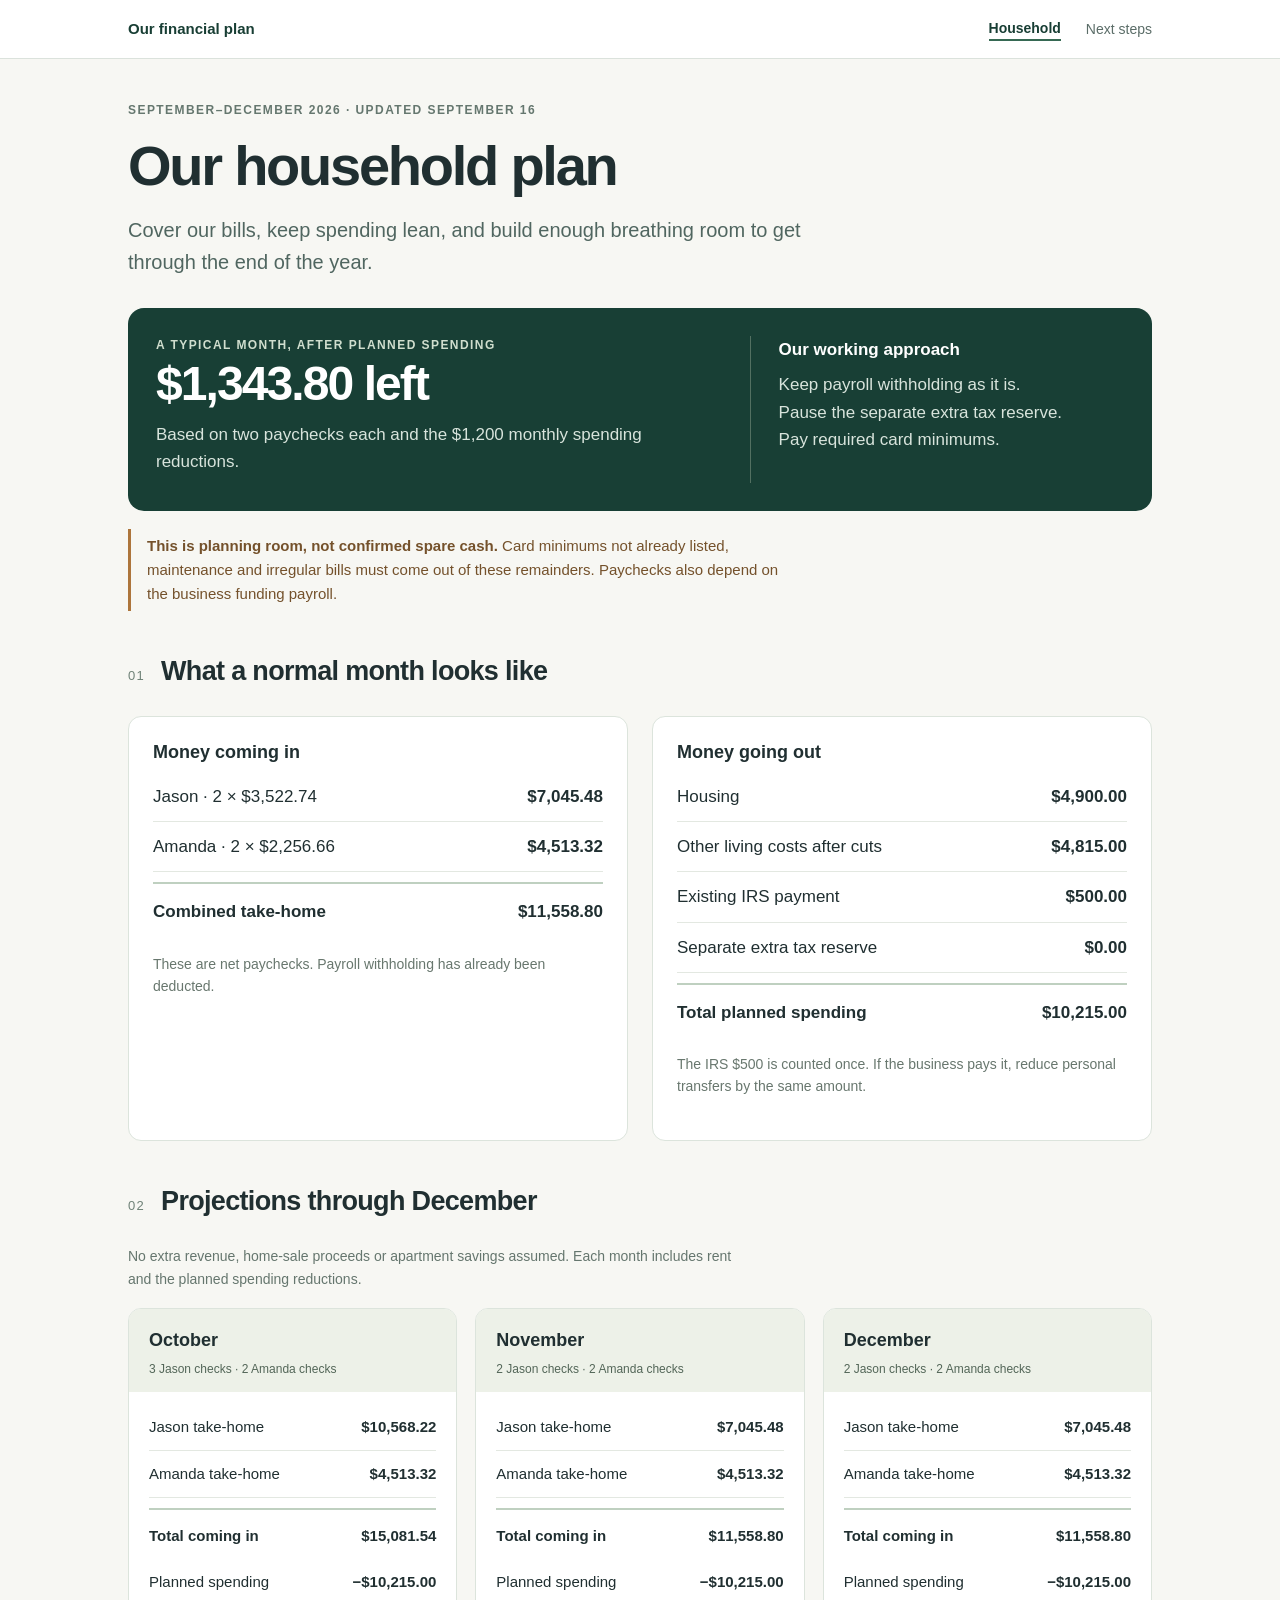
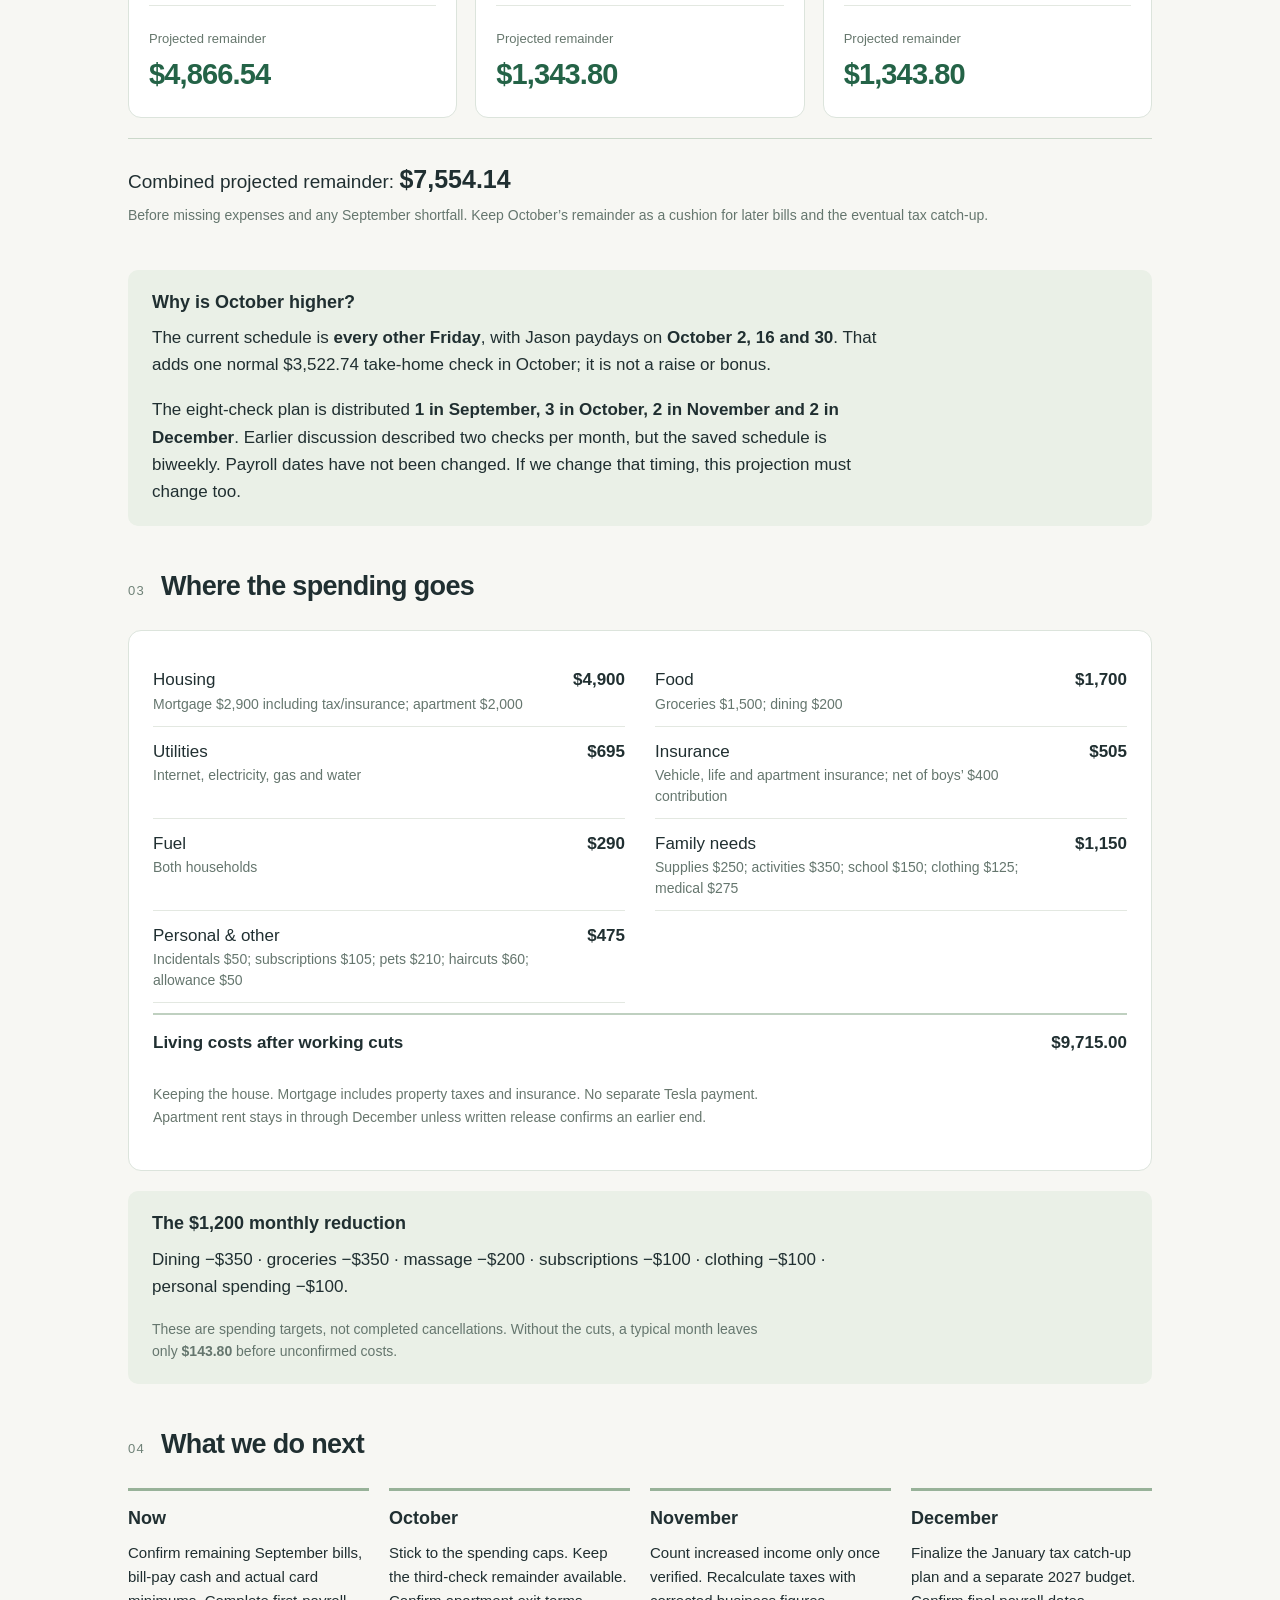
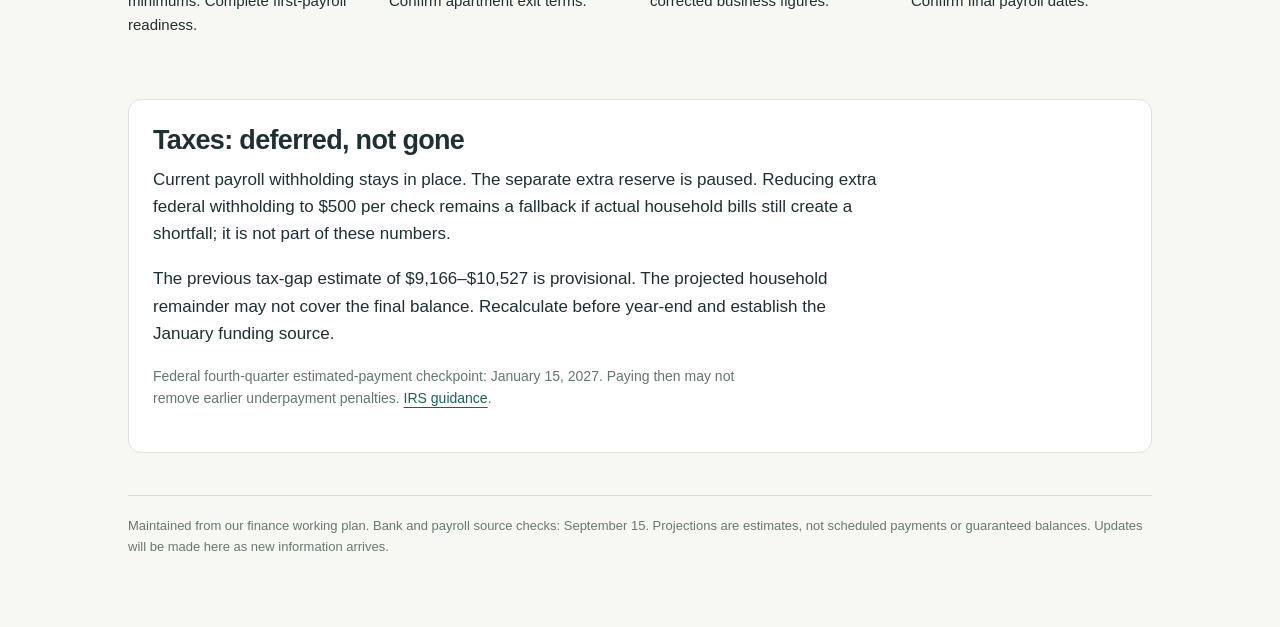
==== commit b451ae4f: "Simplify household board and explain October payroll projections" ====
--- a/index.html
+++ b/index.html
@@ -1 +1 @@
-<!doctype html><html lang="en"><head><meta charset="utf-8"><meta name="viewport" content="width=device-width,initial-scale=1"><meta name="robots" content="noindex,nofollow"><title>Our household plan · Finance plan</title><link rel="stylesheet" href="finance-board.css"></head><body><header><nav aria-label="Finance boards"><a href="index.html" aria-current="page">Household</a><a href="todo.html" >Next steps</a></nav></header><main><div class="eyebrow">Working plan · September 16, 2026</div><h1>Our household plan</h1><p>One shared bill-pay budget. Keep the house, cover the apartment through December, and preserve cash while the business starts payroll.</p><div class="note"><strong>Adopted plan:</strong> pause the separate extra tax reserve; keep current payroll withholding. The $500 extra-withholding option is a fallback, not an active setting. Tax liability is deferred, not eliminated.</div><div class="cards"><article class="card"><div class="eyebrow">Typical two-check month</div><div class="metric" id="hTypical"></div><small>Remainder after working cuts, before omitted costs</small></article><article class="card"><div class="eyebrow">October–December</div><div class="metric" id="hTotal"></div><small>Unallocated total, not a verified bank balance</small></article><article class="card"><div class="eyebrow">Housing each month</div><div class="metric">$4,900</div><small>$2,900 mortgage with tax/insurance + $2,000 rent</small></article></div><section><h2>Monthly plan</h2><p class="small">Assumes all eight proposed Jason checks are funded. October has three Jason checks; November and December have two. Amanda is modeled at two checks each month. No revenue growth, house sale or lease-exit savings.</p><div class="tablewrap"><table><thead><tr><th>Month</th><th>Checks Jason / Amanda</th><th class="money">Net income</th><th class="money">Commitments</th><th class="money">Remainder</th></tr></thead><tbody id="houseMonths"></tbody></table></div><p id="hCarry" class="small"></p><p><strong>Keep October’s remainder as a cushion.</strong> First cover missing minimum payments, remaining September obligations and irregular bills. At year-end, identify cash genuinely available for January taxes.</p></section><div class="split"><section><h2>Adjust a scenario</h2><div class="fields"><label>Jason net / check<input id="jnet" type="number" min="0" step="0.01" value="3522.74" ></label><label>Amanda net / check<input id="anet" type="number" min="0" step="0.01" value="2256.66" ></label><label>Living costs before cuts¹<input id="living" type="number" min="0" step="0.01" value="10915" ></label><label>Monthly spending reductions<input id="cuts" type="number" min="0" step="0.01" value="1200" ></label><label>Prior-year IRS obligation²<input id="irs" type="number" min="0" step="0.01" value="500" ></label><label>Separate monthly tax reserve<input id="reserve" type="number" min="0" step="0.01" value="0" ></label><label>Additional monthly costs not already included<input id="missing" type="number" min="0" step="0.01" value="0" ></label><label>October starting bill-pay cash (optional)<input id="opening" type="number" min="0" step="0.01" value="" placeholder="Unknown — excluded"></label></div><p class="small">¹ Net of the boys’ $400 contribution. Includes mortgage and rent; no separate Tesla payment. ² Count the IRS $500 once: if paid by the business, reduce the personal transfer accordingly.</p><label>Withholding scenario<select id="withholding"><option value="0">Current extra withholding — adopted</option><option value="787.73">Fallback: $500 extra federal / check</option></select></label><p id="fallbackNote" class="small"></p><div class="toolbar"><button id="reset">Reset to adopted plan</button><button id="export" class="secondary">Export scenario</button></div><div class="status" id="saveStatus" role="status"></div></section><section><h2>Temporary spending caps</h2><table><thead><tr><th>Category</th><th class="money">Monthly cap</th><th class="money">Cut</th></tr></thead><tbody><tr><td>Dining</td><td class="money">$200</td><td class="money">$350</td></tr><tr><td>Groceries</td><td class="money">$1,500</td><td class="money">$350</td></tr><tr><td>Massage</td><td class="money">$0</td><td class="money">$200</td></tr><tr><td>Personal subscriptions</td><td class="money">$105</td><td class="money">$100</td></tr><tr><td>Clothing</td><td class="money">$125</td><td class="money">$100</td></tr><tr><td>Jason incidental spending</td><td class="money">$50</td><td class="money">$100</td></tr></tbody></table><p class="small">Total working reduction $1,200/month. No subscriptions canceled. Required card minimums continue; actual amounts need verification. Changing the reduction field models a different total; it does not edit these agreed working caps.</p><h3>Still needed for a firm budget</h3><ul><li>Bill-pay balance and remaining September bills.</li><li>Actual debt minimums, autopay amounts and due dates.</li><li>Maintenance, holidays and other irregular expenses.</li><li>Written lease-exit date and fees before assuming rent ends.</li></ul></section></div><section><details><summary>What is included in the living-cost baseline?</summary><p class="small">Source expense list before the working $1,200 cuts. The household scenario uses the aggregate living-cost field above; this reference list does not change when you edit that field. Required card minimums and irregular expenses still need reconciliation.</p><table><thead><tr><th>Expense</th><th class="money">Monthly baseline</th></tr></thead><tbody><tr><td>Mortgage</td><td class="money">$2,900.00</td></tr><tr><td>Separate rent</td><td class="money">$2,000.00</td></tr><tr><td>Family home: internet</td><td class="money">$130.00</td></tr><tr><td>Family home: electricity</td><td class="money">$300.00</td></tr><tr><td>Family home: gas</td><td class="money">$85.00</td></tr><tr><td>Family home: water</td><td class="money">$60.00</td></tr><tr><td>Family groceries</td><td class="money">$1,400.00</td></tr><tr><td>Family dining</td><td class="money">$225.00</td></tr><tr><td>Boys car insurance</td><td class="money">$515.00</td></tr><tr><td>Amanda car insurance</td><td class="money">$125.00</td></tr><tr><td>Life insurance</td><td class="money">$90.00</td></tr><tr><td>Family fuel</td><td class="money">$200.00</td></tr><tr><td>Family supplies</td><td class="money">$175.00</td></tr><tr><td>Activities</td><td class="money">$350.00</td></tr><tr><td>School</td><td class="money">$150.00</td></tr><tr><td>Clothing</td><td class="money">$225.00</td></tr><tr><td>Family medical out of pocket</td><td class="money">$175.00</td></tr><tr><td>Separate place: electricity</td><td class="money">$100.00</td></tr><tr><td>Separate place: gas</td><td class="money">$20.00</td></tr><tr><td>Jason groceries</td><td class="money">$450.00</td></tr><tr><td>Jason dining</td><td class="money">$325.00</td></tr><tr><td>Jason car insurance</td><td class="money">$125.00</td></tr><tr><td>Separate place: renters insurance</td><td class="money">$50.00</td></tr><tr><td>Jason fuel</td><td class="money">$90.00</td></tr><tr><td>Jason supplies</td><td class="money">$75.00</td></tr><tr><td>Jason personal spending</td><td class="money">$150.00</td></tr><tr><td>Jason medical out of pocket</td><td class="money">$100.00</td></tr><tr><td>Jason subscriptions</td><td class="money">$40.00</td></tr><tr><td>Pet grooming</td><td class="money">$210.00</td></tr><tr><td>Streaming</td><td class="money">$100.00</td></tr><tr><td>Philo</td><td class="money">$45.00</td></tr><tr><td>Haircuts</td><td class="money">$60.00</td></tr><tr><td>Massage</td><td class="money">$200.00</td></tr><tr><td>Chat subscription</td><td class="money">$20.00</td></tr><tr><td>Joey allowance</td><td class="money">$50.00</td></tr><tr><td>Boys’ insurance contribution</td><td class="money">−$400.00</td></tr></tbody></table></details></section><section><h2>Year-end tax checkpoint</h2><p>The older tax model showed a provisional $9,166–$10,527 gap beyond planned withholding. Books are still being reconciled, so this is not a final tax bill. Recalculate in November and December; assemble the funded catch-up plan in early January.</p><p>Federal fourth-quarter estimated payment checkpoint: <strong>January 15, 2027</strong>. A January payment may not erase earlier underpayment penalties. <a href="https://www.irs.gov/payments/underpayment-of-estimated-tax-by-individuals-penalty">IRS guidance</a>.</p><p>Household take-home is already net of payroll withholding. Company payroll must be funded before these paychecks can be counted here.</p></section><footer>Planning record updated September 16. Bank and payroll last verified September 15. Scenarios are not scheduled payments. Edits below stay in this browser; use Export to share a scenario. Published and local copies do not sync automatically.</footer></main><script src="finance-board.js"></script></body></html>+<!doctype html><html lang="en"><head><meta charset="utf-8"><meta name="viewport" content="width=device-width,initial-scale=1"><meta name="robots" content="noindex,nofollow"><title>Our household plan</title><link rel="stylesheet" href="finance-board.css?v=20260916-readonly"></head><body><header><nav aria-label="Finance navigation"><span class="brand">Our financial plan</span><a href="index.html" aria-current="page">Household</a><a href="todo.html" >Next steps</a></nav></header><main><div class="eyebrow">September–December 2026 · Updated September 16</div><h1>Our household plan</h1><p class="lead">Cover our bills, keep spending lean, and build enough breathing room to get through the end of the year.</p><div class="summary"><div><div class="eyebrow">A typical month, after planned spending</div><div class="heroamount">$1,343.80 left</div><p>Based on two paychecks each and the $1,200 monthly spending reductions.</p></div><div class="side"><strong>Our working approach</strong><p>Keep payroll withholding as it is.<br>Pause the separate extra tax reserve.<br>Pay required card minimums.</p></div></div><p class="warning"><strong>This is planning room, not confirmed spare cash.</strong> Card minimums not already listed, maintenance and irregular bills must come out of these remainders. Paychecks also depend on the business funding payroll.</p><section class="section" aria-labelledby="monthly"><div class="sectionhead"><span class="step">01</span><h2 id="monthly">What a normal month looks like</h2></div><div class="twocol"><div class="panel"><h3>Money coming in</h3><div class="line "><span>Jason · 2 × $3,522.74</span><strong>$7,045.48</strong></div><div class="line "><span>Amanda · 2 × $2,256.66</span><strong>$4,513.32</strong></div><div class="line total"><span>Combined take-home</span><strong>$11,558.80</strong></div><p class="note">These are net paychecks. Payroll withholding has already been deducted.</p></div><div class="panel"><h3>Money going out</h3><div class="line "><span>Housing</span><strong>$4,900.00</strong></div><div class="line "><span>Other living costs after cuts</span><strong>$4,815.00</strong></div><div class="line "><span>Existing IRS payment</span><strong>$500.00</strong></div><div class="line "><span>Separate extra tax reserve</span><strong>$0.00</strong></div><div class="line total"><span>Total planned spending</span><strong>$10,215.00</strong></div><p class="note">The IRS $500 is counted once. If the business pays it, reduce personal transfers by the same amount.</p></div></div></section><section class="section" aria-labelledby="projections"><div class="sectionhead"><span class="step">02</span><h2 id="projections">Projections through December</h2></div><p class="small">No extra revenue, home-sale proceeds or apartment savings assumed. Each month includes rent and the planned spending reductions.</p><div class="months"><article class="month"><div class="monthheader"><h3>October</h3><div class="tag">3 Jason checks · 2 Amanda checks</div></div><div class="monthbody"><div class="line "><span>Jason take-home</span><strong>$10,568.22</strong></div><div class="line "><span>Amanda take-home</span><strong>$4,513.32</strong></div><div class="line total"><span>Total coming in</span><strong>$15,081.54</strong></div><div class="line "><span>Planned spending</span><strong>−$10,215.00</strong></div><div class="remaining"><span>Projected remainder</span><strong>$4,866.54</strong></div></div></article><article class="month"><div class="monthheader"><h3>November</h3><div class="tag">2 Jason checks · 2 Amanda checks</div></div><div class="monthbody"><div class="line "><span>Jason take-home</span><strong>$7,045.48</strong></div><div class="line "><span>Amanda take-home</span><strong>$4,513.32</strong></div><div class="line total"><span>Total coming in</span><strong>$11,558.80</strong></div><div class="line "><span>Planned spending</span><strong>−$10,215.00</strong></div><div class="remaining"><span>Projected remainder</span><strong>$1,343.80</strong></div></div></article><article class="month"><div class="monthheader"><h3>December</h3><div class="tag">2 Jason checks · 2 Amanda checks</div></div><div class="monthbody"><div class="line "><span>Jason take-home</span><strong>$7,045.48</strong></div><div class="line "><span>Amanda take-home</span><strong>$4,513.32</strong></div><div class="line total"><span>Total coming in</span><strong>$11,558.80</strong></div><div class="line "><span>Planned spending</span><strong>−$10,215.00</strong></div><div class="remaining"><span>Projected remainder</span><strong>$1,343.80</strong></div></div></article></div><div class="projectiontotal">Combined projected remainder: <strong>$7,554.14</strong><br><span class="small">Before missing expenses and any September shortfall. Keep October’s remainder as a cushion for later bills and the eventual tax catch-up.</span></div><div class="explain"><h3>Why is October higher?</h3><p>The current schedule is <strong>every other Friday</strong>, with Jason paydays on <strong>October 2, 16 and 30</strong>. That adds one normal $3,522.74 take-home check in October; it is not a raise or bonus.</p><p>The eight-check plan is distributed <strong>1 in September, 3 in October, 2 in November and 2 in December</strong>. Earlier discussion described two checks per month, but the saved schedule is biweekly. Payroll dates have not been changed. If we change that timing, this projection must change too.</p></div></section><section class="section" aria-labelledby="spending"><div class="sectionhead"><span class="step">03</span><h2 id="spending">Where the spending goes</h2></div><div class="panel"><div class="budgetgroup"><div class="line "><span>Housing<small>Mortgage $2,900 including tax/insurance; apartment $2,000</small></span><strong>$4,900</strong></div><div class="line "><span>Food<small>Groceries $1,500; dining $200</small></span><strong>$1,700</strong></div><div class="line "><span>Utilities<small>Internet, electricity, gas and water</small></span><strong>$695</strong></div><div class="line "><span>Insurance<small>Vehicle, life and apartment insurance; net of boys’ $400 contribution</small></span><strong>$505</strong></div><div class="line "><span>Fuel<small>Both households</small></span><strong>$290</strong></div><div class="line "><span>Family needs<small>Supplies $250; activities $350; school $150; clothing $125; medical $275</small></span><strong>$1,150</strong></div><div class="line "><span>Personal & other<small>Incidentals $50; subscriptions $105; pets $210; haircuts $60; allowance $50</small></span><strong>$475</strong></div></div><div class="line total"><span>Living costs after working cuts</span><strong>$9,715.00</strong></div><p class="note">Keeping the house. Mortgage includes property taxes and insurance. No separate Tesla payment. Apartment rent stays in through December unless written release confirms an earlier end.</p></div><div class="explain"><h3>The $1,200 monthly reduction</h3><p>Dining −$350 · groceries −$350 · massage −$200 · subscriptions −$100 · clothing −$100 · personal spending −$100.</p><p class="small">These are spending targets, not completed cancellations. Without the cuts, a typical month leaves only <strong>$143.80</strong> before unconfirmed costs.</p></div></section><section class="section" aria-labelledby="next"><div class="sectionhead"><span class="step">04</span><h2 id="next">What we do next</h2></div><div class="timeline"><article><h3>Now</h3><p>Confirm remaining September bills, bill-pay cash and actual card minimums. Complete first-payroll readiness.</p></article><article><h3>October</h3><p>Stick to the spending caps. Keep the third-check remainder available. Confirm apartment exit terms.</p></article><article><h3>November</h3><p>Count increased income only once verified. Recalculate taxes with corrected business figures.</p></article><article><h3>December</h3><p>Finalize the January tax catch-up plan and a separate 2027 budget. Confirm final payroll dates.</p></article></div></section><section class="section"><div class="panel"><h2>Taxes: deferred, not gone</h2><p>Current payroll withholding stays in place. The separate extra reserve is paused. Reducing extra federal withholding to $500 per check remains a fallback if actual household bills still create a shortfall; it is not part of these numbers.</p><p>The previous tax-gap estimate of $9,166–$10,527 is provisional. The projected household remainder may not cover the final balance. Recalculate before year-end and establish the January funding source.</p><p class="small">Federal fourth-quarter estimated-payment checkpoint: January 15, 2027. Paying then may not remove earlier underpayment penalties. <a href="https://www.irs.gov/payments/underpayment-of-estimated-tax-by-individuals-penalty">IRS guidance</a>.</p></div></section><footer>Maintained from our finance working plan. Bank and payroll source checks: September 15. Projections are estimates, not scheduled payments or guaranteed balances. Updates will be made here as new information arrives.</footer></main></body></html>
--- a/finance-board.css
+++ b/finance-board.css
@@ -1,2 +1 @@
-*{box-sizing:border-box}body{margin:0;background:#f4f5f1;color:#162a2a;font:16px/1.55 -apple-system,BlinkMacSystemFont,"Segoe UI",sans-serif}header{background:#123b38;color:#fff;padding:20px max(24px,calc((100% - 1160px)/2));}nav{display:flex;gap:10px;flex-wrap:wrap}nav a{color:#fff;padding:8px 14px;border:1px solid #63847f;border-radius:20px;text-decoration:none}nav a[aria-current]{background:#d3e9bb;color:#183c32;border-color:#d3e9bb}main{max-width:1208px;margin:auto;padding:38px 24px 60px}h1{font-size:clamp(32px,5vw,54px);line-height:1.1;letter-spacing:-.04em;margin:10px 0 16px}h2{font-size:23px;letter-spacing:-.02em}h3{font-size:18px}p{max-width:85ch}.eyebrow{font-size:12px;font-weight:700;letter-spacing:.12em;text-transform:uppercase;color:#54716b}.cards{display:grid;grid-template-columns:repeat(3,1fr);gap:16px;margin:24px 0}.card,section{background:#fff;border:1px solid #dbe3dc;border-radius:16px;padding:22px;margin-bottom:20px}.card{margin:0}.metric{font-size:32px;font-weight:750;letter-spacing:-.03em;margin:6px 0}.small,small{font-size:13px;color:#5d6e69}.warn{color:#93451b}.note{border-left:4px solid #c88c49;background:#fff5e4;padding:14px 18px;border-radius:5px}.good{color:#226b4b}.split{display:grid;grid-template-columns:1fr 1fr;gap:22px}.fields{display:grid;grid-template-columns:repeat(2,1fr);gap:14px}label{display:block;font-size:14px;font-weight:600}input,select,button{font:inherit;border:1px solid #b6c8be;border-radius:7px;padding:9px;background:#fff;color:#163b33}input,select{display:block;width:100%;margin-top:5px}button{cursor:pointer;background:#123b38;color:white}button.secondary{background:#fff;color:#123b38}table{border-collapse:collapse;width:100%;font-variant-numeric:tabular-nums}th,td{text-align:left;padding:12px 10px;border-bottom:1px solid #e3e8e2;vertical-align:top}th{font-size:12px;text-transform:uppercase;color:#60736b}td.money,th.money{text-align:right;white-space:nowrap}.tablewrap{overflow:auto}a{color:#18695e}li{margin:8px 0}.badge{display:inline-block;border-radius:12px;padding:3px 9px;background:#edf3e8;font-size:12px}.bar{height:10px;background:#e8eee6;border-radius:8px;overflow:hidden}.bar span{display:block;height:100%;background:#498375}footer{font-size:13px;color:#61756a;margin-top:28px}.status{min-height:24px;font-size:13px;color:#637368}details summary{cursor:pointer;font-weight:650}.toolbar{display:flex;gap:10px;flex-wrap:wrap;align-items:center}.chart{display:grid;gap:12px}.chartrow{display:grid;grid-template-columns:95px 1fr 100px;gap:10px;align-items:center;font-size:14px}@media(max-width:740px){.cards,.split{grid-template-columns:1fr}.fields{grid-template-columns:1fr 1fr}main{padding:24px 15px}.card,section{padding:18px}th,td{padding:10px 7px}header{padding:16px}.metric{font-size:29px}}@media print{header,.toolbar{display:none}body{background:#fff}section,.card{break-inside:avoid}input{border:none}main{padding:0}}/* Keep projection inputs readable when tables scroll on narrow screens. */
-.tablewrap table{min-width:650px}.tablewrap input{min-width:130px}
+*{box-sizing:border-box}html{scroll-behavior:smooth}body{margin:0;background:#f7f7f3;color:#202f31;font:17px/1.6 -apple-system,BlinkMacSystemFont,"Segoe UI",sans-serif}a{color:#176354;text-underline-offset:4px}header{border-bottom:1px solid #dbe2dc;background:#fff}nav{max-width:1080px;margin:auto;padding:17px 28px;display:flex;gap:25px;align-items:center;flex-wrap:wrap}nav a{font-size:14px;text-decoration:none;color:#5b6d68}nav a[aria-current]{font-weight:750;color:#183e34;border-bottom:2px solid #366953}nav .brand{font-weight:800;font-size:15px;margin-right:auto;color:#183e34}main{max-width:1080px;margin:auto;padding:42px 28px 70px}.eyebrow{font-size:12px;letter-spacing:.12em;text-transform:uppercase;font-weight:750;color:#65776f}h1{font-size:clamp(36px,6vw,56px);line-height:1.1;letter-spacing:-.04em;margin:14px 0 18px}h2{font-size:27px;line-height:1.2;letter-spacing:-.025em;margin:0 0 10px}h3{font-size:18px;line-height:1.3;margin:0 0 8px}p{margin:10px 0 18px;max-width:78ch}.lead{font-size:20px;color:#506660;max-width:64ch}.summary{display:grid;grid-template-columns:1.5fr 1fr;gap:32px;background:#183f35;color:#fff;border-radius:16px;padding:28px;margin:30px 0 16px}.summary p{color:#d8e4dc;margin:8px 0}.summary .eyebrow{color:#d0dece}.heroamount{font-size:48px;line-height:1.2;letter-spacing:-.04em;font-weight:800}.summary .side{border-left:1px solid #527061;padding-left:28px}.small,small{font-size:14px;color:#65766e}.warning{border-left:3px solid #ad753b;padding:5px 0 5px 16px;color:#74512b;font-size:15px;margin:18px 0 34px}.section{margin-top:44px}.sectionhead{display:flex;gap:16px;align-items:baseline;margin-bottom:18px}.step{font-size:13px;letter-spacing:.1em;color:#6f8277}.panel{background:white;border:1px solid #dce4dc;border-radius:13px;padding:24px}.twocol{display:grid;grid-template-columns:1fr 1fr;gap:24px}.line{display:flex;justify-content:space-between;align-items:baseline;gap:15px;padding:11px 0;border-bottom:1px solid #e3e8e1}.line strong{font-variant-numeric:tabular-nums;white-space:nowrap}.line.total{font-weight:750;border-top:2px solid #bfd0c0;border-bottom:0;margin-top:10px;padding-top:14px}.line.result{color:#286445;font-size:20px;border-bottom:0}.months{display:grid;grid-template-columns:repeat(3,1fr);gap:18px}.month{background:#fff;border:1px solid #dce4dc;border-radius:13px;overflow:hidden}.monthheader{padding:20px 20px 12px;background:#edf1e8}.monthheader .tag{font-size:12px;color:#536658}.monthbody{padding:12px 20px 20px}.month .line{font-size:15px}.remaining{margin-top:18px}.remaining strong{display:block;font-size:29px;letter-spacing:-.03em;color:#246347}.remaining span{font-size:13px;color:#66776d}.explain{background:#eaf0e7;border-radius:10px;padding:21px 24px;margin-top:20px}.explain p:last-child{margin-bottom:0}.projectiontotal{margin-top:20px;padding:20px 0;border-top:1px solid #cbd8ca;font-size:19px}.projectiontotal strong{font-size:25px}.list{margin:0;padding-left:22px}.list li{padding:5px 0}.budgetgroup{display:grid;grid-template-columns:1fr 1fr;column-gap:30px}.budgetgroup .line span small{display:block;font-weight:400;line-height:1.5}.timeline{display:grid;grid-template-columns:repeat(4,1fr);gap:20px}.timeline article{border-top:3px solid #98b299;padding-top:16px}.timeline p{font-size:15px}.note{font-size:14px;color:#68776e;margin-top:16px}table{width:100%;border-collapse:collapse;font-size:15px;font-variant-numeric:tabular-nums}th,td{padding:12px 8px;text-align:left;border-bottom:1px solid #e0e7df}th{font-size:12px;letter-spacing:.04em;text-transform:uppercase;color:#617367}.num{text-align:right;white-space:nowrap}.tablewrap{overflow:auto}.tablewrap table{min-width:540px}footer{border-top:1px solid #d4dfd2;margin-top:42px;padding-top:20px;font-size:13px;color:#687970}.barrow{display:grid;grid-template-columns:100px 1fr 100px;gap:14px;align-items:center;margin:14px 0;font-size:14px}.bar{height:10px;background:#e8eee4;border-radius:8px;overflow:hidden}.bar i{display:block;background:#608a68;height:100%}.alert{color:#8f4e2b}.nowrap{white-space:nowrap}@media(max-width:700px){main{padding:26px 18px 45px}nav{padding:15px 18px;gap:20px}.summary,.twocol,.months,.budgetgroup{grid-template-columns:1fr}.summary{padding:23px;gap:18px}.summary .side{border-left:0;border-top:1px solid #527061;padding:15px 0 0}.heroamount{font-size:40px}.section{margin-top:34px}.panel{padding:20px}.timeline{grid-template-columns:1fr 1fr}.month .line{font-size:16px}.barrow{grid-template-columns:82px 1fr 86px;gap:9px}.sectionhead{gap:10px}h2{font-size:25px}.lead{font-size:18px}}@media print{body{background:white}nav{display:none}main{padding:0}.panel,.month,.summary{break-inside:avoid}.summary{background:#f1f4ec;color:#202f31}.summary p,.summary .eyebrow{color:#405c4e}}
